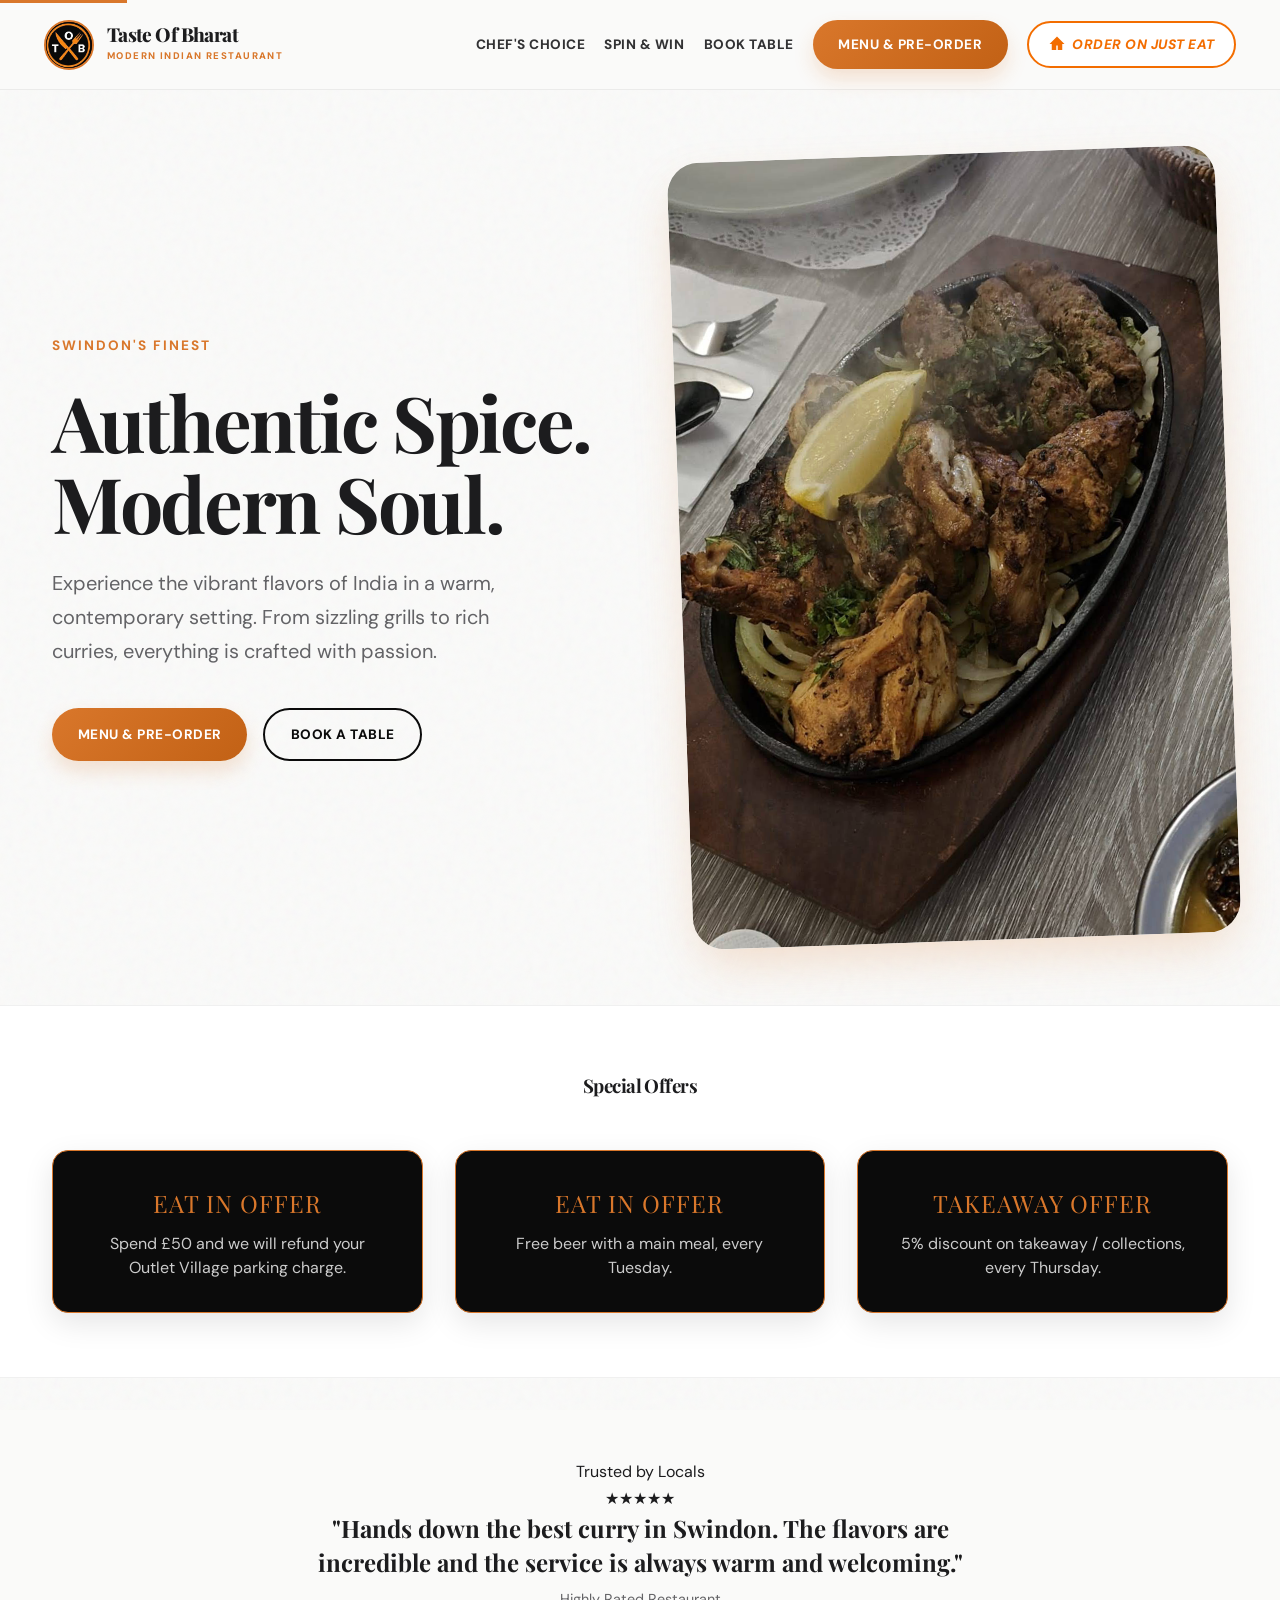
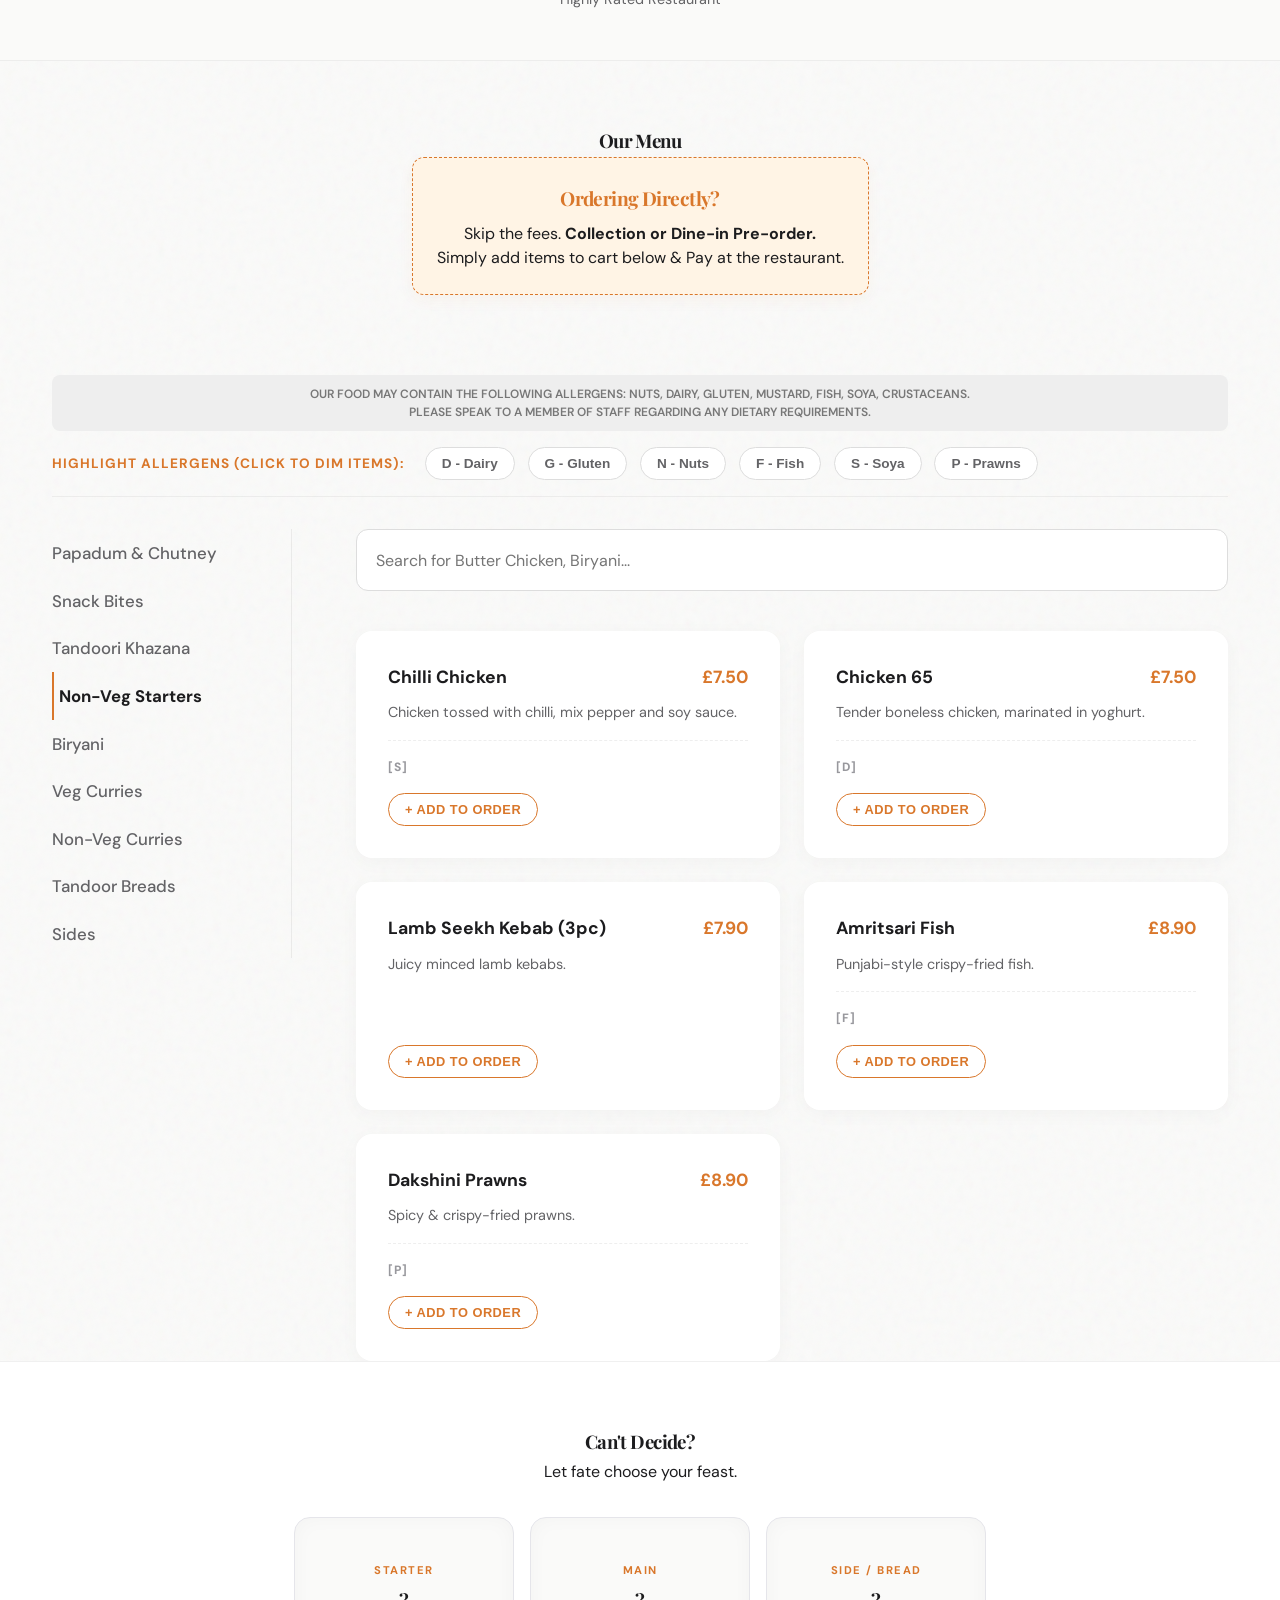
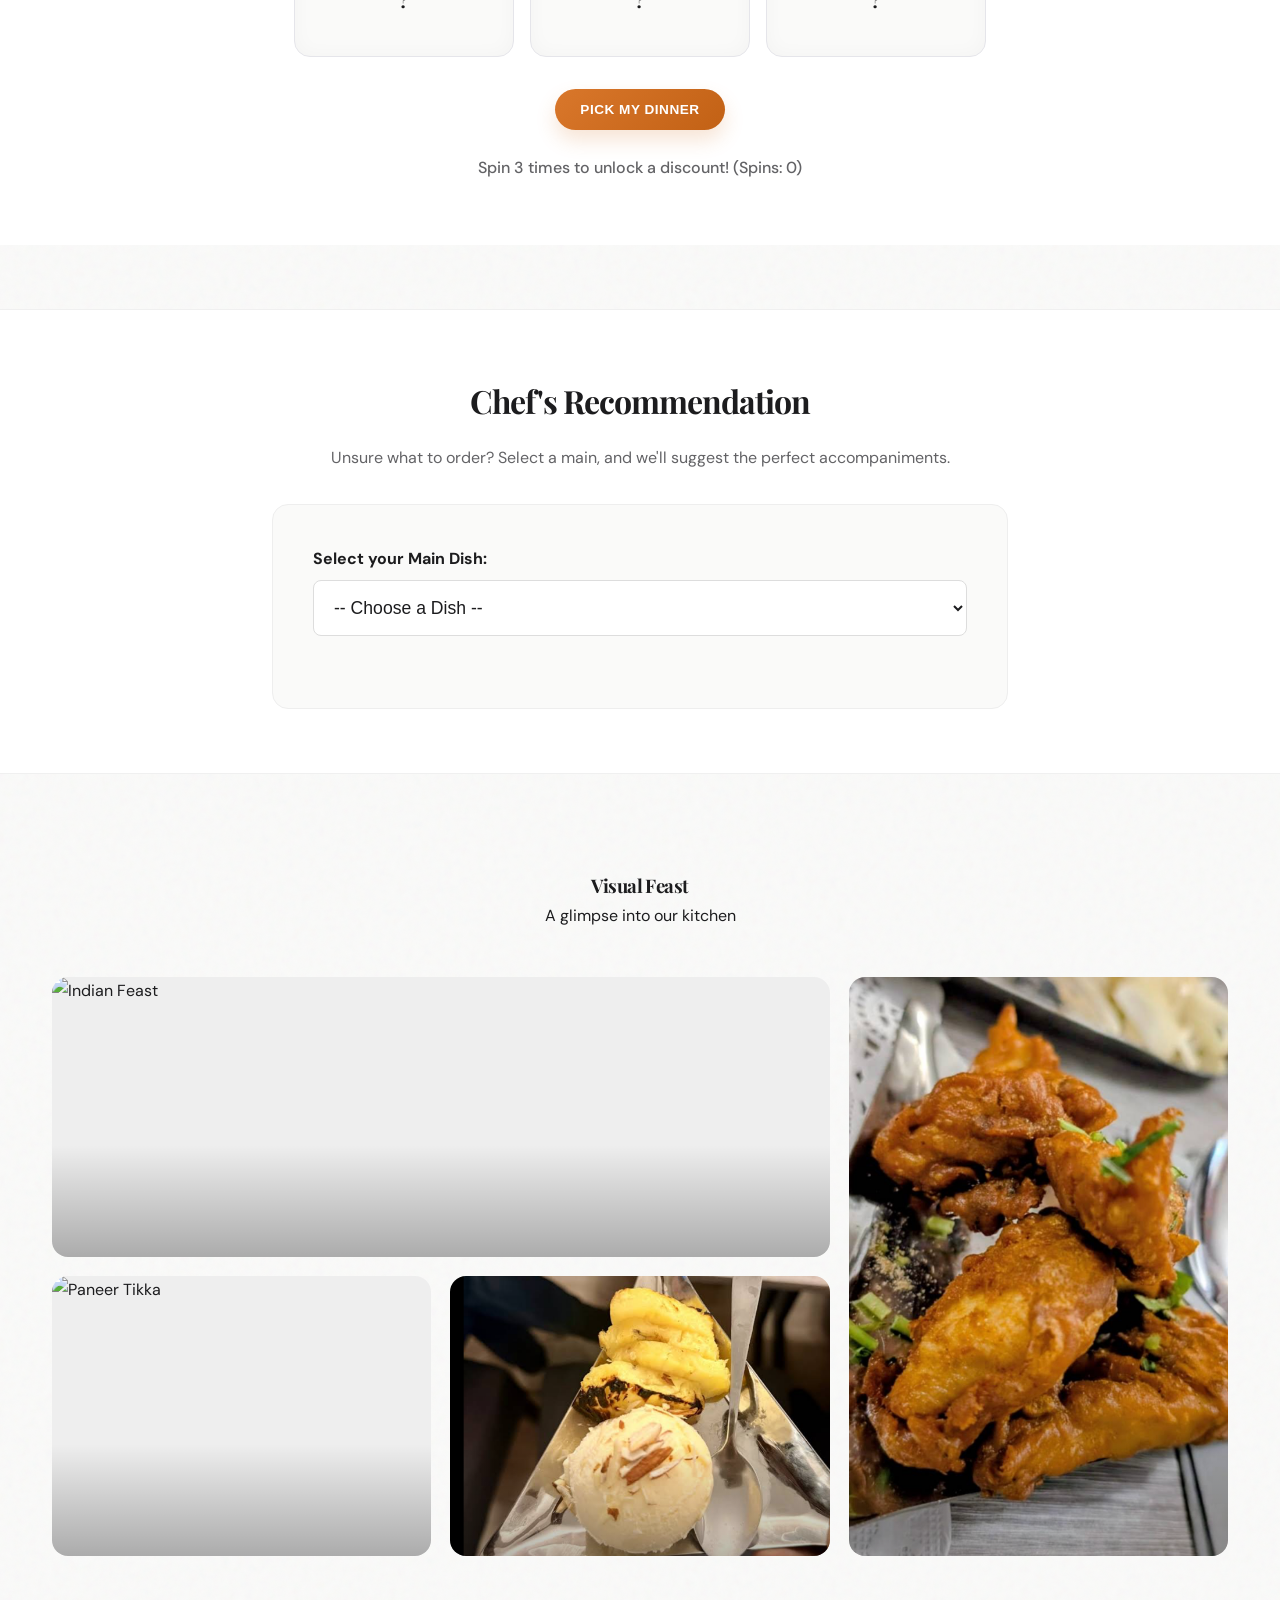
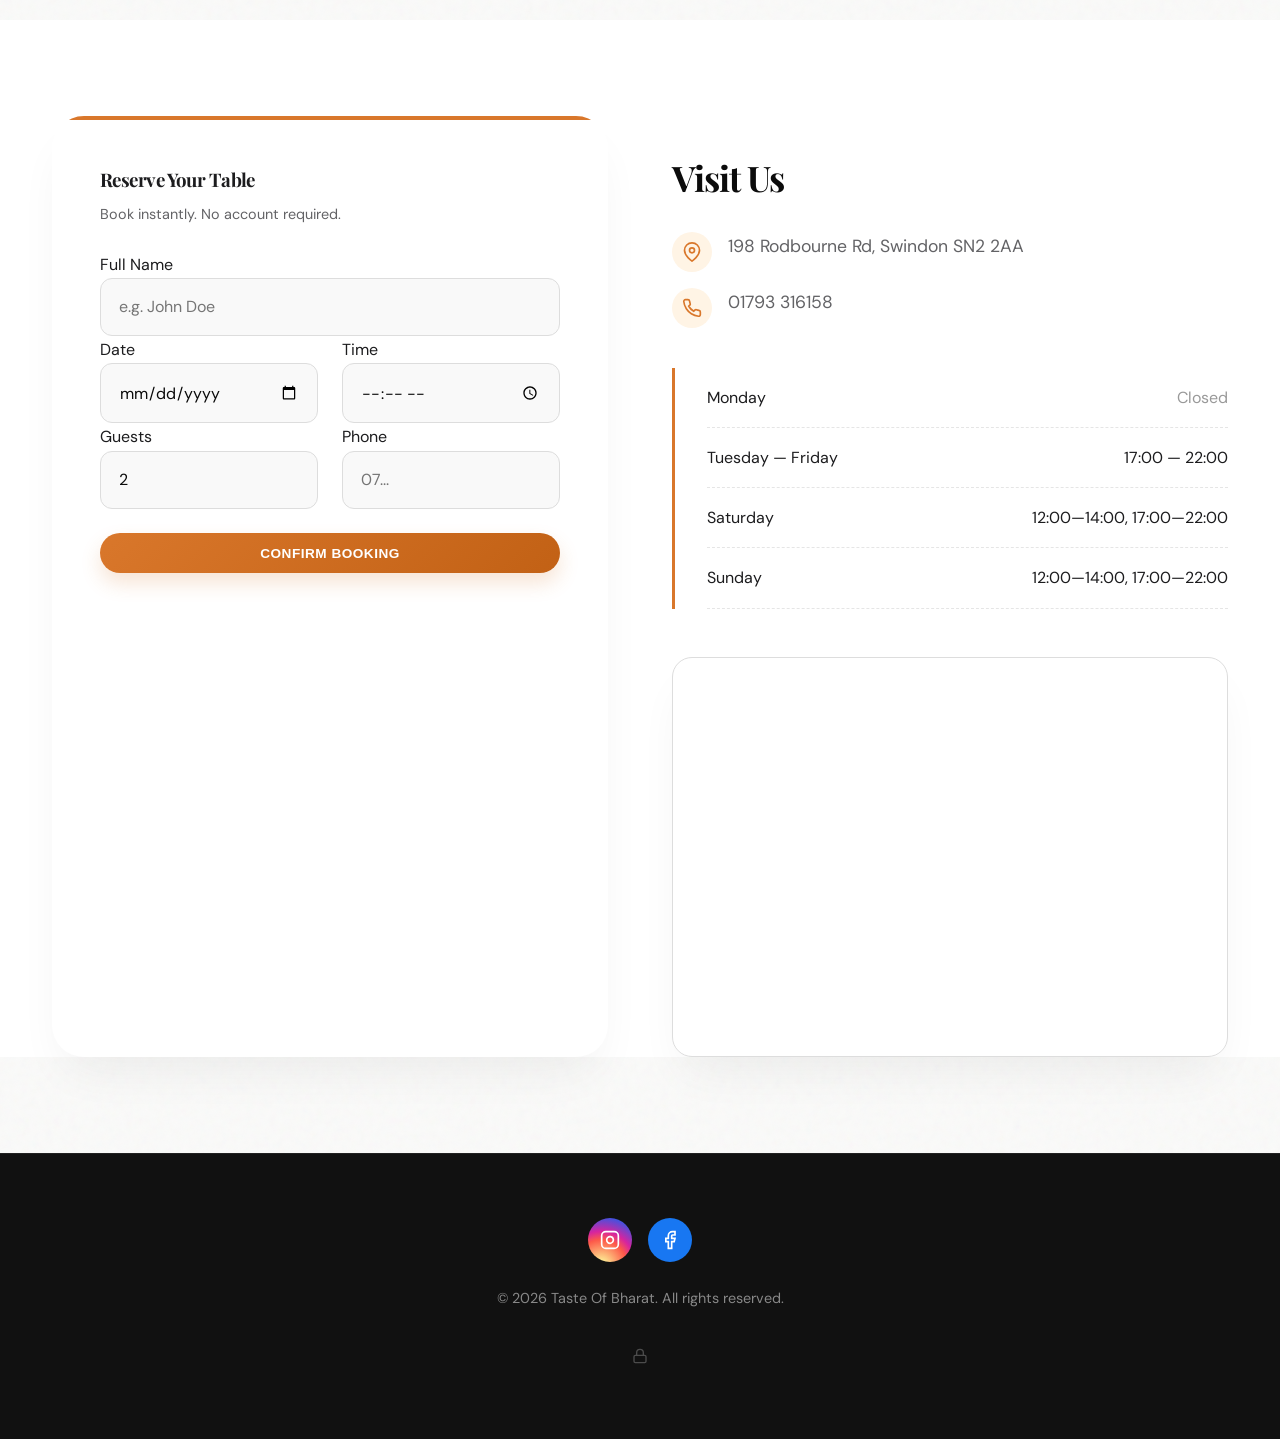
==== index.html @ be6777e5 "Update restaurant menu and operating hours" ====
<!doctype html>
<html lang="en">
<head>
  <meta charset="utf-8" />
  <meta name="viewport" content="width=device-width, initial-scale=1" />
  
  <title>Taste of Bharat | Modern Indian Restaurant in Swindon</title>
  <meta name="title" content="Taste of Bharat | Modern Indian Restaurant in Swindon">
  <meta name="description" content="Experience authentic and modern Indian cuisine at Taste of Bharat, Swindon. Dine-in, takeaway, and delivery available." />
  <meta name="theme-color" content="#FAFAF9" />
  <link rel="canonical" href="https://tasteofbharatswindon.co.uk">

  <meta property="og:type" content="website">
  <meta property="og:url" content="https://tasteofbharatswindon.co.uk/">
  <meta property="og:title" content="Taste of Bharat | Modern Indian Restaurant">
  <meta property="og:description" content="Dine-in, takeaway, and delivery. Book a table or pre-order online.">
  <meta property="og:image" content="https://tasteofbharatswindon.co.uk/hero.jpg">
  <meta property="og:image:alt" content="Sizzling Indian Mixed Grill Platter at Taste of Bharat">

  <script type="application/ld+json">
  {
    "@context": "https://schema.org",
    "@type": "Restaurant",
    "name": "Taste of Bharat",
    "image": "https://tasteofbharatswindon.co.uk/logo.jpg",
    "url": "https://tasteofbharatswindon.co.uk",
    "telephone": "01793316158",
    "address": {
      "@type": "PostalAddress",
      "streetAddress": "198 Rodbourne Rd",
      "addressLocality": "Swindon",
      "postalCode": "SN2 2AA",
      "addressCountry": "GB"
    },
    "geo": {
      "@type": "GeoCoordinates",
      "latitude": 51.562,
      "longitude": -1.795
    },
    "servesCuisine": "Indian",
    "priceRange": "££",
    "openingHoursSpecification": [
      {"@type":"OpeningHoursSpecification","dayOfWeek":["Tuesday","Wednesday","Thursday","Friday"],"opens":"17:00","closes":"22:00"},
      {"@type":"OpeningHoursSpecification","dayOfWeek":["Saturday","Sunday"],"opens":"12:00","closes":"14:00"},
      {"@type":"OpeningHoursSpecification","dayOfWeek":["Saturday","Sunday"],"opens":"17:00","closes":"22:00"}
    ],
    "sameAs": [
      "https://www.instagram.com/tasteofbharat_swindon",
      "https://www.facebook.com/share/1AG4QmmaMx"
    ]
  }
  </script>

  <script async src="https://www.googletagmanager.com/gtag/js?id=G-49JT0PQTMH"></script>
  <script>
    window.dataLayer = window.dataLayer || [];
    function gtag(){dataLayer.push(arguments);}
    gtag('js', new Date());
    gtag('config', 'G-49JT0PQTMH');
  </script>

  <link rel="preconnect" href="https://fonts.googleapis.com">
  <link rel="preconnect" href="https://fonts.gstatic.com" crossorigin>
  <link href="https://fonts.googleapis.com/css2?family=DM+Sans:opsz,wght@9..40,400;500;700;800&family=Playfair+Display:ital,wght@0,500;0,600;0,700;1,500&display=swap" rel="stylesheet">

  <style>
    :root {
      /* Palette */
      --bg-body: #FAFAF9; 
      --bg-card: #FFFFFF;
      --text-main: #1C1C1E;
      --text-muted: #636366;
      --text-light: #98989D;
      --color-primary: #0B0B0B; 
      --color-accent: #D9772B; 
      --color-accent-hover: #C0601A;
      --border-light: rgba(0,0,0,0.06);
      --shadow-soft: 0 24px 48px -12px rgba(0,0,0,0.06);
      --shadow-glow: 0 20px 50px -10px rgba(217, 119, 43, 0.25);
      --container-width: 1240px;
      --header-height: 90px;
      --radius-md: 16px;
      --radius-lg: 32px;
      --je-orange: #F36D00; 
    }

    * { box-sizing: border-box; margin: 0; padding: 0; }
    html { scroll-behavior: smooth; font-size: 16px; -webkit-font-smoothing: antialiased; }
    body {
      font-family: 'DM Sans', sans-serif;
      background-color: var(--bg-body);
      color: var(--text-main);
      line-height: 1.7;
      overflow-x: hidden;
      background-image: url("data:image/svg+xml,%3Csvg viewBox='0 0 200 200' xmlns='http://www.w3.org/2000/svg'%3E%3Cfilter id='noiseFilter'%3E%3CfeTurbulence type='fractalNoise' baseFrequency='0.8' numOctaves='3' stitchTiles='stitch'/%3E%3C/filter%3E%3Crect width='100%25' height='100%25' filter='url(%23noiseFilter)' opacity='0.04'/%3E%3C/svg%3E");
    }

    /* Accessibility Skip Link */
    .skip-link { position: absolute; top: -40px; left: 0; background: var(--color-accent); color: white; padding: 8px; z-index: 2000; transition: top 0.3s; }
    .skip-link:focus { top: 0; }
    :focus-visible { outline: 3px solid var(--color-accent); outline-offset: 3px; }

    h1, h2, h3, h4 { font-family: 'Playfair Display', serif; font-weight: 700; color: var(--text-main); letter-spacing: -0.03em; }
    a { text-decoration: none; color: inherit; transition: all 0.3s cubic-bezier(0.25, 0.46, 0.45, 0.94); }
    img { max-width: 100%; display: block; height: auto; }
    ul { list-style: none; }

    .container { max-width: var(--container-width); margin: 0 auto; padding: 0 2rem; }
    
    /* Buttons */
    .btn {
      display: inline-flex; align-items: center; justify-content: center;
      padding: 0.8rem 1.6rem; font-weight: 700; letter-spacing: 0.5px;
      border-radius: 100px; transition: all 0.3s cubic-bezier(0.175, 0.885, 0.32, 1.275);
      cursor: pointer; font-size: 0.85rem; position: relative; overflow: hidden; text-transform: uppercase; border: none;
    }
    .btn:active { transform: scale(0.96); }
    .btn-primary { background: linear-gradient(135deg, var(--color-accent), #c26115); color: white; box-shadow: 0 10px 20px rgba(217, 119, 43, 0.2); }
    .btn-primary:hover { transform: translateY(-3px); box-shadow: 0 15px 30px rgba(217, 119, 43, 0.35); }
    .btn-outline { border: 2px solid var(--color-primary); background: transparent; color: var(--color-primary); font-weight: 800; }
    .btn-outline:hover { border-color: var(--color-accent); color: var(--color-accent); background: #FFFBF7; transform: translateY(-2px); }

    .btn-justeat {
      background-color: white; color: var(--je-orange); border: 2px solid var(--je-orange);
      font-weight: 800; font-style: italic; padding: 0.6rem 1.2rem; gap: 6px;
    }
    .btn-justeat:hover { background-color: var(--je-orange); color: white; transform: translateY(-2px); }
    .btn-justeat svg { width: 18px; height: 18px; fill: currentColor; }
    .btn-justeat:hover svg { fill: white; }

    /* Animations */
    .reveal { opacity: 0; transform: translateY(40px); transition: all 1s cubic-bezier(0.16, 1, 0.3, 1); }
    .reveal.active { opacity: 1; transform: translateY(0); }
    
    @keyframes float { 0% { transform: translateY(0px) rotate(-1deg); } 50% { transform: translateY(-12px) rotate(1deg); } 100% { transform: translateY(0px) rotate(-1deg); } }
    .hero-float { animation: float 8s ease-in-out infinite; }
    
    @keyframes slideInUp { from { opacity: 0; transform: translateY(20px); } to { opacity: 1; transform: translateY(0); } }
    .menu-item-anim { opacity: 0; animation: slideInUp 0.6s cubic-bezier(0.16, 1, 0.3, 1) forwards; }

    /* Navigation */
    header { position: fixed; top: 0; left: 0; right: 0; height: var(--header-height); z-index: 1000; background: rgba(250, 250, 249, 0.95); backdrop-filter: blur(20px); border-bottom: 1px solid var(--border-light); display: flex; align-items: center; }
    .nav-container { width: 100%; max-width: var(--container-width); margin: 0 auto; padding: 0 1.5rem; display: flex; justify-content: space-between; align-items: center; }
    .brand { display: flex; align-items: center; gap: 0.8rem; }
    .logo-wrapper { width: 50px; height: 50px; min-width: 50px; aspect-ratio: 1/1; border-radius: 50%; border: 2px solid var(--color-accent); overflow: hidden; display: grid; place-items: center; background: #000; padding: 0; margin: 0; }
    .logo-wrapper img { width: 100%; height: 100%; object-fit: cover; display: block; transform: translateY(-5px); }
    .brand-text h1 { font-size: 1.2rem; line-height: 1; margin: 0 0 0.2rem 0; color: var(--text-main); font-weight: 800; white-space: nowrap; }
    .brand-text span { font-size: 0.6rem; text-transform: uppercase; letter-spacing: 0.15em; color: var(--color-accent); font-weight: 800; display: block; }
    
    .nav-links { display: flex; gap: 1.2rem; align-items: center; }
    .nav-links a.nav-link { font-weight: 800; font-size: 0.85rem; color: var(--text-main); position: relative; opacity: 0.9; text-transform: uppercase; letter-spacing: 0.5px; white-space: nowrap; }
    .nav-links a.nav-link:hover { opacity: 1; color: var(--color-accent); }

    .hamburger { display: none; background: none; border: none; cursor: pointer; flex-direction: column; gap: 6px; z-index: 1002; padding: 10px; }
    .hamburger span { width: 24px; height: 2px; background: var(--text-main); transition: all 0.3s; }
    
    .mobile-menu { position: fixed; top: 0; left: 0; width: 100%; height: 100vh; background: var(--bg-body); z-index: 1001; display: flex; flex-direction: column; align-items: center; justify-content: center; gap: 2rem; transform: translateY(-100%); transition: transform 0.6s cubic-bezier(0.83, 0, 0.17, 1); }
    .mobile-menu.active { transform: translateY(0); }
    .mobile-menu a { font-size: 1.4rem; font-family: 'Playfair Display', serif; font-weight: 700; color: var(--text-main); }
    .close-menu-icon { position: absolute; top: 2rem; right: 2rem; background: none; border: none; cursor: pointer; color: var(--text-main); padding: 10px; transition: transform 0.3s; }
    .close-menu-icon:hover { transform: rotate(90deg); color: var(--color-accent); }
    .close-menu-icon svg { width: 32px; height: 32px; }

    /* Sections */
    .hero { padding-top: calc(var(--header-height) + 4rem); padding-bottom: 4rem; position: relative; overflow: hidden; }
    .hero-grid { display: grid; grid-template-columns: 1fr 1fr; gap: 5rem; align-items: center; }
    .hero-content h2 { font-size: clamp(3rem, 6vw, 4.8rem); line-height: 1.05; margin-bottom: 1.5rem; color: var(--text-main); }
    .hero-content p { font-size: 1.25rem; color: var(--text-muted); margin-bottom: 2.5rem; max-width: 480px; font-weight: 400; }
    
    /* Hero Image */
    .hero-image-frame { display: flex; justify-content: center; }
    .hero-image { border-radius: var(--radius-lg); box-shadow: var(--shadow-glow); overflow: hidden; transform: rotate(-2deg); transition: all 0.5s ease; }

    .offers-section { padding: 4rem 0; background: white; margin-bottom: 2rem; border-top: 1px solid var(--border-light); border-bottom: 1px solid var(--border-light); }
    .offers-grid { display: grid; grid-template-columns: repeat(auto-fit, minmax(300px, 1fr)); gap: 2rem; }
    .offer-card { background: #0B0B0B; color: #E5E5EA; padding: 2rem; border-radius: var(--radius-md); border: 1px solid var(--color-accent); text-align: center; display: flex; flex-direction: column; justify-content: center; transition: transform 0.3s ease; box-shadow: 0 10px 30px rgba(0,0,0,0.1); }
    .offer-card:hover { transform: translateY(-5px); }
    .offer-title { color: var(--color-accent); font-family: 'Playfair Display', serif; font-size: 1.5rem; margin-bottom: 0.5rem; letter-spacing: 1px; }
    .offer-desc { font-size: 1rem; line-height: 1.5; color: #ccc; }
    .social-proof { padding: 3rem 0; text-align: center; background: #FAFAF9; border-bottom: 1px solid rgba(0,0,0,0.05); }
    .sp-quote { font-family: 'Playfair Display', serif; font-size: 1.5rem; font-weight: 700; color: var(--text-main); max-width: 700px; margin: 0 auto 0.5rem; line-height: 1.4; }

    /* Menu & Filters */
    .section-title { text-align: center; margin: 4rem 0 3rem; }
    .direct-order-box { background: #FFF4E5; border: 1px dashed var(--color-accent); border-radius: 12px; padding: 1.5rem; display: inline-block; margin-bottom: 2rem; box-shadow: 0 5px 15px rgba(217, 119, 43, 0.05); }
    .direct-order-box h4 { margin-bottom: 0.5rem; color: var(--color-accent); font-size: 1.2rem; }
    .direct-order-box p { margin: 0; font-size: 1rem; color: var(--text-main); line-height: 1.5; }

    .allergen-notice { font-size: 0.75rem; text-transform: uppercase; color: #777; margin-bottom: 1rem; line-height: 1.5; font-weight: 600; text-align: center; background: #eee; padding: 10px; border-radius: 8px; }
    .dietary-filters { display: flex; gap: 0.8rem; flex-wrap: wrap; margin-bottom: 2rem; align-items: center; padding-bottom: 1rem; border-bottom: 1px solid rgba(0,0,0,0.05); }
    .filter-label { font-size: 0.85rem; font-weight: 700; text-transform: uppercase; letter-spacing: 1px; color: var(--color-accent); margin-right: 0.5rem; }
    .diet-btn { padding: 0.5rem 1rem; border-radius: 50px; border: 1px solid #ddd; background: white; font-size: 0.85rem; cursor: pointer; transition: all 0.2s; color: var(--text-muted); font-weight: 700; }
    .diet-btn:hover { border-color: var(--text-main); color: var(--text-main); }
    .diet-btn.active { background: var(--text-main); color: white; border-color: var(--text-main); }
    
    .menu-container { display: grid; grid-template-columns: 240px 1fr; gap: 4rem; align-items: start; }
    .menu-sidebar { position: sticky; top: calc(var(--header-height) + 2rem); max-height: 80vh; overflow-y: auto; border-right: 1px solid var(--border-light); }
    .category-btn { display: block; width: 100%; text-align: left; padding: 0.8rem 0; margin-bottom: 0; border: none; background: transparent; font-family: 'DM Sans', sans-serif; font-size: 1.05rem; font-weight: 500; color: var(--text-muted); cursor: pointer; transition: all 0.3s; position: relative; }
    .category-btn:hover { color: var(--color-accent); padding-left: 5px; }
    .category-btn.active { color: var(--text-main); font-weight: 700; padding-left: 5px; border-left: 2px solid var(--color-accent); }
    .menu-grid { display: grid; grid-template-columns: repeat(auto-fill, minmax(300px, 1fr)); gap: 1.5rem; }
    
    .dish-card { background: var(--bg-card); padding: 2rem; border-radius: var(--radius-md); box-shadow: 0 4px 20px rgba(0,0,0,0.03); transition: all 0.4s; display: flex; flex-direction: column; justify-content: space-between; }
    .dish-card:hover { transform: translateY(-6px); box-shadow: var(--shadow-soft); }
    .dish-card.dimmed { opacity: 0.4; filter: grayscale(100%); }
    .dish-header { display: flex; justify-content: space-between; align-items: flex-start; margin-bottom: 0.6rem; gap: 10px; }
    .dish-title { font-weight: 700; color: var(--text-main); font-size: 1.1rem; }
    .dish-price { font-weight: 700; color: var(--color-accent); font-size: 1.1rem; white-space: nowrap; }
    .dish-desc { font-size: 0.9rem; color: var(--text-muted); line-height: 1.5; margin-bottom: 1rem; }
    .dish-tags { margin-top: auto; padding-top: 1rem; border-top: 1px dashed #eee; font-size: 0.75rem; font-weight: 800; color: var(--text-light); text-transform: uppercase; letter-spacing: 1px; }
    .add-to-order-btn { margin-top: 1rem; align-self: flex-start; padding: 0.5rem 1rem; font-size: 0.8rem; border-radius: 50px; border: 1px solid var(--color-accent); color: var(--color-accent); background: transparent; cursor: pointer; transition: all 0.2s; font-weight: 700; text-transform: uppercase; letter-spacing: 0.5px; }
    .add-to-order-btn:hover { background: var(--color-accent); color: white; }

    /* Spin & Pairing */
    .diner-spin-section { text-align: center; padding: 4rem 0; background: #fff; border-top: 1px solid var(--border-light); margin-bottom: 2rem; }
    .spin-container { display: flex; gap: 1rem; justify-content: center; margin: 2rem 0; flex-wrap: wrap; }
    .spin-slot { width: 220px; height: 140px; background: var(--bg-body); border: 1px solid #E5E5EA; border-radius: var(--radius-md); display: flex; flex-direction: column; align-items: center; justify-content: center; padding: 1rem; box-shadow: inset 0 0 20px rgba(0,0,0,0.03); }
    .spin-label { font-size: 0.7rem; text-transform: uppercase; color: var(--color-accent); font-weight: 700; letter-spacing: 1.5px; margin-bottom: 0.5rem; }
    .spin-item { font-family: 'Playfair Display', serif; font-size: 1.2rem; font-weight: 700; color: var(--text-main); line-height: 1.3; }
    .spin-msg { margin-top: 1.5rem; font-size: 1rem; color: var(--text-muted); font-weight: 500; transition: color 0.3s; }
    .spin-msg.unlocked { color: #25D366; font-weight: 700; animation: pulse 1s infinite; }
    @keyframes pulse { 0% { transform: scale(1); } 50% { transform: scale(1.05); } 100% { transform: scale(1); } }

    .pairing-section { background: white; padding: 4rem 0; margin-top: 4rem; border-top: 1px solid var(--border-light); border-bottom: 1px solid var(--border-light); }
    .pairing-container { max-width: 800px; margin: 0 auto; text-align: center; }
    .pairing-box { background: #FAFAF9; border: 1px solid #eee; border-radius: var(--radius-md); padding: 2.5rem; margin-top: 2rem; text-align: left; }
    .pairing-select { width: 100%; padding: 1rem; border-radius: 8px; border: 1px solid #ddd; font-size: 1.1rem; margin-bottom: 2rem; background: white; color: var(--text-main); }
    .pairing-result { display: none; animation: fadeIn 0.5s ease; }
    .pairing-result.active { display: block; }
    .suggestion-grid { display: grid; grid-template-columns: 1fr 1fr; gap: 2rem; margin-top: 1.5rem; }
    .suggestion-card { background: white; padding: 1.5rem; border-radius: 12px; box-shadow: 0 5px 15px rgba(0,0,0,0.05); border-left: 3px solid var(--color-accent); }
    .suggestion-label { font-size: 0.8rem; text-transform: uppercase; color: #999; font-weight: 700; letter-spacing: 1px; display: block; margin-bottom: 0.5rem; }
    .suggestion-name { font-size: 1.1rem; font-weight: 700; color: var(--text-main); font-family: 'Playfair Display', serif; }

    /* Gallery */
    .gallery-grid { display: grid; grid-template-columns: repeat(12, 1fr); grid-auto-rows: 280px; gap: 1.2rem; padding-bottom: 4rem; }
    .gallery-item { position: relative; border-radius: var(--radius-md); overflow: hidden; background: #eee; }
    .gallery-item img { width: 100%; height: 100%; object-fit: cover; transition: transform 0.8s cubic-bezier(0.25, 0.46, 0.45, 0.94); }
    .gallery-item:hover img { transform: scale(1.05); }
    .gallery-item::after { content: ''; position: absolute; inset: 0; background: linear-gradient(to bottom, transparent 60%, rgba(0,0,0,0.4)); opacity: 0.7; pointer-events: none; }
    .g-large { grid-column: span 8; }
    .g-tall { grid-column: span 4; grid-row: span 2; }
    .g-std { grid-column: span 4; }

    /* Contact */
    .info-grid { display: grid; grid-template-columns: 1fr 1fr; gap: 4rem; margin-top: 2rem; }
    .form-wrapper { background: var(--bg-card); padding: 3rem; border-radius: var(--radius-lg); box-shadow: var(--shadow-soft); position: relative; overflow: hidden; }
    .form-wrapper::before { content: ''; position: absolute; top: 0; left: 0; width: 100%; height: 4px; background: var(--color-accent); }
    .form-control { width: 100%; padding: 1.1rem; border-radius: 12px; border: 1px solid #ddd; background: #F9F9F9; color: var(--color-primary); font-family: inherit; font-size: 1rem; transition: all 0.3s; box-sizing: border-box; max-width: 100%; }
    .form-control:focus { outline: none; border-color: var(--color-accent); background: white; }
    .form-sub { display:block; margin: 0.4rem 0 1.5rem; color: var(--text-muted); font-size: 0.9rem; }
    .form-row-2 { display: grid; grid-template-columns: 1fr 1fr; gap: 1.5rem; }
    .success-message { text-align: center; padding: 2rem 0; color: var(--color-primary); display: none; animation: fadeIn 0.5s ease; }
    .success-icon { width: 60px; height: 60px; background: #25D366; color: white; border-radius: 50%; display: flex; align-items: center; justify-content: center; margin: 0 auto 1.5rem; font-size: 2rem; }
    .hours-wrapper h3 { color: var(--color-primary); margin-bottom: 1.5rem; font-size: 2.2rem; font-weight: 700; }
    .hours-list { background: transparent; padding: 0; border-left: 3px solid var(--color-accent); padding-left: 2rem; margin-top: 2rem; }
    .hour-row { display: flex; justify-content: space-between; padding: 1rem 0; border-bottom: 1px dashed rgba(0,0,0,0.1); }
    .map-container { margin-top: 3rem; border-radius: 20px; overflow: hidden; height: 400px; border: 1px solid #ddd; box-shadow: var(--shadow-soft); }
    .map-container iframe { width: 100% !important; height: 100% !important; }
    .contact-details { margin-bottom: 2.5rem; display: flex; flex-direction: column; gap: 1rem; }
    .contact-item { display: flex; align-items: flex-start; gap: 1rem; font-size: 1.1rem; color: var(--text-muted); }
    .contact-icon { min-width: 40px; height: 40px; background: #FFF4E5; border-radius: 50%; display: flex; align-items: center; justify-content: center; color: var(--color-accent); }
    .contact-icon svg { width: 20px; height: 20px; }

    /* Cart */
    .cart-float { position: fixed; bottom: 30px; right: 30px; background: var(--color-accent); color: white; padding: 1rem 1.5rem; border-radius: 50px; box-shadow: 0 10px 30px rgba(217, 119, 43, 0.4); z-index: 999; cursor: pointer; display: none; align-items: center; gap: 10px; font-weight: 700; transition: transform 0.3s; }
    .cart-float:hover { transform: scale(1.05); }
    .cart-modal { position: fixed; inset: 0; z-index: 2000; background: rgba(0,0,0,0.6); backdrop-filter: blur(5px); display: none; align-items: center; justify-content: center; opacity: 0; transition: opacity 0.3s ease; }
    .cart-modal.open { display: flex; opacity: 1; }
    .cart-content { background: white; width: 90%; max-width: 500px; max-height: 90vh; overflow-y: auto; border-radius: var(--radius-md); padding: 2rem; box-shadow: 0 20px 50px rgba(0,0,0,0.2); transform: translateY(20px); transition: transform 0.3s ease; }
    .cart-modal.open .cart-content { transform: translateY(0); }
    .cart-item { display: flex; justify-content: space-between; align-items: center; padding: 0.8rem 0; border-bottom: 1px dashed #eee; }
    .cart-item-remove { color: red; font-size: 0.8rem; cursor: pointer; background: none; border: none; padding: 5px; }
    #cartSuccess { display: none; text-align: center; padding: 2rem 0; }
    #cartSuccess h3 { color: var(--color-accent); margin-bottom: 1rem; }
    .cart-total { font-size: 1.2rem; font-weight: 700; text-align: right; margin: 1rem 0; border-top: 2px solid #eee; padding-top: 1rem; color: var(--color-primary); }

    /* Footer */
    footer { background: #111; color: #888; padding: 4rem 0; text-align: center; font-size: 0.9rem; border-top: 1px solid #222; margin-top: 6rem; }
    .social-links { display: flex; justify-content: center; gap: 1rem; margin-bottom: 1.5rem; }
    .social-links a { width: 44px; height: 44px; border-radius: 50%; display: flex; justify-content: center; align-items: center; color: white; transition: all 0.3s; }
    .social-links .fb-btn { background-color: #1877F2; }
    .social-links .fb-btn:hover { background-color: #166fe5; transform: scale(1.1); }
    .social-links .insta-btn { background: radial-gradient(circle at 30% 107%, #fdf497 0%, #fdf497 5%, #fd5949 45%,#d6249f 60%,#285AEB 90%); }
    .social-links .insta-btn:hover { filter: brightness(1.1); transform: scale(1.1); }
    .admin-link { margin-top: 2rem; cursor: pointer; font-size: 1.2rem; opacity: 0.5; transition: opacity 0.3s; }
    .admin-link:hover { opacity: 1; color: var(--color-accent); }

    @media (max-width: 900px) {
      .nav-links { display: none; }
      .hamburger { display: flex; }
      .logo-wrapper { width: 45px; height: 45px; min-width: 45px; }
      .hero { padding-top: calc(var(--header-height) + 1.5rem); text-align: center; }
      .hero-grid { grid-template-columns: 1fr; gap: 2.5rem; }
      .menu-container { grid-template-columns: 1fr; gap: 1.5rem; }
      .menu-sidebar { position: relative; top: 0; display: flex; gap: 0.5rem; padding: 1rem 0; overflow-x: auto; white-space: nowrap; border: none; }
      .category-btn { width: auto; padding: 0.6rem 1.2rem; background: white; border: 1px solid #eee; border-radius: 50px; font-size: 0.95rem; }
      .category-btn.active { border-color: var(--color-primary); padding-left: 1.2rem; }
      .gallery-grid { display: flex; flex-direction: column; gap: 1rem; }
      .info-grid { grid-template-columns: 1fr; gap: 3rem; }
      .form-wrapper { padding: 1.5rem; }
      .form-row-2 { grid-template-columns: 1fr; gap: 1rem; }
      .map-container { height: 300px; }
      .offers-grid { grid-template-columns: 1fr; }
      .suggestion-grid { grid-template-columns: 1fr; gap: 1rem; }
      .spin-container { gap: 0.5rem; }
      .spin-slot { width: 100%; height: 100px; }
    }
  </style>
</head>
<body>

  <a href="#main-content" class="skip-link">Skip to content</a>

  <header>
    <div class="nav-container">
      <div class="brand">
        <div class="logo-wrapper"><img src="logo.jpg" alt="Taste of Bharat Logo"></div>
        <div class="brand-text">
          <h1>Taste Of Bharat</h1>
          <span>Modern Indian Restaurant</span>
        </div>
      </div>
      <nav class="nav-links">
        <a href="#chef-pairing" class="nav-link">Chef's Choice</a>
        <a href="#diner-spin" class="nav-link">Spin & Win</a>
        <a href="#contact" class="nav-link">Book Table</a>
        
        <a href="#menu" class="btn btn-primary" style="font-size: 0.85rem;">Menu & Pre-Order</a>
        
        <a href="https://www.just-eat.co.uk/restaurants-taste-of-bharat-kimbrey-park/menu" class="btn btn-justeat" target="_blank" rel="noopener noreferrer">
           <svg viewBox="0 0 24 24"><path d="M12 2L2 12h3v8h6v-6h2v6h6v-8h3L12 2z"/></svg> Order on Just Eat
        </a>
      </nav>
      <button class="hamburger" onclick="toggleMobileMenu()" aria-label="Open Menu" aria-expanded="false" aria-controls="mobileMenu">
        <span></span><span></span><span></span>
      </button>
    </div>
  </header>

  <div id="mobileMenu" class="mobile-menu">
    <button class="close-menu-icon" onclick="toggleMobileMenu()" aria-label="Close Menu">
      <svg viewBox="0 0 24 24" fill="none" stroke="currentColor" stroke-width="2" stroke-linecap="round" stroke-linejoin="round"><line x1="18" y1="6" x2="6" y2="18"></line><line x1="6" y1="6" x2="18" y2="18"></line></svg>
    </button>
    <a href="#chef-pairing" onclick="toggleMobileMenu()">Chef's Choice</a>
    <a href="#diner-spin" onclick="toggleMobileMenu()">Spin & Win</a>
    <a href="#contact" onclick="toggleMobileMenu()">Book a Table</a>
    <a href="#menu" class="btn btn-primary" onclick="toggleMobileMenu()">Menu & Pre-Order</a>
    <a href="https://www.just-eat.co.uk/restaurants-taste-of-bharat-kimbrey-park/menu" class="btn btn-justeat" target="_blank" rel="noopener noreferrer" onclick="toggleMobileMenu()">
       <svg viewBox="0 0 24 24"><path d="M12 2L2 12h3v8h6v-6h2v6h6v-8h3L12 2z"/></svg> Order on Just Eat
    </a>
  </div>

  <main id="main-content">
    <section class="hero">
      <div class="container hero-grid">
        <div class="hero-content reveal">
          <div style="text-transform:uppercase; letter-spacing:2px; font-weight:700; color:var(--color-accent); margin-bottom:1.5rem; font-size: 0.85rem;">Swindon's Finest</div>
          <h2>Authentic Spice.<br>Modern Soul.</h2>
          <p>Experience the vibrant flavors of India in a warm, contemporary setting. From sizzling grills to rich curries, everything is crafted with passion.</p>
          <div style="display: flex; gap: 1rem; flex-wrap: wrap;">
            <a href="#menu" class="btn btn-primary">Menu & Pre-Order</a>
            <a href="#contact" class="btn btn-outline">Book a Table</a>
          </div>
        </div>
        <div class="hero-image-frame reveal">
          <div class="hero-image hero-float">
            <img src="hero.jpg" alt="Sizzling Mixed Grill Platter" fetchpriority="high">
          </div>
        </div>
      </div>
    </section>

    <section class="offers-section reveal">
      <div class="container">
        <div class="section-title" style="margin-top:0;"><h3>Special Offers</h3></div>
        <div class="offers-grid">
          <div class="offer-card"><div class="offer-title">EAT IN OFFER</div><div class="offer-desc">Spend £50 and we will refund your Outlet Village parking charge.</div></div>
          <div class="offer-card"><div class="offer-title">EAT IN OFFER</div><div class="offer-desc">Free beer with a main meal, every Tuesday.</div></div>
          <div class="offer-card"><div class="offer-title">TAKEAWAY OFFER</div><div class="offer-desc">5% discount on takeaway / collections, every Thursday.</div></div>
        </div>
      </div>
    </section>

    <section class="social-proof reveal">
      <div class="container">
        <div class="sp-text">Trusted by Locals</div>
        <div class="sp-stars">★★★★★</div>
        <div class="sp-quote">"Hands down the best curry in Swindon. The flavors are incredible and the service is always warm and welcoming."</div>
        <div style="margin-top:0.5rem; font-size:0.9rem; color:var(--text-muted);">Highly Rated Restaurant</div>
      </div>
    </section>

    <div class="container reveal" id="menu">
      <div class="section-title">
        <h3>Our Menu</h3>
        <div class="direct-order-box">
          <h4>Ordering Directly?</h4>
          <p>Skip the fees. <strong>Collection or Dine-in Pre-order.</strong><br>Simply add items to cart below & Pay at the restaurant.</p>
        </div>
      </div>
      
      <div class="allergen-notice">
        <p>OUR FOOD MAY CONTAIN THE FOLLOWING ALLERGENS: NUTS, DAIRY, GLUTEN, MUSTARD, FISH, SOYA, CRUSTACEANS.<br>
        PLEASE SPEAK TO A MEMBER OF STAFF REGARDING ANY DIETARY REQUIREMENTS.</p>
      </div>
      
      <div class="dietary-filters">
        <span class="filter-label">Highlight Allergens (Click to Dim Items):</span>
        <button class="diet-btn" data-filter="D" onclick="toggleFilter('D')">D - Dairy</button>
        <button class="diet-btn" data-filter="G" onclick="toggleFilter('G')">G - Gluten</button>
        <button class="diet-btn" data-filter="N" onclick="toggleFilter('N')">N - Nuts</button>
        <button class="diet-btn" data-filter="F" onclick="toggleFilter('F')">F - Fish</button>
        <button class="diet-btn" data-filter="S" onclick="toggleFilter('S')">S - Soya</button>
        <button class="diet-btn" data-filter="P" onclick="toggleFilter('P')">P - Prawns</button>
      </div>

      <div class="menu-container">
        <aside class="menu-sidebar" id="categoryList"></aside>
        <div class="menu-content">
          <div style="margin-bottom: 2.5rem;">
            <input type="text" id="menuSearch" placeholder="Search for Butter Chicken, Biryani..." 
                   style="width: 100%; padding: 1.2rem; border-radius: 12px; border: 1px solid #ddd; font-family: inherit; font-size:1rem;">
          </div>
          <div class="menu-grid" id="menuGrid"></div>
        </div>
      </div>
    </div>

    <section id="diner-spin" class="diner-spin-section reveal">
      <div class="container">
        <h3>Can't Decide?</h3>
        <p>Let fate choose your feast.</p>
        <div class="spin-container">
           <div class="spin-slot"><div class="spin-label">Starter</div><div class="spin-item" id="slotStarter">?</div></div>
           <div class="spin-slot"><div class="spin-label">Main</div><div class="spin-item" id="slotMain">?</div></div>
           <div class="spin-slot"><div class="spin-label">Side / Bread</div><div class="spin-item" id="slotSide">?</div></div>
        </div>
        <button class="btn btn-primary" onclick="spinDinner()">Pick My Dinner</button>
        <div id="spinMessage" class="spin-msg">Spin 3 times to unlock a discount! (Spins: <span id="spinCount">0</span>)</div>
      </div>
    </section>

    <section id="chef-pairing" class="pairing-section reveal">
      <div class="container pairing-container">
        <h3 style="font-size:2rem; margin-bottom:1rem;">Chef's Recommendation</h3>
        <p style="color:var(--text-muted);">Unsure what to order? Select a main, and we'll suggest the perfect accompaniments.</p>
        <div class="pairing-box">
          <label style="display:block; margin-bottom:0.5rem; font-weight:700;">Select your Main Dish:</label>
          <select id="pairingSelect" class="pairing-select" onchange="generatePairing()">
            <option value="">-- Choose a Dish --</option>
            <option value="Butter Chicken">Butter Chicken</option>
            <option value="Lamb Rogan Josh">Lamb Rogan Josh</option>
            <option value="Railway Lamb Curry">Railway Lamb Curry</option>
            <option value="Fish Moilee">Fish Moilee</option>
            <option value="Paneer Butter Masala">Paneer Butter Masala</option>
            <option value="Saag Paneer">Saag Paneer</option>
            <option value="Dal Makhani">Dal Makhani</option>
            <option value="Channa Masala">Channa Masala</option>
            <option value="Chicken Dum Biryani">Chicken Dum Biryani</option>
            <option value="Grandmas Chicken Curry">Grandmas Chicken Curry</option>
            <option value="Kadai Paneer">Kadai Paneer</option>
            <option value="Patiyala Lamb Chop">Patiyala Lamb Chop</option>
          </select>
          <div id="pairingResult" class="pairing-result">
            <div style="text-align:center; margin-bottom:1rem; color:var(--color-accent); font-weight:700;">PERFECT MATCH</div>
            <div class="suggestion-grid">
              <div class="suggestion-card"><span class="suggestion-label">Best Bread/Rice</span><div class="suggestion-name" id="sugSide">Garlic Naan</div></div>
              <div class="suggestion-card"><span class="suggestion-label">Best Starter</span><div class="suggestion-name" id="sugStart">Onion Bhaji</div></div>
            </div>
          </div>
        </div>
      </div>
    </section>

    <div class="container reveal" id="gallery" style="margin-top: 6rem;">
      <div class="section-title"><h3>Visual Feast</h3><p>A glimpse into our kitchen</p></div>
      <div class="gallery-grid">
        <div class="gallery-item g-large"><img src="feast.jpg" alt="Indian Feast" loading="lazy" width="800" height="600"></div>
        <div class="gallery-item g-tall"><img src="Starters.jpg" alt="Crispy Starters" loading="lazy" width="400" height="600"></div>
        <div class="gallery-item g-std"><img src="paneer.jpg" alt="Paneer Tikka" loading="lazy" width="400" height="300"></div>
        <div class="gallery-item g-std"><img src="dessert.jpg" alt="Pineapple Dessert" loading="lazy" width="400" height="300"></div>
      </div>
    </div>

    <div id="contact" class="reveal" style="background: #FFFFFF; padding-top:4rem;">
      <div class="container">
        <div class="info-grid">
          <div class="form-wrapper">
            <div id="formContainer">
              <h3>Reserve Your Table</h3>
              <span class="form-sub">Book instantly. No account required.</span>
              
              <form id="bookingForm" action="https://api.staticforms.xyz/submit" method="POST">
                <input type="hidden" name="accessKey" value="sf_6bie7f6c0e3efc6hh4977kll">
                <input type="hidden" name="subject" value="New Table Reservation">
                <input type="hidden" name="redirectTo" value="https://tasteofbharatswindon.co.uk/#contact">
                
                <div class="form-group"><label>Full Name</label><input type="text" name="name" class="form-control" required placeholder="e.g. John Doe"></div>
                <div class="form-row-2">
                  <div class="form-group"><label>Date</label><input type="date" name="date" class="form-control" required></div>
                  <div class="form-group"><label>Time</label><input type="time" name="time" class="form-control" required></div>
                </div>
                <div class="form-row-2">
                  <div class="form-group"><label>Guests</label><input type="number" name="guests" class="form-control" value="2" min="1" required></div>
                  <div class="form-group"><label>Phone</label><input type="tel" name="phone" class="form-control" required placeholder="07..."></div>
                </div>
                <button type="submit" class="btn btn-primary" style="width: 100%; border:none; margin-top:1.5rem;">Confirm Booking</button>
              </form>
            </div>
            <div id="successMessage" class="success-message">
              <div class="success-icon">✓</div><h3>Booking Submitted!</h3><p style="color:var(--text-muted);">We will call you shortly to confirm.</p>
              <button onclick="location.reload()" class="btn btn-outline" style="margin-top: 1.5rem;">Book Another</button>
            </div>
          </div>
          
          <div class="hours-wrapper" style="padding-top: 2rem;">
            <h3>Visit Us</h3>
            <div class="contact-details">
              <div class="contact-item">
                <div class="contact-icon"><svg viewBox="0 0 24 24" fill="none" stroke="currentColor" stroke-width="2"><path d="M21 10c0 7-9 13-9 13s-9-6-9-13a9 9 0 0 1 18 0z"></path><circle cx="12" cy="10" r="3"></circle></svg></div>
                <span>198 Rodbourne Rd, Swindon SN2 2AA</span>
              </div>
              <div class="contact-item">
                <div class="contact-icon"><svg viewBox="0 0 24 24" fill="none" stroke="currentColor" stroke-width="2"><path d="M22 16.92v3a2 2 0 0 1-2.18 2 19.79 19.79 0 0 1-8.63-3.07 19.5 19.5 0 0 1-6-6 19.79 19.79 0 0 1-3.07-8.67A2 2 0 0 1 4.11 2h3a2 2 0 0 1 2 1.72 12.84 12.84 0 0 0 .7 2.81 2 2 0 0 1-.45 2.11L8.09 9.91a16 16 0 0 0 6 6l1.27-1.27a2 2 0 0 1 2.11-.45 12.84 12.84 0 0 0 2.81.7A2 2 0 0 1 22 16.92z"></path></svg></div>
                <span>01793 316158</span>
              </div>
            </div>
            <div class="hours-list">
              <div class="hour-row"><span class="day">Monday</span><span class="time" style="color: #999;">Closed</span></div>
              <div class="hour-row"><span class="day">Tuesday — Friday</span><span class="time">17:00 — 22:00</span></div>
              <div class="hour-row"><span class="day">Saturday</span><span class="time">12:00—14:00, 17:00—22:00</span></div>
              <div class="hour-row"><span class="day">Sunday</span><span class="time">12:00—14:00, 17:00—22:00</span></div>
            </div>
            <div class="map-container"><iframe src="https://www.google.com/maps/embed?pb=!1m14!1m8!1m3!1d2480.2715469619097!2d-1.7998058!3d51.563255299999994!3m2!1i1024!2i768!4f13.1!3m3!1m2!1s0x487145d94b747959%3A0x92939de9a8bb7ccb!2sTaste%20of%20Bharat!5e0!3m2!1sen!2suk!4v1765910961123!5m2!1sen!2suk" width="600" height="450" style="border:0;" allowfullscreen="" loading="lazy" referrerpolicy="no-referrer-when-downgrade" title="Google Map"></iframe></div>
          </div>
        </div> </div>   </div>     </main>

  <div id="cartFloat" class="cart-float" onclick="openCart()">
    <svg width="24" height="24" viewBox="0 0 24 24" fill="none" stroke="currentColor" stroke-width="2"><path d="M9 20a1 1 0 1 0 0 2 1 1 0 0 0 0-2zm7 0a1 1 0 1 0 0 2 1 1 0 0 0 0-2zm-7-4h7a2 2 0 0 0 2-2V9a2 2 0 0 0-2-2h-7a2 2 0 0 0-2 2v5a2 2 0 0 0 2 2z"></path><path d="M1 1h4l2.68 13.39a2 2 0 0 0 2 1.61h9.72a2 2 0 0 0 2-1.61L23 6H6"></path></svg>
    <span id="cartCount">0</span> Items
  </div>

  <div id="cartModal" class="cart-modal">
    <div class="cart-content">
      <div style="display:flex; justify-content:space-between; align-items:center; margin-bottom:1.5rem;">
        <h3>Your Order</h3>
        <button onclick="closeCart()" style="background:none; border:none; font-size:1.5rem; cursor:pointer;">×</button>
      </div>
      <div id="cartItemsList" style="margin-bottom:2rem;"></div>
      <div id="cartTotalDisplay" class="cart-total">Total: £0.00</div>
      
      <form id="cartForm" action="https://api.staticforms.xyz/submit" method="POST">
        <input type="hidden" name="accessKey" value="sf_6bie7f6c0e3efc6hh4977kll">
        <input type="hidden" name="subject" value="New Offline Order">
        <input type="hidden" name="redirectTo" value="https://tasteofbharatswindon.co.uk/#menu">
        <input type="hidden" name="order_details" id="orderDetailsHidden">
        
        <div class="form-group"><label>Order Type</label><select class="form-control" name="service_type" required style="color:#000;"><option value="Collection">Collection</option><option value="Dine-in Pre-order">Dine-in Pre-order</option></select></div>
        <div class="form-group"><label>Name</label><input class="form-control" name="name" required placeholder="Your Name"></div>
        <div class="form-group"><label>Phone</label><input class="form-control" name="phone" required placeholder="07..."></div>
        <div class="form-group"><label>Pickup/Dine Time</label><input type="time" class="form-control" name="time" required></div>
        <p style="font-size:0.85rem; color:var(--text-muted); margin-top:1rem;">Payment will be collected at the restaurant.</p>
        <button type="submit" class="btn btn-primary" style="width:100%; border:none;">Submit Order</button>
      </form>
      <div id="cartSuccess">
        <div class="success-icon">✓</div><h3>Order Received!</h3><p>Thank you. We have received your order details.</p><p style="font-size:0.9rem; color:#666;">We will call you shortly to confirm.</p>
        <button onclick="resetCartUI()" class="btn btn-outline" style="margin-top:1rem;">Close</button>
      </div>
    </div>
  </div>

  <footer>
    <div class="container">
      <div class="social-links">
        <a href="https://www.instagram.com/tasteofbharat_swindon" target="_blank" class="insta-btn" rel="noopener noreferrer"><svg width="20" height="20" viewBox="0 0 24 24" fill="none" stroke="currentColor" stroke-width="2"><rect x="2" y="2" width="20" height="20" rx="5"></rect><path d="M16 11.37A4 4 0 1 1 12.63 8 4 4 0 0 1 16 11.37z"></path><line x1="17.5" y1="6.5" x2="17.51" y2="6.5"></line></svg></a>
        <a href="https://www.facebook.com/share/1AG4QmmaMx" target="_blank" class="fb-btn" rel="noopener noreferrer"><svg width="20" height="20" viewBox="0 0 24 24" fill="none" stroke="currentColor" stroke-width="2"><path d="M18 2h-3a5 5 0 0 0-5 5v3H7v4h3v8h4v-8h3l1-4h-4V7a1 1 0 0 1 1-1h3z"></path></svg></a>
      </div>
      <p>© <span id="year"></span> Taste Of Bharat. All rights reserved.</p>
      <div class="admin-link" onclick="promptAdmin()" aria-label="Staff Access"><svg width="16" height="16" viewBox="0 0 24 24" fill="none" stroke="currentColor" stroke-width="2"><rect x="3" y="11" width="18" height="11" rx="2" ry="2"></rect><path d="M7 11V7a5 5 0 0 1 10 0v4"></path></svg></div>
    </div>
  </footer>

  <script>
    function toggleMobileMenu() { 
      const menu = document.getElementById('mobileMenu');
      const btn = document.querySelector('.hamburger');
      const closeBtn = menu.querySelector('.close-menu-icon');
      
      menu.classList.toggle('active');
      const expanded = menu.classList.contains('active');
      btn.setAttribute('aria-expanded', String(expanded));
      
      if (expanded) closeBtn.focus();
      else btn.focus();
    }
    
    document.addEventListener('keydown', (e) => {
      if (e.key === 'Escape') {
        const menu = document.getElementById('mobileMenu');
        if (menu.classList.contains('active')) toggleMobileMenu();
      }
    });

    const observer = new IntersectionObserver(e => e.forEach(i => {
      if (i.isIntersecting) { 
        i.target.classList.add('active'); 
        observer.unobserve(i.target); 
      }
    }), {threshold:0.1});

    // MENU DATA (From User PDF)
    const menuItems = [
      {"category": "Papadum & Chutney", "name": "Papadum with Homemade Chutney", "desc": "Masala papad with onion, tomato, coriander and magic powder.", "price": "£0.90", "codes": []},
      {"category": "Snack Bites", "name": "Punjabi Samosa (2pc)", "desc": "Classic Punjabi vegetable samosa with tamarind chutney.", "price": "£3.50", "codes": ["G"]},
      {"category": "Snack Bites", "name": "Bhel Puri", "desc": "Puffed rice tossed with potatoes, onion finished with chutneys.", "price": "£3.50", "codes": ["G"]},
      {"category": "Snack Bites", "name": "Onion Bhaji (4pc)", "desc": "Crispy fried onion coated with gram flour and mixed spices, mint sauce.", "price": "£3.90", "codes": []},
      {"category": "Snack Bites", "name": "Gol-Gappa (6pc)", "desc": "Wheat puffs, spiced chickpeas, potatoes, tamarind, mint and coriander water.", "price": "£4.50", "codes": ["G"]},
      {"category": "Snack Bites", "name": "Chef Special — Kale Pakora Chaat", "desc": "Crispy kale leaves fried with mint and tamarind chutney.", "price": "£5.90", "codes": []},
      {"category": "Snack Bites", "name": "Samosa Chaat", "desc": "Classic corriander, chickpeas, sweet yoghurt, mint and tamarind chutney.", "price": "£5.90", "codes": ["G", "D"]},
      {"category": "Snack Bites", "name": "Pav Bhaji", "desc": "Special Street food of Mumbai — mash spicy vegetable, onion, tomato & spices with butter toasted bun.", "price": "£5.90", "codes": ["G", "D"]},
      {"category": "Snack Bites", "name": "Gobi 65", "desc": "Crispy cauliflower florets with curry leaves and chili.", "price": "£5.90", "codes": ["G"]},
      {"category": "Snack Bites", "name": "Aloo Tikki Chaat (2pc)", "desc": "Crispy potato patties with chickpeas curry, assorted chutneys.", "price": "£5.90", "codes": ["D"]},
      {"category": "Snack Bites", "name": "Chef Special — Paneer Pocket Kebab", "desc": "Layered paratha encased like a pocket, stuffed with paneer, peppers and onion.", "price": "£7.90", "codes": ["G", "D"]},
      {"category": "Snack Bites", "name": "Chilli Paneer", "desc": "Indian cottage tossed with chilli, mix pepper and soy sauce.", "price": "£7.90", "codes": ["D", "S"]},
      {"category": "Tandoori Khazana", "name": "Mixed Grill", "desc": "Assortment of grilled meats.", "price": "£18.90", "codes": ["D"]},
      {"category": "Tandoori Khazana", "name": "Achari Paneer Tikka (4pc)", "desc": "Cottage cheese marinated with pickling spices in a yoghurt, cooked in tandoor.", "price": "£7.50", "codes": ["D"]},
      {"category": "Tandoori Khazana", "name": "Malai Chicken Tikka (4pc)", "desc": "Grilled chicken marinated in yoghurt, cream, cheese, cardamom.", "price": "£6.90", "codes": ["D", "N"]},
      {"category": "Tandoori Khazana", "name": "Punjabi Chicken Tikka (4pc)", "desc": "Spicy grilled chicken.", "price": "£6.90", "codes": ["D"]},
      {"category": "Non-Veg Starters", "name": "Chilli Chicken", "desc": "Chicken tossed with chilli, mix pepper and soy sauce.", "price": "£7.50", "codes": ["S"]},
      {"category": "Non-Veg Starters", "name": "Chicken 65", "desc": "Tender boneless chicken, marinated in yoghurt.", "price": "£7.50", "codes": ["D"]},
      {"category": "Non-Veg Starters", "name": "Lamb Seekh Kebab (3pc)", "desc": "Juicy minced lamb kebabs.", "price": "£7.90", "codes": []},
      {"category": "Non-Veg Starters", "name": "Amritsari Fish", "desc": "Punjabi-style crispy-fried fish.", "price": "£8.90", "codes": ["F"]},
      {"category": "Non-Veg Starters", "name": "Dakshini Prawns", "desc": "Spicy & crispy-fried prawns.", "price": "£8.90", "codes": ["P"]},
      {"category": "Biryani", "name": "Chicken Dum Biryani", "desc": "Basmati rice slow-cooked with tender chicken.", "price": "£10.50", "codes": ["D"]},
      {"category": "Biryani", "name": "Lamb Biryani", "desc": "Spice infused basmati with fragrant lamb.", "price": "£11.00", "codes": ["D"]},
      {"category": "Veg Curries", "name": "Saag Paneer", "desc": "Paneer in spinach gravy.", "price": "£8.90", "codes": ["D"]},
      {"category": "Veg Curries", "name": "Paneer Butter Masala", "desc": "Rich creamy tomato gravy.", "price": "£8.90", "codes": ["D", "N"]},
      {"category": "Veg Curries", "name": "Dal Makhani", "desc": "Slow cooked black lentils.", "price": "£7.50", "codes": ["D"]},
      {"category": "Veg Curries", "name": "Channa Masala", "desc": "Authentic chickpea curry.", "price": "£7.50", "codes": []},
      {"category": "Non-Veg Curries", "name": "Butter Chicken", "desc": "Classic butter chicken.", "price": "£9.50", "codes": ["D", "N"]},
      {"category": "Non-Veg Curries", "name": "Grandma's Chicken Curry", "desc": "Home-style gravy.", "price": "£9.50", "codes": []},
      {"category": "Non-Veg Curries", "name": "Lamb Rogan Josh", "desc": "Aromatic Kashmiri lamb curry.", "price": "£10.50", "codes": []},
      {"category": "Non-Veg Curries", "name": "Railway Lamb Curry", "desc": "Classic railway of colonial, a mildly spiced, tangy lamb and potato curry.", "price": "£10.50", "codes": []},
      {"category": "Non-Veg Curries", "name": "Fish Moilee", "desc": "Fish simmered in onion, ginger, coconut and curry leaf sauce.", "price": "£10.50", "codes": ["F"]},
      {"category": "Non-Veg Curries", "name": "Prawn Moilee", "desc": "Coconut based prawn curry.", "price": "£10.50", "codes": ["P"]},
      {"category": "Tandoor Breads", "name": "Plain Naan", "desc": "Leavened flatbread.", "price": "£3.00", "codes": ["G", "D"]},
      {"category": "Tandoor Breads", "name": "Butter Naan", "desc": "Naan with butter.", "price": "£3.00", "codes": ["G", "D"]},
      {"category": "Tandoor Breads", "name": "Garlic Naan", "desc": "Naan with garlic.", "price": "£3.50", "codes": ["G", "D"]},
      {"category": "Tandoor Breads", "name": "Peshwari Naan", "desc": "Sweet naan with coconut and nuts.", "price": "£3.90", "codes": ["G", "D", "N"]},
      {"category": "Tandoor Breads", "name": "Tandoori Roti", "desc": "Whole wheat bread.", "price": "£2.50", "codes": ["G"]},
      {"category": "Sides", "name": "Pilau Rice", "desc": "Aromatic rice.", "price": "£3.90", "codes": []},
      {"category": "Sides", "name": "Steam Rice", "desc": "Plain rice.", "price": "£3.90", "codes": []}
    ];
    window.globalMenuItems = menuItems;

    let activeFilters = [];
    function toggleFilter(filter) {
      const btn = document.querySelector(`.diet-btn[data-filter="${filter}"]`);
      if(activeFilters.includes(filter)) {
        activeFilters = activeFilters.filter(f => f !== filter);
        btn.classList.remove('active');
      } else {
        activeFilters.push(filter);
        btn.classList.add('active');
      }
      applyFilters();
    }
    function applyFilters() { window.renderMyMenu(); }

    const codeKeys = ['MASALA', 'ROGAN', 'KORMA', 'BALTI', 'MADRAS', 'VINDALOO', 'TANDOORI'];
    let spinCount = 0;
    function spinDinner() {
      const slots = [document.getElementById('slotStarter'), document.getElementById('slotMain'), document.getElementById('slotSide')];
      const pools = [
        menuItems.filter(i => ['Snack Bites', 'Tandoori Khazana'].includes(i.category)),
        menuItems.filter(i => ['Veg Curries', 'Non-Veg Curries', 'Biryani'].includes(i.category)),
        menuItems.filter(i => ['Tandoor Breads', 'Sides'].includes(i.category))
      ];
      let counter = 0;
      const interval = setInterval(() => {
        slots.forEach((slot, i) => {
          if(pools[i].length) {
            const randomItem = pools[i][Math.floor(Math.random() * pools[i].length)];
            slot.textContent = randomItem.name;
          }
        });
        counter++;
        if(counter > 15) {
          clearInterval(interval);
          spinCount++;
          document.getElementById('spinCount').textContent = spinCount;
          
          if(spinCount >= 3) {
            const today = new Date();
            const dayIndex = today.getDay() === 0 ? 6 : today.getDay() - 1;
            const dayKey = codeKeys[dayIndex];
            const dailyCode = dayKey + today.getDate();
            const msg = document.getElementById('spinMessage');
            
            msg.textContent = '';
            const strong = document.createElement('strong');
            strong.textContent = dailyCode;
            
            const span = document.createElement('span');
            span.style.fontSize = '0.85rem';
            span.style.display = 'block';
            span.style.marginTop = '5px';
            span.style.color = '#666';
            span.textContent = 'Call the restaurant to order & quote this code!';
            
            msg.append('🎉 DISCOUNT UNLOCKED! Use Code: ', strong, document.createElement('br'), span);
            msg.classList.add('unlocked');
          }
        }
      }, 100);
    }

    function generatePairing() {
      const main = document.getElementById('pairingSelect').value;
      const resultBox = document.getElementById('pairingResult');
      if(!main) { resultBox.classList.remove('active'); return; }
      
      let side = "Garlic Naan";
      let starter = "Onion Bhaji";
      
      if(main.includes("Butter") || main.includes("Masala")) { side = "Garlic Naan & Pilau Rice"; starter = "Chicken Tikka"; } 
      else if(main.includes("Lamb") || main.includes("Rogan")) { side = "Peshwari Naan"; starter = "Lamb Seekh Kebab"; } 
      else if(main.includes("Railway")) { side = "Paratha"; starter = "Punjabi Samosa"; }
      else if(main.includes("Prawn") || main.includes("Moilee")) { side = "Steam Rice"; starter = "Chilli Squid"; } 
      else if(main.includes("Fish")) { side = "Steam Rice"; starter = "Amritsari Fish"; }
      else if(main.includes("Saag")) { side = "Tandoori Roti"; starter = "Aloo Tikki"; }
      else if(main.includes("Dal") || main.includes("Channa")) { side = "Tandoori Roti"; starter = "Samosa Chaat"; }
      else if(main.includes("Biryani")) { side = "Raita"; starter = "Chicken 65"; }
      else if(main.includes("Kadai")) { side = "Butter Naan"; starter = "Paneer Pocket Kebab"; }
      else if(main.includes("Patiyala")) { side = "Lacchedar Paratha"; starter = "Chilli Chicken"; }
      else if(main.includes("Grandma")) { side = "Tandoori Roti"; starter = "Punjabi Samosa"; }

      document.getElementById('sugSide').textContent = side;
      document.getElementById('sugStart').textContent = starter;
      resultBox.classList.add('active');
    }

    let cart = JSON.parse(localStorage.getItem('tob_cart')) || [];
    function addToCart(index) {
      const item = window.globalMenuItems[index];
      cart.push(item);
      saveCart();
      updateCartUI();
      document.getElementById('cartFloat').style.display = 'flex';
    }
    function removeFromCart(index) {
      cart.splice(index, 1);
      saveCart();
      updateCartUI();
      if(cart.length === 0) {
        document.getElementById('cartFloat').style.display = 'none';
        closeCart();
      }
    }
    function saveCart() { localStorage.setItem('tob_cart', JSON.stringify(cart)); }

    function updateCartUI() {
      document.getElementById('cartCount').textContent = cart.length;
      const list = document.getElementById('cartItemsList');
      list.innerHTML = '';
      let total = 0;
      
      cart.forEach((item, i) => {
        const priceNum = parseFloat(item.price.replace('£','')) || 0;
        total += priceNum;
        
        const div = document.createElement('div');
        div.className = 'cart-item';
        
        const info = document.createElement('div');
        const title = document.createElement('strong');
        title.textContent = item.name;
        title.style.display = 'block';
        
        const price = document.createElement('span');
        price.style.fontSize = '0.9rem';
        price.style.color = '#666';
        price.textContent = item.price;
        
        info.appendChild(title);
        info.appendChild(price);
        
        const removeBtn = document.createElement('button');
        removeBtn.className = 'cart-item-remove';
        removeBtn.textContent = 'Remove';
        removeBtn.onclick = () => removeFromCart(i);
        
        div.appendChild(info);
        div.appendChild(removeBtn);
        list.appendChild(div);
      });
      
      document.getElementById('cartTotalDisplay').textContent = `Total: £${total.toFixed(2)}`;
      if(cart.length > 0) document.getElementById('cartFloat').style.display = 'flex';
    }
    
    function prepareOrderData() {
      let total = 0;
      cart.forEach(i => { total += (parseFloat(i.price.replace('£','')) || 0); });
      const orderSummary = cart.map(i => `${i.name} (${i.price})`).join('\n');
      const finalString = `TOTAL: £${total.toFixed(2)}\n\nITEMS:\n${orderSummary}`;
      document.getElementById('orderDetailsHidden').value = finalString;
    }

    function openCart() { document.getElementById('cartModal').classList.add('open'); }
    function closeCart() { document.getElementById('cartModal').classList.remove('open'); }
    
    function resetCartUI() {
      closeCart();
      document.getElementById('cartForm').style.display = 'block';
      document.getElementById('cartItemsList').style.display = 'block';
      document.getElementById('cartTotalDisplay').style.display = 'block';
      document.getElementById('cartSuccess').style.display = 'none';
      const btn = document.querySelector('#cartForm button[type="submit"]');
      btn.textContent = 'Submit Order';
      btn.disabled = false;
    }

    function promptAdmin() {
      const pin = prompt("Staff Access PIN:");
      if(pin === "198") {
        const today = new Date();
        const dayIndex = today.getDay() === 0 ? 6 : today.getDay() - 1;
        const dayKey = codeKeys[dayIndex];
        const dailyCode = dayKey + today.getDate();
        alert("Today's Code: " + dailyCode);
      }
    }

    document.addEventListener("DOMContentLoaded", function() {
      document.querySelectorAll('.reveal').forEach(el => observer.observe(el));

      const grouped = new Map();
      menuItems.forEach(item => {
        const cat = item.category || "General";
        if(!grouped.has(cat)) grouped.set(cat, []);
        grouped.get(cat).push(item);
      });

      const categories = Array.from(grouped.keys());
      const categoryList = document.getElementById('categoryList');
      const menuGrid = document.getElementById('menuGrid');
      const searchInput = document.getElementById('menuSearch');
      let activeCategory = categories.includes("Non-Veg Starters") ? "Non-Veg Starters" : categories[0];

      window.renderMyMenu = function() {
        const q = searchInput.value.trim().toLowerCase();
        let list = [];
        if (q) {
          list = menuItems.filter(it => (it.name + " " + (it.desc || "")).toLowerCase().includes(q));
        } else {
          list = grouped.get(activeCategory) || [];
        }
        menuGrid.innerHTML = '';
        if (!list.length) {
          menuGrid.innerHTML = '<div style="color: var(--text-muted);">No items found.</div>';
          return;
        }
        list.forEach((item) => {
          let isDimmed = false;
          if (activeFilters.length > 0) {
            if(item.codes && activeFilters.some(f => item.codes.includes(f))) isDimmed = true;
          }
          const globalIndex = menuItems.indexOf(item);
          const card = document.createElement('div');
          card.className = `dish-card menu-item-anim ${isDimmed ? 'dimmed' : ''}`;
          let tagsHtml = '';
          if(item.codes && item.codes.length > 0) {
            tagsHtml = '<div class="dish-tags">' + item.codes.map(c => `[${c}]`).join(' ') + '</div>';
          }
          card.innerHTML = `
            <div>
              <div class="dish-header"><div class="dish-title">${item.name}</div><div class="dish-price">${item.price}</div></div>
              <div class="dish-desc">${item.desc}</div>${tagsHtml}
            </div>
            <button class="add-to-order-btn" onclick="addToCart(${globalIndex})">+ Add to Order</button>
          `;
          menuGrid.appendChild(card);
        });
      };

      function renderCats() {
        categoryList.innerHTML = '';
        categories.forEach(cat => {
          const btn = document.createElement('button');
          btn.className = `category-btn ${cat === activeCategory ? 'active' : ''}`;
          btn.textContent = cat;
          btn.onclick = () => {
            activeCategory = cat;
            searchInput.value = '';
            renderCats();
            window.renderMyMenu();
          };
          categoryList.appendChild(btn);
        });
      }

      if(searchInput) searchInput.addEventListener('input', () => window.renderMyMenu());

      renderCats();
      window.renderMyMenu();
      if(cart.length > 0) updateCartUI();

      // AJAX Form Handling with StaticForms
      const cartForm = document.getElementById('cartForm');
      if(cartForm) {
        cartForm.addEventListener('submit', function(e) {
          e.preventDefault(); 
          prepareOrderData(); 
          const formData = new FormData(cartForm);
          const submitBtn = cartForm.querySelector('button[type="submit"]');
          const originalText = submitBtn.textContent;
          
          submitBtn.textContent = "Sending...";
          submitBtn.disabled = true;

          // Note: StaticForms API endpoint
          // IMPORTANT: Removed redirectTo for JSON API compatibility
          const data = Object.fromEntries(formData);
          delete data.redirectTo;

          fetch("https://api.staticforms.xyz/submit", {
            method: "POST",
            body: JSON.stringify(data),
            headers: { 'Content-Type': 'application/json' }
          })
          .then(response => response.json())
          .then(data => {
            if(data.success) {
              cartForm.style.display = 'none';
              document.getElementById('cartItemsList').style.display = 'none';
              document.getElementById('cartTotalDisplay').style.display = 'none';
              document.getElementById('cartSuccess').style.display = 'block';
              cart = [];
              saveCart();
              document.getElementById('cartFloat').style.display = 'none';
            } else {
              throw new Error(data.message || 'Form submission failed');
            }
          })
          .catch(error => {
            console.error('Error:', error);
            alert("Error: " + error.message);
            submitBtn.textContent = originalText;
            submitBtn.disabled = false;
          });
        });
      }
      
      const bookingForm = document.getElementById('bookingForm');
      if(bookingForm) {
        bookingForm.addEventListener('submit', function(e) {
          e.preventDefault();
          const submitBtn = bookingForm.querySelector('button[type="submit"]');
          const originalText = submitBtn.textContent;
          submitBtn.textContent = "Sending...";
          submitBtn.disabled = true;
          
          const formData = new FormData(bookingForm);
          const data = Object.fromEntries(formData);
          delete data.redirectTo;

          fetch("https://api.staticforms.xyz/submit", { 
             method: "POST", 
             body: JSON.stringify(data),
             headers: { 'Content-Type': 'application/json' }
          })
          .then(response => response.json())
          .then(data => {
            if(data.success) {
              document.getElementById('formContainer').style.display = 'none';
              document.getElementById('successMessage').style.display = 'block';
            } else {
              throw new Error(data.message || 'Booking failed');
            }
          })
          .catch(error => {
             alert("Error: " + error.message);
             submitBtn.textContent = originalText;
             submitBtn.disabled = false;
          });
        });
      }

      document.getElementById('year').textContent = new Date().getFullYear();
    });
  </script>
</body>
</html>
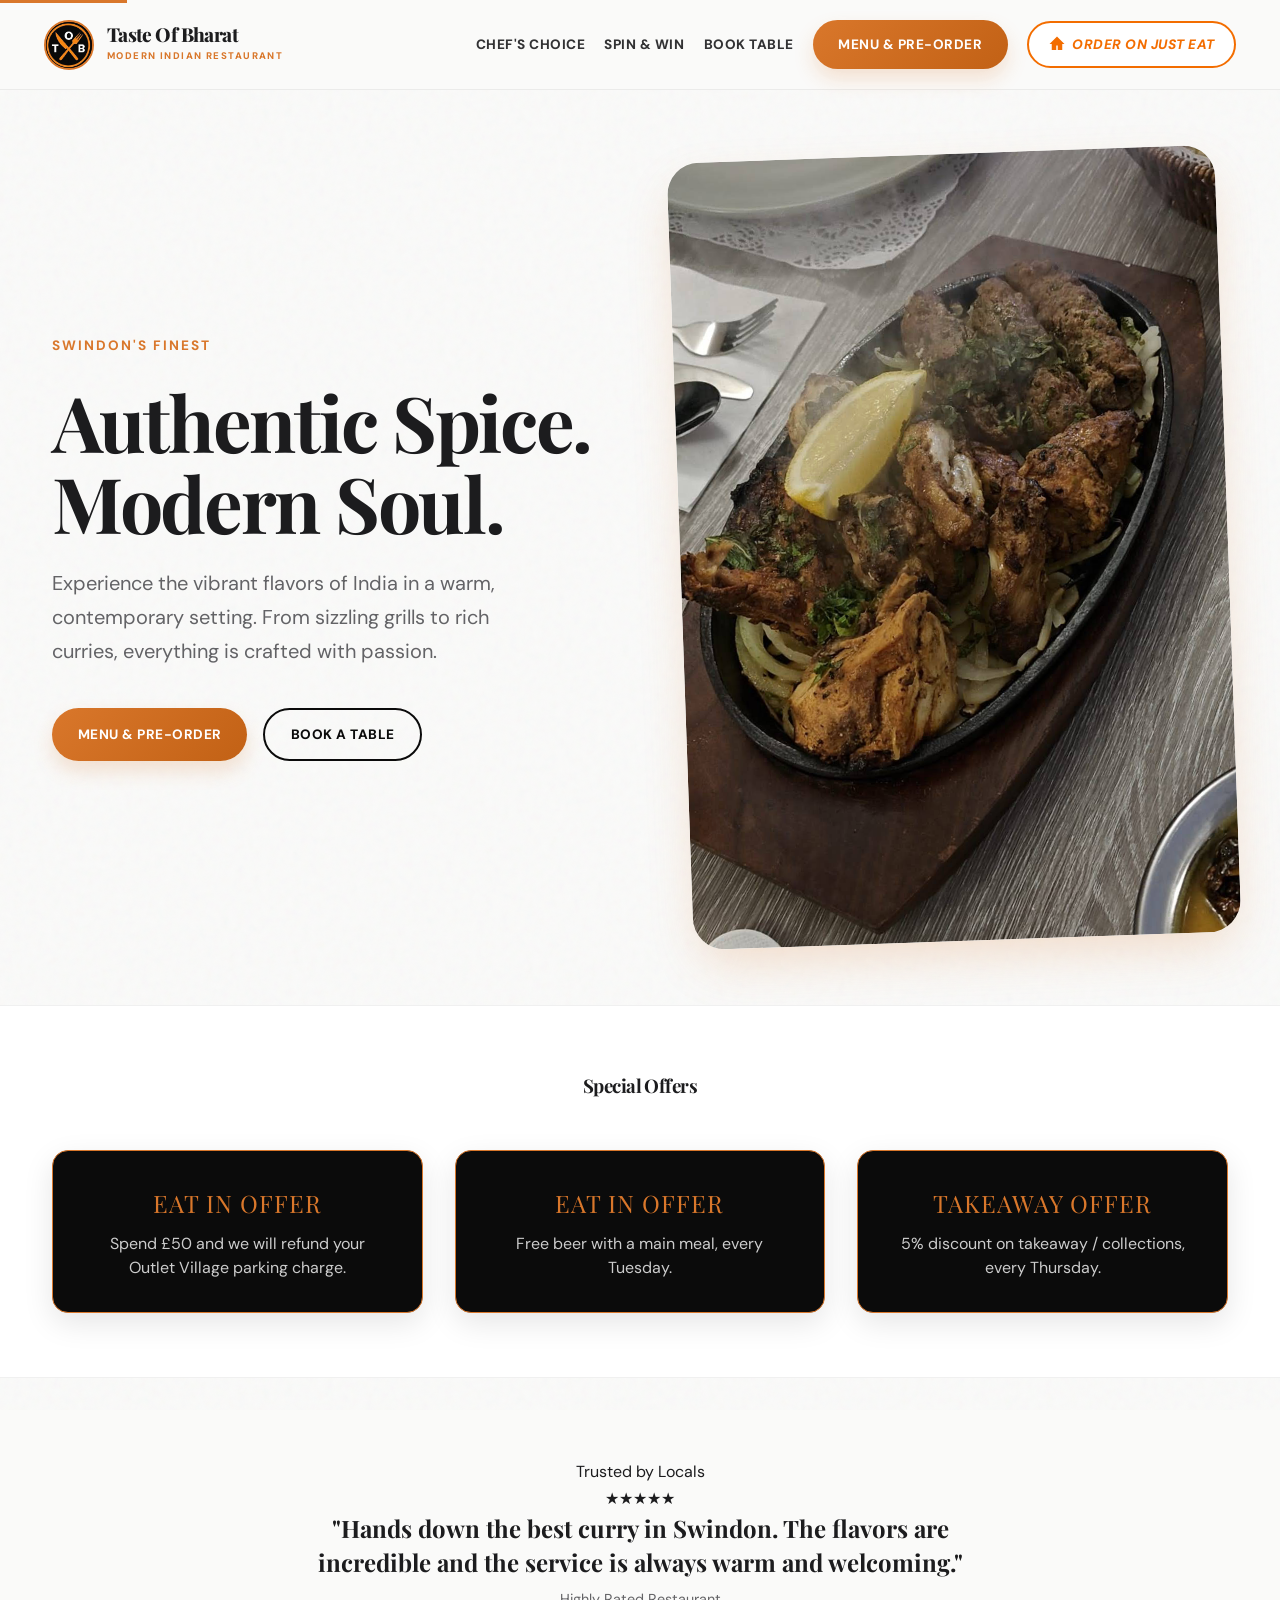
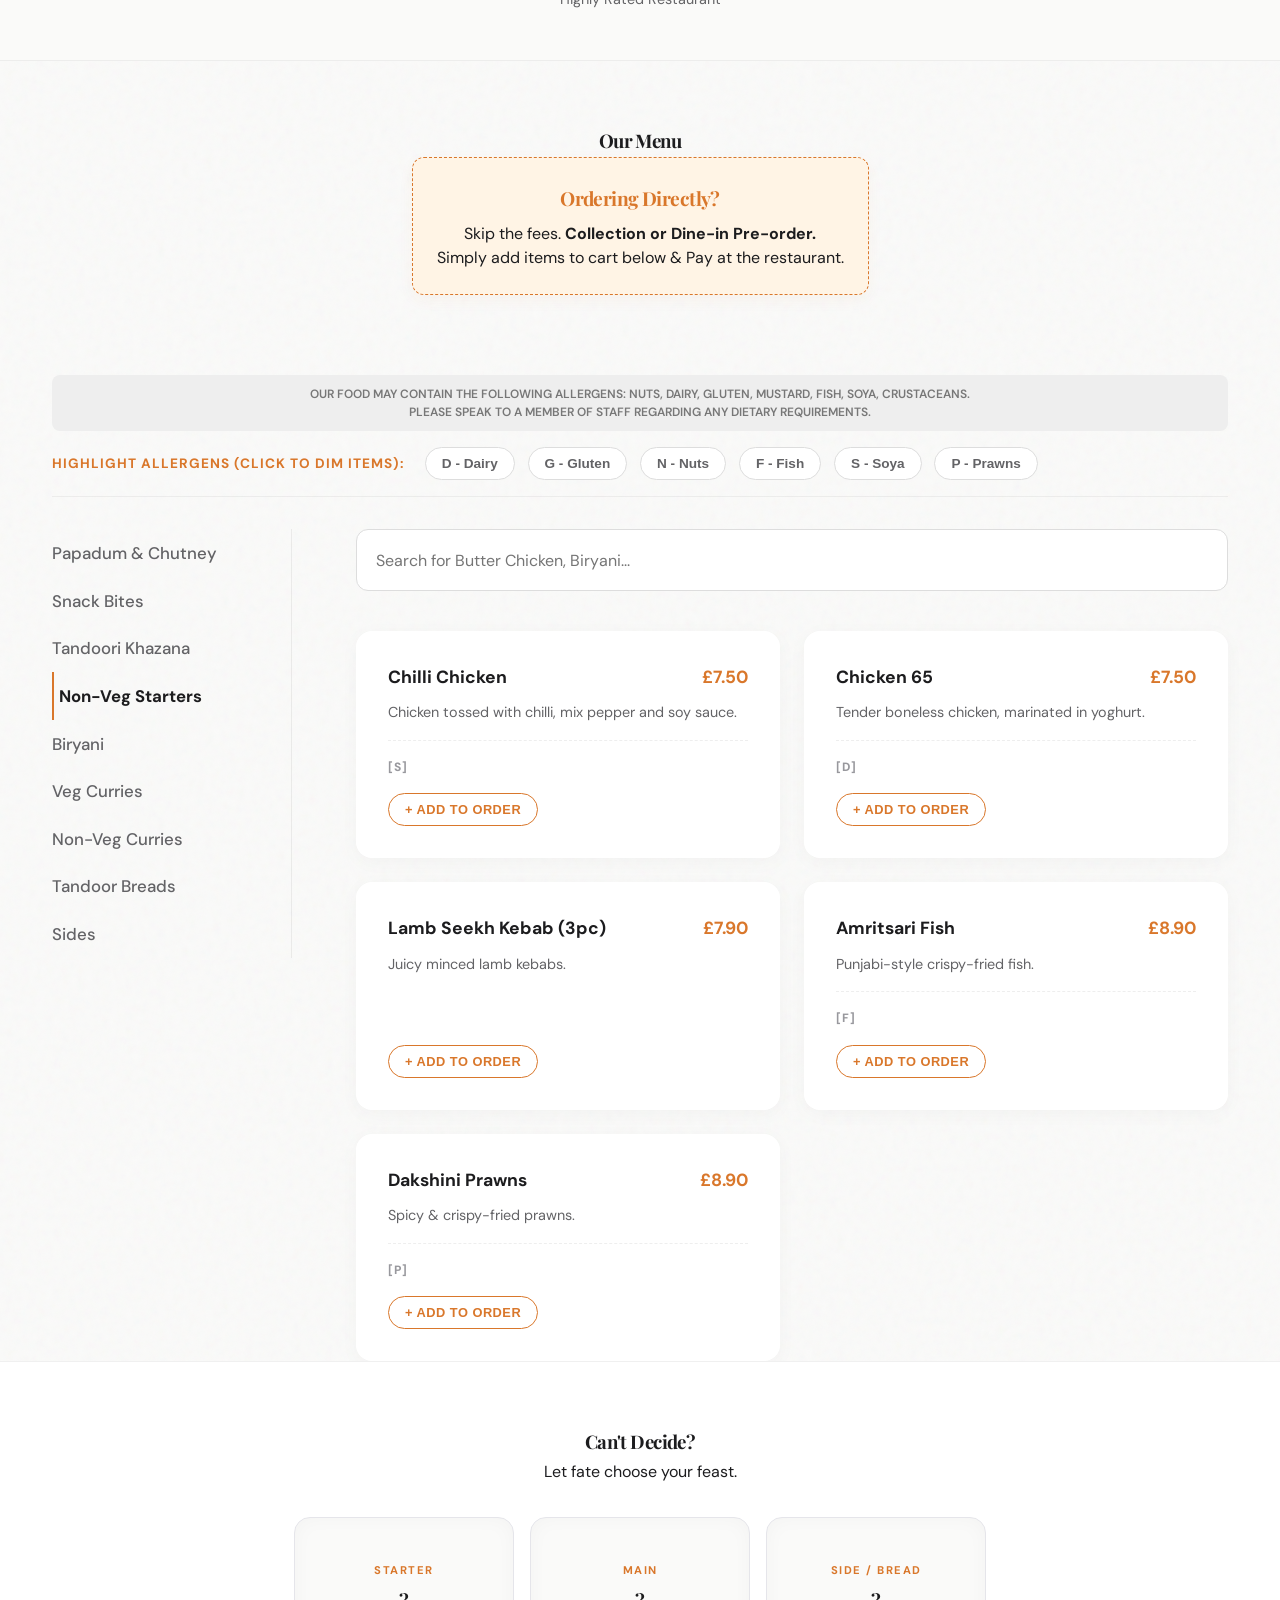
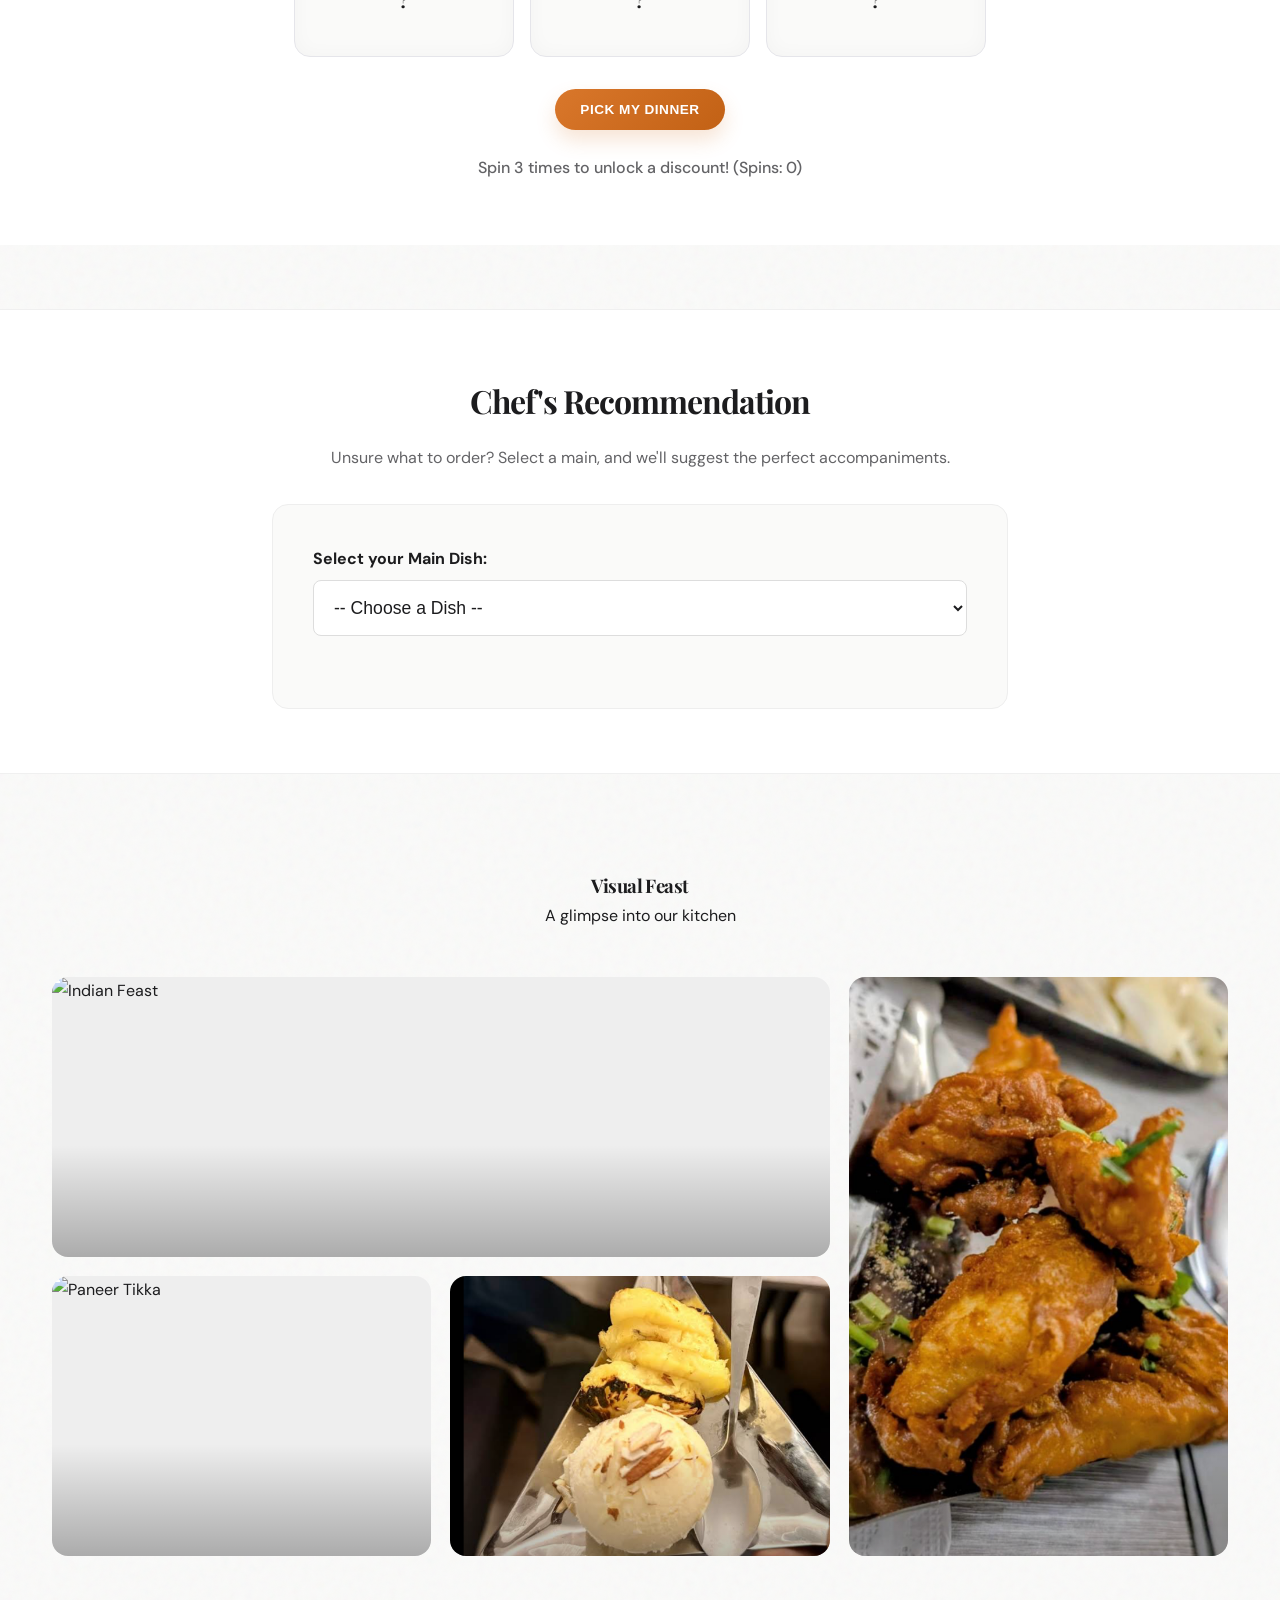
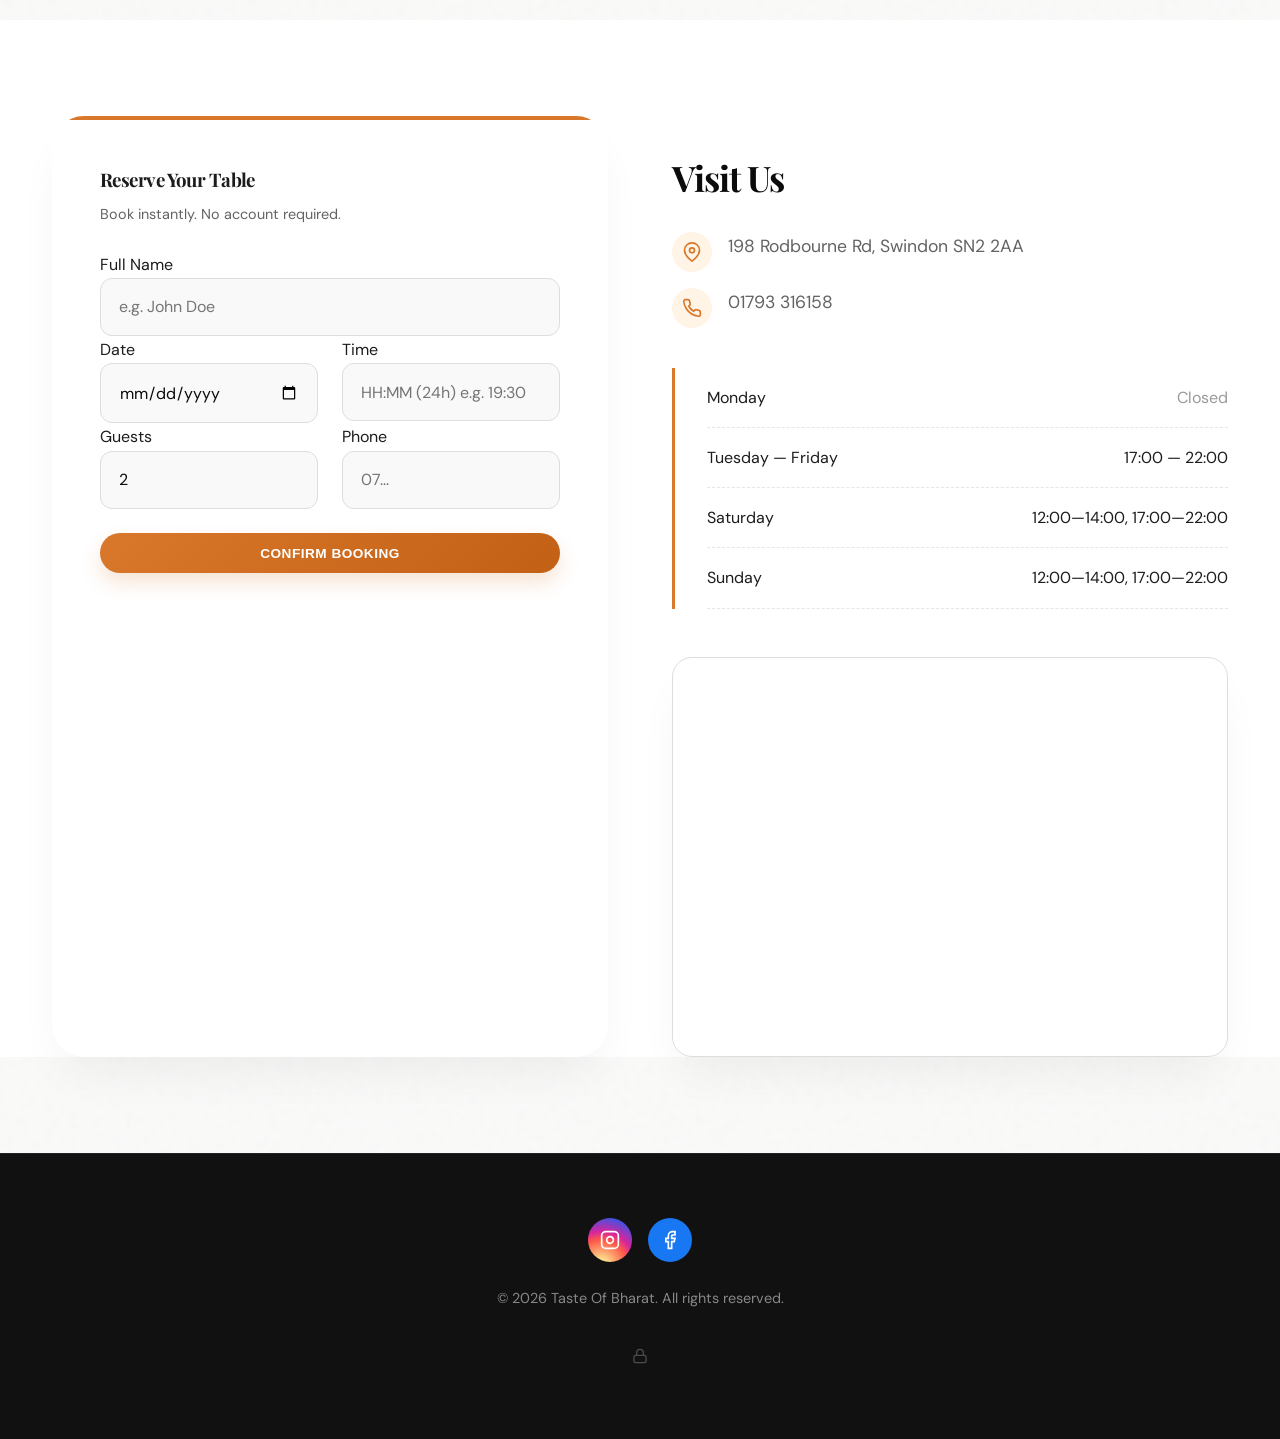
==== commit 06f54eae: "Enhance time input and form submission handling Updated time input fields to enforce 24-hour format " ====
--- a/index.html
+++ b/index.html
@@ -1,5 +1,5 @@
 <!doctype html>
-<html lang="en">
+<html lang="en-GB">
 <head>
   <meta charset="utf-8" />
   <meta name="viewport" content="width=device-width, initial-scale=1" />
@@ -51,6 +51,7 @@
   }
   </script>
 
+  <!-- Google Analytics -->
   <script async src="https://www.googletagmanager.com/gtag/js?id=G-49JT0PQTMH"></script>
   <script>
     window.dataLayer = window.dataLayer || [];
@@ -499,7 +500,13 @@
                 <div class="form-group"><label>Full Name</label><input type="text" name="name" class="form-control" required placeholder="e.g. John Doe"></div>
                 <div class="form-row-2">
                   <div class="form-group"><label>Date</label><input type="date" name="date" class="form-control" required></div>
-                  <div class="form-group"><label>Time</label><input type="time" name="time" class="form-control" required></div>
+                  <div class="form-group">
+                    <label>Time</label>
+                    <!-- 24H format enforced -->
+                    <input type="text" name="time" class="form-control" required
+                           inputmode="numeric" placeholder="HH:MM (24h) e.g. 19:30"
+                           pattern="^([01]\d|2[0-3]):[0-5]\d$" title="Use 24-hour time like 19:30">
+                  </div>
                 </div>
                 <div class="form-row-2">
                   <div class="form-group"><label>Guests</label><input type="number" name="guests" class="form-control" value="2" min="1" required></div>
@@ -534,7 +541,10 @@
             </div>
             <div class="map-container"><iframe src="https://www.google.com/maps/embed?pb=!1m14!1m8!1m3!1d2480.2715469619097!2d-1.7998058!3d51.563255299999994!3m2!1i1024!2i768!4f13.1!3m3!1m2!1s0x487145d94b747959%3A0x92939de9a8bb7ccb!2sTaste%20of%20Bharat!5e0!3m2!1sen!2suk!4v1765910961123!5m2!1sen!2suk" width="600" height="450" style="border:0;" allowfullscreen="" loading="lazy" referrerpolicy="no-referrer-when-downgrade" title="Google Map"></iframe></div>
           </div>
-        </div> </div>   </div>     </main>
+        </div>
+      </div>
+    </div>
+  </main>
 
   <div id="cartFloat" class="cart-float" onclick="openCart()">
     <svg width="24" height="24" viewBox="0 0 24 24" fill="none" stroke="currentColor" stroke-width="2"><path d="M9 20a1 1 0 1 0 0 2 1 1 0 0 0 0-2zm7 0a1 1 0 1 0 0 2 1 1 0 0 0 0-2zm-7-4h7a2 2 0 0 0 2-2V9a2 2 0 0 0-2-2h-7a2 2 0 0 0-2 2v5a2 2 0 0 0 2 2z"></path><path d="M1 1h4l2.68 13.39a2 2 0 0 0 2 1.61h9.72a2 2 0 0 0 2-1.61L23 6H6"></path></svg>
@@ -559,12 +569,21 @@
         <div class="form-group"><label>Order Type</label><select class="form-control" name="service_type" required style="color:#000;"><option value="Collection">Collection</option><option value="Dine-in Pre-order">Dine-in Pre-order</option></select></div>
         <div class="form-group"><label>Name</label><input class="form-control" name="name" required placeholder="Your Name"></div>
         <div class="form-group"><label>Phone</label><input class="form-control" name="phone" required placeholder="07..."></div>
-        <div class="form-group"><label>Pickup/Dine Time</label><input type="time" class="form-control" name="time" required></div>
+        <div class="form-group">
+          <label>Pickup/Dine Time</label>
+          <!-- 24H format enforced -->
+          <input type="text" class="form-control" name="time" required
+                 inputmode="numeric" placeholder="HH:MM (24h) e.g. 18:15"
+                 pattern="^([01]\d|2[0-3]):[0-5]\d$" title="Use 24-hour time like 18:15">
+        </div>
         <p style="font-size:0.85rem; color:var(--text-muted); margin-top:1rem;">Payment will be collected at the restaurant.</p>
         <button type="submit" class="btn btn-primary" style="width:100%; border:none;">Submit Order</button>
       </form>
+
       <div id="cartSuccess">
-        <div class="success-icon">✓</div><h3>Order Received!</h3><p>Thank you. We have received your order details.</p><p style="font-size:0.9rem; color:#666;">We will call you shortly to confirm.</p>
+        <div class="success-icon">✓</div><h3>Order Received!</h3>
+        <p>Thank you. We have received your order details.</p>
+        <p style="font-size:0.9rem; color:#666;">We will call you shortly to confirm.</p>
         <button onclick="resetCartUI()" class="btn btn-outline" style="margin-top:1rem;">Close</button>
       </div>
     </div>
@@ -608,6 +627,45 @@
         observer.unobserve(i.target); 
       }
     }), {threshold:0.1});
+
+    // Robust StaticForms submit (handles JSON or text responses)
+    async function submitToStaticForms(formEl) {
+      const formData = new FormData(formEl);
+      const data = Object.fromEntries(formData);
+
+      // redirectTo isn't supported in JSON mode (keep it in HTML form as fallback)
+      delete data.redirectTo;
+
+      const res = await fetch("https://api.staticforms.xyz/submit", {
+        method: "POST",
+        headers: { "Content-Type": "application/json", "Accept": "application/json" },
+        body: JSON.stringify(data)
+      });
+
+      const contentType = (res.headers.get("content-type") || "").toLowerCase();
+
+      if (contentType.includes("application/json")) {
+        const json = await res.json();
+        const ok = (json.success === true || json.success === "true");
+        if (!ok) throw new Error(json.message || "Booking failed - unable to book");
+        return json;
+      } else {
+        const text = await res.text();
+        if (!res.ok) throw new Error("Booking failed - unable to book");
+        return { success: true, raw: text };
+      }
+    }
+
+    // Optional UX: auto-pad 7:30 => 07:30 on blur
+    function autoPadTimeInput(el) {
+      el.addEventListener('blur', () => {
+        const v = (el.value || '').trim();
+        const m = v.match(/^(\d{1,2}):(\d{2})$/);
+        if (!m) return;
+        const hh = String(m[1]).padStart(2, '0');
+        el.value = `${hh}:${m[2]}`;
+      });
+    }
 
     // MENU DATA (From User PDF)
     const menuItems = [
@@ -836,6 +894,9 @@
     document.addEventListener("DOMContentLoaded", function() {
       document.querySelectorAll('.reveal').forEach(el => observer.observe(el));
 
+      // Attach blur auto-pad to ALL time inputs named "time"
+      document.querySelectorAll('input[name="time"]').forEach(autoPadTimeInput);
+
       const grouped = new Map();
       menuItems.forEach(item => {
         const cat = item.category || "General";
@@ -907,84 +968,59 @@
       window.renderMyMenu();
       if(cart.length > 0) updateCartUI();
 
-      // AJAX Form Handling with StaticForms
+      // AJAX Form Handling with StaticForms (robust)
       const cartForm = document.getElementById('cartForm');
       if(cartForm) {
-        cartForm.addEventListener('submit', function(e) {
+        cartForm.addEventListener('submit', async function(e) {
           e.preventDefault(); 
           prepareOrderData(); 
-          const formData = new FormData(cartForm);
+
           const submitBtn = cartForm.querySelector('button[type="submit"]');
           const originalText = submitBtn.textContent;
-          
           submitBtn.textContent = "Sending...";
           submitBtn.disabled = true;
 
-          // Note: StaticForms API endpoint
-          // IMPORTANT: Removed redirectTo for JSON API compatibility
-          const data = Object.fromEntries(formData);
-          delete data.redirectTo;
-
-          fetch("https://api.staticforms.xyz/submit", {
-            method: "POST",
-            body: JSON.stringify(data),
-            headers: { 'Content-Type': 'application/json' }
-          })
-          .then(response => response.json())
-          .then(data => {
-            if(data.success) {
-              cartForm.style.display = 'none';
-              document.getElementById('cartItemsList').style.display = 'none';
-              document.getElementById('cartTotalDisplay').style.display = 'none';
-              document.getElementById('cartSuccess').style.display = 'block';
-              cart = [];
-              saveCart();
-              document.getElementById('cartFloat').style.display = 'none';
-            } else {
-              throw new Error(data.message || 'Form submission failed');
-            }
-          })
-          .catch(error => {
+          try {
+            await submitToStaticForms(cartForm);
+
+            cartForm.style.display = 'none';
+            document.getElementById('cartItemsList').style.display = 'none';
+            document.getElementById('cartTotalDisplay').style.display = 'none';
+            document.getElementById('cartSuccess').style.display = 'block';
+
+            cart = [];
+            saveCart();
+            document.getElementById('cartFloat').style.display = 'none';
+          } catch (error) {
             console.error('Error:', error);
-            alert("Error: " + error.message);
+            alert("Error: " + (error.message || "Order submission failed"));
             submitBtn.textContent = originalText;
             submitBtn.disabled = false;
-          });
+          }
         });
       }
       
       const bookingForm = document.getElementById('bookingForm');
       if(bookingForm) {
-        bookingForm.addEventListener('submit', function(e) {
+        bookingForm.addEventListener('submit', async function(e) {
           e.preventDefault();
+
           const submitBtn = bookingForm.querySelector('button[type="submit"]');
           const originalText = submitBtn.textContent;
           submitBtn.textContent = "Sending...";
           submitBtn.disabled = true;
-          
-          const formData = new FormData(bookingForm);
-          const data = Object.fromEntries(formData);
-          delete data.redirectTo;
-
-          fetch("https://api.staticforms.xyz/submit", { 
-             method: "POST", 
-             body: JSON.stringify(data),
-             headers: { 'Content-Type': 'application/json' }
-          })
-          .then(response => response.json())
-          .then(data => {
-            if(data.success) {
-              document.getElementById('formContainer').style.display = 'none';
-              document.getElementById('successMessage').style.display = 'block';
-            } else {
-              throw new Error(data.message || 'Booking failed');
-            }
-          })
-          .catch(error => {
-             alert("Error: " + error.message);
-             submitBtn.textContent = originalText;
-             submitBtn.disabled = false;
-          });
+
+          try {
+            await submitToStaticForms(bookingForm);
+
+            document.getElementById('formContainer').style.display = 'none';
+            document.getElementById('successMessage').style.display = 'block';
+          } catch (error) {
+            console.error('Error:', error);
+            alert("Error: " + (error.message || "Booking failed - unable to book"));
+            submitBtn.textContent = originalText;
+            submitBtn.disabled = false;
+          }
         });
       }
 
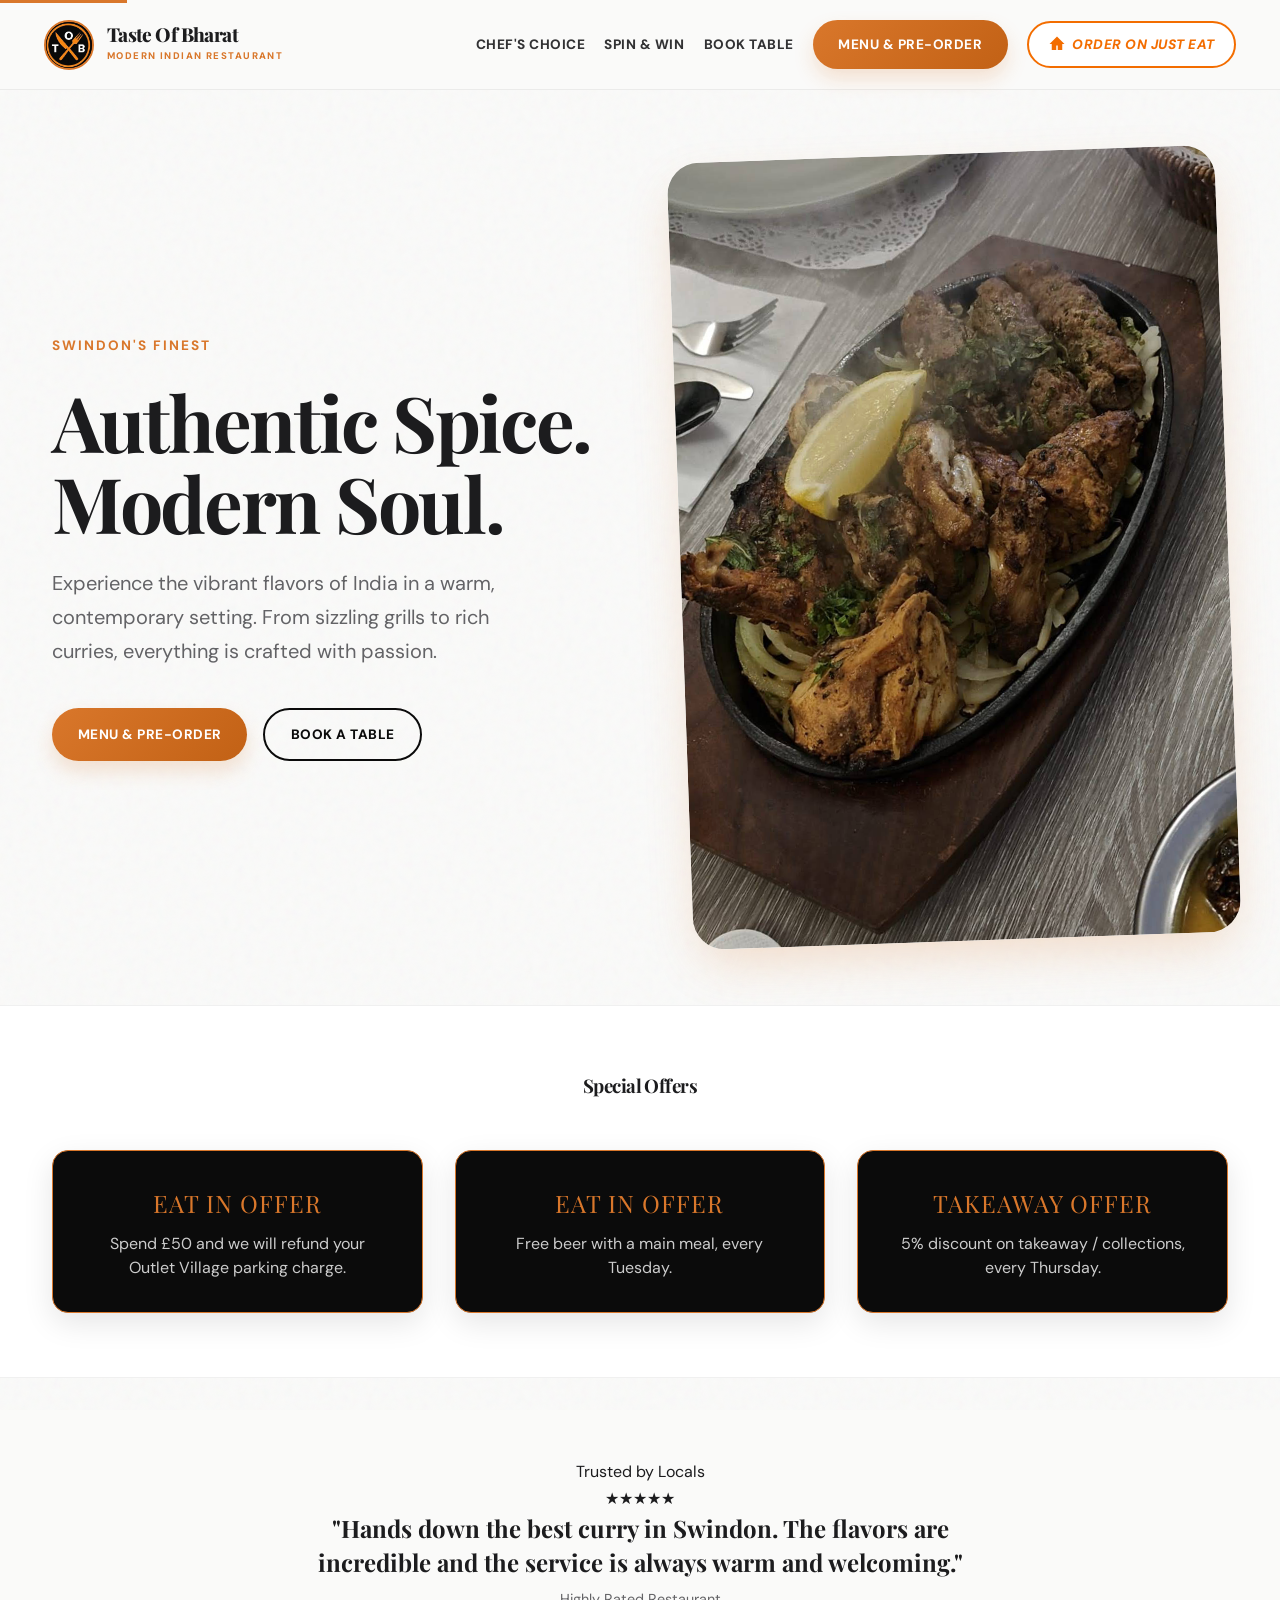
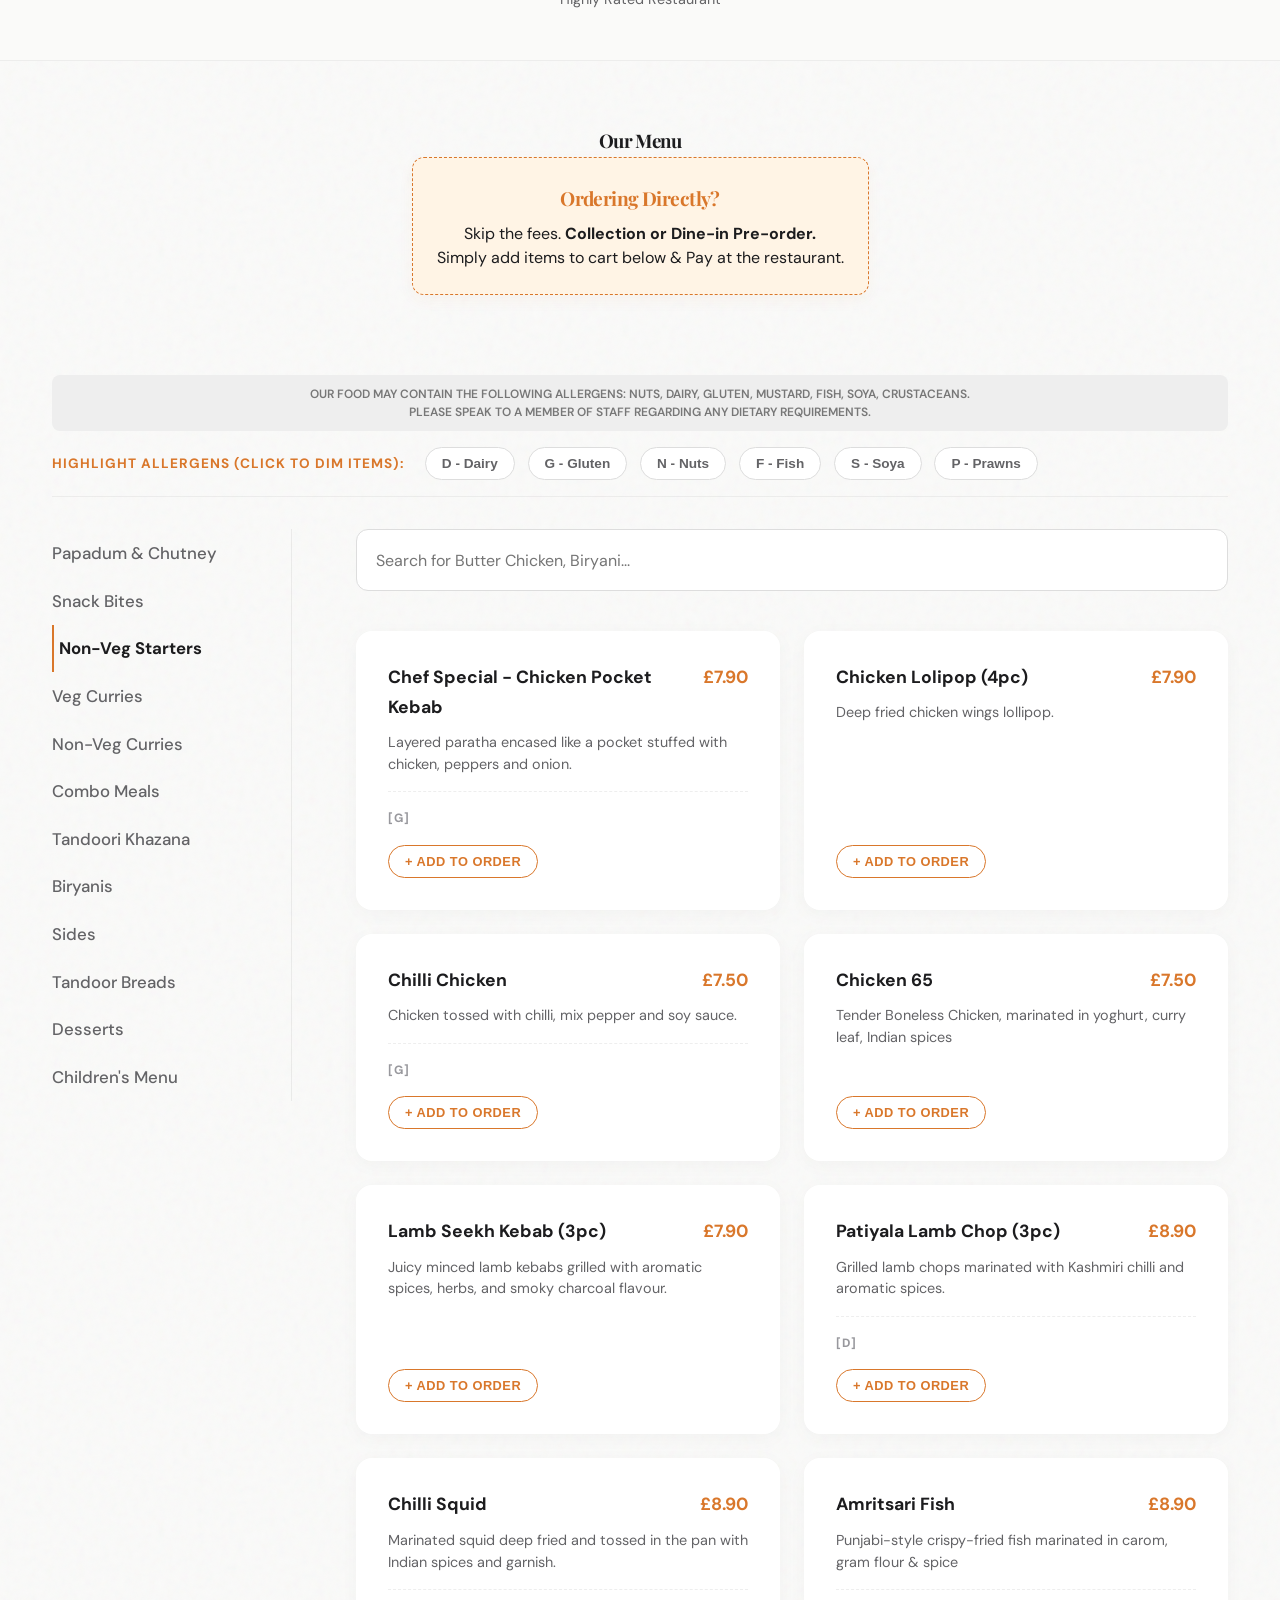
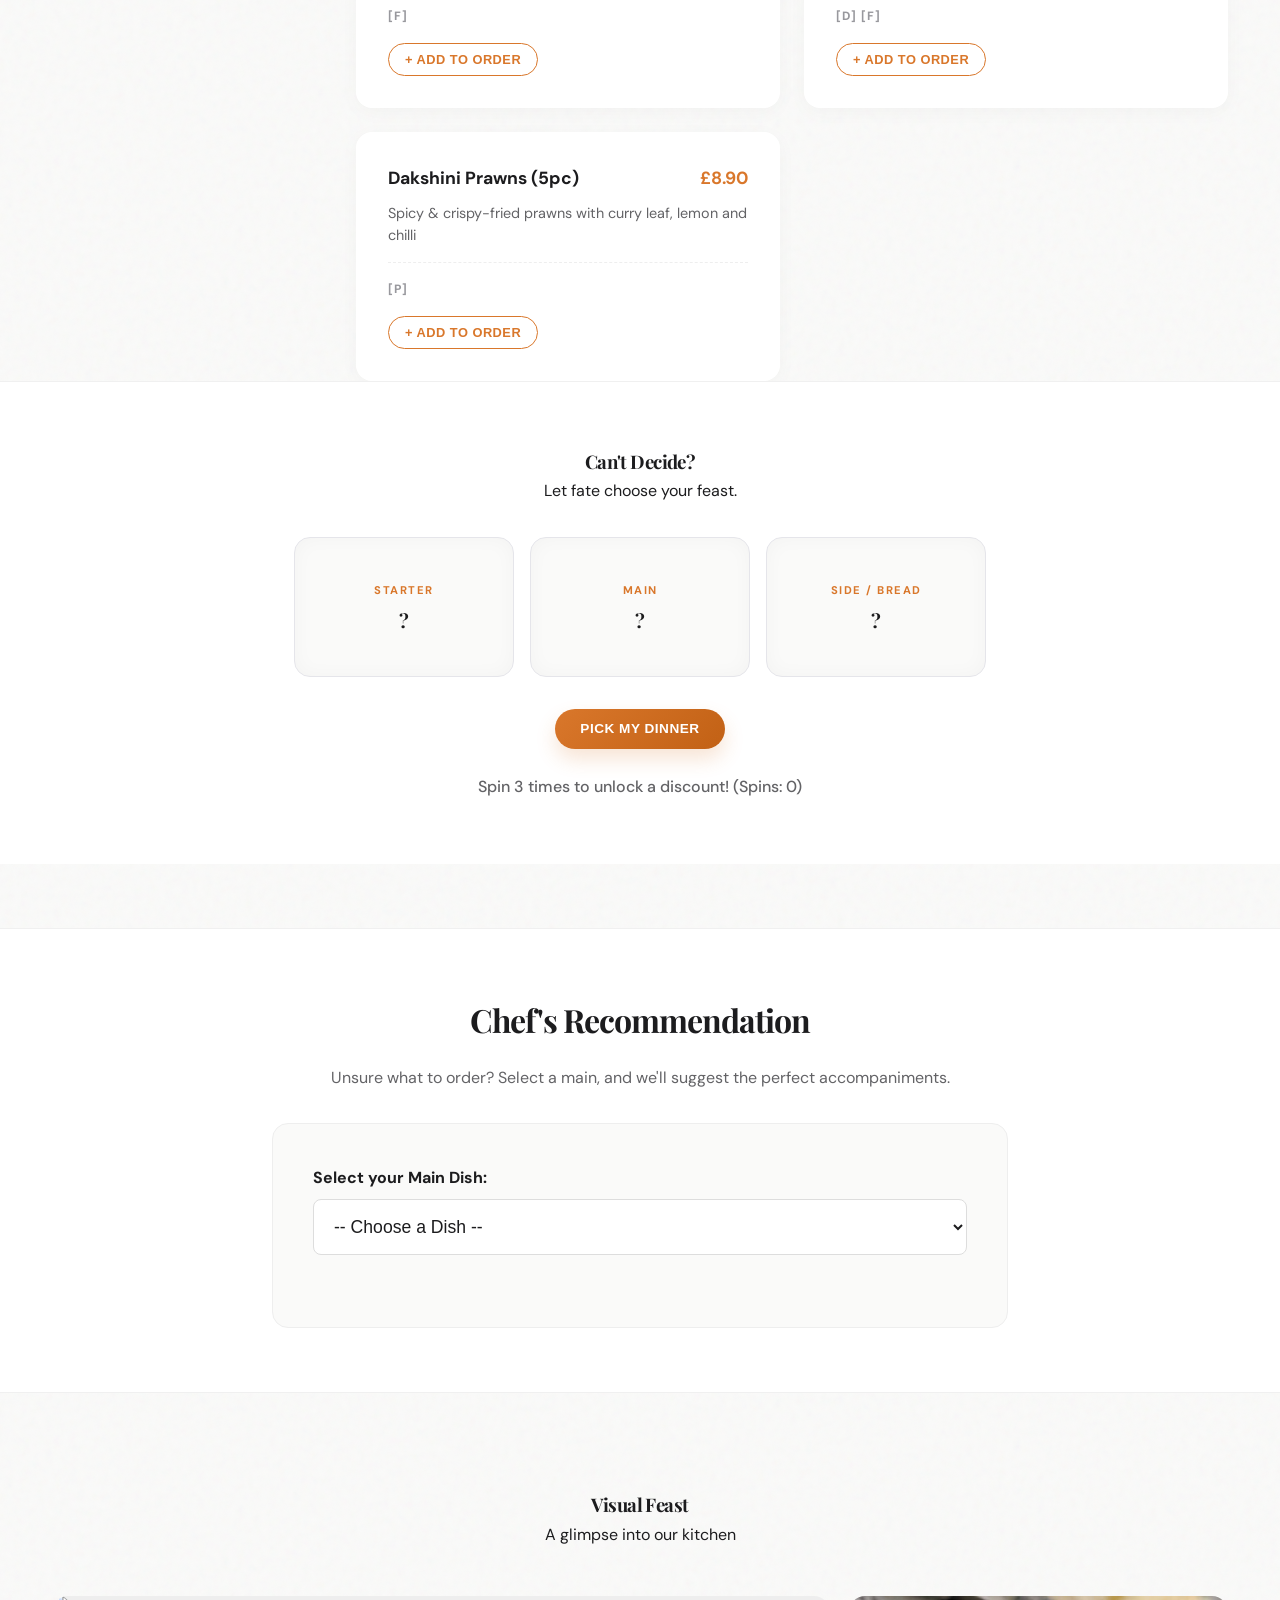
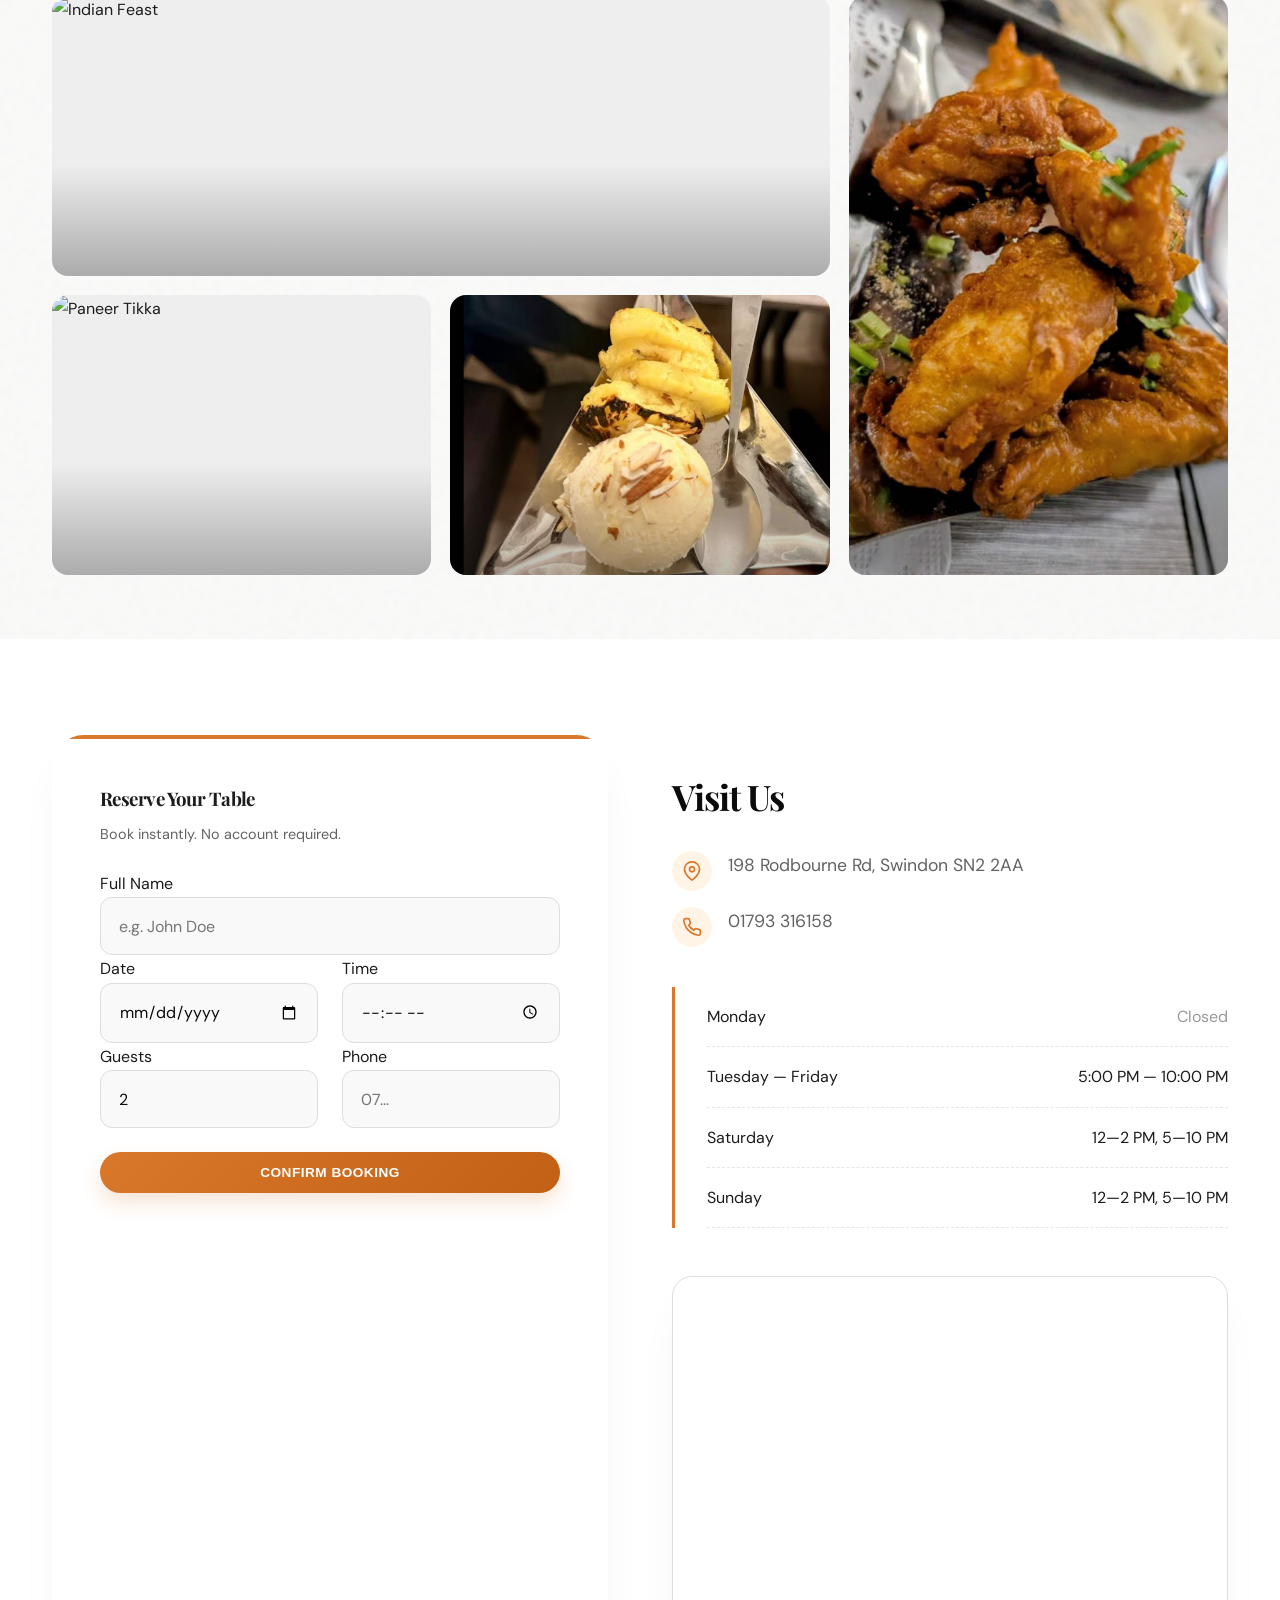
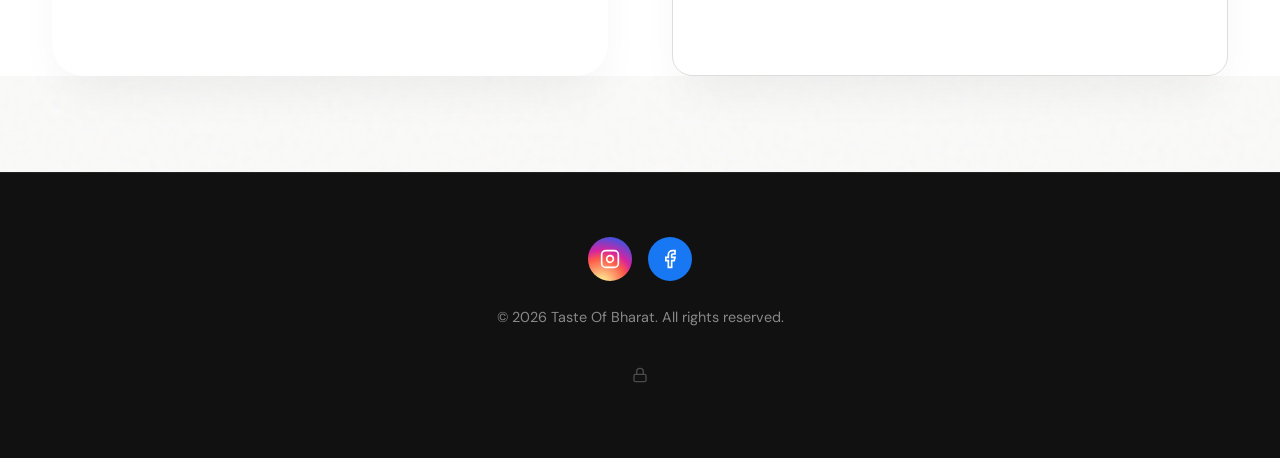
==== commit 722b6ef6: "Update index.html" ====
--- a/index.html
+++ b/index.html
@@ -1,9 +1,9 @@
 <!doctype html>
-<html lang="en-GB">
+<html lang="en">
 <head>
   <meta charset="utf-8" />
   <meta name="viewport" content="width=device-width, initial-scale=1" />
-  
+   
   <title>Taste of Bharat | Modern Indian Restaurant in Swindon</title>
   <meta name="title" content="Taste of Bharat | Modern Indian Restaurant in Swindon">
   <meta name="description" content="Experience authentic and modern Indian cuisine at Taste of Bharat, Swindon. Dine-in, takeaway, and delivery available." />
@@ -51,7 +51,6 @@
   }
   </script>
 
-  <!-- Google Analytics -->
   <script async src="https://www.googletagmanager.com/gtag/js?id=G-49JT0PQTMH"></script>
   <script>
     window.dataLayer = window.dataLayer || [];
@@ -107,7 +106,7 @@
     ul { list-style: none; }
 
     .container { max-width: var(--container-width); margin: 0 auto; padding: 0 2rem; }
-    
+     
     /* Buttons */
     .btn {
       display: inline-flex; align-items: center; justify-content: center;
@@ -132,10 +131,10 @@
     /* Animations */
     .reveal { opacity: 0; transform: translateY(40px); transition: all 1s cubic-bezier(0.16, 1, 0.3, 1); }
     .reveal.active { opacity: 1; transform: translateY(0); }
-    
+     
     @keyframes float { 0% { transform: translateY(0px) rotate(-1deg); } 50% { transform: translateY(-12px) rotate(1deg); } 100% { transform: translateY(0px) rotate(-1deg); } }
     .hero-float { animation: float 8s ease-in-out infinite; }
-    
+     
     @keyframes slideInUp { from { opacity: 0; transform: translateY(20px); } to { opacity: 1; transform: translateY(0); } }
     .menu-item-anim { opacity: 0; animation: slideInUp 0.6s cubic-bezier(0.16, 1, 0.3, 1) forwards; }
 
@@ -147,14 +146,14 @@
     .logo-wrapper img { width: 100%; height: 100%; object-fit: cover; display: block; transform: translateY(-5px); }
     .brand-text h1 { font-size: 1.2rem; line-height: 1; margin: 0 0 0.2rem 0; color: var(--text-main); font-weight: 800; white-space: nowrap; }
     .brand-text span { font-size: 0.6rem; text-transform: uppercase; letter-spacing: 0.15em; color: var(--color-accent); font-weight: 800; display: block; }
-    
+     
     .nav-links { display: flex; gap: 1.2rem; align-items: center; }
     .nav-links a.nav-link { font-weight: 800; font-size: 0.85rem; color: var(--text-main); position: relative; opacity: 0.9; text-transform: uppercase; letter-spacing: 0.5px; white-space: nowrap; }
     .nav-links a.nav-link:hover { opacity: 1; color: var(--color-accent); }
 
     .hamburger { display: none; background: none; border: none; cursor: pointer; flex-direction: column; gap: 6px; z-index: 1002; padding: 10px; }
     .hamburger span { width: 24px; height: 2px; background: var(--text-main); transition: all 0.3s; }
-    
+     
     .mobile-menu { position: fixed; top: 0; left: 0; width: 100%; height: 100vh; background: var(--bg-body); z-index: 1001; display: flex; flex-direction: column; align-items: center; justify-content: center; gap: 2rem; transform: translateY(-100%); transition: transform 0.6s cubic-bezier(0.83, 0, 0.17, 1); }
     .mobile-menu.active { transform: translateY(0); }
     .mobile-menu a { font-size: 1.4rem; font-family: 'Playfair Display', serif; font-weight: 700; color: var(--text-main); }
@@ -167,7 +166,7 @@
     .hero-grid { display: grid; grid-template-columns: 1fr 1fr; gap: 5rem; align-items: center; }
     .hero-content h2 { font-size: clamp(3rem, 6vw, 4.8rem); line-height: 1.05; margin-bottom: 1.5rem; color: var(--text-main); }
     .hero-content p { font-size: 1.25rem; color: var(--text-muted); margin-bottom: 2.5rem; max-width: 480px; font-weight: 400; }
-    
+     
     /* Hero Image */
     .hero-image-frame { display: flex; justify-content: center; }
     .hero-image { border-radius: var(--radius-lg); box-shadow: var(--shadow-glow); overflow: hidden; transform: rotate(-2deg); transition: all 0.5s ease; }
@@ -193,14 +192,14 @@
     .diet-btn { padding: 0.5rem 1rem; border-radius: 50px; border: 1px solid #ddd; background: white; font-size: 0.85rem; cursor: pointer; transition: all 0.2s; color: var(--text-muted); font-weight: 700; }
     .diet-btn:hover { border-color: var(--text-main); color: var(--text-main); }
     .diet-btn.active { background: var(--text-main); color: white; border-color: var(--text-main); }
-    
+     
     .menu-container { display: grid; grid-template-columns: 240px 1fr; gap: 4rem; align-items: start; }
     .menu-sidebar { position: sticky; top: calc(var(--header-height) + 2rem); max-height: 80vh; overflow-y: auto; border-right: 1px solid var(--border-light); }
     .category-btn { display: block; width: 100%; text-align: left; padding: 0.8rem 0; margin-bottom: 0; border: none; background: transparent; font-family: 'DM Sans', sans-serif; font-size: 1.05rem; font-weight: 500; color: var(--text-muted); cursor: pointer; transition: all 0.3s; position: relative; }
     .category-btn:hover { color: var(--color-accent); padding-left: 5px; }
     .category-btn.active { color: var(--text-main); font-weight: 700; padding-left: 5px; border-left: 2px solid var(--color-accent); }
     .menu-grid { display: grid; grid-template-columns: repeat(auto-fill, minmax(300px, 1fr)); gap: 1.5rem; }
-    
+     
     .dish-card { background: var(--bg-card); padding: 2rem; border-radius: var(--radius-md); box-shadow: 0 4px 20px rgba(0,0,0,0.03); transition: all 0.4s; display: flex; flex-direction: column; justify-content: space-between; }
     .dish-card:hover { transform: translateY(-6px); box-shadow: var(--shadow-soft); }
     .dish-card.dimmed { opacity: 0.4; filter: grayscale(100%); }
@@ -326,11 +325,11 @@
         <a href="#chef-pairing" class="nav-link">Chef's Choice</a>
         <a href="#diner-spin" class="nav-link">Spin & Win</a>
         <a href="#contact" class="nav-link">Book Table</a>
-        
+         
         <a href="#menu" class="btn btn-primary" style="font-size: 0.85rem;">Menu & Pre-Order</a>
-        
+         
         <a href="https://www.just-eat.co.uk/restaurants-taste-of-bharat-kimbrey-park/menu" class="btn btn-justeat" target="_blank" rel="noopener noreferrer">
-           <svg viewBox="0 0 24 24"><path d="M12 2L2 12h3v8h6v-6h2v6h6v-8h3L12 2z"/></svg> Order on Just Eat
+            <svg viewBox="0 0 24 24"><path d="M12 2L2 12h3v8h6v-6h2v6h6v-8h3L12 2z"/></svg> Order on Just Eat
         </a>
       </nav>
       <button class="hamburger" onclick="toggleMobileMenu()" aria-label="Open Menu" aria-expanded="false" aria-controls="mobileMenu">
@@ -400,12 +399,12 @@
           <p>Skip the fees. <strong>Collection or Dine-in Pre-order.</strong><br>Simply add items to cart below & Pay at the restaurant.</p>
         </div>
       </div>
-      
+       
       <div class="allergen-notice">
         <p>OUR FOOD MAY CONTAIN THE FOLLOWING ALLERGENS: NUTS, DAIRY, GLUTEN, MUSTARD, FISH, SOYA, CRUSTACEANS.<br>
         PLEASE SPEAK TO A MEMBER OF STAFF REGARDING ANY DIETARY REQUIREMENTS.</p>
       </div>
-      
+       
       <div class="dietary-filters">
         <span class="filter-label">Highlight Allergens (Click to Dim Items):</span>
         <button class="diet-btn" data-filter="D" onclick="toggleFilter('D')">D - Dairy</button>
@@ -491,22 +490,16 @@
             <div id="formContainer">
               <h3>Reserve Your Table</h3>
               <span class="form-sub">Book instantly. No account required.</span>
-              
-              <form id="bookingForm" action="https://api.staticforms.xyz/submit" method="POST">
-                <input type="hidden" name="accessKey" value="sf_6bie7f6c0e3efc6hh4977kll">
-                <input type="hidden" name="subject" value="New Table Reservation">
-                <input type="hidden" name="redirectTo" value="https://tasteofbharatswindon.co.uk/#contact">
-                
+              <form id="bookingForm" action="https://formsubmit.co/tob.swindon@gmail.com" method="POST">
+                <input type="hidden" name="_captcha" value="false">
+                <input type="hidden" name="_template" value="table">
+                <input type="hidden" name="_subject" value="New Table Reservation">
+                <input type="hidden" name="_next" value="https://tasteofbharatswindon.co.uk/#contact">
+                 
                 <div class="form-group"><label>Full Name</label><input type="text" name="name" class="form-control" required placeholder="e.g. John Doe"></div>
                 <div class="form-row-2">
                   <div class="form-group"><label>Date</label><input type="date" name="date" class="form-control" required></div>
-                  <div class="form-group">
-                    <label>Time</label>
-                    <!-- 24H format enforced -->
-                    <input type="text" name="time" class="form-control" required
-                           inputmode="numeric" placeholder="HH:MM (24h) e.g. 19:30"
-                           pattern="^([01]\d|2[0-3]):[0-5]\d$" title="Use 24-hour time like 19:30">
-                  </div>
+                  <div class="form-group"><label>Time</label><input type="time" name="time" class="form-control" required></div>
                 </div>
                 <div class="form-row-2">
                   <div class="form-group"><label>Guests</label><input type="number" name="guests" class="form-control" value="2" min="1" required></div>
@@ -520,7 +513,7 @@
               <button onclick="location.reload()" class="btn btn-outline" style="margin-top: 1.5rem;">Book Another</button>
             </div>
           </div>
-          
+           
           <div class="hours-wrapper" style="padding-top: 2rem;">
             <h3>Visit Us</h3>
             <div class="contact-details">
@@ -535,16 +528,13 @@
             </div>
             <div class="hours-list">
               <div class="hour-row"><span class="day">Monday</span><span class="time" style="color: #999;">Closed</span></div>
-              <div class="hour-row"><span class="day">Tuesday — Friday</span><span class="time">17:00 — 22:00</span></div>
-              <div class="hour-row"><span class="day">Saturday</span><span class="time">12:00—14:00, 17:00—22:00</span></div>
-              <div class="hour-row"><span class="day">Sunday</span><span class="time">12:00—14:00, 17:00—22:00</span></div>
+              <div class="hour-row"><span class="day">Tuesday — Friday</span><span class="time">5:00 PM — 10:00 PM</span></div>
+              <div class="hour-row"><span class="day">Saturday</span><span class="time">12—2 PM, 5—10 PM</span></div>
+              <div class="hour-row"><span class="day">Sunday</span><span class="time">12—2 PM, 5—10 PM</span></div>
             </div>
             <div class="map-container"><iframe src="https://www.google.com/maps/embed?pb=!1m14!1m8!1m3!1d2480.2715469619097!2d-1.7998058!3d51.563255299999994!3m2!1i1024!2i768!4f13.1!3m3!1m2!1s0x487145d94b747959%3A0x92939de9a8bb7ccb!2sTaste%20of%20Bharat!5e0!3m2!1sen!2suk!4v1765910961123!5m2!1sen!2suk" width="600" height="450" style="border:0;" allowfullscreen="" loading="lazy" referrerpolicy="no-referrer-when-downgrade" title="Google Map"></iframe></div>
           </div>
-        </div>
-      </div>
-    </div>
-  </main>
+        </div> </div>   </div>     </main>
 
   <div id="cartFloat" class="cart-float" onclick="openCart()">
     <svg width="24" height="24" viewBox="0 0 24 24" fill="none" stroke="currentColor" stroke-width="2"><path d="M9 20a1 1 0 1 0 0 2 1 1 0 0 0 0-2zm7 0a1 1 0 1 0 0 2 1 1 0 0 0 0-2zm-7-4h7a2 2 0 0 0 2-2V9a2 2 0 0 0-2-2h-7a2 2 0 0 0-2 2v5a2 2 0 0 0 2 2z"></path><path d="M1 1h4l2.68 13.39a2 2 0 0 0 2 1.61h9.72a2 2 0 0 0 2-1.61L23 6H6"></path></svg>
@@ -559,31 +549,22 @@
       </div>
       <div id="cartItemsList" style="margin-bottom:2rem;"></div>
       <div id="cartTotalDisplay" class="cart-total">Total: £0.00</div>
-      
-      <form id="cartForm" action="https://api.staticforms.xyz/submit" method="POST">
-        <input type="hidden" name="accessKey" value="sf_6bie7f6c0e3efc6hh4977kll">
-        <input type="hidden" name="subject" value="New Offline Order">
-        <input type="hidden" name="redirectTo" value="https://tasteofbharatswindon.co.uk/#menu">
+       
+      <form id="cartForm" action="https://formsubmit.co/tob.swindon@gmail.com" method="POST">
+        <input type="hidden" name="_subject" value="New Offline Order">
+        <input type="hidden" name="_captcha" value="false">
+        <input type="hidden" name="_template" value="table">
+        <input type="hidden" name="_next" value="https://tasteofbharatswindon.co.uk/#menu">
         <input type="hidden" name="order_details" id="orderDetailsHidden">
-        
         <div class="form-group"><label>Order Type</label><select class="form-control" name="service_type" required style="color:#000;"><option value="Collection">Collection</option><option value="Dine-in Pre-order">Dine-in Pre-order</option></select></div>
         <div class="form-group"><label>Name</label><input class="form-control" name="name" required placeholder="Your Name"></div>
         <div class="form-group"><label>Phone</label><input class="form-control" name="phone" required placeholder="07..."></div>
-        <div class="form-group">
-          <label>Pickup/Dine Time</label>
-          <!-- 24H format enforced -->
-          <input type="text" class="form-control" name="time" required
-                 inputmode="numeric" placeholder="HH:MM (24h) e.g. 18:15"
-                 pattern="^([01]\d|2[0-3]):[0-5]\d$" title="Use 24-hour time like 18:15">
-        </div>
+        <div class="form-group"><label>Pickup/Dine Time</label><input type="time" class="form-control" name="time" required></div>
         <p style="font-size:0.85rem; color:var(--text-muted); margin-top:1rem;">Payment will be collected at the restaurant.</p>
         <button type="submit" class="btn btn-primary" style="width:100%; border:none;">Submit Order</button>
       </form>
-
       <div id="cartSuccess">
-        <div class="success-icon">✓</div><h3>Order Received!</h3>
-        <p>Thank you. We have received your order details.</p>
-        <p style="font-size:0.9rem; color:#666;">We will call you shortly to confirm.</p>
+        <div class="success-icon">✓</div><h3>Order Received!</h3><p>Thank you. We have received your order details.</p><p style="font-size:0.9rem; color:#666;">We will call you shortly to confirm.</p>
         <button onclick="resetCartUI()" class="btn btn-outline" style="margin-top:1rem;">Close</button>
       </div>
     </div>
@@ -605,15 +586,15 @@
       const menu = document.getElementById('mobileMenu');
       const btn = document.querySelector('.hamburger');
       const closeBtn = menu.querySelector('.close-menu-icon');
-      
+       
       menu.classList.toggle('active');
       const expanded = menu.classList.contains('active');
       btn.setAttribute('aria-expanded', String(expanded));
-      
+       
       if (expanded) closeBtn.focus();
       else btn.focus();
     }
-    
+     
     document.addEventListener('keydown', (e) => {
       if (e.key === 'Escape') {
         const menu = document.getElementById('mobileMenu');
@@ -628,87 +609,104 @@
       }
     }), {threshold:0.1});
 
-    // Robust StaticForms submit (handles JSON or text responses)
-    async function submitToStaticForms(formEl) {
-      const formData = new FormData(formEl);
-      const data = Object.fromEntries(formData);
-
-      // redirectTo isn't supported in JSON mode (keep it in HTML form as fallback)
-      delete data.redirectTo;
-
-      const res = await fetch("https://api.staticforms.xyz/submit", {
-        method: "POST",
-        headers: { "Content-Type": "application/json", "Accept": "application/json" },
-        body: JSON.stringify(data)
-      });
-
-      const contentType = (res.headers.get("content-type") || "").toLowerCase();
-
-      if (contentType.includes("application/json")) {
-        const json = await res.json();
-        const ok = (json.success === true || json.success === "true");
-        if (!ok) throw new Error(json.message || "Booking failed - unable to book");
-        return json;
-      } else {
-        const text = await res.text();
-        if (!res.ok) throw new Error("Booking failed - unable to book");
-        return { success: true, raw: text };
-      }
-    }
-
-    // Optional UX: auto-pad 7:30 => 07:30 on blur
-    function autoPadTimeInput(el) {
-      el.addEventListener('blur', () => {
-        const v = (el.value || '').trim();
-        const m = v.match(/^(\d{1,2}):(\d{2})$/);
-        if (!m) return;
-        const hh = String(m[1]).padStart(2, '0');
-        el.value = `${hh}:${m[2]}`;
-      });
-    }
-
     // MENU DATA (From User PDF)
     const menuItems = [
-      {"category": "Papadum & Chutney", "name": "Papadum with Homemade Chutney", "desc": "Masala papad with onion, tomato, coriander and magic powder.", "price": "£0.90", "codes": []},
-      {"category": "Snack Bites", "name": "Punjabi Samosa (2pc)", "desc": "Classic Punjabi vegetable samosa with tamarind chutney.", "price": "£3.50", "codes": ["G"]},
-      {"category": "Snack Bites", "name": "Bhel Puri", "desc": "Puffed rice tossed with potatoes, onion finished with chutneys.", "price": "£3.50", "codes": ["G"]},
-      {"category": "Snack Bites", "name": "Onion Bhaji (4pc)", "desc": "Crispy fried onion coated with gram flour and mixed spices, mint sauce.", "price": "£3.90", "codes": []},
-      {"category": "Snack Bites", "name": "Gol-Gappa (6pc)", "desc": "Wheat puffs, spiced chickpeas, potatoes, tamarind, mint and coriander water.", "price": "£4.50", "codes": ["G"]},
-      {"category": "Snack Bites", "name": "Chef Special — Kale Pakora Chaat", "desc": "Crispy kale leaves fried with mint and tamarind chutney.", "price": "£5.90", "codes": []},
-      {"category": "Snack Bites", "name": "Samosa Chaat", "desc": "Classic corriander, chickpeas, sweet yoghurt, mint and tamarind chutney.", "price": "£5.90", "codes": ["G", "D"]},
-      {"category": "Snack Bites", "name": "Pav Bhaji", "desc": "Special Street food of Mumbai — mash spicy vegetable, onion, tomato & spices with butter toasted bun.", "price": "£5.90", "codes": ["G", "D"]},
-      {"category": "Snack Bites", "name": "Gobi 65", "desc": "Crispy cauliflower florets with curry leaves and chili.", "price": "£5.90", "codes": ["G"]},
+      // PAGE 1
+      {"category": "Papadum & Chutney", "name": "Papadum with Homemade Chutney", "desc": "Masala papad with onion, tomatoes, coriander and magic powder", "price": "£0.90", "codes": []},
+      {"category": "Snack Bites", "name": "Punjabi Samosa (2pc)", "desc": "Classic Punjabi vegetable samosa with tamarind chutney", "price": "£3.50", "codes": ["G"]},
+      {"category": "Snack Bites", "name": "Bhel Puri", "desc": "Puffed rice tossed with potatoes, onion finished with chutneys.", "price": "£3.50", "codes": ["G", "D", "N"]},
+      {"category": "Snack Bites", "name": "Onion Bhaji (4pc)", "desc": "Crispy fried onion coated with gram flour and mixed spices, mint sauce", "price": "£3.90", "codes": ["D"]},
+      {"category": "Snack Bites", "name": "Gol-Gappa (6pc)", "desc": "Wheat puffs, spiced chickpeas potatoes, tamarind, mint and coriander water.", "price": "£4.50", "codes": ["G", "D"]},
+      {"category": "Snack Bites", "name": "Chef Special - Kale Pakora Chaat", "desc": "Crispy kale leaves fried with mint and tamarind chutney", "price": "£5.90", "codes": []},
+      {"category": "Snack Bites", "name": "Samosa Chaat", "desc": "Classic deconstructed samosa, chickpeas, sweet yoghurt, mint and tamarind chutney.", "price": "£5.90", "codes": ["D", "G"]},
+      {"category": "Snack Bites", "name": "Pav Bhaji", "desc": "Special Street food of Mumbai Mash spicy vegetable, onion, tomato & spices with butter toasted bun.", "price": "£5.90", "codes": ["D", "G"]},
+      {"category": "Snack Bites", "name": "Gobi 65", "desc": "Crispy cauliflower florets with curry leaves and chilli", "price": "£5.90", "codes": []},
       {"category": "Snack Bites", "name": "Aloo Tikki Chaat (2pc)", "desc": "Crispy potato patties with chickpeas curry, assorted chutneys.", "price": "£5.90", "codes": ["D"]},
-      {"category": "Snack Bites", "name": "Chef Special — Paneer Pocket Kebab", "desc": "Layered paratha encased like a pocket, stuffed with paneer, peppers and onion.", "price": "£7.90", "codes": ["G", "D"]},
-      {"category": "Snack Bites", "name": "Chilli Paneer", "desc": "Indian cottage tossed with chilli, mix pepper and soy sauce.", "price": "£7.90", "codes": ["D", "S"]},
-      {"category": "Tandoori Khazana", "name": "Mixed Grill", "desc": "Assortment of grilled meats.", "price": "£18.90", "codes": ["D"]},
-      {"category": "Tandoori Khazana", "name": "Achari Paneer Tikka (4pc)", "desc": "Cottage cheese marinated with pickling spices in a yoghurt, cooked in tandoor.", "price": "£7.50", "codes": ["D"]},
-      {"category": "Tandoori Khazana", "name": "Malai Chicken Tikka (4pc)", "desc": "Grilled chicken marinated in yoghurt, cream, cheese, cardamom.", "price": "£6.90", "codes": ["D", "N"]},
-      {"category": "Tandoori Khazana", "name": "Punjabi Chicken Tikka (4pc)", "desc": "Spicy grilled chicken.", "price": "£6.90", "codes": ["D"]},
-      {"category": "Non-Veg Starters", "name": "Chilli Chicken", "desc": "Chicken tossed with chilli, mix pepper and soy sauce.", "price": "£7.50", "codes": ["S"]},
-      {"category": "Non-Veg Starters", "name": "Chicken 65", "desc": "Tender boneless chicken, marinated in yoghurt.", "price": "£7.50", "codes": ["D"]},
-      {"category": "Non-Veg Starters", "name": "Lamb Seekh Kebab (3pc)", "desc": "Juicy minced lamb kebabs.", "price": "£7.90", "codes": []},
-      {"category": "Non-Veg Starters", "name": "Amritsari Fish", "desc": "Punjabi-style crispy-fried fish.", "price": "£8.90", "codes": ["F"]},
-      {"category": "Non-Veg Starters", "name": "Dakshini Prawns", "desc": "Spicy & crispy-fried prawns.", "price": "£8.90", "codes": ["P"]},
-      {"category": "Biryani", "name": "Chicken Dum Biryani", "desc": "Basmati rice slow-cooked with tender chicken.", "price": "£10.50", "codes": ["D"]},
-      {"category": "Biryani", "name": "Lamb Biryani", "desc": "Spice infused basmati with fragrant lamb.", "price": "£11.00", "codes": ["D"]},
-      {"category": "Veg Curries", "name": "Saag Paneer", "desc": "Paneer in spinach gravy.", "price": "£8.90", "codes": ["D"]},
-      {"category": "Veg Curries", "name": "Paneer Butter Masala", "desc": "Rich creamy tomato gravy.", "price": "£8.90", "codes": ["D", "N"]},
-      {"category": "Veg Curries", "name": "Dal Makhani", "desc": "Slow cooked black lentils.", "price": "£7.50", "codes": ["D"]},
-      {"category": "Veg Curries", "name": "Channa Masala", "desc": "Authentic chickpea curry.", "price": "£7.50", "codes": []},
-      {"category": "Non-Veg Curries", "name": "Butter Chicken", "desc": "Classic butter chicken.", "price": "£9.50", "codes": ["D", "N"]},
-      {"category": "Non-Veg Curries", "name": "Grandma's Chicken Curry", "desc": "Home-style gravy.", "price": "£9.50", "codes": []},
-      {"category": "Non-Veg Curries", "name": "Lamb Rogan Josh", "desc": "Aromatic Kashmiri lamb curry.", "price": "£10.50", "codes": []},
-      {"category": "Non-Veg Curries", "name": "Railway Lamb Curry", "desc": "Classic railway of colonial, a mildly spiced, tangy lamb and potato curry.", "price": "£10.50", "codes": []},
-      {"category": "Non-Veg Curries", "name": "Fish Moilee", "desc": "Fish simmered in onion, ginger, coconut and curry leaf sauce.", "price": "£10.50", "codes": ["F"]},
-      {"category": "Non-Veg Curries", "name": "Prawn Moilee", "desc": "Coconut based prawn curry.", "price": "£10.50", "codes": ["P"]},
-      {"category": "Tandoor Breads", "name": "Plain Naan", "desc": "Leavened flatbread.", "price": "£3.00", "codes": ["G", "D"]},
-      {"category": "Tandoor Breads", "name": "Butter Naan", "desc": "Naan with butter.", "price": "£3.00", "codes": ["G", "D"]},
-      {"category": "Tandoor Breads", "name": "Garlic Naan", "desc": "Naan with garlic.", "price": "£3.50", "codes": ["G", "D"]},
-      {"category": "Tandoor Breads", "name": "Peshwari Naan", "desc": "Sweet naan with coconut and nuts.", "price": "£3.90", "codes": ["G", "D", "N"]},
-      {"category": "Tandoor Breads", "name": "Tandoori Roti", "desc": "Whole wheat bread.", "price": "£2.50", "codes": ["G"]},
-      {"category": "Sides", "name": "Pilau Rice", "desc": "Aromatic rice.", "price": "£3.90", "codes": []},
-      {"category": "Sides", "name": "Steam Rice", "desc": "Plain rice.", "price": "£3.90", "codes": []}
+      {"category": "Snack Bites", "name": "Chef Special - Paneer Pocket Kebab", "desc": "Layered paratha encased like a pocket, stuffed with paneer, peppers and onion.", "price": "£7.90", "codes": ["G", "D"]},
+      {"category": "Snack Bites", "name": "Chilli Paneer", "desc": "Indian cottage tossed with chilli, mix pepper and soy sauce", "price": "£7.90", "codes": ["D", "G"]},
+       
+      // NON VEG STARTER
+      {"category": "Non-Veg Starters", "name": "Chef Special - Chicken Pocket Kebab", "desc": "Layered paratha encased like a pocket stuffed with chicken, peppers and onion.", "price": "£7.90", "codes": ["G"]},
+      {"category": "Non-Veg Starters", "name": "Chicken Lolipop (4pc)", "desc": "Deep fried chicken wings lollipop.", "price": "£7.90", "codes": []},
+      {"category": "Non-Veg Starters", "name": "Chilli Chicken", "desc": "Chicken tossed with chilli, mix pepper and soy sauce.", "price": "£7.50", "codes": ["G"]},
+      {"category": "Non-Veg Starters", "name": "Chicken 65", "desc": "Tender Boneless Chicken, marinated in yoghurt, curry leaf, Indian spices", "price": "£7.50", "codes": []},
+      {"category": "Non-Veg Starters", "name": "Lamb Seekh Kebab (3pc)", "desc": "Juicy minced lamb kebabs grilled with aromatic spices, herbs, and smoky charcoal flavour.", "price": "£7.90", "codes": []},
+      {"category": "Non-Veg Starters", "name": "Patiyala Lamb Chop (3pc)", "desc": "Grilled lamb chops marinated with Kashmiri chilli and aromatic spices.", "price": "£8.90", "codes": ["D"]},
+      {"category": "Non-Veg Starters", "name": "Chilli Squid", "desc": "Marinated squid deep fried and tossed in the pan with Indian spices and garnish.", "price": "£8.90", "codes": ["F"]},
+      {"category": "Non-Veg Starters", "name": "Amritsari Fish", "desc": "Punjabi-style crispy-fried fish marinated in carom, gram flour & spice", "price": "£8.90", "codes": ["D", "F"]},
+      {"category": "Non-Veg Starters", "name": "Dakshini Prawns (5pc)", "desc": "Spicy & crispy-fried prawns with curry leaf, lemon and chilli", "price": "£8.90", "codes": ["P"]},
+
+      // VEG CURRIES
+      {"category": "Veg Curries", "name": "Saag Paneer/Aloo", "desc": "Indian cottage cheese cooked in garlicky spinach finish with cream.", "price": "£8.90", "codes": ["D"]},
+      {"category": "Veg Curries", "name": "Paneer Butter Masala", "desc": "Cottage cheese with dried fenugreek finished with cream.", "price": "£8.90", "codes": ["D"]},
+      {"category": "Veg Curries", "name": "Kadai Paneer", "desc": "Cottage cheese with mix peppers and tomato onion sauce.", "price": "£8.90", "codes": ["D"]},
+      {"category": "Veg Curries", "name": "Bhindi Masala", "desc": "Okra tossed with onion and tomato gravy.", "price": "£8.90", "codes": ["D"]},
+      {"category": "Veg Curries", "name": "Dal Makhani", "desc": "Slow cooked black lentils in a rich creamy spicy sauce.", "price": "£7.50", "codes": ["D"]},
+      {"category": "Veg Curries", "name": "Channa Masala", "desc": "Authentic chickpea curry with bold spices.", "price": "£7.50", "codes": ["D"]},
+      {"category": "Veg Curries", "name": "Tadka Dal", "desc": "Yellow lentis infused with aromatic spices and a sizzling ghee tadka", "price": "£7.00", "codes": ["D"]},
+
+      // NON VEG CURRIES
+      {"category": "Non-Veg Curries", "name": "Butter Chicken", "desc": "Classic butter chicken with tomato, dried fenugreek finished with cream.", "price": "£9.50", "codes": ["D"]},
+      {"category": "Non-Veg Curries", "name": "Grandmas Chicken Curry", "desc": "Chicken morsels braised in aromatic home style gravy.", "price": "£9.50", "codes": []},
+      {"category": "Non-Veg Curries", "name": "Madras Chicken Curry", "desc": "Spicy authentic Indian curry with tender chicken cooked with bold madras spices.", "price": "£9.50", "codes": ["D"]},
+      {"category": "Non-Veg Curries", "name": "Madras Lamb Curry", "desc": "Spicy authentic Indian curry with tender lamb cooked with bold madras spices.", "price": "£10.50", "codes": ["D"]},
+      {"category": "Non-Veg Curries", "name": "Railway Lamb Curry", "desc": "Classic railway of colonial, a mildly spiced, tangy lamb and potato curry", "price": "£10.50", "codes": []},
+      {"category": "Non-Veg Curries", "name": "Fish Moilee", "desc": "Fish simmered in onion, ginger, coconut and curry leaf sauce.", "price": "£10.50", "codes": ["D", "F"]},
+      {"category": "Non-Veg Curries", "name": "Prawn Moilee", "desc": "Fish simmered in onion, ginger, coconut and curry leaf sauce", "price": "£10.50", "codes": ["D", "P"]},
+
+      // COMBO MEALS
+      {"category": "Combo Meals", "name": "Chicken Combo", "desc": "Chicken Dum Biryani, Chicken Lollipop (2pcs), Chilli Chicken, Raita, Chips, Soft Drink", "price": "£16.90", "codes": ["D", "S"]},
+      {"category": "Combo Meals", "name": "Veg Combo", "desc": "Veg Biryani, Paneer Tikka (2pcs), Chilli Paneer, Raita, Chips, Soft Drink", "price": "£15.90", "codes": ["D", "S"]},
+      {"category": "Combo Meals", "name": "Seafood Combo", "desc": "Prawns Biryani, Amritsari Fish (4pcs), Dakeshni Prawn (3pcs), Raita, Chips, Soft Drink", "price": "£18.90", "codes": ["D", "F", "P"]},
+
+      // TANDOORI KHAZANA (PAGE 2)
+      {"category": "Tandoori Khazana", "name": "Mixed Grill", "desc": "1 tandoori chicken pc, 2 Punjabi chicken tikka, 2 Malai chicken tikka, 3 chicken wings, 2 lamb seekh kebab-complimentary butter naan.", "price": "£18.90", "codes": ["D"]},
+      {"category": "Tandoori Khazana", "name": "Achari Paneer Tikka (4pc)", "desc": "Cottage cheese marinated with pickling spices in a yoghurt cooked in tandoor", "price": "£7.50", "codes": ["D"]},
+      {"category": "Tandoori Khazana", "name": "Malai Chicken Tikka (4pc)", "desc": "Grilled chicken marinated in yoghurt, cream, cheese cardamom and Indian spices", "price": "£6.90", "codes": ["D"]},
+      {"category": "Tandoori Khazana", "name": "Punjabi Chicken Tikka (4pc)", "desc": "Grilled chicken marinated in Kashmiri chilli, yoghurt and spices.", "price": "£6.90", "codes": ["D"]},
+      {"category": "Tandoori Khazana", "name": "Tandoori Chicken Wings (6pc)", "desc": "Chilli coated chicken wings grilled in tandoor.", "price": "£7.90", "codes": ["D"]},
+      {"category": "Tandoori Khazana", "name": "Tandoori Chicken (Half)", "desc": "Tandoor-marinated spring chicken.", "price": "£8.50", "codes": ["D"]},
+      {"category": "Tandoori Khazana", "name": "Tandoori Chicken (Full)", "desc": "Tandoor-marinated spring chicken.", "price": "£14.50", "codes": ["D"]},
+
+      // BIRYANIS
+      {"category": "Biryanis", "name": "Kathal and Paneer Biryani", "desc": "Spice infused basmati with fragrant jackfruit, paneer and raita.", "price": "£9.00", "codes": ["D"]},
+      {"category": "Biryanis", "name": "Chicken Dum Biryani", "desc": "Basmati rice slow-cooked with tender chicken and spices, served with raita", "price": "£10.50", "codes": ["D"]},
+      {"category": "Biryanis", "name": "Chicken Tikka Biryani", "desc": "Spice infused basmati with fragrant chicken and raita.", "price": "£10.00", "codes": ["D"]},
+      {"category": "Biryanis", "name": "Lamb Biryani", "desc": "Spice infused basmati with fragrant lamb and raita.", "price": "£11.00", "codes": ["D"]},
+      {"category": "Biryanis", "name": "Prawn Biryani", "desc": "Spice infused basmati with fragrant prawn and raita", "price": "£12.50", "codes": ["D"]},
+
+      // SIDES
+      {"category": "Sides", "name": "Noodles (Chicken)", "desc": "Wok tossed noodles with tender chicken.", "price": "£7.90", "codes": ["G", "S"]},
+      {"category": "Sides", "name": "Noodles (Veg)", "desc": "Wok tossed noodles with assorted vegetables.", "price": "£7.90", "codes": ["G", "S"]},
+      {"category": "Sides", "name": "Aloo Jeera", "desc": "Boiled baby potatoes tossed in aromatic spices.", "price": "£6.50", "codes": ["D"]},
+      {"category": "Sides", "name": "Steam Rice", "desc": "Steam plain long grain basmati rice.", "price": "£3.90", "codes": []},
+      {"category": "Sides", "name": "Pilau Rice", "desc": "Basmati rice tempered with cumin seed.", "price": "£3.90", "codes": []},
+      {"category": "Sides", "name": "Special TOB Salad", "desc": "Onion, tomato, cucumber, coriander & roasted cumin", "price": "£3.50", "codes": []},
+      {"category": "Sides", "name": "Raita", "desc": "Natural yoghurt with cucumber and roasted cumin.", "price": "£2.90", "codes": ["D"]},
+
+      // TANDOOR BREADS
+      {"category": "Tandoor Breads", "name": "Tandoori Roti", "desc": "Whole wheat unleavened bread", "price": "£2.50", "codes": ["G"]},
+      {"category": "Tandoor Breads", "name": "Plain Naan", "desc": "Leavened, white flour flatbread baked in clay oven.", "price": "£3.00", "codes": ["G"]},
+      {"category": "Tandoor Breads", "name": "Butter Naan", "desc": "Unleavened bread with butter", "price": "£3.00", "codes": ["D", "G"]},
+      {"category": "Tandoor Breads", "name": "Cheese Naan", "desc": "Unleavened bread with cheese.", "price": "£3.50", "codes": ["D", "G"]},
+      {"category": "Tandoor Breads", "name": "Chilli Naan", "desc": "Leavened bread with chilli.", "price": "£3.50", "codes": ["D", "G"]},
+      {"category": "Tandoor Breads", "name": "Garlic Naan", "desc": "Leavened bread with garlic.", "price": "£3.50", "codes": ["D", "G"]},
+      {"category": "Tandoor Breads", "name": "Chilli Cheese Naan", "desc": "Leavened bread with cheese and chilli", "price": "£3.90", "codes": ["D", "G"]},
+      {"category": "Tandoor Breads", "name": "Lacchedar Paratha", "desc": "A traditional whole wheat flaky layered bread", "price": "£3.50", "codes": ["D", "G"]},
+      {"category": "Tandoor Breads", "name": "Keema Naan", "desc": "Indian spiced minced lamb stuffed in naan.", "price": "£3.90", "codes": ["D", "G"]},
+      {"category": "Tandoor Breads", "name": "Aloo Paratha", "desc": "All-time favourite stuffed with potato filling.", "price": "£3.90", "codes": ["D", "G"]},
+      {"category": "Tandoor Breads", "name": "Peshwari Naan", "desc": "Leavened bread, stuffed with mix of nuts, raisins, desiccated coconut", "price": "£3.90", "codes": ["D", "N", "G"]},
+
+      // DESSERTS
+      {"category": "Desserts", "name": "Tandoori Pineapple", "desc": "With vanilla ice cream", "price": "£5.00", "codes": []},
+      {"category": "Desserts", "name": "Gulab Jamun", "desc": "", "price": "£4.00", "codes": []},
+      {"category": "Desserts", "name": "Gajar Halwa", "desc": "", "price": "£4.00", "codes": []},
+      {"category": "Desserts", "name": "Rasmalai", "desc": "", "price": "£4.00", "codes": []},
+
+      // CHILDREN'S MENU
+      {"category": "Children's Menu", "name": "Chips", "desc": "", "price": "£2.90", "codes": []},
+      {"category": "Children's Menu", "name": "Chicken Nuggets", "desc": "", "price": "£3.90", "codes": []},
+      {"category": "Children's Menu", "name": "Fish Finger", "desc": "", "price": "£3.90", "codes": []}
     ];
     window.globalMenuItems = menuItems;
 
@@ -731,8 +729,8 @@
     function spinDinner() {
       const slots = [document.getElementById('slotStarter'), document.getElementById('slotMain'), document.getElementById('slotSide')];
       const pools = [
-        menuItems.filter(i => ['Snack Bites', 'Tandoori Khazana'].includes(i.category)),
-        menuItems.filter(i => ['Veg Curries', 'Non-Veg Curries', 'Biryani'].includes(i.category)),
+        menuItems.filter(i => ['Snack Bites', 'Tandoori Khazana', 'Non-Veg Starters'].includes(i.category)),
+        menuItems.filter(i => ['Veg Curries', 'Non-Veg Curries', 'Biryanis', 'Combo Meals'].includes(i.category)),
         menuItems.filter(i => ['Tandoor Breads', 'Sides'].includes(i.category))
       ];
       let counter = 0;
@@ -748,25 +746,25 @@
           clearInterval(interval);
           spinCount++;
           document.getElementById('spinCount').textContent = spinCount;
-          
+           
           if(spinCount >= 3) {
             const today = new Date();
             const dayIndex = today.getDay() === 0 ? 6 : today.getDay() - 1;
             const dayKey = codeKeys[dayIndex];
             const dailyCode = dayKey + today.getDate();
             const msg = document.getElementById('spinMessage');
-            
+             
             msg.textContent = '';
             const strong = document.createElement('strong');
             strong.textContent = dailyCode;
-            
+             
             const span = document.createElement('span');
             span.style.fontSize = '0.85rem';
             span.style.display = 'block';
             span.style.marginTop = '5px';
             span.style.color = '#666';
             span.textContent = 'Call the restaurant to order & quote this code!';
-            
+             
             msg.append('🎉 DISCOUNT UNLOCKED! Use Code: ', strong, document.createElement('br'), span);
             msg.classList.add('unlocked');
           }
@@ -778,10 +776,10 @@
       const main = document.getElementById('pairingSelect').value;
       const resultBox = document.getElementById('pairingResult');
       if(!main) { resultBox.classList.remove('active'); return; }
-      
+       
       let side = "Garlic Naan";
       let starter = "Onion Bhaji";
-      
+       
       if(main.includes("Butter") || main.includes("Masala")) { side = "Garlic Naan & Pilau Rice"; starter = "Chicken Tikka"; } 
       else if(main.includes("Lamb") || main.includes("Rogan")) { side = "Peshwari Naan"; starter = "Lamb Seekh Kebab"; } 
       else if(main.includes("Railway")) { side = "Paratha"; starter = "Punjabi Samosa"; }
@@ -823,41 +821,41 @@
       const list = document.getElementById('cartItemsList');
       list.innerHTML = '';
       let total = 0;
-      
+       
       cart.forEach((item, i) => {
         const priceNum = parseFloat(item.price.replace('£','')) || 0;
         total += priceNum;
-        
+         
         const div = document.createElement('div');
         div.className = 'cart-item';
-        
+         
         const info = document.createElement('div');
         const title = document.createElement('strong');
         title.textContent = item.name;
         title.style.display = 'block';
-        
+         
         const price = document.createElement('span');
         price.style.fontSize = '0.9rem';
         price.style.color = '#666';
         price.textContent = item.price;
-        
+         
         info.appendChild(title);
         info.appendChild(price);
-        
+         
         const removeBtn = document.createElement('button');
         removeBtn.className = 'cart-item-remove';
         removeBtn.textContent = 'Remove';
         removeBtn.onclick = () => removeFromCart(i);
-        
+         
         div.appendChild(info);
         div.appendChild(removeBtn);
         list.appendChild(div);
       });
-      
+       
       document.getElementById('cartTotalDisplay').textContent = `Total: £${total.toFixed(2)}`;
       if(cart.length > 0) document.getElementById('cartFloat').style.display = 'flex';
     }
-    
+     
     function prepareOrderData() {
       let total = 0;
       cart.forEach(i => { total += (parseFloat(i.price.replace('£','')) || 0); });
@@ -868,7 +866,7 @@
 
     function openCart() { document.getElementById('cartModal').classList.add('open'); }
     function closeCart() { document.getElementById('cartModal').classList.remove('open'); }
-    
+     
     function resetCartUI() {
       closeCart();
       document.getElementById('cartForm').style.display = 'block';
@@ -893,9 +891,6 @@
 
     document.addEventListener("DOMContentLoaded", function() {
       document.querySelectorAll('.reveal').forEach(el => observer.observe(el));
-
-      // Attach blur auto-pad to ALL time inputs named "time"
-      document.querySelectorAll('input[name="time"]').forEach(autoPadTimeInput);
 
       const grouped = new Map();
       menuItems.forEach(item => {
@@ -931,17 +926,40 @@
           const globalIndex = menuItems.indexOf(item);
           const card = document.createElement('div');
           card.className = `dish-card menu-item-anim ${isDimmed ? 'dimmed' : ''}`;
-          let tagsHtml = '';
+           
+          const contentDiv = document.createElement('div');
+          const header = document.createElement('div');
+          header.className = 'dish-header';
+          const title = document.createElement('div');
+          title.className = 'dish-title';
+          title.textContent = item.name;
+          const price = document.createElement('div');
+          price.className = 'dish-price';
+          price.textContent = item.price;
+          header.appendChild(title);
+          header.appendChild(price);
+           
+          const desc = document.createElement('div');
+          desc.className = 'dish-desc';
+          desc.textContent = item.desc;
+           
+          contentDiv.appendChild(header);
+          contentDiv.appendChild(desc);
+           
           if(item.codes && item.codes.length > 0) {
-            tagsHtml = '<div class="dish-tags">' + item.codes.map(c => `[${c}]`).join(' ') + '</div>';
+             const tags = document.createElement('div');
+             tags.className = 'dish-tags';
+             tags.textContent = item.codes.map(c => `[${c}]`).join(' ');
+             contentDiv.appendChild(tags);
           }
-          card.innerHTML = `
-            <div>
-              <div class="dish-header"><div class="dish-title">${item.name}</div><div class="dish-price">${item.price}</div></div>
-              <div class="dish-desc">${item.desc}</div>${tagsHtml}
-            </div>
-            <button class="add-to-order-btn" onclick="addToCart(${globalIndex})">+ Add to Order</button>
-          `;
+           
+          const btn = document.createElement('button');
+          btn.className = 'add-to-order-btn';
+          btn.textContent = '+ Add to Order';
+          btn.onclick = () => addToCart(globalIndex);
+           
+          card.appendChild(contentDiv);
+          card.appendChild(btn);
           menuGrid.appendChild(card);
         });
       };
@@ -968,59 +986,71 @@
       window.renderMyMenu();
       if(cart.length > 0) updateCartUI();
 
-      // AJAX Form Handling with StaticForms (robust)
+      // FIXED: Switched back to AJAX URL logic to handle JS submission gracefully
+      // IMPORTANT: YOU MUST CLICK 'ACTIVATE' IN THE EMAIL SENT TO tob.swindon@gmail.com
       const cartForm = document.getElementById('cartForm');
       if(cartForm) {
-        cartForm.addEventListener('submit', async function(e) {
+        cartForm.addEventListener('submit', function(e) {
           e.preventDefault(); 
           prepareOrderData(); 
-
+          const formData = new FormData(cartForm);
           const submitBtn = cartForm.querySelector('button[type="submit"]');
           const originalText = submitBtn.textContent;
+           
           submitBtn.textContent = "Sending...";
           submitBtn.disabled = true;
 
-          try {
-            await submitToStaticForms(cartForm);
-
+          // REPLACED EMAIL HERE
+          fetch("https://formsubmit.co/ajax/tob.swindon@gmail.com", {
+            method: "POST",
+            body: formData,
+            headers: { 'Accept': 'application/json' }
+          })
+          .then(response => response.json())
+          .then(data => {
             cartForm.style.display = 'none';
             document.getElementById('cartItemsList').style.display = 'none';
             document.getElementById('cartTotalDisplay').style.display = 'none';
             document.getElementById('cartSuccess').style.display = 'block';
-
             cart = [];
             saveCart();
             document.getElementById('cartFloat').style.display = 'none';
-          } catch (error) {
+          })
+          .catch(error => {
             console.error('Error:', error);
-            alert("Error: " + (error.message || "Order submission failed"));
+            alert("Something went wrong. Please ensure email is activated or call the restaurant.");
             submitBtn.textContent = originalText;
             submitBtn.disabled = false;
-          }
+          });
         });
       }
-      
+       
       const bookingForm = document.getElementById('bookingForm');
       if(bookingForm) {
-        bookingForm.addEventListener('submit', async function(e) {
+        bookingForm.addEventListener('submit', function(e) {
           e.preventDefault();
-
           const submitBtn = bookingForm.querySelector('button[type="submit"]');
           const originalText = submitBtn.textContent;
           submitBtn.textContent = "Sending...";
           submitBtn.disabled = true;
-
-          try {
-            await submitToStaticForms(bookingForm);
-
+           
+          const formData = new FormData(bookingForm);
+          // REPLACED EMAIL HERE
+          fetch("https://formsubmit.co/ajax/tob.swindon@gmail.com", { 
+             method: "POST", 
+             body: formData,
+             headers: { 'Accept': 'application/json' }
+          })
+          .then(response => response.json())
+          .then(() => {
             document.getElementById('formContainer').style.display = 'none';
             document.getElementById('successMessage').style.display = 'block';
-          } catch (error) {
-            console.error('Error:', error);
-            alert("Error: " + (error.message || "Booking failed - unable to book"));
-            submitBtn.textContent = originalText;
-            submitBtn.disabled = false;
-          }
+          })
+          .catch(() => {
+             alert("Error sending booking. Please ensure email is activated or call us.");
+             submitBtn.textContent = originalText;
+             submitBtn.disabled = false;
+          });
         });
       }
 
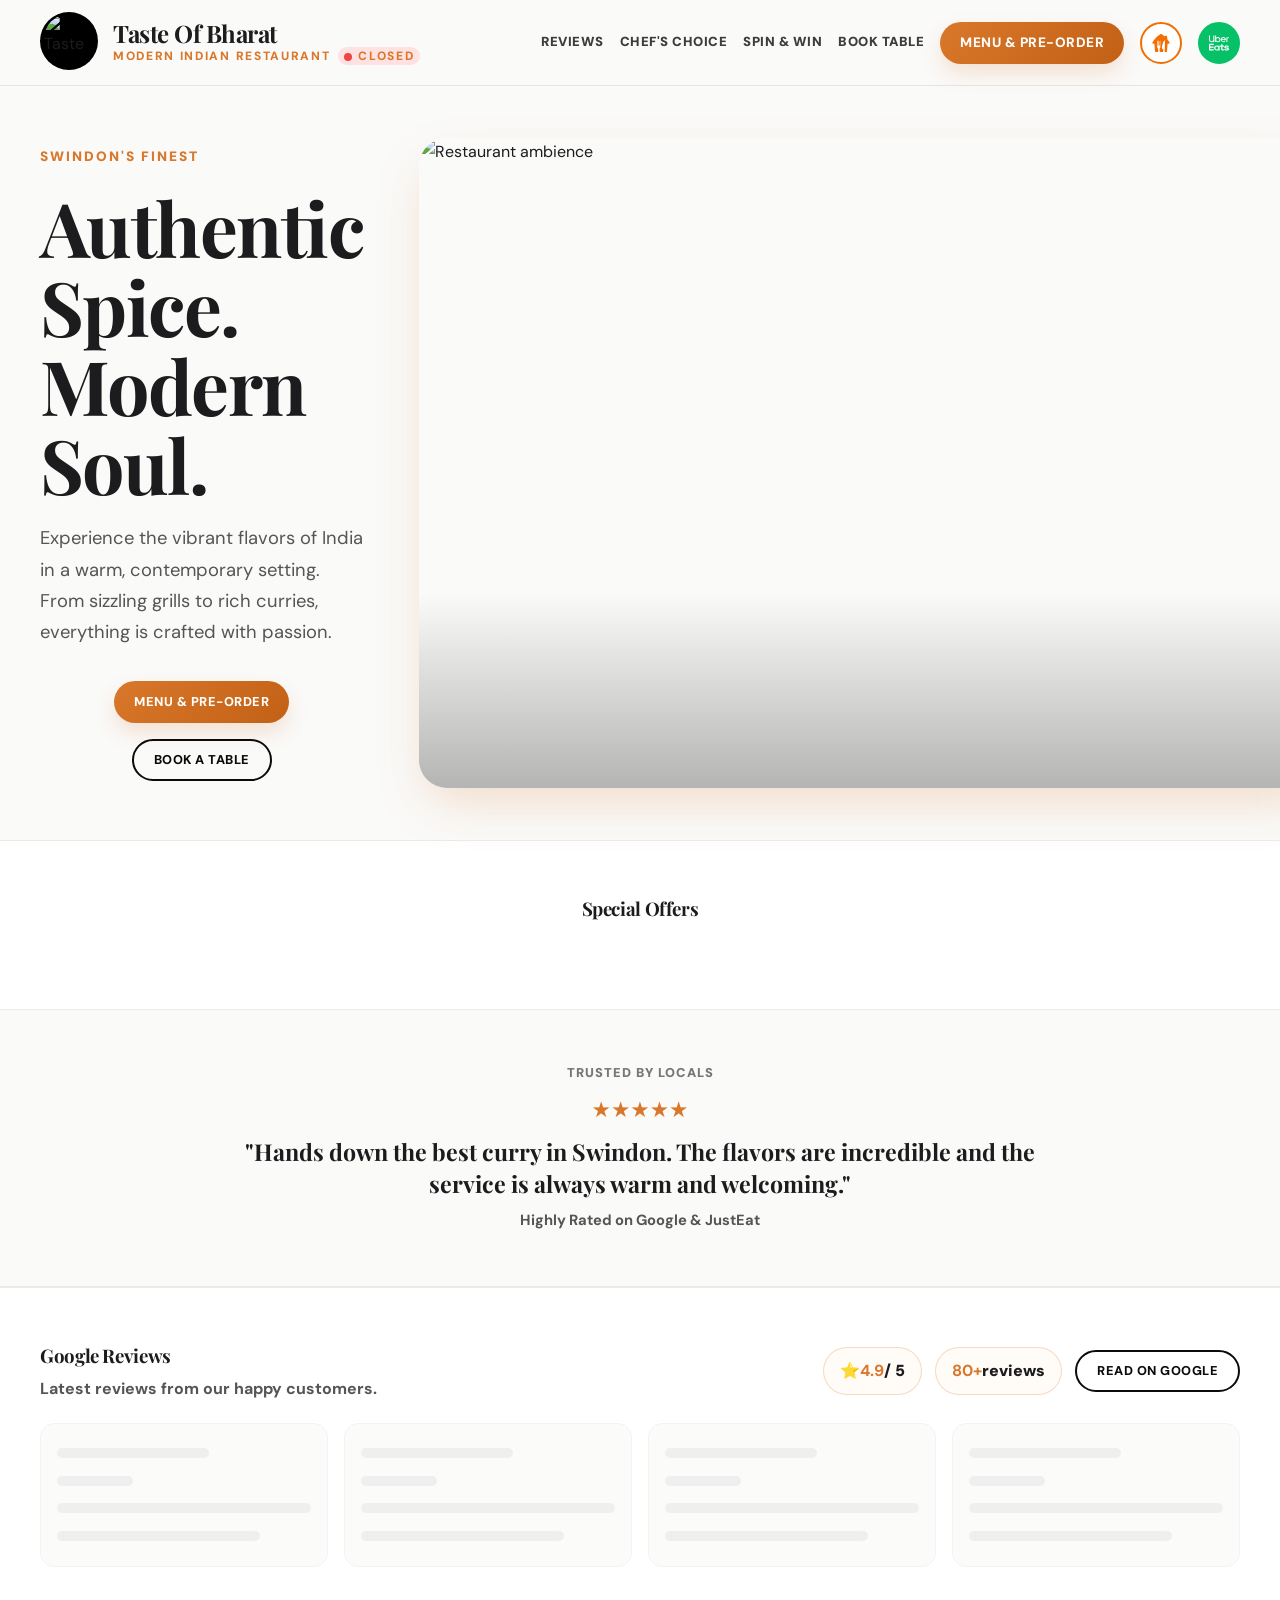
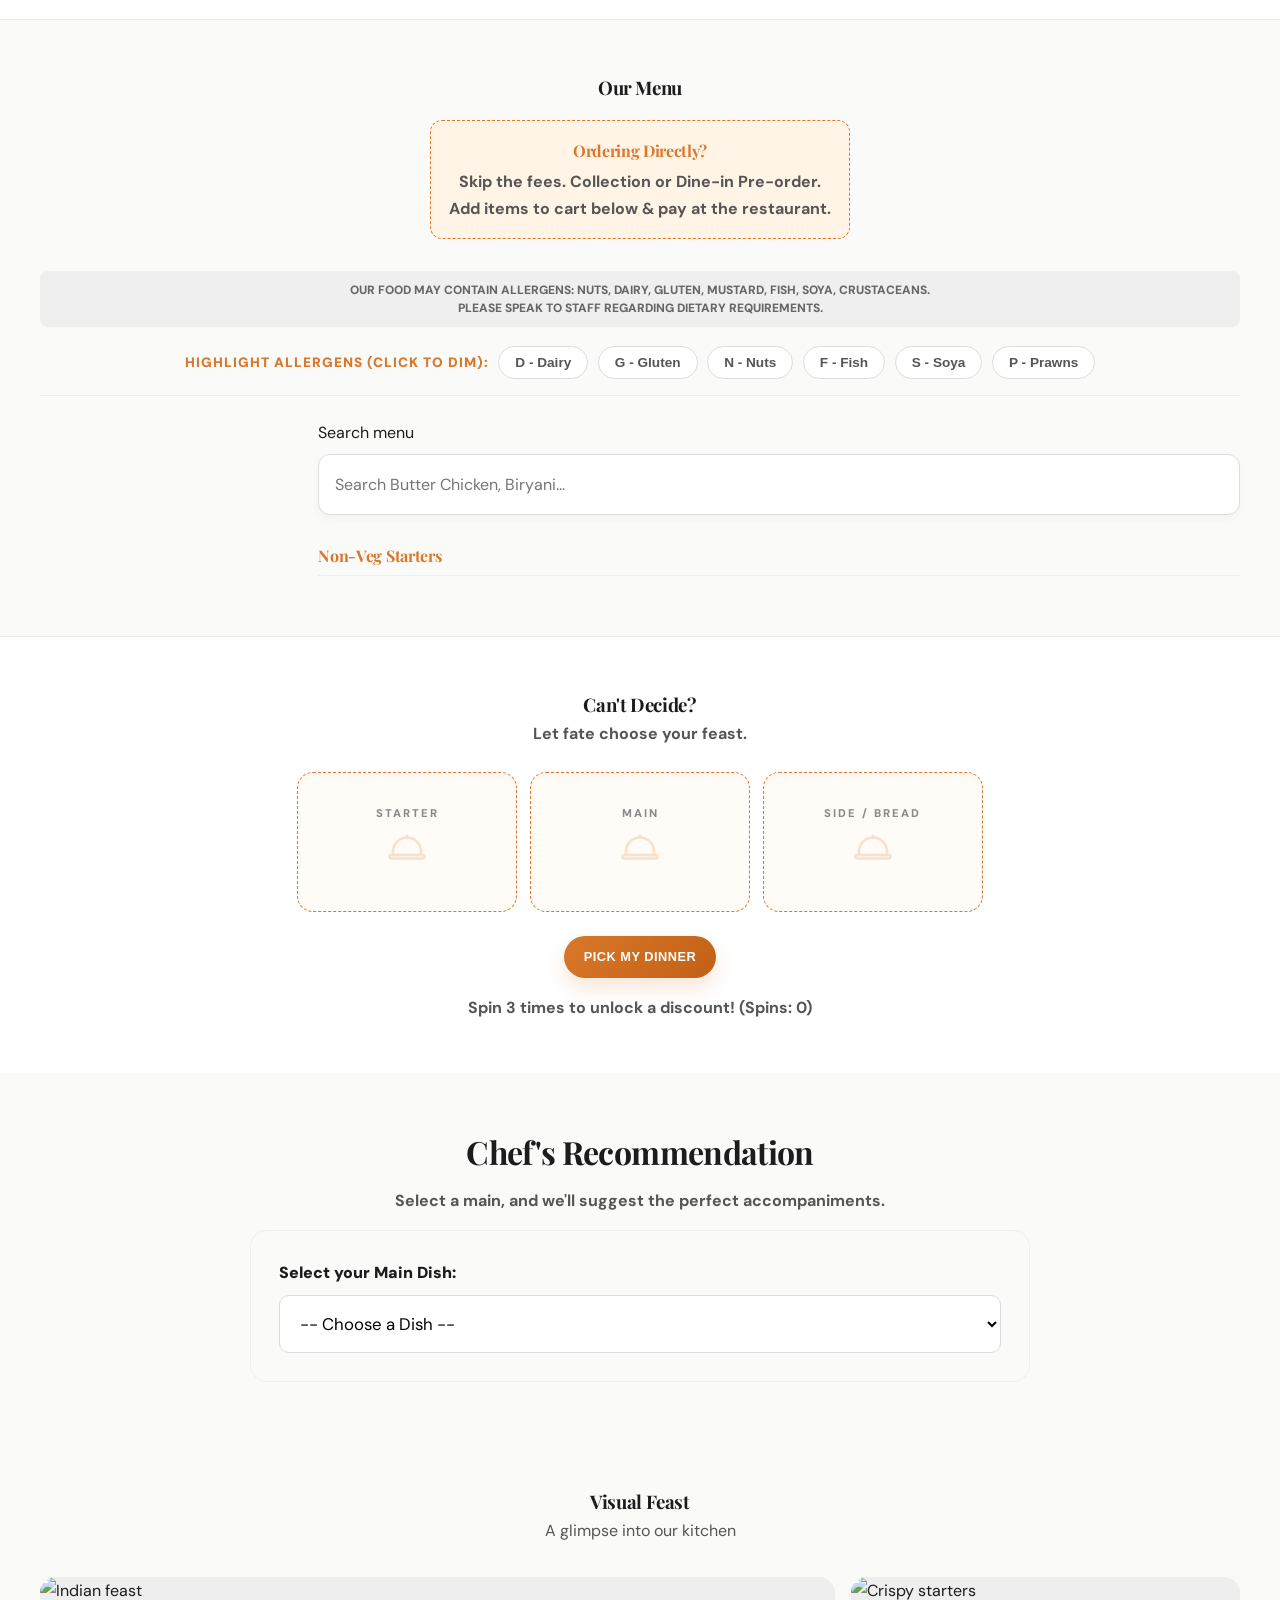
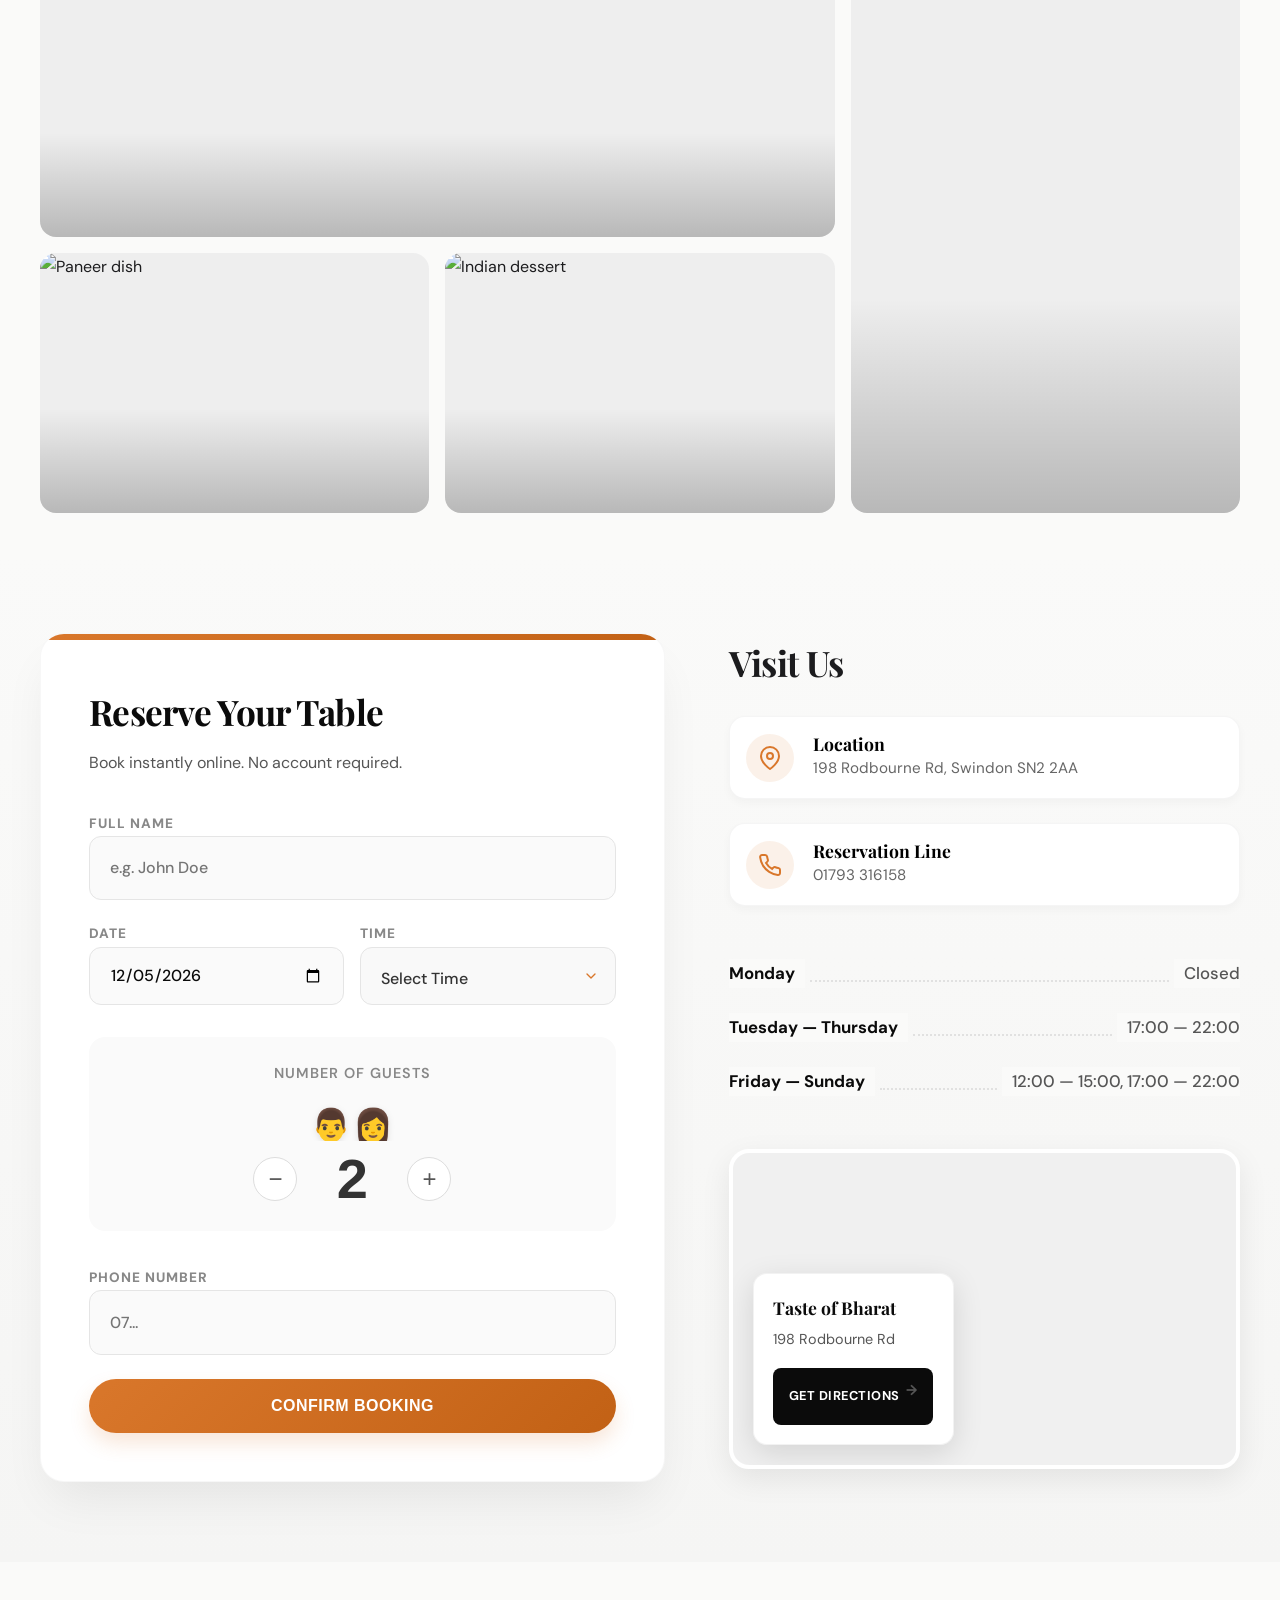
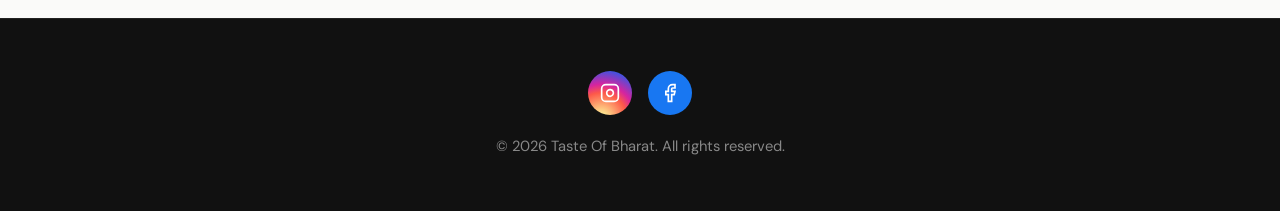
==== commit 8c7b07f3: "Update Header Icons & API Keys" ====
--- a/index.html
+++ b/index.html
@@ -1,28 +1,41 @@
 <!doctype html>
 <html lang="en">
+
 <head>
   <meta charset="utf-8" />
   <meta name="viewport" content="width=device-width, initial-scale=1" />
-   
+
   <title>Taste of Bharat | Modern Indian Restaurant in Swindon</title>
-  <meta name="title" content="Taste of Bharat | Modern Indian Restaurant in Swindon">
-  <meta name="description" content="Experience authentic and modern Indian cuisine at Taste of Bharat, Swindon. Dine-in, takeaway, and delivery available." />
+  <meta name="description"
+    content="Experience authentic and modern Indian cuisine at Taste of Bharat, Swindon. Dine-in, takeaway, and delivery available." />
   <meta name="theme-color" content="#FAFAF9" />
-  <link rel="canonical" href="https://tasteofbharatswindon.co.uk">
-
-  <meta property="og:type" content="website">
-  <meta property="og:url" content="https://tasteofbharatswindon.co.uk/">
-  <meta property="og:title" content="Taste of Bharat | Modern Indian Restaurant">
-  <meta property="og:description" content="Dine-in, takeaway, and delivery. Book a table or pre-order online.">
-  <meta property="og:image" content="https://tasteofbharatswindon.co.uk/hero.jpg">
-  <meta property="og:image:alt" content="Sizzling Indian Mixed Grill Platter at Taste of Bharat">
+  <link rel="canonical" href="https://tasteofbharatswindon.co.uk" />
+
+  <meta property="og:type" content="website" />
+  <meta property="og:title" content="Taste of Bharat | Modern Indian Restaurant" />
+  <meta property="og:image" content="images/hero.webp" />
+
+  <link rel="icon" href="images/logo.jpg" type="image/jpeg">
+  <link rel="apple-touch-icon" href="images/logo.jpg">
+
+  <link rel="preload" as="image" href="images/hero.webp" fetchpriority="high">
+  <link rel="preload" href="https://fonts.gstatic.com/s/dmsans/v14/rP2Fp2ywxg089UriC5MHqO0.woff2" as="font"
+    type="font/woff2" crossorigin>
+
+  <link rel="preconnect" href="https://fonts.googleapis.com">
+  <link rel="preconnect" href="https://fonts.gstatic.com" crossorigin>
+  <link
+    href="https://fonts.googleapis.com/css2?family=DM+Sans:wght@400;500;700;800&family=Playfair+Display:wght@500;600;700&display=swap"
+    rel="stylesheet">
+
+  <link rel="stylesheet" href="style.css">
 
   <script type="application/ld+json">
   {
     "@context": "https://schema.org",
     "@type": "Restaurant",
     "name": "Taste of Bharat",
-    "image": "https://tasteofbharatswindon.co.uk/logo.jpg",
+    "image": "https://tasteofbharatswindon.co.uk/images/hero.webp",
     "url": "https://tasteofbharatswindon.co.uk",
     "telephone": "01793316158",
     "address": {
@@ -34,1028 +47,542 @@
     },
     "geo": {
       "@type": "GeoCoordinates",
-      "latitude": 51.562,
-      "longitude": -1.795
+      "latitude": 51.5627,
+      "longitude": -1.7956
     },
     "servesCuisine": "Indian",
     "priceRange": "££",
-    "openingHoursSpecification": [
-      {"@type":"OpeningHoursSpecification","dayOfWeek":["Tuesday","Wednesday","Thursday","Friday"],"opens":"17:00","closes":"22:00"},
-      {"@type":"OpeningHoursSpecification","dayOfWeek":["Saturday","Sunday"],"opens":"12:00","closes":"14:00"},
-      {"@type":"OpeningHoursSpecification","dayOfWeek":["Saturday","Sunday"],"opens":"17:00","closes":"22:00"}
-    ],
-    "sameAs": [
-      "https://www.instagram.com/tasteofbharat_swindon",
-      "https://www.facebook.com/share/1AG4QmmaMx"
+        "openingHoursSpecification": [
+      {
+        "@type": "OpeningHoursSpecification",
+        "dayOfWeek": ["Tuesday", "Wednesday", "Thursday"],
+        "opens": "17:00",
+        "closes": "22:00"
+      },
+      {
+        "@type": "OpeningHoursSpecification",
+        "dayOfWeek": ["Friday", "Saturday", "Sunday"],
+        "opens": "12:00",
+        "closes": "22:00"
+      }
     ]
+    "menu": "https://tasteofbharatswindon.co.uk/#menu"
   }
   </script>
-
-  <script async src="https://www.googletagmanager.com/gtag/js?id=G-49JT0PQTMH"></script>
-  <script>
-    window.dataLayer = window.dataLayer || [];
-    function gtag(){dataLayer.push(arguments);}
-    gtag('js', new Date());
-    gtag('config', 'G-49JT0PQTMH');
-  </script>
-
-  <link rel="preconnect" href="https://fonts.googleapis.com">
-  <link rel="preconnect" href="https://fonts.gstatic.com" crossorigin>
-  <link href="https://fonts.googleapis.com/css2?family=DM+Sans:opsz,wght@9..40,400;500;700;800&family=Playfair+Display:ital,wght@0,500;0,600;0,700;1,500&display=swap" rel="stylesheet">
-
-  <style>
-    :root {
-      /* Palette */
-      --bg-body: #FAFAF9; 
-      --bg-card: #FFFFFF;
-      --text-main: #1C1C1E;
-      --text-muted: #636366;
-      --text-light: #98989D;
-      --color-primary: #0B0B0B; 
-      --color-accent: #D9772B; 
-      --color-accent-hover: #C0601A;
-      --border-light: rgba(0,0,0,0.06);
-      --shadow-soft: 0 24px 48px -12px rgba(0,0,0,0.06);
-      --shadow-glow: 0 20px 50px -10px rgba(217, 119, 43, 0.25);
-      --container-width: 1240px;
-      --header-height: 90px;
-      --radius-md: 16px;
-      --radius-lg: 32px;
-      --je-orange: #F36D00; 
-    }
-
-    * { box-sizing: border-box; margin: 0; padding: 0; }
-    html { scroll-behavior: smooth; font-size: 16px; -webkit-font-smoothing: antialiased; }
-    body {
-      font-family: 'DM Sans', sans-serif;
-      background-color: var(--bg-body);
-      color: var(--text-main);
-      line-height: 1.7;
-      overflow-x: hidden;
-      background-image: url("data:image/svg+xml,%3Csvg viewBox='0 0 200 200' xmlns='http://www.w3.org/2000/svg'%3E%3Cfilter id='noiseFilter'%3E%3CfeTurbulence type='fractalNoise' baseFrequency='0.8' numOctaves='3' stitchTiles='stitch'/%3E%3C/filter%3E%3Crect width='100%25' height='100%25' filter='url(%23noiseFilter)' opacity='0.04'/%3E%3C/svg%3E");
-    }
-
-    /* Accessibility Skip Link */
-    .skip-link { position: absolute; top: -40px; left: 0; background: var(--color-accent); color: white; padding: 8px; z-index: 2000; transition: top 0.3s; }
-    .skip-link:focus { top: 0; }
-    :focus-visible { outline: 3px solid var(--color-accent); outline-offset: 3px; }
-
-    h1, h2, h3, h4 { font-family: 'Playfair Display', serif; font-weight: 700; color: var(--text-main); letter-spacing: -0.03em; }
-    a { text-decoration: none; color: inherit; transition: all 0.3s cubic-bezier(0.25, 0.46, 0.45, 0.94); }
-    img { max-width: 100%; display: block; height: auto; }
-    ul { list-style: none; }
-
-    .container { max-width: var(--container-width); margin: 0 auto; padding: 0 2rem; }
-     
-    /* Buttons */
-    .btn {
-      display: inline-flex; align-items: center; justify-content: center;
-      padding: 0.8rem 1.6rem; font-weight: 700; letter-spacing: 0.5px;
-      border-radius: 100px; transition: all 0.3s cubic-bezier(0.175, 0.885, 0.32, 1.275);
-      cursor: pointer; font-size: 0.85rem; position: relative; overflow: hidden; text-transform: uppercase; border: none;
-    }
-    .btn:active { transform: scale(0.96); }
-    .btn-primary { background: linear-gradient(135deg, var(--color-accent), #c26115); color: white; box-shadow: 0 10px 20px rgba(217, 119, 43, 0.2); }
-    .btn-primary:hover { transform: translateY(-3px); box-shadow: 0 15px 30px rgba(217, 119, 43, 0.35); }
-    .btn-outline { border: 2px solid var(--color-primary); background: transparent; color: var(--color-primary); font-weight: 800; }
-    .btn-outline:hover { border-color: var(--color-accent); color: var(--color-accent); background: #FFFBF7; transform: translateY(-2px); }
-
-    .btn-justeat {
-      background-color: white; color: var(--je-orange); border: 2px solid var(--je-orange);
-      font-weight: 800; font-style: italic; padding: 0.6rem 1.2rem; gap: 6px;
-    }
-    .btn-justeat:hover { background-color: var(--je-orange); color: white; transform: translateY(-2px); }
-    .btn-justeat svg { width: 18px; height: 18px; fill: currentColor; }
-    .btn-justeat:hover svg { fill: white; }
-
-    /* Animations */
-    .reveal { opacity: 0; transform: translateY(40px); transition: all 1s cubic-bezier(0.16, 1, 0.3, 1); }
-    .reveal.active { opacity: 1; transform: translateY(0); }
-     
-    @keyframes float { 0% { transform: translateY(0px) rotate(-1deg); } 50% { transform: translateY(-12px) rotate(1deg); } 100% { transform: translateY(0px) rotate(-1deg); } }
-    .hero-float { animation: float 8s ease-in-out infinite; }
-     
-    @keyframes slideInUp { from { opacity: 0; transform: translateY(20px); } to { opacity: 1; transform: translateY(0); } }
-    .menu-item-anim { opacity: 0; animation: slideInUp 0.6s cubic-bezier(0.16, 1, 0.3, 1) forwards; }
-
-    /* Navigation */
-    header { position: fixed; top: 0; left: 0; right: 0; height: var(--header-height); z-index: 1000; background: rgba(250, 250, 249, 0.95); backdrop-filter: blur(20px); border-bottom: 1px solid var(--border-light); display: flex; align-items: center; }
-    .nav-container { width: 100%; max-width: var(--container-width); margin: 0 auto; padding: 0 1.5rem; display: flex; justify-content: space-between; align-items: center; }
-    .brand { display: flex; align-items: center; gap: 0.8rem; }
-    .logo-wrapper { width: 50px; height: 50px; min-width: 50px; aspect-ratio: 1/1; border-radius: 50%; border: 2px solid var(--color-accent); overflow: hidden; display: grid; place-items: center; background: #000; padding: 0; margin: 0; }
-    .logo-wrapper img { width: 100%; height: 100%; object-fit: cover; display: block; transform: translateY(-5px); }
-    .brand-text h1 { font-size: 1.2rem; line-height: 1; margin: 0 0 0.2rem 0; color: var(--text-main); font-weight: 800; white-space: nowrap; }
-    .brand-text span { font-size: 0.6rem; text-transform: uppercase; letter-spacing: 0.15em; color: var(--color-accent); font-weight: 800; display: block; }
-     
-    .nav-links { display: flex; gap: 1.2rem; align-items: center; }
-    .nav-links a.nav-link { font-weight: 800; font-size: 0.85rem; color: var(--text-main); position: relative; opacity: 0.9; text-transform: uppercase; letter-spacing: 0.5px; white-space: nowrap; }
-    .nav-links a.nav-link:hover { opacity: 1; color: var(--color-accent); }
-
-    .hamburger { display: none; background: none; border: none; cursor: pointer; flex-direction: column; gap: 6px; z-index: 1002; padding: 10px; }
-    .hamburger span { width: 24px; height: 2px; background: var(--text-main); transition: all 0.3s; }
-     
-    .mobile-menu { position: fixed; top: 0; left: 0; width: 100%; height: 100vh; background: var(--bg-body); z-index: 1001; display: flex; flex-direction: column; align-items: center; justify-content: center; gap: 2rem; transform: translateY(-100%); transition: transform 0.6s cubic-bezier(0.83, 0, 0.17, 1); }
-    .mobile-menu.active { transform: translateY(0); }
-    .mobile-menu a { font-size: 1.4rem; font-family: 'Playfair Display', serif; font-weight: 700; color: var(--text-main); }
-    .close-menu-icon { position: absolute; top: 2rem; right: 2rem; background: none; border: none; cursor: pointer; color: var(--text-main); padding: 10px; transition: transform 0.3s; }
-    .close-menu-icon:hover { transform: rotate(90deg); color: var(--color-accent); }
-    .close-menu-icon svg { width: 32px; height: 32px; }
-
-    /* Sections */
-    .hero { padding-top: calc(var(--header-height) + 4rem); padding-bottom: 4rem; position: relative; overflow: hidden; }
-    .hero-grid { display: grid; grid-template-columns: 1fr 1fr; gap: 5rem; align-items: center; }
-    .hero-content h2 { font-size: clamp(3rem, 6vw, 4.8rem); line-height: 1.05; margin-bottom: 1.5rem; color: var(--text-main); }
-    .hero-content p { font-size: 1.25rem; color: var(--text-muted); margin-bottom: 2.5rem; max-width: 480px; font-weight: 400; }
-     
-    /* Hero Image */
-    .hero-image-frame { display: flex; justify-content: center; }
-    .hero-image { border-radius: var(--radius-lg); box-shadow: var(--shadow-glow); overflow: hidden; transform: rotate(-2deg); transition: all 0.5s ease; }
-
-    .offers-section { padding: 4rem 0; background: white; margin-bottom: 2rem; border-top: 1px solid var(--border-light); border-bottom: 1px solid var(--border-light); }
-    .offers-grid { display: grid; grid-template-columns: repeat(auto-fit, minmax(300px, 1fr)); gap: 2rem; }
-    .offer-card { background: #0B0B0B; color: #E5E5EA; padding: 2rem; border-radius: var(--radius-md); border: 1px solid var(--color-accent); text-align: center; display: flex; flex-direction: column; justify-content: center; transition: transform 0.3s ease; box-shadow: 0 10px 30px rgba(0,0,0,0.1); }
-    .offer-card:hover { transform: translateY(-5px); }
-    .offer-title { color: var(--color-accent); font-family: 'Playfair Display', serif; font-size: 1.5rem; margin-bottom: 0.5rem; letter-spacing: 1px; }
-    .offer-desc { font-size: 1rem; line-height: 1.5; color: #ccc; }
-    .social-proof { padding: 3rem 0; text-align: center; background: #FAFAF9; border-bottom: 1px solid rgba(0,0,0,0.05); }
-    .sp-quote { font-family: 'Playfair Display', serif; font-size: 1.5rem; font-weight: 700; color: var(--text-main); max-width: 700px; margin: 0 auto 0.5rem; line-height: 1.4; }
-
-    /* Menu & Filters */
-    .section-title { text-align: center; margin: 4rem 0 3rem; }
-    .direct-order-box { background: #FFF4E5; border: 1px dashed var(--color-accent); border-radius: 12px; padding: 1.5rem; display: inline-block; margin-bottom: 2rem; box-shadow: 0 5px 15px rgba(217, 119, 43, 0.05); }
-    .direct-order-box h4 { margin-bottom: 0.5rem; color: var(--color-accent); font-size: 1.2rem; }
-    .direct-order-box p { margin: 0; font-size: 1rem; color: var(--text-main); line-height: 1.5; }
-
-    .allergen-notice { font-size: 0.75rem; text-transform: uppercase; color: #777; margin-bottom: 1rem; line-height: 1.5; font-weight: 600; text-align: center; background: #eee; padding: 10px; border-radius: 8px; }
-    .dietary-filters { display: flex; gap: 0.8rem; flex-wrap: wrap; margin-bottom: 2rem; align-items: center; padding-bottom: 1rem; border-bottom: 1px solid rgba(0,0,0,0.05); }
-    .filter-label { font-size: 0.85rem; font-weight: 700; text-transform: uppercase; letter-spacing: 1px; color: var(--color-accent); margin-right: 0.5rem; }
-    .diet-btn { padding: 0.5rem 1rem; border-radius: 50px; border: 1px solid #ddd; background: white; font-size: 0.85rem; cursor: pointer; transition: all 0.2s; color: var(--text-muted); font-weight: 700; }
-    .diet-btn:hover { border-color: var(--text-main); color: var(--text-main); }
-    .diet-btn.active { background: var(--text-main); color: white; border-color: var(--text-main); }
-     
-    .menu-container { display: grid; grid-template-columns: 240px 1fr; gap: 4rem; align-items: start; }
-    .menu-sidebar { position: sticky; top: calc(var(--header-height) + 2rem); max-height: 80vh; overflow-y: auto; border-right: 1px solid var(--border-light); }
-    .category-btn { display: block; width: 100%; text-align: left; padding: 0.8rem 0; margin-bottom: 0; border: none; background: transparent; font-family: 'DM Sans', sans-serif; font-size: 1.05rem; font-weight: 500; color: var(--text-muted); cursor: pointer; transition: all 0.3s; position: relative; }
-    .category-btn:hover { color: var(--color-accent); padding-left: 5px; }
-    .category-btn.active { color: var(--text-main); font-weight: 700; padding-left: 5px; border-left: 2px solid var(--color-accent); }
-    .menu-grid { display: grid; grid-template-columns: repeat(auto-fill, minmax(300px, 1fr)); gap: 1.5rem; }
-     
-    .dish-card { background: var(--bg-card); padding: 2rem; border-radius: var(--radius-md); box-shadow: 0 4px 20px rgba(0,0,0,0.03); transition: all 0.4s; display: flex; flex-direction: column; justify-content: space-between; }
-    .dish-card:hover { transform: translateY(-6px); box-shadow: var(--shadow-soft); }
-    .dish-card.dimmed { opacity: 0.4; filter: grayscale(100%); }
-    .dish-header { display: flex; justify-content: space-between; align-items: flex-start; margin-bottom: 0.6rem; gap: 10px; }
-    .dish-title { font-weight: 700; color: var(--text-main); font-size: 1.1rem; }
-    .dish-price { font-weight: 700; color: var(--color-accent); font-size: 1.1rem; white-space: nowrap; }
-    .dish-desc { font-size: 0.9rem; color: var(--text-muted); line-height: 1.5; margin-bottom: 1rem; }
-    .dish-tags { margin-top: auto; padding-top: 1rem; border-top: 1px dashed #eee; font-size: 0.75rem; font-weight: 800; color: var(--text-light); text-transform: uppercase; letter-spacing: 1px; }
-    .add-to-order-btn { margin-top: 1rem; align-self: flex-start; padding: 0.5rem 1rem; font-size: 0.8rem; border-radius: 50px; border: 1px solid var(--color-accent); color: var(--color-accent); background: transparent; cursor: pointer; transition: all 0.2s; font-weight: 700; text-transform: uppercase; letter-spacing: 0.5px; }
-    .add-to-order-btn:hover { background: var(--color-accent); color: white; }
-
-    /* Spin & Pairing */
-    .diner-spin-section { text-align: center; padding: 4rem 0; background: #fff; border-top: 1px solid var(--border-light); margin-bottom: 2rem; }
-    .spin-container { display: flex; gap: 1rem; justify-content: center; margin: 2rem 0; flex-wrap: wrap; }
-    .spin-slot { width: 220px; height: 140px; background: var(--bg-body); border: 1px solid #E5E5EA; border-radius: var(--radius-md); display: flex; flex-direction: column; align-items: center; justify-content: center; padding: 1rem; box-shadow: inset 0 0 20px rgba(0,0,0,0.03); }
-    .spin-label { font-size: 0.7rem; text-transform: uppercase; color: var(--color-accent); font-weight: 700; letter-spacing: 1.5px; margin-bottom: 0.5rem; }
-    .spin-item { font-family: 'Playfair Display', serif; font-size: 1.2rem; font-weight: 700; color: var(--text-main); line-height: 1.3; }
-    .spin-msg { margin-top: 1.5rem; font-size: 1rem; color: var(--text-muted); font-weight: 500; transition: color 0.3s; }
-    .spin-msg.unlocked { color: #25D366; font-weight: 700; animation: pulse 1s infinite; }
-    @keyframes pulse { 0% { transform: scale(1); } 50% { transform: scale(1.05); } 100% { transform: scale(1); } }
-
-    .pairing-section { background: white; padding: 4rem 0; margin-top: 4rem; border-top: 1px solid var(--border-light); border-bottom: 1px solid var(--border-light); }
-    .pairing-container { max-width: 800px; margin: 0 auto; text-align: center; }
-    .pairing-box { background: #FAFAF9; border: 1px solid #eee; border-radius: var(--radius-md); padding: 2.5rem; margin-top: 2rem; text-align: left; }
-    .pairing-select { width: 100%; padding: 1rem; border-radius: 8px; border: 1px solid #ddd; font-size: 1.1rem; margin-bottom: 2rem; background: white; color: var(--text-main); }
-    .pairing-result { display: none; animation: fadeIn 0.5s ease; }
-    .pairing-result.active { display: block; }
-    .suggestion-grid { display: grid; grid-template-columns: 1fr 1fr; gap: 2rem; margin-top: 1.5rem; }
-    .suggestion-card { background: white; padding: 1.5rem; border-radius: 12px; box-shadow: 0 5px 15px rgba(0,0,0,0.05); border-left: 3px solid var(--color-accent); }
-    .suggestion-label { font-size: 0.8rem; text-transform: uppercase; color: #999; font-weight: 700; letter-spacing: 1px; display: block; margin-bottom: 0.5rem; }
-    .suggestion-name { font-size: 1.1rem; font-weight: 700; color: var(--text-main); font-family: 'Playfair Display', serif; }
-
-    /* Gallery */
-    .gallery-grid { display: grid; grid-template-columns: repeat(12, 1fr); grid-auto-rows: 280px; gap: 1.2rem; padding-bottom: 4rem; }
-    .gallery-item { position: relative; border-radius: var(--radius-md); overflow: hidden; background: #eee; }
-    .gallery-item img { width: 100%; height: 100%; object-fit: cover; transition: transform 0.8s cubic-bezier(0.25, 0.46, 0.45, 0.94); }
-    .gallery-item:hover img { transform: scale(1.05); }
-    .gallery-item::after { content: ''; position: absolute; inset: 0; background: linear-gradient(to bottom, transparent 60%, rgba(0,0,0,0.4)); opacity: 0.7; pointer-events: none; }
-    .g-large { grid-column: span 8; }
-    .g-tall { grid-column: span 4; grid-row: span 2; }
-    .g-std { grid-column: span 4; }
-
-    /* Contact */
-    .info-grid { display: grid; grid-template-columns: 1fr 1fr; gap: 4rem; margin-top: 2rem; }
-    .form-wrapper { background: var(--bg-card); padding: 3rem; border-radius: var(--radius-lg); box-shadow: var(--shadow-soft); position: relative; overflow: hidden; }
-    .form-wrapper::before { content: ''; position: absolute; top: 0; left: 0; width: 100%; height: 4px; background: var(--color-accent); }
-    .form-control { width: 100%; padding: 1.1rem; border-radius: 12px; border: 1px solid #ddd; background: #F9F9F9; color: var(--color-primary); font-family: inherit; font-size: 1rem; transition: all 0.3s; box-sizing: border-box; max-width: 100%; }
-    .form-control:focus { outline: none; border-color: var(--color-accent); background: white; }
-    .form-sub { display:block; margin: 0.4rem 0 1.5rem; color: var(--text-muted); font-size: 0.9rem; }
-    .form-row-2 { display: grid; grid-template-columns: 1fr 1fr; gap: 1.5rem; }
-    .success-message { text-align: center; padding: 2rem 0; color: var(--color-primary); display: none; animation: fadeIn 0.5s ease; }
-    .success-icon { width: 60px; height: 60px; background: #25D366; color: white; border-radius: 50%; display: flex; align-items: center; justify-content: center; margin: 0 auto 1.5rem; font-size: 2rem; }
-    .hours-wrapper h3 { color: var(--color-primary); margin-bottom: 1.5rem; font-size: 2.2rem; font-weight: 700; }
-    .hours-list { background: transparent; padding: 0; border-left: 3px solid var(--color-accent); padding-left: 2rem; margin-top: 2rem; }
-    .hour-row { display: flex; justify-content: space-between; padding: 1rem 0; border-bottom: 1px dashed rgba(0,0,0,0.1); }
-    .map-container { margin-top: 3rem; border-radius: 20px; overflow: hidden; height: 400px; border: 1px solid #ddd; box-shadow: var(--shadow-soft); }
-    .map-container iframe { width: 100% !important; height: 100% !important; }
-    .contact-details { margin-bottom: 2.5rem; display: flex; flex-direction: column; gap: 1rem; }
-    .contact-item { display: flex; align-items: flex-start; gap: 1rem; font-size: 1.1rem; color: var(--text-muted); }
-    .contact-icon { min-width: 40px; height: 40px; background: #FFF4E5; border-radius: 50%; display: flex; align-items: center; justify-content: center; color: var(--color-accent); }
-    .contact-icon svg { width: 20px; height: 20px; }
-
-    /* Cart */
-    .cart-float { position: fixed; bottom: 30px; right: 30px; background: var(--color-accent); color: white; padding: 1rem 1.5rem; border-radius: 50px; box-shadow: 0 10px 30px rgba(217, 119, 43, 0.4); z-index: 999; cursor: pointer; display: none; align-items: center; gap: 10px; font-weight: 700; transition: transform 0.3s; }
-    .cart-float:hover { transform: scale(1.05); }
-    .cart-modal { position: fixed; inset: 0; z-index: 2000; background: rgba(0,0,0,0.6); backdrop-filter: blur(5px); display: none; align-items: center; justify-content: center; opacity: 0; transition: opacity 0.3s ease; }
-    .cart-modal.open { display: flex; opacity: 1; }
-    .cart-content { background: white; width: 90%; max-width: 500px; max-height: 90vh; overflow-y: auto; border-radius: var(--radius-md); padding: 2rem; box-shadow: 0 20px 50px rgba(0,0,0,0.2); transform: translateY(20px); transition: transform 0.3s ease; }
-    .cart-modal.open .cart-content { transform: translateY(0); }
-    .cart-item { display: flex; justify-content: space-between; align-items: center; padding: 0.8rem 0; border-bottom: 1px dashed #eee; }
-    .cart-item-remove { color: red; font-size: 0.8rem; cursor: pointer; background: none; border: none; padding: 5px; }
-    #cartSuccess { display: none; text-align: center; padding: 2rem 0; }
-    #cartSuccess h3 { color: var(--color-accent); margin-bottom: 1rem; }
-    .cart-total { font-size: 1.2rem; font-weight: 700; text-align: right; margin: 1rem 0; border-top: 2px solid #eee; padding-top: 1rem; color: var(--color-primary); }
-
-    /* Footer */
-    footer { background: #111; color: #888; padding: 4rem 0; text-align: center; font-size: 0.9rem; border-top: 1px solid #222; margin-top: 6rem; }
-    .social-links { display: flex; justify-content: center; gap: 1rem; margin-bottom: 1.5rem; }
-    .social-links a { width: 44px; height: 44px; border-radius: 50%; display: flex; justify-content: center; align-items: center; color: white; transition: all 0.3s; }
-    .social-links .fb-btn { background-color: #1877F2; }
-    .social-links .fb-btn:hover { background-color: #166fe5; transform: scale(1.1); }
-    .social-links .insta-btn { background: radial-gradient(circle at 30% 107%, #fdf497 0%, #fdf497 5%, #fd5949 45%,#d6249f 60%,#285AEB 90%); }
-    .social-links .insta-btn:hover { filter: brightness(1.1); transform: scale(1.1); }
-    .admin-link { margin-top: 2rem; cursor: pointer; font-size: 1.2rem; opacity: 0.5; transition: opacity 0.3s; }
-    .admin-link:hover { opacity: 1; color: var(--color-accent); }
-
-    @media (max-width: 900px) {
-      .nav-links { display: none; }
-      .hamburger { display: flex; }
-      .logo-wrapper { width: 45px; height: 45px; min-width: 45px; }
-      .hero { padding-top: calc(var(--header-height) + 1.5rem); text-align: center; }
-      .hero-grid { grid-template-columns: 1fr; gap: 2.5rem; }
-      .menu-container { grid-template-columns: 1fr; gap: 1.5rem; }
-      .menu-sidebar { position: relative; top: 0; display: flex; gap: 0.5rem; padding: 1rem 0; overflow-x: auto; white-space: nowrap; border: none; }
-      .category-btn { width: auto; padding: 0.6rem 1.2rem; background: white; border: 1px solid #eee; border-radius: 50px; font-size: 0.95rem; }
-      .category-btn.active { border-color: var(--color-primary); padding-left: 1.2rem; }
-      .gallery-grid { display: flex; flex-direction: column; gap: 1rem; }
-      .info-grid { grid-template-columns: 1fr; gap: 3rem; }
-      .form-wrapper { padding: 1.5rem; }
-      .form-row-2 { grid-template-columns: 1fr; gap: 1rem; }
-      .map-container { height: 300px; }
-      .offers-grid { grid-template-columns: 1fr; }
-      .suggestion-grid { grid-template-columns: 1fr; gap: 1rem; }
-      .spin-container { gap: 0.5rem; }
-      .spin-slot { width: 100%; height: 100px; }
-    }
-  </style>
 </head>
+
 <body>
-
-  <a href="#main-content" class="skip-link">Skip to content</a>
+  <a href="#main" class="skip-link">Skip to content</a>
+
+  <div id="toast" class="toast" aria-live="polite" aria-atomic="true">
+    <div
+      style="background:#25D366;width:20px;height:20px;border-radius:50%;display:flex;align-items:center;justify-content:center;font-size:12px;font-weight:900;">
+      ✓</div>
+    <span>Item added to order</span>
+  </div>
 
   <header>
-    <div class="nav-container">
+    <div class="nav">
       <div class="brand">
-        <div class="logo-wrapper"><img src="logo.jpg" alt="Taste of Bharat Logo"></div>
+        <div class="logo">
+          <img src="images/logo.jpg" alt="Taste of Bharat Logo" />
+        </div>
         <div class="brand-text">
           <h1>Taste Of Bharat</h1>
-          <span>Modern Indian Restaurant</span>
-        </div>
-      </div>
-      <nav class="nav-links">
-        <a href="#chef-pairing" class="nav-link">Chef's Choice</a>
-        <a href="#diner-spin" class="nav-link">Spin & Win</a>
-        <a href="#contact" class="nav-link">Book Table</a>
-         
-        <a href="#menu" class="btn btn-primary" style="font-size: 0.85rem;">Menu & Pre-Order</a>
-         
-        <a href="https://www.just-eat.co.uk/restaurants-taste-of-bharat-kimbrey-park/menu" class="btn btn-justeat" target="_blank" rel="noopener noreferrer">
-            <svg viewBox="0 0 24 24"><path d="M12 2L2 12h3v8h6v-6h2v6h6v-8h3L12 2z"/></svg> Order on Just Eat
+          <div class="brand-meta">
+            <span>Modern Indian Restaurant</span>
+            <div id="statusBadge" class="status-badge loading">
+              <span class="dot"></span> <span id="statusText">...</span>
+            </div>
+          </div>
+        </div>
+      </div>
+
+      <nav class="links" aria-label="Primary navigation">
+        <a href="#reviews" class="navlink">Reviews</a>
+        <a href="#chef" class="navlink">Chef's Choice</a>
+        <a href="#spin" class="navlink">Spin & Win</a>
+        <a href="#contact" class="navlink">Book Table</a>
+        <a href="#menu" class="btn btn-primary" style="font-size:.85rem;">Menu & Pre-Order</a>
+        <a href="https://www.just-eat.co.uk/restaurants-taste-of-bharat-kimbrey-park/menu" class="btn-icon btn-justeat"
+          target="_blank" rel="noopener noreferrer" aria-label="Order on Just Eat">
+          <svg viewBox="0 0 24 24" aria-hidden="true">
+            <path
+              d="M20.6138 7.1997c-.0019-.0024-.0716-.0708-.0867-.2003a37.1998 37.1998 0 0 0-.5677-4.0793.6637.6637 0 0 0-.575-.516l-1.9612-.2364c0 .0002-.0213-.0027-.0516 0a.4129.4129 0 0 0-.4129.4128v.6792c.0071.0337-.0345.0156-.0412.0186A27.5178 27.5178 0 0 0 12.9723.2931c-.366-.245-.7355-.293-.9692-.293-.5918-.0016-.9527.293-.9693.293C4.277 4.4686.559 11.243.4155 11.6146c-.1799.3807.0325.8309.4407.9341l1.9457.3747a.6668.6668 0 0 1 .4862.5688c.0155.3437.384 8.0161.8454 10.0062.0076.0609.1743.4985.6482.4986h.0145c1.1318-.0299 2.2639-.0485 3.396-.063a.2198.2198 0 0 0 .2178-.2188c0-.1794-.0283-.0597-.2312-3.9565a.4129.4129 0 0 0-.2024-.323 2.0985 2.0985 0 0 1-1.0208-1.695c-.2262-5.8941.0116-8.2329-.0072-8.2329.0112-.528.8097-.5116.7824.0465-.11 1.8084-.0902 3.6209-.0702 5.4315.0106.6197.9396.6032.929-.0165-.0351-1.9045-.0248-3.8347.0733-5.4615.0065-.5085.7941-.529.7824.0465-.1067 1.7985-.0933 3.601-.0702 5.4016.0097.6192.9387.6048.929-.0145.011.011-.0846-2.8339.0733-5.4346.0112-.528.7824-.5194.7824.0464-.1515 2.6902-.0805 5.386 0 8.0771a2.0975 2.0975 0 0 1-.9104 1.731.4046.4046 0 0 0-.1734.3045s-.0475.4036.13 2.3576c.0542.5713.116 1.1418.1766 1.7125a.2064.2064 0 0 0 .2064.1796 468.6068 468.6068 0 0 1 4.0556.0093.2064.2064 0 0 0 .2064-.1817c.256-2.3421.3159-3.6582.3159-3.6582a.2323.2323 0 0 0-.2065-.225l-1.3419-.1848c.0058.0119-.4402-.0659-.4005-.5347.5357-7.8107 3.109-10.4398 3.109-10.4398a.8257.8257 0 0 1 .125-.1032c.2186-.1583.528-.0676.6265.1837a.8132.8132 0 0 1 .033.188c.222 2.4535.1136 6.6298-.0237 9.8875-.1167 2.7653-.258 4.936-.258 4.936 0 .089.072.161.161.161.7425.0117 1.485.0293 2.2275.0465a.671.671 0 0 0 .6482-.4986c.4614-1.99.8258-9.6625.8454-10.0062a.6647.6647 0 0 1 .4862-.5688l1.9457-.3747c.4082-.1032.6206-.5534.4407-.9341-.0355-.0956-.918-1.8515-2.9707-4.418z" />
+          </svg>
+        </a>
+        <a href="https://www.ubereats.com/gb/store/taste-of-bharat-swindon/TSNZ7fTuW7aWoCVLkePIWQ?diningMode=DELIVERY"
+          class="btn-icon btn-ubereats" target="_blank" rel="noopener noreferrer" aria-label="Order on Uber Eats">
+          <svg viewBox="0 0 24 24" aria-hidden="true">
+            <path
+              d="M0 2.8645v4.9972c0 1.8834 1.3315 3.1297 3.0835 3.1297a2.9652 2.9652 0 0 0 2.1502-.876v.7425H6.445V2.8645H5.223v4.9339c0 1.2642-.8696 2.1198-1.9954 2.122-1.1386-.0023-1.997-.834-1.997-2.122V2.8645zm7.3625 0v7.9934h1.163v-.7318a2.9915 2.9915 0 0 0 2.1177.876c1.714.048 3.1295-1.3283 3.1295-3.0429s-1.4155-3.091-3.1295-3.0429a2.9674 2.9674 0 0 0-2.107.876V2.8645zm9.8857 2.0561c-1.6752-.0074-3.0369 1.3492-3.0356 3.0245 0 1.7366 1.3732 3.0373 3.1537 3.0373a3.123 3.123 0 0 0 2.5578-1.2438l-.8495-.6177a2.0498 2.0498 0 0 1-1.7083.8585c-.9763.0126-1.8147-.6915-1.971-1.6553h4.818v-.379c0-1.734-1.254-3.0238-2.9638-3.0245zm6.1632.0667a1.5943 1.5943 0 0 0-1.376.7657v-.7186h-1.163v5.8235h1.1741V7.5465c0-.9023.5581-1.4847 1.3268-1.4847h.4949V4.9886c-.1576.0013-.3186-.0009-.4568-.0013zm-6.2034.944a1.844 1.844 0 0 1 1.8337 1.486H15.424a1.844 1.844 0 0 1 1.784-1.486zm-6.6589.0056c1.1223-.0084 2.0365.8992 2.0364 2.0215-.0026 1.1203-.914 2.0258-2.0343 2.021a2.0151 2.0151 0 0 1-1.4159-.5987A2.0152 2.0152 0 0 1 8.55 7.9592a2.0152 2.0152 0 0 1 .5838-1.422 2.0152 2.0152 0 0 1 1.4153-.6003zM0 12.9864v7.9716h5.7222v-1.3666H1.5458v-1.971h4.0647v-1.314H1.5458v-1.9556h4.1764v-1.3644zm14.5608.4097v1.6861h-1.1519v1.338h1.1545v3.143c0 .7927.5712 1.4209 1.6005 1.4209h1.6425L17.8 19.646h-1.1412c-.3482 0-.5714-.1509-.5714-.464v-2.7683H17.8v-1.3316h-1.7062v-1.686zm-5.2974 1.5275c-1.7348-.0103-3.141 1.4035-3.1214 3.1382.0196 1.7346 1.4575 3.1163 3.1915 3.0668a2.9915 2.9915 0 0 0 1.912-.6655v.532h1.5175v-5.9129h-1.509v.5257a3.0047 3.0047 0 0 0-1.9205-.6835c-.0244-.0007-.0492-.0006-.0701-.0008zm11.771.0077c-1.5855 0-2.7002.6437-2.7002 1.8854 0 .8607.6132 1.4213 1.936 1.695l1.4478.3286c.5694.1095.7224.2585.7224.4906 0 .3701-.438.6022-1.1279.6022-.876 0-1.3774-.1907-1.5723-.8477h-1.533c.219 1.2307 1.1563 2.05 3.0484 2.05h.0022c1.752 0 2.7422-.819 2.7422-1.9534 0-.8059-.5847-1.4084-1.8089-1.6668l-1.2943-.2605c-.7511-.1358-.988-.2738-.988-.5454 0-.357.3616-.5757 1.0295-.5757.7227 0 1.2527.1925 1.406.8473h1.5175c-.0854-1.2286-.9899-2.0497-2.8273-2.0497zM9.467 16.1815c1.0092.0096 1.8188.8369 1.8067 1.8461.0014 1.0046-.8198 1.816-1.8243 1.8025-1.0075-.0048-1.8203-.8256-1.8155-1.833.0048-1.0076.8255-1.8204 1.833-1.8156z" />
+          </svg>
         </a>
       </nav>
-      <button class="hamburger" onclick="toggleMobileMenu()" aria-label="Open Menu" aria-expanded="false" aria-controls="mobileMenu">
+
+      <button class="hamburger" id="hamburger" aria-label="Open menu" aria-expanded="false" aria-controls="mobileMenu">
         <span></span><span></span><span></span>
       </button>
     </div>
   </header>
 
-  <div id="mobileMenu" class="mobile-menu">
-    <button class="close-menu-icon" onclick="toggleMobileMenu()" aria-label="Close Menu">
-      <svg viewBox="0 0 24 24" fill="none" stroke="currentColor" stroke-width="2" stroke-linecap="round" stroke-linejoin="round"><line x1="18" y1="6" x2="6" y2="18"></line><line x1="6" y1="6" x2="18" y2="18"></line></svg>
+  <div id="mobileMenu" class="mobile-menu" aria-hidden="true">
+    <button class="close" id="closeMenu" aria-label="Close menu">
+      <svg viewBox="0 0 24 24" fill="none" stroke="currentColor" stroke-width="2" stroke-linecap="round"
+        stroke-linejoin="round" width="34" height="34" aria-hidden="true">
+        <line x1="18" y1="6" x2="6" y2="18"></line>
+        <line x1="6" y1="6" x2="18" y2="18"></line>
+      </svg>
     </button>
-    <a href="#chef-pairing" onclick="toggleMobileMenu()">Chef's Choice</a>
-    <a href="#diner-spin" onclick="toggleMobileMenu()">Spin & Win</a>
-    <a href="#contact" onclick="toggleMobileMenu()">Book a Table</a>
-    <a href="#menu" class="btn btn-primary" onclick="toggleMobileMenu()">Menu & Pre-Order</a>
-    <a href="https://www.just-eat.co.uk/restaurants-taste-of-bharat-kimbrey-park/menu" class="btn btn-justeat" target="_blank" rel="noopener noreferrer" onclick="toggleMobileMenu()">
-       <svg viewBox="0 0 24 24"><path d="M12 2L2 12h3v8h6v-6h2v6h6v-8h3L12 2z"/></svg> Order on Just Eat
-    </a>
+    <a href="#reviews" class="mLink">Reviews</a>
+    <a href="#chef" class="mLink">Chef's Choice</a>
+    <a href="#spin" class="mLink">Spin & Win</a>
+    <a href="#contact" class="mLink">Book a Table</a>
+    <a href="#menu" class="btn btn-primary mLink">Menu & Pre-Order</a>
+    <a href="https://www.just-eat.co.uk/restaurants-taste-of-bharat-kimbrey-park/menu" class="btn btn-justeat mLink"
+      target="_blank" rel="noopener noreferrer">Order on Just Eat</a>
+    <a href="https://www.ubereats.com/gb/store/taste-of-bharat-swindon/TSNZ7fTuW7aWoCVLkePIWQ?diningMode=DELIVERY"
+      class="btn btn-ubereats mLink" target="_blank" rel="noopener noreferrer">Order on Uber Eats</a>
   </div>
 
-  <main id="main-content">
+  <main id="main">
     <section class="hero">
       <div class="container hero-grid">
-        <div class="hero-content reveal">
-          <div style="text-transform:uppercase; letter-spacing:2px; font-weight:700; color:var(--color-accent); margin-bottom:1.5rem; font-size: 0.85rem;">Swindon's Finest</div>
+        <div>
+          <div class="kicker">Swindon's Finest</div>
           <h2>Authentic Spice.<br>Modern Soul.</h2>
-          <p>Experience the vibrant flavors of India in a warm, contemporary setting. From sizzling grills to rich curries, everything is crafted with passion.</p>
-          <div style="display: flex; gap: 1rem; flex-wrap: wrap;">
+          <p>Experience the vibrant flavors of India in a warm, contemporary setting. From sizzling grills to rich
+            curries, everything is crafted with passion.</p>
+          <div style="display:flex;gap:1rem;flex-wrap:wrap;justify-content:center">
             <a href="#menu" class="btn btn-primary">Menu & Pre-Order</a>
             <a href="#contact" class="btn btn-outline">Book a Table</a>
           </div>
         </div>
-        <div class="hero-image-frame reveal">
-          <div class="hero-image hero-float">
-            <img src="hero.jpg" alt="Sizzling Mixed Grill Platter" fetchpriority="high">
-          </div>
-        </div>
-      </div>
-    </section>
-
-    <section class="offers-section reveal">
+
+        <div class="hero-media">
+          <div class="hero-frame">
+            <img src="images/hero.webp" width="900" height="650" alt="Restaurant ambience" />
+          </div>
+        </div>
+      </div>
+    </section>
+
+    <section class="section offers">
       <div class="container">
-        <div class="section-title" style="margin-top:0;"><h3>Special Offers</h3></div>
-        <div class="offers-grid">
-          <div class="offer-card"><div class="offer-title">EAT IN OFFER</div><div class="offer-desc">Spend £50 and we will refund your Outlet Village parking charge.</div></div>
-          <div class="offer-card"><div class="offer-title">EAT IN OFFER</div><div class="offer-desc">Free beer with a main meal, every Tuesday.</div></div>
-          <div class="offer-card"><div class="offer-title">TAKEAWAY OFFER</div><div class="offer-desc">5% discount on takeaway / collections, every Thursday.</div></div>
-        </div>
-      </div>
-    </section>
-
-    <section class="social-proof reveal">
+        <div class="section-title">
+          <h3>Special Offers</h3>
+        </div>
+        <div class="offers-grid" id="offersGrid"></div>
+      </div>
+    </section>
+
+    <section class="section social-proof">
       <div class="container">
-        <div class="sp-text">Trusted by Locals</div>
-        <div class="sp-stars">★★★★★</div>
-        <div class="sp-quote">"Hands down the best curry in Swindon. The flavors are incredible and the service is always warm and welcoming."</div>
-        <div style="margin-top:0.5rem; font-size:0.9rem; color:var(--text-muted);">Highly Rated Restaurant</div>
-      </div>
-    </section>
-
-    <div class="container reveal" id="menu">
-      <div class="section-title">
-        <h3>Our Menu</h3>
-        <div class="direct-order-box">
-          <h4>Ordering Directly?</h4>
-          <p>Skip the fees. <strong>Collection or Dine-in Pre-order.</strong><br>Simply add items to cart below & Pay at the restaurant.</p>
-        </div>
-      </div>
-       
-      <div class="allergen-notice">
-        <p>OUR FOOD MAY CONTAIN THE FOLLOWING ALLERGENS: NUTS, DAIRY, GLUTEN, MUSTARD, FISH, SOYA, CRUSTACEANS.<br>
-        PLEASE SPEAK TO A MEMBER OF STAFF REGARDING ANY DIETARY REQUIREMENTS.</p>
-      </div>
-       
-      <div class="dietary-filters">
-        <span class="filter-label">Highlight Allergens (Click to Dim Items):</span>
-        <button class="diet-btn" data-filter="D" onclick="toggleFilter('D')">D - Dairy</button>
-        <button class="diet-btn" data-filter="G" onclick="toggleFilter('G')">G - Gluten</button>
-        <button class="diet-btn" data-filter="N" onclick="toggleFilter('N')">N - Nuts</button>
-        <button class="diet-btn" data-filter="F" onclick="toggleFilter('F')">F - Fish</button>
-        <button class="diet-btn" data-filter="S" onclick="toggleFilter('S')">S - Soya</button>
-        <button class="diet-btn" data-filter="P" onclick="toggleFilter('P')">P - Prawns</button>
-      </div>
-
-      <div class="menu-container">
-        <aside class="menu-sidebar" id="categoryList"></aside>
-        <div class="menu-content">
-          <div style="margin-bottom: 2.5rem;">
-            <input type="text" id="menuSearch" placeholder="Search for Butter Chicken, Biryani..." 
-                   style="width: 100%; padding: 1.2rem; border-radius: 12px; border: 1px solid #ddd; font-family: inherit; font-size:1rem;">
-          </div>
-          <div class="menu-grid" id="menuGrid"></div>
-        </div>
-      </div>
-    </div>
-
-    <section id="diner-spin" class="diner-spin-section reveal">
+        <div
+          style="color:var(--text-light);text-transform:uppercase;letter-spacing:1px;font-size:.8rem;font-weight:900">
+          Trusted by Locals</div>
+        <div class="stars">★★★★★</div>
+        <div class="quote">"Hands down the best curry in Swindon. The flavors are incredible and the service is always
+          warm and welcoming."</div>
+        <div style="margin-top:.6rem;font-size:.92rem;color:var(--text-muted);font-weight:700">Highly Rated on Google &
+          JustEat</div>
+      </div>
+    </section>
+
+    <section id="reviews" class="section reviews">
       <div class="container">
+        <div class="reviews-top">
+          <div>
+            <h3 style="margin-bottom:.25rem">Google Reviews</h3>
+            <p style="color:var(--text-muted);font-weight:700">Latest reviews from our happy customers.</p>
+          </div>
+          <div class="reviews-badge" aria-label="Google rating summary">
+            <div class="badge">⭐ <strong id="googleRating">4.9</strong> / 5</div>
+            <div class="badge"><strong id="googleCount">80+</strong> reviews</div>
+            <a class="btn btn-outline" target="_blank" rel="noopener noreferrer"
+              href="https://www.google.com/maps/place/Taste+of+Bharat/@51.5632502,-1.8025371,17z/data=!4m8!3m7!1s0x487145d94b747959:0x92939de9a8bb7ccb!8m2!3d51.5632469!4d-1.7999622!9m1!1b1!16s%2Fg%2F11xgt6t7s5?entry=ttu&g_ep=EgoyMDI2MDEyMS4wIKXMDSoASAFQAw%3D%3D">Read
+              on Google</a>
+          </div>
+        </div>
+
+        <div id="googleReviews" class="review-grid" aria-live="polite">
+          <div class="review skeleton">
+            <div class="skeleton-line" style="width:60%"></div>
+            <div class="skeleton-line" style="width:30%"></div>
+            <div class="skeleton-line"></div>
+            <div class="skeleton-line" style="width:80%"></div>
+          </div>
+          <div class="review skeleton">
+            <div class="skeleton-line" style="width:60%"></div>
+            <div class="skeleton-line" style="width:30%"></div>
+            <div class="skeleton-line"></div>
+            <div class="skeleton-line" style="width:80%"></div>
+          </div>
+          <div class="review skeleton">
+            <div class="skeleton-line" style="width:60%"></div>
+            <div class="skeleton-line" style="width:30%"></div>
+            <div class="skeleton-line"></div>
+            <div class="skeleton-line" style="width:80%"></div>
+          </div>
+          <div class="review skeleton">
+            <div class="skeleton-line" style="width:60%"></div>
+            <div class="skeleton-line" style="width:30%"></div>
+            <div class="skeleton-line"></div>
+            <div class="skeleton-line" style="width:80%"></div>
+          </div>
+        </div>
+      </div>
+    </section>
+
+    <section id="menu" class="section">
+      <div class="container">
+        <div class="section-title">
+          <h3>Our Menu</h3>
+          <div class="direct-order">
+            <h4>Ordering Directly?</h4>
+            <p style="color:var(--text-muted);font-weight:700">Skip the fees. <strong>Collection or Dine-in
+                Pre-order.</strong><br>Add items to cart below & pay at the restaurant.</p>
+          </div>
+        </div>
+        <div class="allergen">OUR FOOD MAY CONTAIN ALLERGENS: NUTS, DAIRY, GLUTEN, MUSTARD, FISH, SOYA,
+          CRUSTACEANS.<br>PLEASE SPEAK TO STAFF REGARDING DIETARY REQUIREMENTS.</div>
+        <div class="filters">
+          <span class="label">Highlight Allergens (Click to Dim):</span>
+          <button class="fbtn" data-filter="D" type="button">D - Dairy</button>
+          <button class="fbtn" data-filter="G" type="button">G - Gluten</button>
+          <button class="fbtn" data-filter="N" type="button">N - Nuts</button>
+          <button class="fbtn" data-filter="F" type="button">F - Fish</button>
+          <button class="fbtn" data-filter="S" type="button">S - Soya</button>
+          <button class="fbtn" data-filter="P" type="button">P - Prawns</button>
+        </div>
+        <div class="menu-wrap">
+          <aside class="cats" id="categoryList" aria-label="Menu categories"></aside>
+          <div>
+            <label for="menuSearch" class="label" style="display:block;text-align:left;margin-bottom:.5rem">Search
+              menu</label>
+            <input id="menuSearch" class="search" type="text" placeholder="Search Butter Chicken, Biryani..."
+              autocomplete="off" />
+            <div id="menuGrid" class="grid" aria-live="polite"></div>
+          </div>
+        </div>
+      </div>
+    </section>
+
+    <section id="spin" class="section white">
+      <div class="container" style="text-align:center">
         <h3>Can't Decide?</h3>
-        <p>Let fate choose your feast.</p>
-        <div class="spin-container">
-           <div class="spin-slot"><div class="spin-label">Starter</div><div class="spin-item" id="slotStarter">?</div></div>
-           <div class="spin-slot"><div class="spin-label">Main</div><div class="spin-item" id="slotMain">?</div></div>
-           <div class="spin-slot"><div class="spin-label">Side / Bread</div><div class="spin-item" id="slotSide">?</div></div>
-        </div>
-        <button class="btn btn-primary" onclick="spinDinner()">Pick My Dinner</button>
-        <div id="spinMessage" class="spin-msg">Spin 3 times to unlock a discount! (Spins: <span id="spinCount">0</span>)</div>
-      </div>
-    </section>
-
-    <section id="chef-pairing" class="pairing-section reveal">
-      <div class="container pairing-container">
-        <h3 style="font-size:2rem; margin-bottom:1rem;">Chef's Recommendation</h3>
-        <p style="color:var(--text-muted);">Unsure what to order? Select a main, and we'll suggest the perfect accompaniments.</p>
-        <div class="pairing-box">
-          <label style="display:block; margin-bottom:0.5rem; font-weight:700;">Select your Main Dish:</label>
-          <select id="pairingSelect" class="pairing-select" onchange="generatePairing()">
+        <p style="color:var(--text-muted);font-weight:700">Let fate choose your feast.</p>
+
+        <div class="spin" aria-label="Spin slots">
+          <div class="slot"><label>Starter</label>
+            <div id="slotStarter" class="spin-item spin-placeholder"><svg width="40" height="40" viewBox="0 0 24 24"
+                fill="none" stroke="currentColor" stroke-width="1.5" stroke-linecap="round" stroke-linejoin="round">
+                <path d="M12 2C7.58 2 4 5.58 4 10v2h16v-2c0-4.42-3.58-8-8-8z" />
+                <path d="M12 2v-1" />
+                <rect x="2" y="12" width="20" height="2" rx="1" />
+              </svg></div>
+          </div>
+          <div class="slot"><label>Main</label>
+            <div id="slotMain" class="spin-item spin-placeholder"><svg width="40" height="40" viewBox="0 0 24 24"
+                fill="none" stroke="currentColor" stroke-width="1.5" stroke-linecap="round" stroke-linejoin="round">
+                <path d="M12 2C7.58 2 4 5.58 4 10v2h16v-2c0-4.42-3.58-8-8-8z" />
+                <path d="M12 2v-1" />
+                <rect x="2" y="12" width="20" height="2" rx="1" />
+              </svg></div>
+          </div>
+          <div class="slot"><label>Side / Bread</label>
+            <div id="slotSide" class="spin-item spin-placeholder"><svg width="40" height="40" viewBox="0 0 24 24"
+                fill="none" stroke="currentColor" stroke-width="1.5" stroke-linecap="round" stroke-linejoin="round">
+                <path d="M12 2C7.58 2 4 5.58 4 10v2h16v-2c0-4.42-3.58-8-8-8z" />
+                <path d="M12 2v-1" />
+                <rect x="2" y="12" width="20" height="2" rx="1" />
+              </svg></div>
+          </div>
+        </div>
+
+        <button class="btn btn-primary" id="spinBtn" type="button">Pick My Dinner</button>
+        <div id="spinMessage" class="spin-msg">Spin 3 times to unlock a discount! (Spins: <span id="spinCount">0</span>)
+        </div>
+      </div>
+    </section>
+
+    <section id="chef" class="section">
+      <div class="container pairbox">
+        <h3 style="font-size:2rem;margin-bottom:.5rem">Chef's Recommendation</h3>
+        <p style="color:var(--text-muted);font-weight:700">Select a main, and we'll suggest the perfect accompaniments.
+        </p>
+        <div class="pairpanel">
+          <label for="pairingSelect" style="display:block;margin-bottom:.5rem;font-weight:900">Select your Main
+            Dish:</label>
+          <select id="pairingSelect" class="select">
             <option value="">-- Choose a Dish --</option>
-            <option value="Butter Chicken">Butter Chicken</option>
-            <option value="Lamb Rogan Josh">Lamb Rogan Josh</option>
-            <option value="Railway Lamb Curry">Railway Lamb Curry</option>
-            <option value="Fish Moilee">Fish Moilee</option>
-            <option value="Paneer Butter Masala">Paneer Butter Masala</option>
-            <option value="Saag Paneer">Saag Paneer</option>
-            <option value="Dal Makhani">Dal Makhani</option>
-            <option value="Channa Masala">Channa Masala</option>
-            <option value="Chicken Dum Biryani">Chicken Dum Biryani</option>
-            <option value="Grandmas Chicken Curry">Grandmas Chicken Curry</option>
-            <option value="Kadai Paneer">Kadai Paneer</option>
-            <option value="Patiyala Lamb Chop">Patiyala Lamb Chop</option>
+            <option>Butter Chicken</option>
+            <option>Lamb Rogan Josh</option>
+            <option>Railway Lamb Curry</option>
+            <option>Fish Moilee</option>
+            <option>Paneer Butter Masala</option>
+            <option>Saag Paneer</option>
+            <option>Dal Makhani</option>
+            <option>Channa Masala</option>
+            <option>Chicken Dum Biryani</option>
+            <option>Grandmas Chicken Curry</option>
+            <option>Kadai Paneer</option>
+            <option>Patiyala Lamb Chop</option>
           </select>
-          <div id="pairingResult" class="pairing-result">
-            <div style="text-align:center; margin-bottom:1rem; color:var(--color-accent); font-weight:700;">PERFECT MATCH</div>
-            <div class="suggestion-grid">
-              <div class="suggestion-card"><span class="suggestion-label">Best Bread/Rice</span><div class="suggestion-name" id="sugSide">Garlic Naan</div></div>
-              <div class="suggestion-card"><span class="suggestion-label">Best Starter</span><div class="suggestion-name" id="sugStart">Onion Bhaji</div></div>
-            </div>
-          </div>
-        </div>
-      </div>
-    </section>
-
-    <div class="container reveal" id="gallery" style="margin-top: 6rem;">
-      <div class="section-title"><h3>Visual Feast</h3><p>A glimpse into our kitchen</p></div>
-      <div class="gallery-grid">
-        <div class="gallery-item g-large"><img src="feast.jpg" alt="Indian Feast" loading="lazy" width="800" height="600"></div>
-        <div class="gallery-item g-tall"><img src="Starters.jpg" alt="Crispy Starters" loading="lazy" width="400" height="600"></div>
-        <div class="gallery-item g-std"><img src="paneer.jpg" alt="Paneer Tikka" loading="lazy" width="400" height="300"></div>
-        <div class="gallery-item g-std"><img src="dessert.jpg" alt="Pineapple Dessert" loading="lazy" width="400" height="300"></div>
-      </div>
-    </div>
-
-    <div id="contact" class="reveal" style="background: #FFFFFF; padding-top:4rem;">
+          <div id="pairingResult" class="pairres">
+            <div style="text-align:center;margin:.7rem 0;color:var(--color-accent);font-weight:900">PERFECT MATCH</div>
+            <div class="sg">
+              <div class="sc"><span>Best Bread/Rice</span>
+                <div id="sugSide">Garlic Naan</div>
+              </div>
+              <div class="sc"><span>Best Starter</span>
+                <div id="sugStart">Onion Bhaji</div>
+              </div>
+            </div>
+          </div>
+        </div>
+      </div>
+    </section>
+
+    <section id="gallery" class="section gallery">
       <div class="container">
-        <div class="info-grid">
-          <div class="form-wrapper">
+        <div class="section-title">
+          <h3>Visual Feast</h3>
+          <p>A glimpse into our kitchen</p>
+        </div>
+        <div class="ggrid">
+          <div class="gitem glarge"><img src="images/feast.webp" alt="Indian feast" loading="lazy" /></div>
+          <div class="gitem gtall"><img src="images/Starters.webp" alt="Crispy starters" loading="lazy" /></div>
+          <div class="gitem gstd"><img src="images/paneer.webp" alt="Paneer dish" loading="lazy" /></div>
+          <div class="gitem gstd"><img src="images/dessert.webp" alt="Indian dessert" loading="lazy" /></div>
+        </div>
+      </div>
+    </section>
+
+    <section id="contact" class="contact">
+      <div class="container">
+        <div class="info">
+
+          <div class="formwrap">
             <div id="formContainer">
               <h3>Reserve Your Table</h3>
-              <span class="form-sub">Book instantly. No account required.</span>
-              <form id="bookingForm" action="https://formsubmit.co/tob.swindon@gmail.com" method="POST">
-                <input type="hidden" name="_captcha" value="false">
-                <input type="hidden" name="_template" value="table">
-                <input type="hidden" name="_subject" value="New Table Reservation">
-                <input type="hidden" name="_next" value="https://tasteofbharatswindon.co.uk/#contact">
-                 
-                <div class="form-group"><label>Full Name</label><input type="text" name="name" class="form-control" required placeholder="e.g. John Doe"></div>
-                <div class="form-row-2">
-                  <div class="form-group"><label>Date</label><input type="date" name="date" class="form-control" required></div>
-                  <div class="form-group"><label>Time</label><input type="time" name="time" class="form-control" required></div>
+              <span class="sub">Book instantly online. No account required.</span>
+
+              <form id="bookingForm">
+                <div class="form-group">
+                  <label>Full Name</label>
+                  <input type="text" name="name" class="control" required placeholder="e.g. John Doe">
                 </div>
-                <div class="form-row-2">
-                  <div class="form-group"><label>Guests</label><input type="number" name="guests" class="form-control" value="2" min="1" required></div>
-                  <div class="form-group"><label>Phone</label><input type="tel" name="phone" class="form-control" required placeholder="07..."></div>
+
+                <div class="row2" style="margin-top:1.2rem">
+                  <div class="form-group">
+                    <label>Date</label>
+                    <input type="date" name="date" id="bookingDate" class="control" required>
+                  </div>
+
+                  <div class="form-group">
+                    <label>Time</label>
+                    <select name="time" id="bookingTime" class="control" required style="cursor:pointer;">
+                      <option value="" disabled selected>Select Time</option>
+                    </select>
+                  </div>
                 </div>
-                <button type="submit" class="btn btn-primary" style="width: 100%; border:none; margin-top:1.5rem;">Confirm Booking</button>
+
+                <div class="guest-widget-container"
+                  style="margin: 2rem 0; padding: 1.5rem; background:#FAFAFA; border-radius:16px; text-align:center;">
+                  <label style="margin-bottom:1rem; display:block; color:#888;">Number of Guests</label>
+                  <div id="guest-visuals" class="guest-visuals" style="height:40px; margin-bottom:10px;"></div>
+                  <div class="guest-controls">
+                    <button type="button" id="guestMinus" class="guest-btn" aria-label="Decrease guests">−</button>
+                    <span id="guestCountDisplay">2</span>
+                    <button type="button" id="guestPlus" class="guest-btn" aria-label="Increase guests">+</button>
+                  </div>
+                  <input type="hidden" name="guests" id="guestsInput" value="2">
+                </div>
+
+                <div class="form-group">
+                  <label>Phone Number</label>
+                  <input type="tel" name="phone" class="control" required placeholder="07...">
+                </div>
+
+                <button type="submit" class="btn btn-primary"
+                  style="width:100%; margin-top:1.5rem; height:54px; font-size:1rem;">Confirm Booking</button>
               </form>
             </div>
-            <div id="successMessage" class="success-message">
-              <div class="success-icon">✓</div><h3>Booking Submitted!</h3><p style="color:var(--text-muted);">We will call you shortly to confirm.</p>
-              <button onclick="location.reload()" class="btn btn-outline" style="margin-top: 1.5rem;">Book Another</button>
-            </div>
-          </div>
-           
-          <div class="hours-wrapper" style="padding-top: 2rem;">
+
+            <div id="successMessage" class="success">
+              <div class="tick">✓</div>
+              <h3>Booking Submitted!</h3>
+              <p style="color:var(--text-muted);font-weight:700">We will call you shortly to confirm.</p>
+              <button id="bookAnother" class="btn btn-outline" type="button" style="margin-top:1rem">Book
+                Another</button>
+            </div>
+          </div>
+
+          <div class="hours">
             <h3>Visit Us</h3>
-            <div class="contact-details">
-              <div class="contact-item">
-                <div class="contact-icon"><svg viewBox="0 0 24 24" fill="none" stroke="currentColor" stroke-width="2"><path d="M21 10c0 7-9 13-9 13s-9-6-9-13a9 9 0 0 1 18 0z"></path><circle cx="12" cy="10" r="3"></circle></svg></div>
+
+            <div class="contact-detail">
+              <div class="icon-circle">
+                <svg viewBox="0 0 24 24" width="24" height="24" fill="none" stroke="currentColor" stroke-width="2">
+                  <path d="M21 10c0 7-9 13-9 13s-9-6-9-13a9 9 0 0 1 18 0z"></path>
+                  <circle cx="12" cy="10" r="3"></circle>
+                </svg>
+              </div>
+              <div class="contact-text">
+                <strong>Location</strong>
                 <span>198 Rodbourne Rd, Swindon SN2 2AA</span>
               </div>
-              <div class="contact-item">
-                <div class="contact-icon"><svg viewBox="0 0 24 24" fill="none" stroke="currentColor" stroke-width="2"><path d="M22 16.92v3a2 2 0 0 1-2.18 2 19.79 19.79 0 0 1-8.63-3.07 19.5 19.5 0 0 1-6-6 19.79 19.79 0 0 1-3.07-8.67A2 2 0 0 1 4.11 2h3a2 2 0 0 1 2 1.72 12.84 12.84 0 0 0 .7 2.81 2 2 0 0 1-.45 2.11L8.09 9.91a16 16 0 0 0 6 6l1.27-1.27a2 2 0 0 1 2.11-.45 12.84 12.84 0 0 0 2.81.7A2 2 0 0 1 22 16.92z"></path></svg></div>
-                <span>01793 316158</span>
-              </div>
-            </div>
-            <div class="hours-list">
-              <div class="hour-row"><span class="day">Monday</span><span class="time" style="color: #999;">Closed</span></div>
-              <div class="hour-row"><span class="day">Tuesday — Friday</span><span class="time">5:00 PM — 10:00 PM</span></div>
-              <div class="hour-row"><span class="day">Saturday</span><span class="time">12—2 PM, 5—10 PM</span></div>
-              <div class="hour-row"><span class="day">Sunday</span><span class="time">12—2 PM, 5—10 PM</span></div>
-            </div>
-            <div class="map-container"><iframe src="https://www.google.com/maps/embed?pb=!1m14!1m8!1m3!1d2480.2715469619097!2d-1.7998058!3d51.563255299999994!3m2!1i1024!2i768!4f13.1!3m3!1m2!1s0x487145d94b747959%3A0x92939de9a8bb7ccb!2sTaste%20of%20Bharat!5e0!3m2!1sen!2suk!4v1765910961123!5m2!1sen!2suk" width="600" height="450" style="border:0;" allowfullscreen="" loading="lazy" referrerpolicy="no-referrer-when-downgrade" title="Google Map"></iframe></div>
-          </div>
-        </div> </div>   </div>     </main>
-
-  <div id="cartFloat" class="cart-float" onclick="openCart()">
-    <svg width="24" height="24" viewBox="0 0 24 24" fill="none" stroke="currentColor" stroke-width="2"><path d="M9 20a1 1 0 1 0 0 2 1 1 0 0 0 0-2zm7 0a1 1 0 1 0 0 2 1 1 0 0 0 0-2zm-7-4h7a2 2 0 0 0 2-2V9a2 2 0 0 0-2-2h-7a2 2 0 0 0-2 2v5a2 2 0 0 0 2 2z"></path><path d="M1 1h4l2.68 13.39a2 2 0 0 0 2 1.61h9.72a2 2 0 0 0 2-1.61L23 6H6"></path></svg>
-    <span id="cartCount">0</span> Items
+            </div>
+
+            <div class="contact-detail">
+              <div class="icon-circle">
+                <svg viewBox="0 0 24 24" width="24" height="24" fill="none" stroke="currentColor" stroke-width="2">
+                  <path
+                    d="M22 16.92v3a2 2 0 0 1-2.18 2 19.79 19.79 0 0 1-8.63-3.07 19.5 19.5 0 0 1-6-6 19.79 19.79 0 0 1-3.07-8.67A2 2 0 0 1 4.11 2h3a2 2 0 0 1 2 1.72 12.84 12.84 0 0 0 .7 2.81 2 2 0 0 1-.45 2.11L8.09 9.91a16 16 0 0 0 6 6l1.27-1.27a2 2 0 0 1 2.11-.45 12.84 12.84 0 0 0 2.81.7A2 2 0 0 1 22 16.92z">
+                  </path>
+                </svg>
+              </div>
+              <div class="contact-text">
+                <strong>Reservation Line</strong>
+                <a href="tel:01793316158">01793 316158</a>
+              </div>
+            </div>
+
+            <div class="hourslist">
+              <div class="hr">
+                <span class="hr-day">Monday</span>
+                <span class="hr-dots"></span>
+                <span class="hr-time">Closed</span>
+              </div>
+              <div class="hr">
+                <span class="hr-day">Tuesday — Thursday</span>
+                <span class="hr-dots"></span>
+                <span class="hr-time">17:00 — 22:00</span>
+              </div>
+              <div class="hr">
+                <span class="hr-day">Friday — Sunday</span>
+                <span class="hr-dots"></span>
+                <span class="hr-time">12:00 — 15:00, 17:00 — 22:00</span>
+              </div>
+            </div>
+
+            <div class="map-wrapper">
+              <iframe title="Taste of Bharat Location" class="map-frame"
+                src="https://maps.google.com/maps?q=198%20Rodbourne%20Rd,%20Swindon%20SN2%202AA&t=&z=15&ie=UTF8&iwloc=&output=embed"
+                loading="lazy" referrerpolicy="no-referrer-when-downgrade" allowfullscreen>
+              </iframe>
+              <div class="map-overlay">
+                <div class="mo-content">
+                  <strong>Taste of Bharat</strong>
+                  <span>198 Rodbourne Rd</span>
+                  <a href="https://www.google.com/maps/dir//198+Rodbourne+Rd,+Swindon+SN2+2AA" target="_blank"
+                    class="btn-directions">
+                    Get Directions <span>→</span>
+                  </a>
+                </div>
+              </div>
+            </div>
+
+          </div>
+        </div>
+      </div>
+    </section>
+  </main>
+
+  <div id="cartFloat" class="cart-float" role="button" tabindex="0" aria-label="Open cart">
+    <svg width="22" height="22" viewBox="0 0 24 24" fill="none" stroke="currentColor" stroke-width="2">
+      <path
+        d="M9 20a1 1 0 1 0 0 2 1 1 0 0 0 0-2zm7 0a1 1 0 1 0 0 2 1 1 0 0 0 0-2zm-7-4h7a2 2 0 0 0 2-2V9a2 2 0 0 0-2-2h-7a2 2 0 0 0-2 2v5a2 2 0 0 0 2 2z">
+      </path>
+      <path d="M1 1h4l2.68 13.39a2 2 0 0 0 2 1.61h9.72a2 2 0 0 0 2-1.61L23 6H6"></path>
+    </svg>
+    <span><span id="cartCount">0</span> Items</span>
   </div>
 
-  <div id="cartModal" class="cart-modal">
-    <div class="cart-content">
-      <div style="display:flex; justify-content:space-between; align-items:center; margin-bottom:1.5rem;">
-        <h3>Your Order</h3>
-        <button onclick="closeCart()" style="background:none; border:none; font-size:1.5rem; cursor:pointer;">×</button>
-      </div>
-      <div id="cartItemsList" style="margin-bottom:2rem;"></div>
-      <div id="cartTotalDisplay" class="cart-total">Total: £0.00</div>
-       
-      <form id="cartForm" action="https://formsubmit.co/tob.swindon@gmail.com" method="POST">
-        <input type="hidden" name="_subject" value="New Offline Order">
-        <input type="hidden" name="_captcha" value="false">
-        <input type="hidden" name="_template" value="table">
-        <input type="hidden" name="_next" value="https://tasteofbharatswindon.co.uk/#menu">
-        <input type="hidden" name="order_details" id="orderDetailsHidden">
-        <div class="form-group"><label>Order Type</label><select class="form-control" name="service_type" required style="color:#000;"><option value="Collection">Collection</option><option value="Dine-in Pre-order">Dine-in Pre-order</option></select></div>
-        <div class="form-group"><label>Name</label><input class="form-control" name="name" required placeholder="Your Name"></div>
-        <div class="form-group"><label>Phone</label><input class="form-control" name="phone" required placeholder="07..."></div>
-        <div class="form-group"><label>Pickup/Dine Time</label><input type="time" class="form-control" name="time" required></div>
-        <p style="font-size:0.85rem; color:var(--text-muted); margin-top:1rem;">Payment will be collected at the restaurant.</p>
-        <button type="submit" class="btn btn-primary" style="width:100%; border:none;">Submit Order</button>
+  <div class="mbb">
+    <a href="tel:01793316158" class="call">Call Now</a>
+    <a href="#menu" class="menu">View Menu</a>
+  </div>
+
+  <div id="cartModal" class="cart-modal" aria-hidden="true">
+    <div class="cart" role="dialog" aria-modal="true" aria-label="Your order">
+      <div style="display:flex;justify-content:space-between;align-items:center;margin-bottom:1rem">
+        <h3>Your Order</h3><button id="closeCart" style="background:none;border:none;font-size:1.6rem;cursor:pointer"
+          aria-label="Close cart">×</button>
+      </div>
+      <div id="cartItemsList" style="margin-bottom:1.4rem"></div>
+      <div id="cartTotalDisplay" class="total">Total: £0.00</div>
+
+      <form id="cartForm">
+        <div class="form-group"><label style="font-weight:900;display:block;margin-bottom:.35rem">Order
+            Type</label><select class="control" name="service_type" required style="background:#fff">
+            <option value="Collection">Collection</option>
+            <option value="Dine-in Pre-order">Dine-in Pre-order</option>
+          </select></div>
+        <div class="form-group" style="margin-top:1rem"><label
+            style="font-weight:900;display:block;margin-bottom:.35rem">Name</label><input class="control" name="name"
+            required placeholder="Your Name"></div>
+        <div class="form-group" style="margin-top:1rem"><label
+            style="font-weight:900;display:block;margin-bottom:.35rem">Phone</label><input class="control" name="phone"
+            required placeholder="07..."></div>
+
+        <div class="form-group" style="margin-top:1rem">
+          <label style="font-weight:900;display:block;margin-bottom:.35rem">Pickup/Dine Time</label>
+          <select name="time" id="orderTime" class="control" required style="background-color:#fff; cursor:pointer;">
+            <option value="" disabled selected>Select Time</option>
+          </select>
+        </div>
+
+        <p style="font-size:.9rem;color:var(--text-muted);font-weight:700;margin-top:1rem">Payment will be collected at
+          the restaurant.</p>
+        <button type="submit" class="btn btn-primary" style="width:100%;margin-top:.8rem">Submit Order</button>
       </form>
-      <div id="cartSuccess">
-        <div class="success-icon">✓</div><h3>Order Received!</h3><p>Thank you. We have received your order details.</p><p style="font-size:0.9rem; color:#666;">We will call you shortly to confirm.</p>
-        <button onclick="resetCartUI()" class="btn btn-outline" style="margin-top:1rem;">Close</button>
+
+      <div id="cartSuccess" style="display:none;text-align:center;padding:1.5rem 0">
+        <div class="tick">✓</div>
+        <h3>Order Received!</h3>
+        <p style="color:var(--text-muted);font-weight:700">Thank you. We have received your order details.</p>
+        <p style="font-size:.9rem;color:#666;font-weight:700">We will call you shortly to confirm.</p><button
+          id="closeSuccess" class="btn btn-outline" type="button" style="margin-top:1rem">Close</button>
       </div>
     </div>
   </div>
 
+  <button id="backToTop" aria-label="Back to top">↑</button>
+
   <footer>
     <div class="container">
-      <div class="social-links">
-        <a href="https://www.instagram.com/tasteofbharat_swindon" target="_blank" class="insta-btn" rel="noopener noreferrer"><svg width="20" height="20" viewBox="0 0 24 24" fill="none" stroke="currentColor" stroke-width="2"><rect x="2" y="2" width="20" height="20" rx="5"></rect><path d="M16 11.37A4 4 0 1 1 12.63 8 4 4 0 0 1 16 11.37z"></path><line x1="17.5" y1="6.5" x2="17.51" y2="6.5"></line></svg></a>
-        <a href="https://www.facebook.com/share/1AG4QmmaMx" target="_blank" class="fb-btn" rel="noopener noreferrer"><svg width="20" height="20" viewBox="0 0 24 24" fill="none" stroke="currentColor" stroke-width="2"><path d="M18 2h-3a5 5 0 0 0-5 5v3H7v4h3v8h4v-8h3l1-4h-4V7a1 1 0 0 1 1-1h3z"></path></svg></a>
-      </div>
+      <div class="social"><a href="https://www.instagram.com/tasteofbharat_swindon" target="_blank" class="ig"
+          rel="noopener noreferrer"><svg width="20" height="20" viewBox="0 0 24 24" fill="none" stroke="currentColor"
+            stroke-width="2">
+            <rect x="2" y="2" width="20" height="20" rx="5"></rect>
+            <path d="M16 11.37A4 4 0 1 1 12.63 8 4 4 0 0 1 16 11.37z"></path>
+            <line x1="17.5" y1="6.5" x2="17.51" y2="6.5"></line>
+          </svg></a><a href="https://www.facebook.com/share/1AG4QmmaMx" target="_blank" class="fb"
+          rel="noopener noreferrer"><svg width="20" height="20" viewBox="0 0 24 24" fill="none" stroke="currentColor"
+            stroke-width="2">
+            <path d="M18 2h-3a5 5 0 0 0-5 5v3H7v4h3v8h4v-8h3l1-4h-4V7a1 1 0 0 1 1-1h3z"></path>
+          </svg></a></div>
       <p>© <span id="year"></span> Taste Of Bharat. All rights reserved.</p>
-      <div class="admin-link" onclick="promptAdmin()" aria-label="Staff Access"><svg width="16" height="16" viewBox="0 0 24 24" fill="none" stroke="currentColor" stroke-width="2"><rect x="3" y="11" width="18" height="11" rx="2" ry="2"></rect><path d="M7 11V7a5 5 0 0 1 10 0v4"></path></svg></div>
     </div>
   </footer>
 
-  <script>
-    function toggleMobileMenu() { 
-      const menu = document.getElementById('mobileMenu');
-      const btn = document.querySelector('.hamburger');
-      const closeBtn = menu.querySelector('.close-menu-icon');
-       
-      menu.classList.toggle('active');
-      const expanded = menu.classList.contains('active');
-      btn.setAttribute('aria-expanded', String(expanded));
-       
-      if (expanded) closeBtn.focus();
-      else btn.focus();
-    }
-     
-    document.addEventListener('keydown', (e) => {
-      if (e.key === 'Escape') {
-        const menu = document.getElementById('mobileMenu');
-        if (menu.classList.contains('active')) toggleMobileMenu();
-      }
-    });
-
-    const observer = new IntersectionObserver(e => e.forEach(i => {
-      if (i.isIntersecting) { 
-        i.target.classList.add('active'); 
-        observer.unobserve(i.target); 
-      }
-    }), {threshold:0.1});
-
-    // MENU DATA (From User PDF)
-    const menuItems = [
-      // PAGE 1
-      {"category": "Papadum & Chutney", "name": "Papadum with Homemade Chutney", "desc": "Masala papad with onion, tomatoes, coriander and magic powder", "price": "£0.90", "codes": []},
-      {"category": "Snack Bites", "name": "Punjabi Samosa (2pc)", "desc": "Classic Punjabi vegetable samosa with tamarind chutney", "price": "£3.50", "codes": ["G"]},
-      {"category": "Snack Bites", "name": "Bhel Puri", "desc": "Puffed rice tossed with potatoes, onion finished with chutneys.", "price": "£3.50", "codes": ["G", "D", "N"]},
-      {"category": "Snack Bites", "name": "Onion Bhaji (4pc)", "desc": "Crispy fried onion coated with gram flour and mixed spices, mint sauce", "price": "£3.90", "codes": ["D"]},
-      {"category": "Snack Bites", "name": "Gol-Gappa (6pc)", "desc": "Wheat puffs, spiced chickpeas potatoes, tamarind, mint and coriander water.", "price": "£4.50", "codes": ["G", "D"]},
-      {"category": "Snack Bites", "name": "Chef Special - Kale Pakora Chaat", "desc": "Crispy kale leaves fried with mint and tamarind chutney", "price": "£5.90", "codes": []},
-      {"category": "Snack Bites", "name": "Samosa Chaat", "desc": "Classic deconstructed samosa, chickpeas, sweet yoghurt, mint and tamarind chutney.", "price": "£5.90", "codes": ["D", "G"]},
-      {"category": "Snack Bites", "name": "Pav Bhaji", "desc": "Special Street food of Mumbai Mash spicy vegetable, onion, tomato & spices with butter toasted bun.", "price": "£5.90", "codes": ["D", "G"]},
-      {"category": "Snack Bites", "name": "Gobi 65", "desc": "Crispy cauliflower florets with curry leaves and chilli", "price": "£5.90", "codes": []},
-      {"category": "Snack Bites", "name": "Aloo Tikki Chaat (2pc)", "desc": "Crispy potato patties with chickpeas curry, assorted chutneys.", "price": "£5.90", "codes": ["D"]},
-      {"category": "Snack Bites", "name": "Chef Special - Paneer Pocket Kebab", "desc": "Layered paratha encased like a pocket, stuffed with paneer, peppers and onion.", "price": "£7.90", "codes": ["G", "D"]},
-      {"category": "Snack Bites", "name": "Chilli Paneer", "desc": "Indian cottage tossed with chilli, mix pepper and soy sauce", "price": "£7.90", "codes": ["D", "G"]},
-       
-      // NON VEG STARTER
-      {"category": "Non-Veg Starters", "name": "Chef Special - Chicken Pocket Kebab", "desc": "Layered paratha encased like a pocket stuffed with chicken, peppers and onion.", "price": "£7.90", "codes": ["G"]},
-      {"category": "Non-Veg Starters", "name": "Chicken Lolipop (4pc)", "desc": "Deep fried chicken wings lollipop.", "price": "£7.90", "codes": []},
-      {"category": "Non-Veg Starters", "name": "Chilli Chicken", "desc": "Chicken tossed with chilli, mix pepper and soy sauce.", "price": "£7.50", "codes": ["G"]},
-      {"category": "Non-Veg Starters", "name": "Chicken 65", "desc": "Tender Boneless Chicken, marinated in yoghurt, curry leaf, Indian spices", "price": "£7.50", "codes": []},
-      {"category": "Non-Veg Starters", "name": "Lamb Seekh Kebab (3pc)", "desc": "Juicy minced lamb kebabs grilled with aromatic spices, herbs, and smoky charcoal flavour.", "price": "£7.90", "codes": []},
-      {"category": "Non-Veg Starters", "name": "Patiyala Lamb Chop (3pc)", "desc": "Grilled lamb chops marinated with Kashmiri chilli and aromatic spices.", "price": "£8.90", "codes": ["D"]},
-      {"category": "Non-Veg Starters", "name": "Chilli Squid", "desc": "Marinated squid deep fried and tossed in the pan with Indian spices and garnish.", "price": "£8.90", "codes": ["F"]},
-      {"category": "Non-Veg Starters", "name": "Amritsari Fish", "desc": "Punjabi-style crispy-fried fish marinated in carom, gram flour & spice", "price": "£8.90", "codes": ["D", "F"]},
-      {"category": "Non-Veg Starters", "name": "Dakshini Prawns (5pc)", "desc": "Spicy & crispy-fried prawns with curry leaf, lemon and chilli", "price": "£8.90", "codes": ["P"]},
-
-      // VEG CURRIES
-      {"category": "Veg Curries", "name": "Saag Paneer/Aloo", "desc": "Indian cottage cheese cooked in garlicky spinach finish with cream.", "price": "£8.90", "codes": ["D"]},
-      {"category": "Veg Curries", "name": "Paneer Butter Masala", "desc": "Cottage cheese with dried fenugreek finished with cream.", "price": "£8.90", "codes": ["D"]},
-      {"category": "Veg Curries", "name": "Kadai Paneer", "desc": "Cottage cheese with mix peppers and tomato onion sauce.", "price": "£8.90", "codes": ["D"]},
-      {"category": "Veg Curries", "name": "Bhindi Masala", "desc": "Okra tossed with onion and tomato gravy.", "price": "£8.90", "codes": ["D"]},
-      {"category": "Veg Curries", "name": "Dal Makhani", "desc": "Slow cooked black lentils in a rich creamy spicy sauce.", "price": "£7.50", "codes": ["D"]},
-      {"category": "Veg Curries", "name": "Channa Masala", "desc": "Authentic chickpea curry with bold spices.", "price": "£7.50", "codes": ["D"]},
-      {"category": "Veg Curries", "name": "Tadka Dal", "desc": "Yellow lentis infused with aromatic spices and a sizzling ghee tadka", "price": "£7.00", "codes": ["D"]},
-
-      // NON VEG CURRIES
-      {"category": "Non-Veg Curries", "name": "Butter Chicken", "desc": "Classic butter chicken with tomato, dried fenugreek finished with cream.", "price": "£9.50", "codes": ["D"]},
-      {"category": "Non-Veg Curries", "name": "Grandmas Chicken Curry", "desc": "Chicken morsels braised in aromatic home style gravy.", "price": "£9.50", "codes": []},
-      {"category": "Non-Veg Curries", "name": "Madras Chicken Curry", "desc": "Spicy authentic Indian curry with tender chicken cooked with bold madras spices.", "price": "£9.50", "codes": ["D"]},
-      {"category": "Non-Veg Curries", "name": "Madras Lamb Curry", "desc": "Spicy authentic Indian curry with tender lamb cooked with bold madras spices.", "price": "£10.50", "codes": ["D"]},
-      {"category": "Non-Veg Curries", "name": "Railway Lamb Curry", "desc": "Classic railway of colonial, a mildly spiced, tangy lamb and potato curry", "price": "£10.50", "codes": []},
-      {"category": "Non-Veg Curries", "name": "Fish Moilee", "desc": "Fish simmered in onion, ginger, coconut and curry leaf sauce.", "price": "£10.50", "codes": ["D", "F"]},
-      {"category": "Non-Veg Curries", "name": "Prawn Moilee", "desc": "Fish simmered in onion, ginger, coconut and curry leaf sauce", "price": "£10.50", "codes": ["D", "P"]},
-
-      // COMBO MEALS
-      {"category": "Combo Meals", "name": "Chicken Combo", "desc": "Chicken Dum Biryani, Chicken Lollipop (2pcs), Chilli Chicken, Raita, Chips, Soft Drink", "price": "£16.90", "codes": ["D", "S"]},
-      {"category": "Combo Meals", "name": "Veg Combo", "desc": "Veg Biryani, Paneer Tikka (2pcs), Chilli Paneer, Raita, Chips, Soft Drink", "price": "£15.90", "codes": ["D", "S"]},
-      {"category": "Combo Meals", "name": "Seafood Combo", "desc": "Prawns Biryani, Amritsari Fish (4pcs), Dakeshni Prawn (3pcs), Raita, Chips, Soft Drink", "price": "£18.90", "codes": ["D", "F", "P"]},
-
-      // TANDOORI KHAZANA (PAGE 2)
-      {"category": "Tandoori Khazana", "name": "Mixed Grill", "desc": "1 tandoori chicken pc, 2 Punjabi chicken tikka, 2 Malai chicken tikka, 3 chicken wings, 2 lamb seekh kebab-complimentary butter naan.", "price": "£18.90", "codes": ["D"]},
-      {"category": "Tandoori Khazana", "name": "Achari Paneer Tikka (4pc)", "desc": "Cottage cheese marinated with pickling spices in a yoghurt cooked in tandoor", "price": "£7.50", "codes": ["D"]},
-      {"category": "Tandoori Khazana", "name": "Malai Chicken Tikka (4pc)", "desc": "Grilled chicken marinated in yoghurt, cream, cheese cardamom and Indian spices", "price": "£6.90", "codes": ["D"]},
-      {"category": "Tandoori Khazana", "name": "Punjabi Chicken Tikka (4pc)", "desc": "Grilled chicken marinated in Kashmiri chilli, yoghurt and spices.", "price": "£6.90", "codes": ["D"]},
-      {"category": "Tandoori Khazana", "name": "Tandoori Chicken Wings (6pc)", "desc": "Chilli coated chicken wings grilled in tandoor.", "price": "£7.90", "codes": ["D"]},
-      {"category": "Tandoori Khazana", "name": "Tandoori Chicken (Half)", "desc": "Tandoor-marinated spring chicken.", "price": "£8.50", "codes": ["D"]},
-      {"category": "Tandoori Khazana", "name": "Tandoori Chicken (Full)", "desc": "Tandoor-marinated spring chicken.", "price": "£14.50", "codes": ["D"]},
-
-      // BIRYANIS
-      {"category": "Biryanis", "name": "Kathal and Paneer Biryani", "desc": "Spice infused basmati with fragrant jackfruit, paneer and raita.", "price": "£9.00", "codes": ["D"]},
-      {"category": "Biryanis", "name": "Chicken Dum Biryani", "desc": "Basmati rice slow-cooked with tender chicken and spices, served with raita", "price": "£10.50", "codes": ["D"]},
-      {"category": "Biryanis", "name": "Chicken Tikka Biryani", "desc": "Spice infused basmati with fragrant chicken and raita.", "price": "£10.00", "codes": ["D"]},
-      {"category": "Biryanis", "name": "Lamb Biryani", "desc": "Spice infused basmati with fragrant lamb and raita.", "price": "£11.00", "codes": ["D"]},
-      {"category": "Biryanis", "name": "Prawn Biryani", "desc": "Spice infused basmati with fragrant prawn and raita", "price": "£12.50", "codes": ["D"]},
-
-      // SIDES
-      {"category": "Sides", "name": "Noodles (Chicken)", "desc": "Wok tossed noodles with tender chicken.", "price": "£7.90", "codes": ["G", "S"]},
-      {"category": "Sides", "name": "Noodles (Veg)", "desc": "Wok tossed noodles with assorted vegetables.", "price": "£7.90", "codes": ["G", "S"]},
-      {"category": "Sides", "name": "Aloo Jeera", "desc": "Boiled baby potatoes tossed in aromatic spices.", "price": "£6.50", "codes": ["D"]},
-      {"category": "Sides", "name": "Steam Rice", "desc": "Steam plain long grain basmati rice.", "price": "£3.90", "codes": []},
-      {"category": "Sides", "name": "Pilau Rice", "desc": "Basmati rice tempered with cumin seed.", "price": "£3.90", "codes": []},
-      {"category": "Sides", "name": "Special TOB Salad", "desc": "Onion, tomato, cucumber, coriander & roasted cumin", "price": "£3.50", "codes": []},
-      {"category": "Sides", "name": "Raita", "desc": "Natural yoghurt with cucumber and roasted cumin.", "price": "£2.90", "codes": ["D"]},
-
-      // TANDOOR BREADS
-      {"category": "Tandoor Breads", "name": "Tandoori Roti", "desc": "Whole wheat unleavened bread", "price": "£2.50", "codes": ["G"]},
-      {"category": "Tandoor Breads", "name": "Plain Naan", "desc": "Leavened, white flour flatbread baked in clay oven.", "price": "£3.00", "codes": ["G"]},
-      {"category": "Tandoor Breads", "name": "Butter Naan", "desc": "Unleavened bread with butter", "price": "£3.00", "codes": ["D", "G"]},
-      {"category": "Tandoor Breads", "name": "Cheese Naan", "desc": "Unleavened bread with cheese.", "price": "£3.50", "codes": ["D", "G"]},
-      {"category": "Tandoor Breads", "name": "Chilli Naan", "desc": "Leavened bread with chilli.", "price": "£3.50", "codes": ["D", "G"]},
-      {"category": "Tandoor Breads", "name": "Garlic Naan", "desc": "Leavened bread with garlic.", "price": "£3.50", "codes": ["D", "G"]},
-      {"category": "Tandoor Breads", "name": "Chilli Cheese Naan", "desc": "Leavened bread with cheese and chilli", "price": "£3.90", "codes": ["D", "G"]},
-      {"category": "Tandoor Breads", "name": "Lacchedar Paratha", "desc": "A traditional whole wheat flaky layered bread", "price": "£3.50", "codes": ["D", "G"]},
-      {"category": "Tandoor Breads", "name": "Keema Naan", "desc": "Indian spiced minced lamb stuffed in naan.", "price": "£3.90", "codes": ["D", "G"]},
-      {"category": "Tandoor Breads", "name": "Aloo Paratha", "desc": "All-time favourite stuffed with potato filling.", "price": "£3.90", "codes": ["D", "G"]},
-      {"category": "Tandoor Breads", "name": "Peshwari Naan", "desc": "Leavened bread, stuffed with mix of nuts, raisins, desiccated coconut", "price": "£3.90", "codes": ["D", "N", "G"]},
-
-      // DESSERTS
-      {"category": "Desserts", "name": "Tandoori Pineapple", "desc": "With vanilla ice cream", "price": "£5.00", "codes": []},
-      {"category": "Desserts", "name": "Gulab Jamun", "desc": "", "price": "£4.00", "codes": []},
-      {"category": "Desserts", "name": "Gajar Halwa", "desc": "", "price": "£4.00", "codes": []},
-      {"category": "Desserts", "name": "Rasmalai", "desc": "", "price": "£4.00", "codes": []},
-
-      // CHILDREN'S MENU
-      {"category": "Children's Menu", "name": "Chips", "desc": "", "price": "£2.90", "codes": []},
-      {"category": "Children's Menu", "name": "Chicken Nuggets", "desc": "", "price": "£3.90", "codes": []},
-      {"category": "Children's Menu", "name": "Fish Finger", "desc": "", "price": "£3.90", "codes": []}
-    ];
-    window.globalMenuItems = menuItems;
-
-    let activeFilters = [];
-    function toggleFilter(filter) {
-      const btn = document.querySelector(`.diet-btn[data-filter="${filter}"]`);
-      if(activeFilters.includes(filter)) {
-        activeFilters = activeFilters.filter(f => f !== filter);
-        btn.classList.remove('active');
-      } else {
-        activeFilters.push(filter);
-        btn.classList.add('active');
-      }
-      applyFilters();
-    }
-    function applyFilters() { window.renderMyMenu(); }
-
-    const codeKeys = ['MASALA', 'ROGAN', 'KORMA', 'BALTI', 'MADRAS', 'VINDALOO', 'TANDOORI'];
-    let spinCount = 0;
-    function spinDinner() {
-      const slots = [document.getElementById('slotStarter'), document.getElementById('slotMain'), document.getElementById('slotSide')];
-      const pools = [
-        menuItems.filter(i => ['Snack Bites', 'Tandoori Khazana', 'Non-Veg Starters'].includes(i.category)),
-        menuItems.filter(i => ['Veg Curries', 'Non-Veg Curries', 'Biryanis', 'Combo Meals'].includes(i.category)),
-        menuItems.filter(i => ['Tandoor Breads', 'Sides'].includes(i.category))
-      ];
-      let counter = 0;
-      const interval = setInterval(() => {
-        slots.forEach((slot, i) => {
-          if(pools[i].length) {
-            const randomItem = pools[i][Math.floor(Math.random() * pools[i].length)];
-            slot.textContent = randomItem.name;
-          }
-        });
-        counter++;
-        if(counter > 15) {
-          clearInterval(interval);
-          spinCount++;
-          document.getElementById('spinCount').textContent = spinCount;
-           
-          if(spinCount >= 3) {
-            const today = new Date();
-            const dayIndex = today.getDay() === 0 ? 6 : today.getDay() - 1;
-            const dayKey = codeKeys[dayIndex];
-            const dailyCode = dayKey + today.getDate();
-            const msg = document.getElementById('spinMessage');
-             
-            msg.textContent = '';
-            const strong = document.createElement('strong');
-            strong.textContent = dailyCode;
-             
-            const span = document.createElement('span');
-            span.style.fontSize = '0.85rem';
-            span.style.display = 'block';
-            span.style.marginTop = '5px';
-            span.style.color = '#666';
-            span.textContent = 'Call the restaurant to order & quote this code!';
-             
-            msg.append('🎉 DISCOUNT UNLOCKED! Use Code: ', strong, document.createElement('br'), span);
-            msg.classList.add('unlocked');
-          }
-        }
-      }, 100);
-    }
-
-    function generatePairing() {
-      const main = document.getElementById('pairingSelect').value;
-      const resultBox = document.getElementById('pairingResult');
-      if(!main) { resultBox.classList.remove('active'); return; }
-       
-      let side = "Garlic Naan";
-      let starter = "Onion Bhaji";
-       
-      if(main.includes("Butter") || main.includes("Masala")) { side = "Garlic Naan & Pilau Rice"; starter = "Chicken Tikka"; } 
-      else if(main.includes("Lamb") || main.includes("Rogan")) { side = "Peshwari Naan"; starter = "Lamb Seekh Kebab"; } 
-      else if(main.includes("Railway")) { side = "Paratha"; starter = "Punjabi Samosa"; }
-      else if(main.includes("Prawn") || main.includes("Moilee")) { side = "Steam Rice"; starter = "Chilli Squid"; } 
-      else if(main.includes("Fish")) { side = "Steam Rice"; starter = "Amritsari Fish"; }
-      else if(main.includes("Saag")) { side = "Tandoori Roti"; starter = "Aloo Tikki"; }
-      else if(main.includes("Dal") || main.includes("Channa")) { side = "Tandoori Roti"; starter = "Samosa Chaat"; }
-      else if(main.includes("Biryani")) { side = "Raita"; starter = "Chicken 65"; }
-      else if(main.includes("Kadai")) { side = "Butter Naan"; starter = "Paneer Pocket Kebab"; }
-      else if(main.includes("Patiyala")) { side = "Lacchedar Paratha"; starter = "Chilli Chicken"; }
-      else if(main.includes("Grandma")) { side = "Tandoori Roti"; starter = "Punjabi Samosa"; }
-
-      document.getElementById('sugSide').textContent = side;
-      document.getElementById('sugStart').textContent = starter;
-      resultBox.classList.add('active');
-    }
-
-    let cart = JSON.parse(localStorage.getItem('tob_cart')) || [];
-    function addToCart(index) {
-      const item = window.globalMenuItems[index];
-      cart.push(item);
-      saveCart();
-      updateCartUI();
-      document.getElementById('cartFloat').style.display = 'flex';
-    }
-    function removeFromCart(index) {
-      cart.splice(index, 1);
-      saveCart();
-      updateCartUI();
-      if(cart.length === 0) {
-        document.getElementById('cartFloat').style.display = 'none';
-        closeCart();
-      }
-    }
-    function saveCart() { localStorage.setItem('tob_cart', JSON.stringify(cart)); }
-
-    function updateCartUI() {
-      document.getElementById('cartCount').textContent = cart.length;
-      const list = document.getElementById('cartItemsList');
-      list.innerHTML = '';
-      let total = 0;
-       
-      cart.forEach((item, i) => {
-        const priceNum = parseFloat(item.price.replace('£','')) || 0;
-        total += priceNum;
-         
-        const div = document.createElement('div');
-        div.className = 'cart-item';
-         
-        const info = document.createElement('div');
-        const title = document.createElement('strong');
-        title.textContent = item.name;
-        title.style.display = 'block';
-         
-        const price = document.createElement('span');
-        price.style.fontSize = '0.9rem';
-        price.style.color = '#666';
-        price.textContent = item.price;
-         
-        info.appendChild(title);
-        info.appendChild(price);
-         
-        const removeBtn = document.createElement('button');
-        removeBtn.className = 'cart-item-remove';
-        removeBtn.textContent = 'Remove';
-        removeBtn.onclick = () => removeFromCart(i);
-         
-        div.appendChild(info);
-        div.appendChild(removeBtn);
-        list.appendChild(div);
-      });
-       
-      document.getElementById('cartTotalDisplay').textContent = `Total: £${total.toFixed(2)}`;
-      if(cart.length > 0) document.getElementById('cartFloat').style.display = 'flex';
-    }
-     
-    function prepareOrderData() {
-      let total = 0;
-      cart.forEach(i => { total += (parseFloat(i.price.replace('£','')) || 0); });
-      const orderSummary = cart.map(i => `${i.name} (${i.price})`).join('\n');
-      const finalString = `TOTAL: £${total.toFixed(2)}\n\nITEMS:\n${orderSummary}`;
-      document.getElementById('orderDetailsHidden').value = finalString;
-    }
-
-    function openCart() { document.getElementById('cartModal').classList.add('open'); }
-    function closeCart() { document.getElementById('cartModal').classList.remove('open'); }
-     
-    function resetCartUI() {
-      closeCart();
-      document.getElementById('cartForm').style.display = 'block';
-      document.getElementById('cartItemsList').style.display = 'block';
-      document.getElementById('cartTotalDisplay').style.display = 'block';
-      document.getElementById('cartSuccess').style.display = 'none';
-      const btn = document.querySelector('#cartForm button[type="submit"]');
-      btn.textContent = 'Submit Order';
-      btn.disabled = false;
-    }
-
-    function promptAdmin() {
-      const pin = prompt("Staff Access PIN:");
-      if(pin === "198") {
-        const today = new Date();
-        const dayIndex = today.getDay() === 0 ? 6 : today.getDay() - 1;
-        const dayKey = codeKeys[dayIndex];
-        const dailyCode = dayKey + today.getDate();
-        alert("Today's Code: " + dailyCode);
-      }
-    }
-
-    document.addEventListener("DOMContentLoaded", function() {
-      document.querySelectorAll('.reveal').forEach(el => observer.observe(el));
-
-      const grouped = new Map();
-      menuItems.forEach(item => {
-        const cat = item.category || "General";
-        if(!grouped.has(cat)) grouped.set(cat, []);
-        grouped.get(cat).push(item);
-      });
-
-      const categories = Array.from(grouped.keys());
-      const categoryList = document.getElementById('categoryList');
-      const menuGrid = document.getElementById('menuGrid');
-      const searchInput = document.getElementById('menuSearch');
-      let activeCategory = categories.includes("Non-Veg Starters") ? "Non-Veg Starters" : categories[0];
-
-      window.renderMyMenu = function() {
-        const q = searchInput.value.trim().toLowerCase();
-        let list = [];
-        if (q) {
-          list = menuItems.filter(it => (it.name + " " + (it.desc || "")).toLowerCase().includes(q));
-        } else {
-          list = grouped.get(activeCategory) || [];
-        }
-        menuGrid.innerHTML = '';
-        if (!list.length) {
-          menuGrid.innerHTML = '<div style="color: var(--text-muted);">No items found.</div>';
-          return;
-        }
-        list.forEach((item) => {
-          let isDimmed = false;
-          if (activeFilters.length > 0) {
-            if(item.codes && activeFilters.some(f => item.codes.includes(f))) isDimmed = true;
-          }
-          const globalIndex = menuItems.indexOf(item);
-          const card = document.createElement('div');
-          card.className = `dish-card menu-item-anim ${isDimmed ? 'dimmed' : ''}`;
-           
-          const contentDiv = document.createElement('div');
-          const header = document.createElement('div');
-          header.className = 'dish-header';
-          const title = document.createElement('div');
-          title.className = 'dish-title';
-          title.textContent = item.name;
-          const price = document.createElement('div');
-          price.className = 'dish-price';
-          price.textContent = item.price;
-          header.appendChild(title);
-          header.appendChild(price);
-           
-          const desc = document.createElement('div');
-          desc.className = 'dish-desc';
-          desc.textContent = item.desc;
-           
-          contentDiv.appendChild(header);
-          contentDiv.appendChild(desc);
-           
-          if(item.codes && item.codes.length > 0) {
-             const tags = document.createElement('div');
-             tags.className = 'dish-tags';
-             tags.textContent = item.codes.map(c => `[${c}]`).join(' ');
-             contentDiv.appendChild(tags);
-          }
-           
-          const btn = document.createElement('button');
-          btn.className = 'add-to-order-btn';
-          btn.textContent = '+ Add to Order';
-          btn.onclick = () => addToCart(globalIndex);
-           
-          card.appendChild(contentDiv);
-          card.appendChild(btn);
-          menuGrid.appendChild(card);
-        });
-      };
-
-      function renderCats() {
-        categoryList.innerHTML = '';
-        categories.forEach(cat => {
-          const btn = document.createElement('button');
-          btn.className = `category-btn ${cat === activeCategory ? 'active' : ''}`;
-          btn.textContent = cat;
-          btn.onclick = () => {
-            activeCategory = cat;
-            searchInput.value = '';
-            renderCats();
-            window.renderMyMenu();
-          };
-          categoryList.appendChild(btn);
-        });
-      }
-
-      if(searchInput) searchInput.addEventListener('input', () => window.renderMyMenu());
-
-      renderCats();
-      window.renderMyMenu();
-      if(cart.length > 0) updateCartUI();
-
-      // FIXED: Switched back to AJAX URL logic to handle JS submission gracefully
-      // IMPORTANT: YOU MUST CLICK 'ACTIVATE' IN THE EMAIL SENT TO tob.swindon@gmail.com
-      const cartForm = document.getElementById('cartForm');
-      if(cartForm) {
-        cartForm.addEventListener('submit', function(e) {
-          e.preventDefault(); 
-          prepareOrderData(); 
-          const formData = new FormData(cartForm);
-          const submitBtn = cartForm.querySelector('button[type="submit"]');
-          const originalText = submitBtn.textContent;
-           
-          submitBtn.textContent = "Sending...";
-          submitBtn.disabled = true;
-
-          // REPLACED EMAIL HERE
-          fetch("https://formsubmit.co/ajax/tob.swindon@gmail.com", {
-            method: "POST",
-            body: formData,
-            headers: { 'Accept': 'application/json' }
-          })
-          .then(response => response.json())
-          .then(data => {
-            cartForm.style.display = 'none';
-            document.getElementById('cartItemsList').style.display = 'none';
-            document.getElementById('cartTotalDisplay').style.display = 'none';
-            document.getElementById('cartSuccess').style.display = 'block';
-            cart = [];
-            saveCart();
-            document.getElementById('cartFloat').style.display = 'none';
-          })
-          .catch(error => {
-            console.error('Error:', error);
-            alert("Something went wrong. Please ensure email is activated or call the restaurant.");
-            submitBtn.textContent = originalText;
-            submitBtn.disabled = false;
-          });
-        });
-      }
-       
-      const bookingForm = document.getElementById('bookingForm');
-      if(bookingForm) {
-        bookingForm.addEventListener('submit', function(e) {
-          e.preventDefault();
-          const submitBtn = bookingForm.querySelector('button[type="submit"]');
-          const originalText = submitBtn.textContent;
-          submitBtn.textContent = "Sending...";
-          submitBtn.disabled = true;
-           
-          const formData = new FormData(bookingForm);
-          // REPLACED EMAIL HERE
-          fetch("https://formsubmit.co/ajax/tob.swindon@gmail.com", { 
-             method: "POST", 
-             body: formData,
-             headers: { 'Accept': 'application/json' }
-          })
-          .then(response => response.json())
-          .then(() => {
-            document.getElementById('formContainer').style.display = 'none';
-            document.getElementById('successMessage').style.display = 'block';
-          })
-          .catch(() => {
-             alert("Error sending booking. Please ensure email is activated or call us.");
-             submitBtn.textContent = originalText;
-             submitBtn.disabled = false;
-          });
-        });
-      }
-
-      document.getElementById('year').textContent = new Date().getFullYear();
-    });
-  </script>
+  <div id="fomo-toast" class="fomo-toast hidden"></div>
+
+  <div id="upsell-overlay" class="upsell-overlay hidden">
+    <div class="upsell-card">
+      <div class="upsell-header">
+        <span>🔥 Complete your meal?</span>
+        <button id="closeUpsell">×</button>
+      </div>
+      <div id="upsell-content">
+      </div>
+    </div>
+  </div>
+
+  <script src="data.js"></script>
+  <script src="app.js"></script>
 </body>
-</html>
+
+</html>
--- a/style.css
+++ b/style.css
@@ -0,0 +1,2292 @@
+:root {
+  --bg-body: #FAFAF9;
+  --bg-card: #fff;
+  --text-main: #1C1C1E;
+  --text-muted: #555;
+  --text-light: #777;
+  --color-primary: #0B0B0B;
+  --color-accent: #D9772B;
+  --color-accent-hover: #C0601A;
+  --border-light: rgba(0, 0, 0, .08);
+  --shadow-soft: 0 24px 48px -12px rgba(0, 0, 0, .06);
+  --shadow-glow: 0 20px 50px -10px rgba(217, 119, 43, .25);
+  --container: 1240px;
+  --header: 86px;
+  --r-md: 16px;
+  --r-lg: 28px;
+  --je: #F36D00;
+}
+
+* {
+  box-sizing: border-box;
+  margin: 0;
+  padding: 0
+}
+
+html {
+  scroll-behavior: smooth;
+  font-size: 16px;
+  -webkit-font-smoothing: antialiased
+}
+
+body {
+  font-family: "DM Sans", system-ui, -apple-system, Segoe UI, Roboto, Arial, sans-serif;
+  background: var(--bg-body);
+  color: var(--text-main);
+  line-height: 1.7;
+  overflow-x: hidden;
+}
+
+h1,
+h2,
+h3,
+h4 {
+  font-family: "Playfair Display", serif;
+  font-weight: 700;
+  letter-spacing: -.02em
+}
+
+a {
+  text-decoration: none;
+  color: inherit
+}
+
+img {
+  max-width: 100%;
+  display: block;
+  height: auto
+}
+
+.container {
+  max-width: var(--container);
+  margin: 0 auto;
+  padding: 0 1.25rem
+}
+
+.skip-link {
+  position: absolute;
+  left: 0;
+  top: -50px;
+  background: var(--color-accent);
+  color: #fff;
+  padding: .6rem .8rem;
+  z-index: 2000;
+  font-weight: 800
+}
+
+.skip-link:focus {
+  top: 0
+}
+
+/* --- BUTTONS (Fixed Alignment & Wrapping) --- */
+.btn {
+  display: inline-flex;
+  align-items: center;
+  justify-content: center;
+  gap: 0.5rem;
+  height: 42px;
+  /* Fixed height for perfect alignment */
+  padding: 0 1.25rem;
+  font-weight: 800;
+  letter-spacing: 0.5px;
+  border-radius: 999px;
+  cursor: pointer;
+  border: none;
+  transition: transform .2s ease, box-shadow .2s ease;
+  text-transform: uppercase;
+  font-size: 0.8rem;
+  white-space: nowrap;
+  /* Prevents text from breaking into two lines */
+}
+
+.btn:active {
+  transform: scale(.98)
+}
+
+.btn-primary {
+  background: linear-gradient(135deg, var(--color-accent), #c26115);
+  color: #fff;
+  box-shadow: 0 10px 20px rgba(217, 119, 43, .18)
+}
+
+.btn-primary:hover {
+  transform: translateY(-2px);
+  box-shadow: 0 14px 28px rgba(217, 119, 43, .28)
+}
+
+.btn-outline {
+  border: 2px solid var(--color-primary);
+  background: transparent;
+  color: var(--color-primary)
+}
+
+.btn-outline:hover {
+  border-color: var(--color-accent);
+  color: var(--color-accent);
+  background: #FFFBF7;
+  transform: translateY(-2px)
+}
+
+/* New Icon Button Style */
+.btn-icon {
+  width: 42px;
+  height: 42px;
+  padding: 0;
+  border-radius: 50%;
+  display: flex;
+  align-items: center;
+  justify-content: center;
+  min-width: 42px;
+}
+
+.btn-icon svg {
+  width: 20px;
+  height: 20px;
+  fill: currentColor;
+}
+
+.btn-justeat {
+  display: inline-flex;
+  align-items: center;
+  justify-content: center;
+  gap: 0.5rem;
+  height: 42px;
+  /* Matches .btn height exactly */
+  padding: 0 1.25rem;
+  border-radius: 999px;
+  font-size: 0.8rem;
+  text-transform: uppercase;
+  white-space: nowrap;
+  /* Prevents wrapping */
+  font-weight: 900;
+  font-style: italic;
+
+  background: #fff;
+  color: var(--je);
+  border: 2px solid var(--je);
+}
+
+.btn-justeat:hover {
+  background: var(--je);
+  color: #fff;
+  transform: translateY(-2px)
+}
+
+.btn-justeat svg {
+  width: 18px;
+  height: 18px;
+  fill: currentColor
+}
+
+.btn-justeat.btn-icon {
+  padding: 0;
+}
+
+/* Uber Eats Button */
+.btn-ubereats {
+  display: inline-flex;
+  align-items: center;
+  justify-content: center;
+  gap: 0.5rem;
+  height: 42px;
+  padding: 0 1.25rem;
+  border-radius: 999px;
+  font-size: 0.8rem;
+  text-transform: uppercase;
+  white-space: nowrap;
+  font-weight: 900;
+
+  background: #06C167;
+  color: #fff;
+  border: 2px solid #06C167;
+}
+
+.btn-ubereats:hover {
+  background: #049f54;
+  border-color: #049f54;
+  transform: translateY(-2px);
+}
+
+.btn-ubereats.btn-icon {
+  background: #06C167;
+  color: white;
+  padding: 0;
+}
+
+.btn-ubereats.btn-icon:hover {
+  background: #049f54;
+}
+
+/* --- END BUTTONS --- */
+
+/* Header */
+header {
+  position: fixed;
+  top: 0;
+  left: 0;
+  right: 0;
+  height: var(--header);
+  z-index: 1000;
+  background: rgba(250, 250, 249, .95);
+  backdrop-filter: blur(14px);
+  border-bottom: 1px solid var(--border-light);
+  display: flex;
+  align-items: center;
+}
+
+.nav {
+  max-width: var(--container);
+  margin: 0 auto;
+  padding: 0 1.25rem;
+  width: 100%;
+  display: flex;
+  justify-content: space-between;
+  align-items: center;
+  gap: 1rem;
+}
+
+/* --- BRANDING (Fixed Logo & Spacing) --- */
+.brand {
+  display: flex;
+  align-items: center;
+  gap: 15px;
+  flex-shrink: 0;
+}
+
+.logo {
+  width: 58px;
+  height: 58px;
+  border-radius: 50%;
+  background: #000;
+  flex-shrink: 0;
+  display: flex;
+  align-items: center;
+  justify-content: center;
+  overflow: hidden;
+  padding: 4px;
+  box-sizing: border-box;
+
+  /* ADD THIS LINE to lift the logo up */
+  margin-top: -4px;
+}
+
+.logo img {
+  width: 100%;
+  height: 100%;
+  object-fit: contain;
+  display: block;
+  border-radius: 50%;
+  transform: translateY(-2px);
+}
+
+.brand-text {
+  display: flex;
+  flex-direction: column;
+  justify-content: center;
+  line-height: 1.15;
+}
+
+.brand-text h1 {
+  font-family: "Playfair Display", serif;
+  font-size: 1.5rem;
+  font-weight: 700;
+  color: #1C1C1E;
+  margin: 0;
+  white-space: nowrap;
+  letter-spacing: -0.02em;
+}
+
+.brand-meta {
+  display: flex;
+  align-items: center;
+  gap: 8px;
+  flex-wrap: wrap;
+}
+
+.brand-meta span {
+  font-family: "DM Sans", sans-serif;
+  font-size: 0.75rem;
+  text-transform: uppercase;
+  letter-spacing: 0.14em;
+  color: #D9772B;
+  font-weight: 800;
+  display: block;
+  margin-top: 2px;
+  white-space: nowrap;
+}
+
+#statusBadge {
+  padding: 1px 6px;
+  font-size: 0.6rem;
+  white-space: nowrap;
+}
+
+/* --- END BRANDING --- */
+
+.links {
+  display: flex;
+  align-items: center;
+  gap: 1rem
+}
+
+.links a.navlink {
+  font-weight: 900;
+  font-size: .82rem;
+  opacity: .85;
+  text-transform: uppercase;
+  letter-spacing: .5px;
+  white-space: nowrap
+}
+
+.links a.navlink:hover {
+  opacity: 1;
+  color: var(--color-accent)
+}
+
+.hamburger {
+  display: none;
+  background: none;
+  border: none;
+  cursor: pointer;
+  flex-direction: column;
+  gap: 6px;
+  padding: 10px
+}
+
+.hamburger span {
+  width: 24px;
+  height: 2px;
+  background: var(--text-main);
+  transition: all .25s
+}
+
+.mobile-menu {
+  position: fixed;
+  inset: 0;
+  z-index: 1001;
+  background: var(--bg-body);
+  display: flex;
+  flex-direction: column;
+  align-items: center;
+  justify-content: center;
+  gap: 1.6rem;
+  transform: translateY(-100%);
+  transition: transform .45s cubic-bezier(.83, 0, .17, 1)
+}
+
+.mobile-menu.active {
+  transform: translateY(0)
+}
+
+.mobile-menu a {
+  font-size: 1.4rem;
+  font-family: "Playfair Display", serif;
+  font-weight: 700
+}
+
+.close {
+  position: absolute;
+  top: 1.25rem;
+  right: 1.25rem;
+  background: none;
+  border: none;
+  cursor: pointer;
+  padding: 10px
+}
+
+/* Hero */
+.hero {
+  padding-top: calc(var(--header) + 3.25rem);
+  padding-bottom: 3.25rem
+}
+
+.hero-grid {
+  display: grid;
+  grid-template-columns: 1.05fr .95fr;
+  gap: 3.5rem;
+  align-items: center
+}
+
+.kicker {
+  text-transform: uppercase;
+  letter-spacing: 2px;
+  font-weight: 900;
+  color: var(--color-accent);
+  margin-bottom: 1.2rem;
+  font-size: .85rem
+}
+
+.hero h2 {
+  font-size: clamp(2.7rem, 6vw, 4.7rem);
+  line-height: 1.05;
+  margin-bottom: 1.25rem
+}
+
+.hero p {
+  font-size: 1.15rem;
+  color: var(--text-muted);
+  margin-bottom: 2rem;
+  max-width: 520px
+}
+
+.hero-media {
+  display: flex;
+  justify-content: center
+}
+
+.hero-frame {
+  border-radius: var(--r-lg);
+  box-shadow: var(--shadow-glow);
+  overflow: hidden;
+  position: relative;
+
+  /* CHANGED: Removed "transform: rotate(-1.5deg);" */
+  transform: none;
+}
+
+.hero-frame::after {
+  content: "";
+  position: absolute;
+  inset: 0;
+  background: linear-gradient(to bottom, transparent 70%, rgba(0, 0, 0, .28));
+  pointer-events: none
+}
+
+/* Sections */
+.section {
+  padding: 3.25rem 0
+}
+
+.section-title {
+  text-align: center;
+  margin: 0 0 2rem
+}
+
+.section-title p {
+  color: var(--text-muted)
+}
+
+/* Offers with Flexbox */
+.offers {
+  background: #fff;
+  border-top: 1px solid var(--border-light);
+  border-bottom: 1px solid var(--border-light)
+}
+
+.offers-grid {
+  display: flex;
+  flex-wrap: wrap;
+  justify-content: center;
+  gap: 1.5rem
+}
+
+.offer {
+  background: #0B0B0B;
+  color: #E5E5EA;
+  padding: 2rem 1.5rem;
+  border-radius: var(--r-md);
+  border: 1px solid var(--color-accent);
+  text-align: center;
+  box-shadow: 0 10px 28px rgba(0, 0, 0, .08);
+  flex: 0 1 300px;
+  min-width: 280px;
+  display: flex;
+  flex-direction: column;
+  justify-content: center;
+  align-items: center
+}
+
+.offer b {
+  display: block;
+  color: var(--color-accent);
+  font-family: "Playfair Display", serif;
+  font-size: 1.35rem;
+  margin-bottom: 0.5rem;
+  letter-spacing: 1px
+}
+
+.offer span {
+  color: #cfcfcf;
+  font-size: 0.95rem;
+  line-height: 1.5
+}
+
+.social-proof {
+  background: var(--bg-body);
+  border-bottom: 1px solid rgba(0, 0, 0, .06);
+  text-align: center
+}
+
+.stars {
+  color: var(--color-accent);
+  font-size: 1.35rem;
+  margin: .5rem 0
+}
+
+.quote {
+  font-family: "Playfair Display", serif;
+  font-size: 1.45rem;
+  font-weight: 700;
+  max-width: 820px;
+  margin: 0 auto;
+  color: var(--text-main);
+  line-height: 1.35
+}
+
+/* Menu */
+.direct-order {
+  display: inline-block;
+  background: #FFF4E5;
+  border: 1px dashed var(--color-accent);
+  border-radius: 12px;
+  padding: 1rem 1.15rem;
+  margin-top: 1rem
+}
+
+.direct-order h4 {
+  color: var(--color-accent);
+  margin-bottom: .25rem
+}
+
+.allergen {
+  font-size: .75rem;
+  text-transform: uppercase;
+  color: #666;
+  line-height: 1.5;
+  font-weight: 800;
+  text-align: center;
+  background: #EFEFEF;
+  padding: 10px;
+  border-radius: 8px;
+  margin: 1.2rem 0
+}
+
+.filters {
+  display: flex;
+  flex-wrap: wrap;
+  gap: .6rem;
+  justify-content: center;
+  align-items: center;
+  padding-bottom: 1rem;
+  border-bottom: 1px solid rgba(0, 0, 0, .05);
+  margin-bottom: 1.4rem
+}
+
+.filters .label {
+  font-size: .85rem;
+  font-weight: 900;
+  text-transform: uppercase;
+  letter-spacing: 1px;
+  color: var(--color-accent)
+}
+
+.fbtn {
+  padding: .5rem 1rem;
+  border-radius: 999px;
+  border: 1px solid #ddd;
+  background: #fff;
+  font-size: .85rem;
+  cursor: pointer;
+  color: var(--text-muted);
+  font-weight: 900
+}
+
+.fbtn.active {
+  background: var(--text-main);
+  color: #fff;
+  border-color: var(--text-main)
+}
+
+.menu-wrap {
+  display: grid;
+  grid-template-columns: 240px 1fr;
+  gap: 2.4rem;
+  align-items: start
+}
+
+.cats {
+  position: sticky;
+  top: calc(var(--header) + 1.4rem);
+  max-height: 72vh;
+  overflow: auto;
+  border-right: 1px solid var(--border-light);
+  padding-right: .8rem
+}
+
+.cat {
+  display: block;
+  width: 100%;
+  text-align: left;
+  padding: .75rem 0;
+  border: none;
+  background: transparent;
+  font-size: 1.02rem;
+  color: var(--text-muted);
+  cursor: pointer;
+  transition: all 0.3s ease;
+  white-space: nowrap;
+}
+
+.cat.active {
+  background: var(--color-accent);
+  color: white;
+  border-color: var(--color-accent);
+  transform: scale(1.05);
+  box-shadow: 0 4px 10px rgba(217, 119, 43, 0.3);
+  padding-left: .75rem;
+  border-radius: 0 12px 12px 0;
+}
+
+.cat:hover {
+  color: var(--color-accent)
+}
+
+.search {
+  width: 100%;
+  padding: 1rem;
+  border-radius: 12px;
+  border: 1px solid #ddd;
+  font: inherit;
+  font-size: 1rem;
+  box-shadow: 0 4px 10px rgba(0, 0, 0, .03)
+}
+
+.grid {
+  display: grid;
+  grid-template-columns: repeat(auto-fill, minmax(280px, 1fr));
+  gap: 1.1rem;
+  margin-top: 1.2rem
+}
+
+.card {
+  background: var(--bg-card);
+  padding: 1.45rem;
+  border-radius: var(--r-md);
+  border: 1px solid transparent;
+  box-shadow: 0 4px 20px rgba(0, 0, 0, .03);
+  display: flex;
+  flex-direction: column;
+  justify-content: space-between;
+  transition: transform .18s ease, box-shadow .18s ease, border-color .18s ease
+}
+
+.card:hover {
+  transform: translateY(-4px);
+  box-shadow: var(--shadow-soft);
+  border-color: var(--border-light)
+}
+
+.card.dim {
+  opacity: .3;
+  filter: grayscale(100%);
+  pointer-events: none
+}
+
+.card-head {
+  display: flex;
+  justify-content: space-between;
+  align-items: flex-start;
+  gap: 10px;
+  margin-bottom: .5rem
+}
+
+.name {
+  font-weight: 900;
+  font-size: 1.05rem
+}
+
+.price {
+  font-weight: 900;
+  color: var(--color-accent);
+  white-space: nowrap
+}
+
+.desc {
+  font-size: .92rem;
+  color: var(--text-muted);
+  line-height: 1.5;
+  margin-bottom: .9rem
+}
+
+.tags {
+  margin-top: auto;
+  padding-top: .8rem;
+  border-top: 1px dashed #eee;
+  font-size: .75rem;
+  font-weight: 900;
+  color: var(--text-light);
+  text-transform: uppercase;
+  letter-spacing: 1px
+}
+
+.add {
+  margin-top: .9rem;
+  align-self: flex-start;
+  padding: .5rem .9rem;
+  font-size: .8rem;
+  border-radius: 999px;
+  border: 1px solid var(--color-accent);
+  color: var(--color-accent);
+  background: transparent;
+  cursor: pointer;
+  font-weight: 900;
+  text-transform: uppercase;
+  letter-spacing: .5px
+}
+
+.add:hover {
+  background: var(--color-accent);
+  color: #fff
+}
+
+/* Reviews */
+.reviews {
+  background: #fff;
+  border-top: 1px solid var(--border-light);
+  border-bottom: 1px solid var(--border-light)
+}
+
+.reviews-top {
+  display: flex;
+  align-items: center;
+  justify-content: space-between;
+  gap: 1rem;
+  flex-wrap: wrap;
+  margin-bottom: 1.25rem
+}
+
+.reviews-badge {
+  display: flex;
+  align-items: center;
+  gap: .8rem;
+  flex-wrap: wrap;
+}
+
+.badge {
+  background: #FFFBF7;
+  border: 1px solid rgba(217, 119, 43, .25);
+  border-radius: 999px;
+  padding: .6rem 1rem;
+  font-weight: 900;
+  white-space: nowrap;
+  display: inline-flex;
+  align-items: center;
+  justify-content: center;
+  flex-shrink: 0;
+}
+
+.badge strong {
+  color: var(--color-accent)
+}
+
+.review-grid {
+  display: grid;
+  grid-template-columns: repeat(auto-fit, minmax(260px, 1fr));
+  gap: 1rem
+}
+
+.review {
+  background: #FAFAF9;
+  border: 1px solid #eee;
+  border-radius: 14px;
+  padding: 1rem;
+  height: 100%;
+  display: flex;
+  flex-direction: column;
+}
+
+.review p {
+  color: var(--text-muted);
+  font-size: .95rem;
+  line-height: 1.5;
+  margin: .55rem 0
+}
+
+.review small {
+  color: var(--text-light);
+  font-weight: 700;
+  margin-top: auto;
+}
+
+.skeleton {
+  opacity: .7;
+  animation: pulse 1.5s infinite;
+}
+
+.skeleton-line {
+  height: 10px;
+  border-radius: 6px;
+  background: #e9e9e9;
+  margin: .55rem 0
+}
+
+@keyframes pulse {
+  0% {
+    opacity: 0.6
+  }
+
+  50% {
+    opacity: 0.8
+  }
+
+  100% {
+    opacity: 0.6
+  }
+}
+
+/* Spin + pairing */
+.white {
+  background: #fff;
+  border-top: 1px solid var(--border-light)
+}
+
+.spin {
+  display: flex;
+  gap: .8rem;
+  justify-content: center;
+  flex-wrap: wrap;
+  margin: 1.5rem 0
+}
+
+.slot {
+  width: 220px;
+  height: 140px;
+  background: #FFFBF7;
+  border: 1px dashed var(--color-accent);
+  border-radius: 16px;
+  display: flex;
+  flex-direction: column;
+  align-items: center;
+  justify-content: center;
+  padding: 1rem;
+  box-shadow: inset 0 2px 6px rgba(0, 0, 0, .03);
+  position: relative;
+  overflow: hidden;
+}
+
+.slot label {
+  font-size: .7rem;
+  text-transform: uppercase;
+  color: #888;
+  font-weight: 800;
+  letter-spacing: 2px;
+  margin-bottom: .5rem;
+  z-index: 2
+}
+
+.spin-item {
+  font-family: "Playfair Display", serif;
+  font-size: 1.15rem;
+  font-weight: 700;
+  text-align: center;
+  line-height: 1.3;
+  color: var(--text-main);
+  z-index: 2;
+  min-height: 3rem;
+  display: flex;
+  align-items: center;
+  justify-content: center;
+  width: 100%
+}
+
+.spin-placeholder {
+  color: var(--color-accent);
+  opacity: 0.2;
+  animation: pulse-icon 2s infinite ease-in-out
+}
+
+.spin-placeholder svg {
+  width: 42px;
+  height: 42px
+}
+
+@keyframes pulse-icon {
+  0% {
+    transform: scale(1);
+    opacity: 0.2
+  }
+
+  50% {
+    transform: scale(1.1);
+    opacity: 0.35
+  }
+
+  100% {
+    transform: scale(1);
+    opacity: 0.2
+  }
+}
+
+.spin-msg {
+  margin-top: 1rem;
+  color: var(--text-muted);
+  font-weight: 700
+}
+
+.spin-msg.unlocked {
+  color: #25D366;
+  font-weight: 900
+}
+
+.pairbox {
+  max-width: 820px;
+  margin: 0 auto;
+  text-align: center
+}
+
+.pairpanel {
+  background: #FAFAF9;
+  border: 1px solid #eee;
+  border-radius: var(--r-md);
+  padding: 1.75rem;
+  margin-top: 1rem;
+  text-align: left
+}
+
+.select {
+  width: 100%;
+  padding: 1rem;
+  border-radius: 10px;
+  border: 1px solid #ddd;
+  background: #fff;
+  font: inherit;
+  font-size: 1.05rem;
+  cursor: pointer
+}
+
+.pairres {
+  display: none;
+  margin-top: 1.2rem
+}
+
+.pairres.active {
+  display: block
+}
+
+.sg {
+  display: grid;
+  grid-template-columns: 1fr 1fr;
+  gap: 1rem;
+  margin-top: 1rem
+}
+
+.sc {
+  background: #fff;
+  border-radius: 12px;
+  padding: 1rem;
+  border-left: 3px solid var(--color-accent);
+  box-shadow: 0 5px 15px rgba(0, 0, 0, .05)
+}
+
+.sc span {
+  font-size: .78rem;
+  text-transform: uppercase;
+  color: #999;
+  font-weight: 900;
+  letter-spacing: 1px;
+  display: block;
+  margin-bottom: .35rem
+}
+
+.sc div {
+  font-family: "Playfair Display", serif;
+  font-weight: 800;
+  font-size: 1.08rem
+}
+
+/* Gallery */
+.gallery {
+  padding-bottom: 2.5rem
+}
+
+.ggrid {
+  display: grid;
+  grid-template-columns: repeat(12, 1fr);
+  grid-auto-rows: 260px;
+  gap: 1rem
+}
+
+.gitem {
+  position: relative;
+  border-radius: var(--r-md);
+  overflow: hidden;
+  background: #eee
+}
+
+.gitem img {
+  width: 100%;
+  height: 100%;
+  object-fit: cover;
+  transition: transform .35s ease
+}
+
+.gitem:hover img {
+  transform: scale(1.03)
+}
+
+.gitem::after {
+  content: "";
+  position: absolute;
+  inset: 0;
+  background: linear-gradient(to bottom, transparent 60%, rgba(0, 0, 0, .35));
+  opacity: .65;
+  pointer-events: none
+}
+
+.glarge {
+  grid-column: span 8
+}
+
+.gtall {
+  grid-column: span 4;
+  grid-row: span 2
+}
+
+.gstd {
+  grid-column: span 4
+}
+
+/* Contact */
+.contact {
+  background: #fff;
+  padding-top: 3rem
+}
+
+.info {
+  display: grid;
+  grid-template-columns: 1fr 1fr;
+  gap: 2.5rem;
+  align-items: start
+}
+
+.formwrap {
+  background: var(--bg-card);
+  padding: 2.25rem;
+  border-radius: var(--r-lg);
+  box-shadow: var(--shadow-soft);
+  position: relative
+}
+
+.formwrap::before {
+  content: "";
+  position: absolute;
+  left: 0;
+  top: 0;
+  width: 100%;
+  height: 4px;
+  background: var(--color-accent)
+}
+
+.control {
+  width: 100%;
+  padding: 1.05rem;
+  border-radius: 12px;
+  border: 1px solid #ddd;
+  background: #F9F9F9;
+  color: var(--color-primary);
+  font: inherit;
+  font-size: 1rem;
+  transition: border-color .2s ease, background .2s ease
+}
+
+.control:focus {
+  outline: none;
+  border-color: var(--color-accent);
+  background: #fff
+}
+
+.sub {
+  display: hooks;
+  margin: .4rem 0 1.25rem;
+  color: var(--text-muted);
+  font-size: .92rem
+}
+
+.row2 {
+  display: grid;
+  grid-template-columns: 1fr 1fr;
+  gap: 1rem
+}
+
+.success {
+  display: none;
+  text-align: center;
+  padding: 1.8rem 0
+}
+
+.tick {
+  width: 58px;
+  height: 58px;
+  border-radius: 50%;
+  background: #25D366;
+  color: #fff;
+  display: flex;
+  align-items: center;
+  justify-content: center;
+  margin: 0 auto 1rem;
+  font-size: 1.8rem;
+  font-weight: 900
+}
+
+.hours h3 {
+  margin-bottom: 1rem;
+  font-size: 2rem
+}
+
+.hourslist {
+  border-left: 3px solid var(--color-accent);
+  padding-left: 1.25rem;
+  margin-top: 1.1rem
+}
+
+.hr {
+  display: flex;
+  justify-content: space-between;
+  padding: .85rem 0;
+  border-bottom: 1px dashed rgba(0, 0, 0, .1)
+}
+
+/* Improved Map Styling */
+.map-wrapper {
+  margin-top: 1.6rem;
+  border-radius: 18px;
+  overflow: hidden;
+  height: 380px;
+  position: relative;
+  border: 1px solid #ddd;
+  box-shadow: var(--shadow-soft);
+  background: #f0f0f0;
+}
+
+.map-frame {
+  width: 100%;
+  height: 100%;
+  border: 0;
+  filter: grayscale(85%) contrast(1.1) opacity(0.9);
+  transition: filter 0.3s ease;
+}
+
+.map-wrapper:hover .map-frame {
+  filter: grayscale(0%) contrast(1) opacity(1);
+}
+
+.map-overlay {
+  position: absolute;
+  bottom: 20px;
+  left: 20px;
+  background: rgba(255, 255, 255, 0.95);
+  backdrop-filter: blur(8px);
+  padding: 1.2rem;
+  border-radius: 14px;
+  box-shadow: 0 8px 30px rgba(0, 0, 0, 0.12);
+  border: 1px solid rgba(0, 0, 0, 0.05);
+  min-width: 200px;
+  z-index: 10;
+}
+
+.mo-content {
+  display: flex;
+  flex-direction: column;
+  gap: 4px;
+}
+
+.mo-content strong {
+  font-family: "Playfair Display", serif;
+  font-size: 1.1rem;
+  color: var(--color-primary);
+}
+
+.mo-content span {
+  font-size: 0.9rem;
+  color: var(--text-muted);
+  margin-bottom: 0.8rem;
+}
+
+.btn-directions {
+  background: var(--color-primary);
+  color: white;
+  text-decoration: none;
+  font-size: 0.8rem;
+  font-weight: 700;
+  padding: 0.6rem 1rem;
+  border-radius: 8px;
+  display: inline-flex;
+  align-items: center;
+  justify-content: center;
+  gap: 6px;
+  transition: all 0.2s ease;
+  text-transform: uppercase;
+  letter-spacing: 0.5px;
+}
+
+.btn-directions:hover {
+  background: var(--color-accent);
+  transform: translateY(-2px);
+}
+
+/* Cart */
+.toast {
+  position: fixed;
+  bottom: 24px;
+  left: 50%;
+  transform: translateX(-50%) translateY(120px);
+  background: #333;
+  color: #fff;
+  padding: 10px 18px;
+  border-radius: 999px;
+  box-shadow: 0 10px 30px rgba(0, 0, 0, .18);
+  z-index: 3000;
+  opacity: 0;
+  transition: all .25s ease;
+  display: flex;
+  align-items: center;
+  gap: 10px;
+  font-weight: 800
+}
+
+.toast.show {
+  transform: translateX(-50%) translateY(0);
+  opacity: 1
+}
+
+.cart-float {
+  position: fixed;
+  bottom: 28px;
+  right: 28px;
+  background: var(--color-accent);
+  color: #fff;
+  padding: .95rem 1.2rem;
+  border-radius: 999px;
+  box-shadow: 0 10px 30px rgba(217, 119, 43, .35);
+  z-index: 999;
+  cursor: pointer;
+  display: none;
+  align-items: center;
+  gap: 10px;
+  font-weight: 900
+}
+
+.cart-modal {
+  position: fixed;
+  inset: 0;
+  z-index: 2000;
+  background: rgba(0, 0, 0, .6);
+  backdrop-filter: blur(4px);
+  display: none;
+  align-items: center;
+  justify-content: center
+}
+
+.cart-modal.open {
+  display: flex
+}
+
+.cart {
+  background: #fff;
+  width: 92%;
+  max-width: 520px;
+  max-height: 90vh;
+  overflow: auto;
+  border-radius: var(--r-md);
+  padding: 1.6rem;
+  box-shadow: 0 20px 50px rgba(0, 0, 0, .2)
+}
+
+.cart-item {
+  display: flex;
+  justify-content: space-between;
+  align-items: center;
+  padding: .75rem 0;
+  border-bottom: 1px dashed #eee;
+  gap: 1rem
+}
+
+.remove {
+  color: #d11;
+  font-size: .82rem;
+  cursor: pointer;
+  background: none;
+  border: none;
+  padding: 6px;
+  font-weight: 900
+}
+
+.total {
+  font-size: 1.1rem;
+  font-weight: 900;
+  text-align: right;
+  margin: 1rem 0;
+  border-top: 2px solid #eee;
+  padding-top: 1rem;
+  color: var(--color-primary)
+}
+
+/* Mobile bottom bar */
+.mbb {
+  display: none;
+  position: fixed;
+  bottom: 0;
+  left: 0;
+  right: 0;
+  background: #fff;
+  padding: 10px 12px;
+  box-shadow: 0 -5px 20px rgba(0, 0, 0, .1);
+  z-index: 1000;
+  gap: 10px;
+  justify-content: space-between
+}
+
+.mbb a {
+  flex: 1;
+  padding: 12px;
+  border-radius: 10px;
+  text-align: center;
+  font-weight: 900;
+  font-size: .9rem;
+  text-transform: uppercase
+}
+
+.mbb .call {
+  background: #333;
+  color: #fff
+}
+
+.mbb .menu {
+  background: var(--color-accent);
+  color: #fff
+}
+
+/* Live Status Badge */
+.status-badge {
+  display: inline-flex;
+  align-items: center;
+  gap: 6px;
+  background: #f3f4f6;
+  padding: 2px 8px;
+  border-radius: 12px;
+  font-size: 0.7rem;
+  font-weight: 700;
+  text-transform: uppercase;
+  letter-spacing: 0.5px;
+  transition: all 0.3s ease;
+}
+
+.status-badge .dot {
+  width: 8px;
+  height: 8px;
+  border-radius: 50%;
+  display: inline-block;
+}
+
+.status-badge.open {
+  color: #047857;
+  background: #d1fae5;
+}
+
+.status-badge.open .dot {
+  background: #10b981;
+  box-shadow: 0 0 0 0 rgba(16, 185, 129, 0.7);
+  animation: pulse-green 2s infinite;
+}
+
+.status-badge.closed {
+  color: #b91c1c;
+  background: #fee2e2;
+}
+
+.status-badge.closed .dot {
+  background: #ef4444;
+}
+
+@keyframes pulse-green {
+  0% {
+    transform: scale(0.95);
+    box-shadow: 0 0 0 0 rgba(16, 185, 129, 0.7);
+  }
+
+  70% {
+    transform: scale(1);
+    box-shadow: 0 0 0 6px rgba(16, 185, 129, 0);
+  }
+
+  100% {
+    transform: scale(0.95);
+    box-shadow: 0 0 0 0 rgba(16, 185, 129, 0);
+  }
+}
+
+/* Back To Top */
+#backToTop {
+  position: fixed;
+  bottom: 90px;
+  right: 28px;
+  width: 45px;
+  height: 45px;
+  background: #fff;
+  color: var(--color-accent);
+  border: 2px solid var(--color-accent);
+  border-radius: 50%;
+  font-size: 1.5rem;
+  cursor: pointer;
+  opacity: 0;
+  pointer-events: none;
+  transition: all 0.3s ease;
+  z-index: 998;
+  box-shadow: 0 4px 10px rgba(0, 0, 0, 0.1);
+  display: flex;
+  align-items: center;
+  justify-content: center;
+  padding-bottom: 4px;
+}
+
+#backToTop.visible {
+  opacity: 1;
+  pointer-events: all;
+}
+
+#backToTop:hover {
+  background: var(--color-accent);
+  color: white;
+  transform: translateY(-3px);
+}
+
+/* Footer */
+footer {
+  background: #111;
+  color: #888;
+  padding: 3.25rem 0;
+  text-align: center;
+  font-size: .92rem;
+  border-top: 1px solid #222;
+  margin-top: 3.5rem
+}
+
+.social {
+  display: flex;
+  justify-content: center;
+  gap: 1rem;
+  margin-bottom: 1.2rem
+}
+
+.social a {
+  width: 44px;
+  height: 44px;
+  border-radius: 50%;
+  display: flex;
+  align-items: center;
+  justify-content: center;
+  color: #fff
+}
+
+.fb {
+  background: #1877F2
+}
+
+.ig {
+  background: radial-gradient(circle at 30% 107%, #fdf497 0%, #fdf497 5%, #fd5949 45%, #d6249f 60%, #285AEB 90%)
+}
+
+@media (max-width: 900px) {
+  .links {
+    display: none
+  }
+
+  .hamburger {
+    display: flex
+  }
+
+  .hero-grid {
+    grid-template-columns: 1fr;
+    gap: 2.25rem;
+    text-align: center
+  }
+
+  .hero p {
+    margin-left: auto;
+    margin-right: auto
+  }
+
+  .menu-wrap {
+    grid-template-columns: 1fr;
+    gap: 1rem
+  }
+
+  .cats {
+    position: sticky;
+    top: calc(var(--header) - 1px);
+    z-index: 900;
+    background: var(--bg-body);
+    margin-bottom: 1rem;
+    padding-bottom: 1rem;
+    border-bottom: 1px solid #eee;
+    display: flex;
+    gap: .5rem;
+    padding: .8rem 0;
+    overflow: auto;
+    white-space: nowrap;
+    border: none
+  }
+
+  .cat {
+    width: auto;
+    padding: .55rem 1.05rem;
+    background: #fff;
+    border: 1px solid #eee;
+    border-radius: 999px;
+    box-shadow: 0 2px 5px rgba(0, 0, 0, .05)
+  }
+
+  .cat.active {
+    background: var(--color-accent);
+    color: #fff;
+    border-color: transparent;
+    transform: none;
+    box-shadow: none;
+    padding-left: 1.05rem;
+    border-radius: 999px;
+  }
+
+  .ggrid {
+    display: flex;
+    flex-direction: column
+  }
+
+  .info {
+    grid-template-columns: 1fr
+  }
+
+  .row2 {
+    grid-template-columns: 1fr
+  }
+
+  .map-wrapper {
+    height: 320px
+  }
+
+  .map-overlay {
+    left: 10px;
+    right: 10px;
+    bottom: 10px;
+    display: flex;
+    justify-content: space-between;
+    align-items: center;
+    padding: 1rem;
+  }
+
+  .mo-content {
+    flex-direction: row;
+    align-items: center;
+    justify-content: space-between;
+    width: 100%;
+  }
+
+  .mo-content span {
+    margin-bottom: 0;
+    display: none;
+  }
+
+  .sg {
+    grid-template-columns: 1fr
+  }
+
+  .slot {
+    width: 100%;
+    height: 100px
+  }
+
+  .mbb {
+    display: flex
+  }
+
+  .cart-float {
+    bottom: 78px
+  }
+
+  #backToTop {
+    bottom: 80px;
+    right: 20px;
+    width: 40px;
+    height: 40px;
+    font-size: 1.2rem;
+  }
+}
+
+/* Specific Mobile Fix for Header Branding */
+@media (max-width: 480px) {
+  .brand {
+    gap: 10px;
+  }
+
+  .logo {
+    width: 42px;
+    height: 42px;
+  }
+
+  .brand-text h1 {
+    font-size: 1.05rem;
+  }
+
+  .brand-meta span {
+    font-size: 0.55rem;
+    letter-spacing: 0.05em;
+  }
+
+  @media (max-width: 360px) {
+    .brand-meta span {
+      display: none;
+    }
+  }
+}
+
+@media (prefers-reduced-motion: reduce) {
+  html {
+    scroll-behavior: auto
+  }
+
+  * {
+    transition: none !important;
+    animation: none !important
+  }
+}
+
+/* --- Menu Truncation / Show More Button --- */
+.view-more-container {
+  grid-column: 1 / -1;
+  /* Spans full width of grid */
+  text-align: center;
+  margin-top: 1.5rem;
+  padding-top: 1rem;
+  border-top: 1px dashed var(--border-light);
+}
+
+.btn-view-more {
+  background: white;
+  color: var(--color-primary);
+  border: 1px solid #ddd;
+  padding: 0.8rem 2rem;
+  border-radius: 50px;
+  font-weight: 700;
+  cursor: pointer;
+  transition: all 0.3s ease;
+  font-size: 0.9rem;
+  box-shadow: 0 4px 6px rgba(0, 0, 0, 0.05);
+  display: inline-flex;
+  align-items: center;
+  gap: 8px;
+}
+
+.btn-view-more:hover {
+  background: var(--color-accent);
+  color: white;
+  border-color: var(--color-accent);
+  transform: translateY(-2px);
+}
+
+.btn-view-more span {
+  font-size: 1.2em;
+  line-height: 0.5;
+}
+
+/* =========================================
+   FOMO Social Proof Notifications
+   ========================================= */
+.fomo-toast {
+  position: fixed;
+  bottom: 20px;
+  left: 20px;
+  background: white;
+  color: #333;
+  padding: 12px 20px;
+  /* Uses your brand orange color - change if needed */
+  border-left: 5px solid #ff6b35;
+  box-shadow: 0 4px 15px rgba(0, 0, 0, 0.2);
+  border-radius: 4px;
+  font-size: 0.9rem;
+  z-index: 1000;
+  font-family: 'Poppins', sans-serif;
+
+  /* Animation Initial State */
+  transform: translateY(100px);
+  /* Start hidden below screen */
+  opacity: 0;
+  transition: all 0.5s cubic-bezier(0.175, 0.885, 0.32, 1.275);
+  /* Bouncy effect */
+
+  /* Layout */
+  display: flex;
+  align-items: center;
+  gap: 15px;
+  max-width: 320px;
+}
+
+/* State: Visible */
+.fomo-toast.visible {
+  transform: translateY(0);
+  opacity: 1;
+}
+
+/* Image styling inside the toast */
+.fomo-toast img {
+  width: 50px;
+  height: 50px;
+  border-radius: 50%;
+  /* Circle shape */
+  object-fit: cover;
+  border: 2px solid #eee;
+}
+
+/* Text styling inside the toast */
+.fomo-toast div strong {
+  display: block;
+  color: #222;
+  font-weight: 600;
+  margin-bottom: 2px;
+}
+
+.fomo-toast div span {
+  color: #666;
+  font-size: 0.85rem;
+}
+
+/* Hide completely when not in use */
+.hidden {
+  display: none;
+}
+
+/* =========================================
+   FOMO Icon & Mobile Fixes
+   ========================================= */
+
+/* 1. The CSS-only Logo (Replaces the <img> tag) */
+/* =========================================
+   FOMO Icon & Mobile Fixes
+   ========================================= */
+
+/* The CSS-only Logo (Premium Look) */
+.fomo-icon {
+  width: 50px;
+  /* Slightly larger */
+  height: 50px;
+  min-width: 50px;
+  /* 1. Premium Gradient Background */
+  background: linear-gradient(135deg, #ff8a5c 0%, #ff6b35 100%);
+  color: white;
+  border-radius: 50%;
+  display: flex;
+  align-items: center;
+  justify-content: center;
+
+  /* 2. Refined Typography */
+  font-family: 'Poppins', sans-serif;
+  /* Ensure it matches your site font */
+  font-weight: 700;
+  /* Bold and authoritative */
+  font-size: 1.3rem;
+  /* Larger text */
+  letter-spacing: 1px;
+  /* Adds elegance */
+  text-shadow: 1px 1px 2px rgba(0, 0, 0, 0.2);
+  /* Subtle depth to text */
+
+  /* 3. Premium Border & Glowing Shadow */
+  border: 2px solid rgba(255, 255, 255, 0.9);
+  /* crisp, semi-transparent white border */
+  box-shadow: 0 4px 15px rgba(255, 107, 53, 0.6);
+  /* A nice, soft orange glow */
+}
+
+
+
+/* 2. Mobile Alignment Fix */
+@media (max-width: 600px) {
+  .fomo-toast {
+    left: 50%;
+    /* Move to center of screen */
+    bottom: 20px;
+    width: 90%;
+    /* Take up 90% of screen width */
+    max-width: 350px;
+    /* Don't get too big */
+
+    /* Centering Trick: Combine the center alignment with the slide animation */
+    /* Start State (Hidden) */
+    transform: translate(-50%, 100px);
+  }
+
+  .fomo-toast.visible {
+    /* End State (Visible) - Keep -50% X to stay centered, 0 Y to slide up */
+    transform: translate(-50%, 0);
+  }
+}
+
+/* =========================================
+   Airbnb-Style Guest Selector
+   ========================================= */
+.guest-widget-container {
+  text-align: center;
+  margin-bottom: 2rem;
+  padding: 10px 0;
+}
+
+.guest-widget-container label {
+  display: block;
+  margin-bottom: 10px;
+  font-weight: 600;
+  color: #555;
+  font-size: 0.9rem;
+  text-transform: uppercase;
+  letter-spacing: 1px;
+}
+
+/* The Row of "People" */
+.guest-visuals {
+  display: flex;
+  justify-content: center;
+  align-items: flex-end;
+  /* Align feet */
+  gap: 2px;
+  /* Tight grouping like the screenshot */
+  height: 50px;
+  /* Fixed height to prevent jumping */
+  margin-bottom: 5px;
+  overflow: hidden;
+  /* Hide if too many for one line */
+  flex-wrap: wrap;
+}
+
+/* Individual Character Animation */
+.guest-char {
+  font-size: 2rem;
+  /* Big Emojis */
+  line-height: 1;
+  animation: popIn 0.4s cubic-bezier(0.175, 0.885, 0.32, 1.275);
+  filter: drop-shadow(0 2px 3px rgba(0, 0, 0, 0.1));
+}
+
+@keyframes popIn {
+  0% {
+    transform: scale(0) translateY(20px);
+    opacity: 0;
+  }
+
+  100% {
+    transform: scale(1) translateY(0);
+    opacity: 1;
+  }
+}
+
+/* Controls Section */
+.guest-controls {
+  display: flex;
+  align-items: center;
+  justify-content: center;
+  gap: 25px;
+}
+
+/* The Big Number */
+#guestCountDisplay {
+  font-size: 3.5rem;
+  font-weight: 700;
+  line-height: 1;
+  color: #333;
+  font-family: sans-serif;
+  /* Clean font like Airbnb */
+  min-width: 60px;
+}
+
+/* Circular Buttons */
+.guest-btn {
+  width: 44px;
+  height: 44px;
+  border-radius: 50%;
+  border: 1px solid #ddd;
+  background: white;
+  font-size: 1.5rem;
+  color: #555;
+  cursor: pointer;
+  display: flex;
+  align-items: center;
+  justify-content: center;
+  transition: all 0.2s ease;
+  user-select: none;
+}
+
+.guest-btn:hover {
+  border-color: #333;
+  color: #000;
+}
+
+.guest-btn:active {
+  transform: scale(0.9);
+  background-color: #f7f7f7;
+}
+
+.guest-btn:disabled {
+  opacity: 0.3;
+  cursor: not-allowed;
+  border-color: #eee;
+}
+
+/* --- Fix for Dropdowns to match Text Inputs --- */
+select.control {
+  appearance: none;
+  -webkit-appearance: none;
+  -moz-appearance: none;
+  background-color: #F9F9F9;
+  background-image: url("data:image/svg+xml;charset=UTF-8,%3csvg xmlns='http://www.w3.org/2000/svg' viewBox='0 0 24 24' fill='none' stroke='%23D9772B' stroke-width='2' stroke-linecap='round' stroke-linejoin='round'%3e%3cpolyline points='6 9 12 15 18 9'%3e%3c/polyline%3e%3c/svg%3e");
+  background-repeat: no-repeat;
+  background-position: right 1rem center;
+  background-size: 1em;
+  padding-right: 2.5rem !important;
+  /* Make room for the arrow */
+  height: 58px;
+  /* Force height to match text inputs */
+  cursor: pointer;
+}
+
+/* Ensure the date input matches height too if needed */
+input[type="date"].control,
+input[type="time"].control {
+  height: 58px;
+  display: block;
+}
+
+/* =========================================
+   PREMIUM CONTACT SECTION UPGRADE
+   ========================================= */
+
+.contact {
+  background: linear-gradient(to bottom, #FAFAF9 0%, #F5F5F4 100%);
+  padding: 5rem 0;
+  position: relative;
+}
+
+/* Container Grid */
+.info {
+  display: grid;
+  grid-template-columns: 1.1fr 0.9fr;
+  /* Form gets slightly more space */
+  gap: 4rem;
+  align-items: start;
+}
+
+/* --- LEFT: The Reservation Form (Premium Card) --- */
+.formwrap {
+  background: #ffffff;
+  padding: 3rem;
+  border-radius: 24px;
+  box-shadow: 0 25px 50px -12px rgba(0, 0, 0, 0.08);
+  /* Soft, deep shadow */
+  border: 1px solid rgba(0, 0, 0, 0.03);
+  position: relative;
+  overflow: hidden;
+}
+
+/* Gold Accent Line at Top */
+.formwrap::before {
+  content: "";
+  position: absolute;
+  top: 0;
+  left: 0;
+  right: 0;
+  height: 6px;
+  background: linear-gradient(90deg, var(--color-accent), #c26115);
+}
+
+.formwrap h3 {
+  font-size: 2.2rem;
+  margin-bottom: 0.5rem;
+  color: var(--color-primary);
+}
+
+.formwrap .sub {
+  display: block;
+  font-family: "DM Sans", sans-serif;
+  color: var(--text-muted);
+  margin-bottom: 2rem;
+  font-size: 1rem;
+}
+
+/* Premium Inputs */
+.control {
+  width: 100%;
+  padding: 1.1rem 1.25rem;
+  border-radius: 12px;
+  border: 1px solid #E5E5E5;
+  background: #FAFAFA;
+  font-size: 1rem;
+  color: #333;
+  transition: all 0.3s ease;
+  font-weight: 500;
+}
+
+.control:focus {
+  background: #fff;
+  border-color: var(--color-accent);
+  box-shadow: 0 4px 12px rgba(217, 119, 43, 0.15);
+  outline: none;
+}
+
+.form-group label {
+  font-size: 0.85rem;
+  text-transform: uppercase;
+  letter-spacing: 1px;
+  color: #888;
+  margin-bottom: 0.6rem;
+  font-weight: 800;
+}
+
+/* --- RIGHT: Visit Us (Clean & Editorial) --- */
+.hours h3 {
+  font-size: 2.2rem;
+  margin-bottom: 1.5rem;
+}
+
+/* Address & Phone Blocks */
+.contact-detail {
+  display: flex;
+  align-items: center;
+  gap: 1.2rem;
+  margin-bottom: 1.5rem;
+  padding: 1rem;
+  background: #fff;
+  border-radius: 16px;
+  border: 1px solid rgba(0, 0, 0, 0.04);
+  box-shadow: 0 4px 10px rgba(0, 0, 0, 0.03);
+  transition: transform 0.2s ease;
+}
+
+.contact-detail:hover {
+  transform: translateY(-3px);
+  border-color: var(--color-accent);
+}
+
+.icon-circle {
+  width: 48px;
+  height: 48px;
+  border-radius: 50%;
+  background: rgba(217, 119, 43, 0.1);
+  /* Light Orange */
+  color: var(--color-accent);
+  display: flex;
+  align-items: center;
+  justify-content: center;
+  flex-shrink: 0;
+}
+
+.contact-text strong {
+  display: block;
+  font-family: "Playfair Display", serif;
+  font-size: 1.1rem;
+  color: #000;
+}
+
+.contact-text span,
+.contact-text a {
+  font-size: 0.95rem;
+  color: #666;
+}
+
+/* Premium Hours List (The "Menu" Look) */
+.hourslist {
+  margin-top: 2.5rem;
+  border: none;
+  padding: 0;
+}
+
+.hr {
+  display: flex;
+  justify-content: space-between;
+  align-items: flex-end;
+  /* Aligns text to dotted line */
+  padding: 0.8rem 0;
+  font-size: 1.05rem;
+  color: var(--text-main);
+}
+
+/* The Dotted Leader Effect */
+.hr-day {
+  font-weight: 700;
+  color: var(--color-primary);
+  position: relative;
+  z-index: 1;
+  padding-right: 10px;
+  background: var(--bg-body);
+  /* Masks the dots behind text */
+}
+
+.hr-dots {
+  flex-grow: 1;
+  border-bottom: 2px dotted #ccc;
+  position: relative;
+  bottom: 6px;
+  /* Adjusts vertical alignment of dots */
+  margin: 0 5px;
+  opacity: 0.5;
+}
+
+.hr-time {
+  font-weight: 500;
+  color: var(--text-muted);
+  padding-left: 10px;
+  background: var(--bg-body);
+  white-space: nowrap;
+}
+
+/* Refined Map */
+.map-wrapper {
+  margin-top: 2.5rem;
+  border-radius: 20px;
+  border: 4px solid #fff;
+  box-shadow: 0 10px 30px rgba(0, 0, 0, 0.08);
+  height: 320px;
+}
+
+/* Responsive Fixes */
+@media (max-width: 900px) {
+  .info {
+    grid-template-columns: 1fr;
+    gap: 3rem;
+  }
+
+  .formwrap {
+    padding: 1.5rem;
+  }
+
+  .hr {
+    font-size: 0.95rem;
+  }
+}
+
+/* =========================================
+   FIX: Visit Us Section Alignment
+   ========================================= */
+
+/* 1. Make the Icon and Text sit side-by-side */
+.contact-detail {
+  display: flex;
+  /* Flexbox aligns items in a row */
+  align-items: center;
+  /* Vertically centers them */
+  gap: 1.2rem;
+  /* Space between icon and text */
+  margin-bottom: 1.5rem;
+  padding: 1rem;
+  background: #fff;
+  border-radius: 16px;
+  border: 1px solid rgba(0, 0, 0, 0.04);
+  box-shadow: 0 4px 10px rgba(0, 0, 0, 0.03);
+  transition: transform 0.2s ease;
+}
+
+.contact-detail:hover {
+  transform: translateY(-3px);
+  border-color: var(--color-accent);
+}
+
+/* 2. Style the Circle around the Icon */
+.icon-circle {
+  width: 48px;
+  height: 48px;
+  border-radius: 50%;
+  background: rgba(217, 119, 43, 0.1);
+  /* Light Orange background */
+  color: var(--color-accent);
+  /* Orange Icon color */
+  display: flex;
+  align-items: center;
+  justify-content: center;
+  flex-shrink: 0;
+  /* Prevents circle from getting squashed */
+}
+
+/* 3. Style the Text next to it */
+.contact-text {
+  display: flex;
+  flex-direction: column;
+}
+
+.contact-text strong {
+  font-family: "Playfair Display", serif;
+  font-size: 1.1rem;
+  color: #000;
+  line-height: 1.2;
+}
+
+.contact-text span,
+.contact-text a {
+  font-size: 0.95rem;
+  color: #666;
+  margin-top: 2px;
+}
+
+/* 4. Fix Hours List Alignment */
+.hourslist {
+  margin-top: 2.5rem;
+  border: none;
+  padding: 0;
+}
+
+.hr {
+  display: flex;
+  justify-content: space-between;
+  align-items: flex-end;
+  padding: 0.8rem 0;
+  border-bottom: none;
+  /* Removes old dashed lines if present */
+  font-size: 1.05rem;
+  color: var(--text-main);
+}
+
+.hr-day {
+  font-weight: 700;
+  color: var(--color-primary);
+  position: relative;
+  z-index: 1;
+  padding-right: 10px;
+  background: var(--bg-body);
+  /* White background masks the dots */
+}
+
+.hr-dots {
+  flex-grow: 1;
+  border-bottom: 2px dotted #ccc;
+  position: relative;
+  bottom: 6px;
+  margin: 0 5px;
+  opacity: 0.5;
+}
+
+.hr-time {
+  font-weight: 500;
+  color: var(--text-muted);
+  padding-left: 10px;
+  background: var(--bg-body);
+  white-space: nowrap;
+}
+
+/* =========================================
+   FIX: iOS Date Input Styling
+   ========================================= */
+input[type="date"].control,
+input[type="time"].control {
+  /* Force text to align left like other inputs */
+  text-align: left;
+
+  /* Remove native iOS rounded styling */
+  -webkit-appearance: none;
+  appearance: none;
+
+  /* Ensure consistent height with text inputs */
+  min-height: 54px;
+  display: block;
+
+  /* Fix text color opacity on iOS */
+  opacity: 1;
+  color: var(--color-primary);
+}
+
+/* Ensure the placeholder/calendar icon behaves */
+input[type="date"]::-webkit-date-and-time-value {
+  text-align: left;
+}
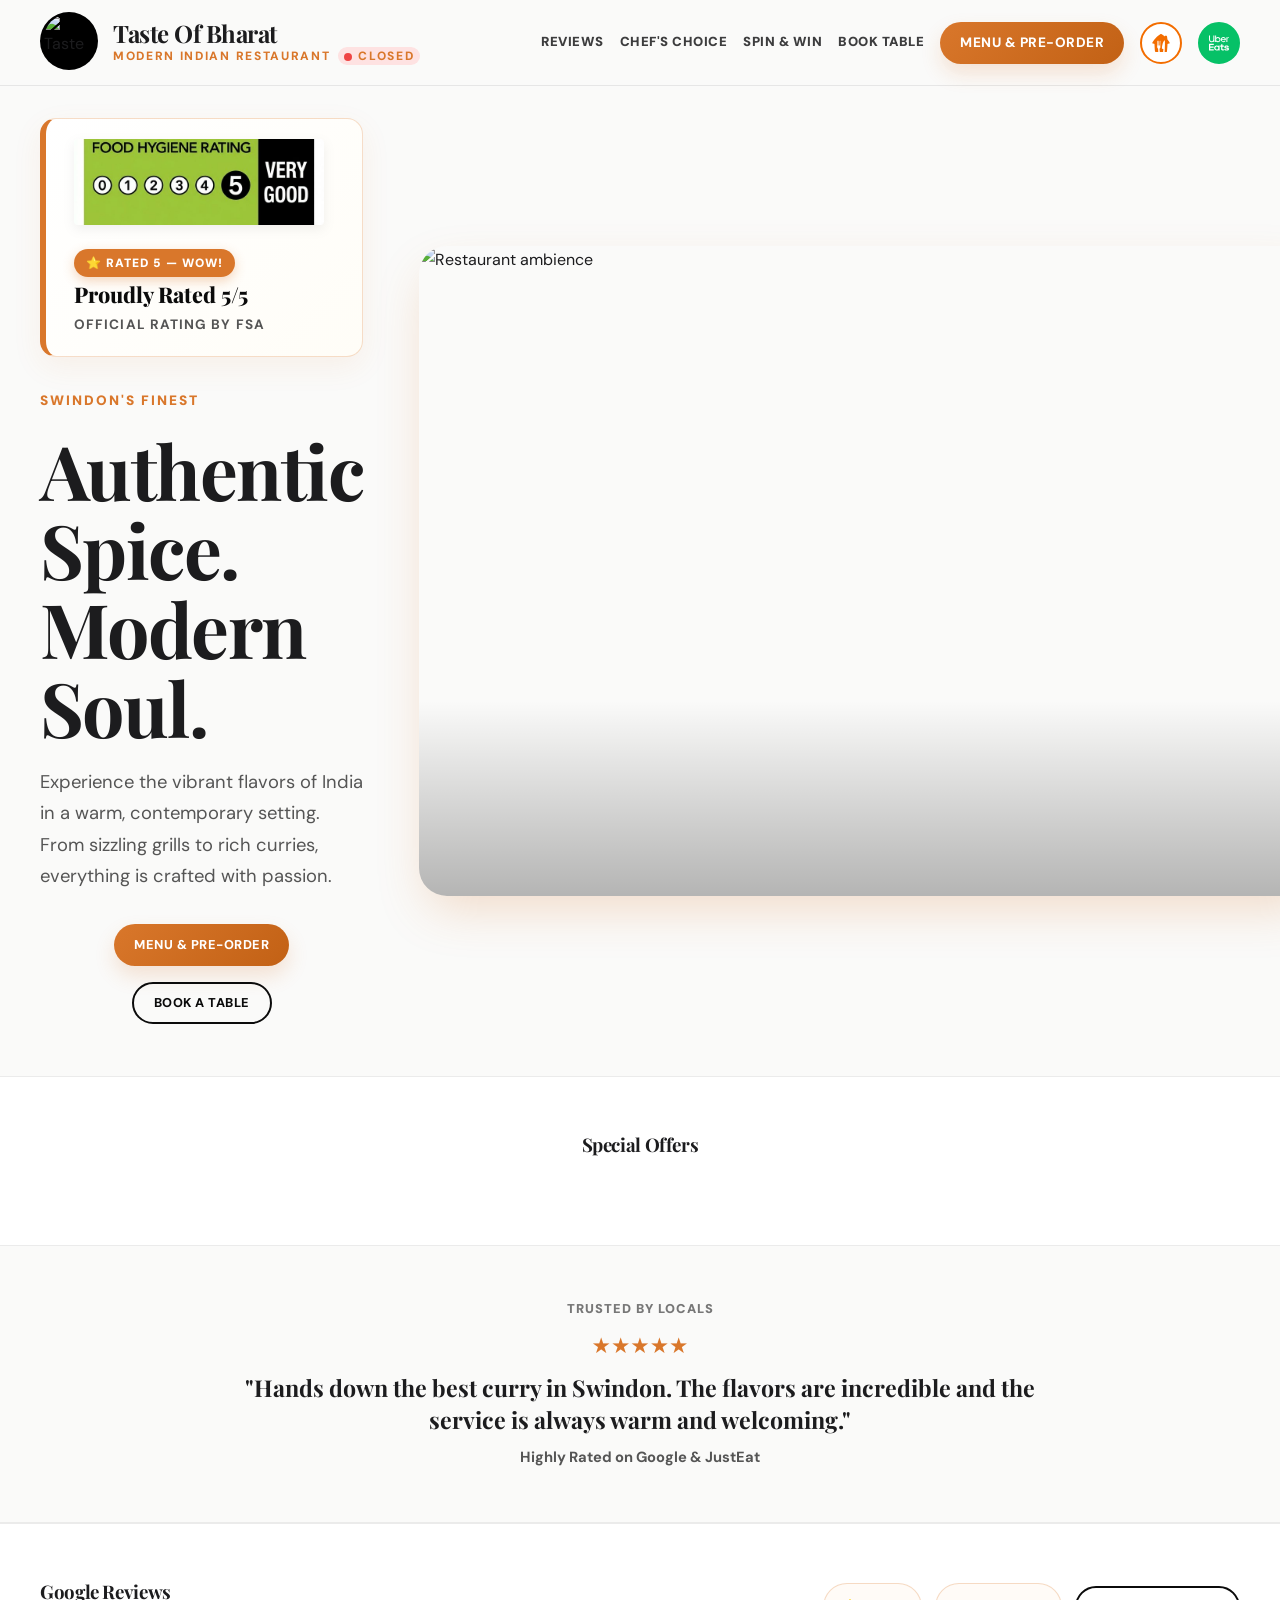
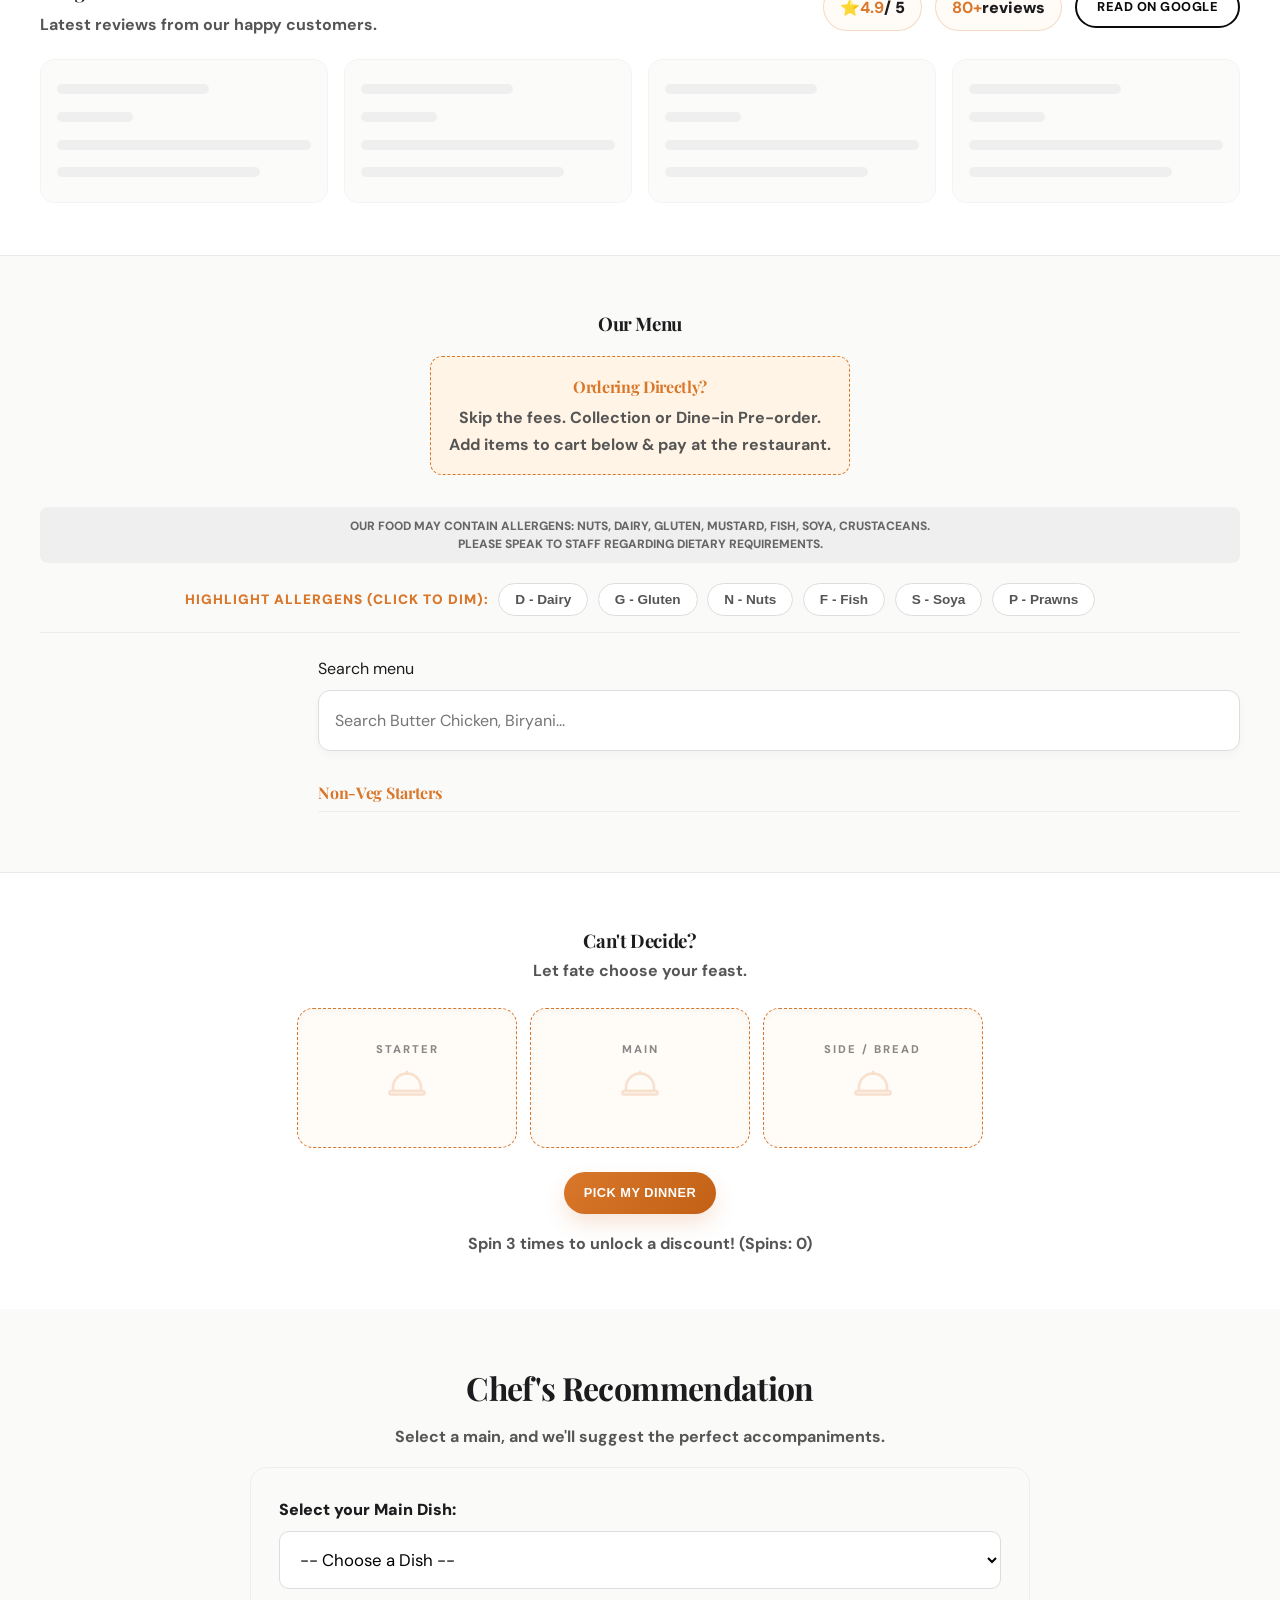
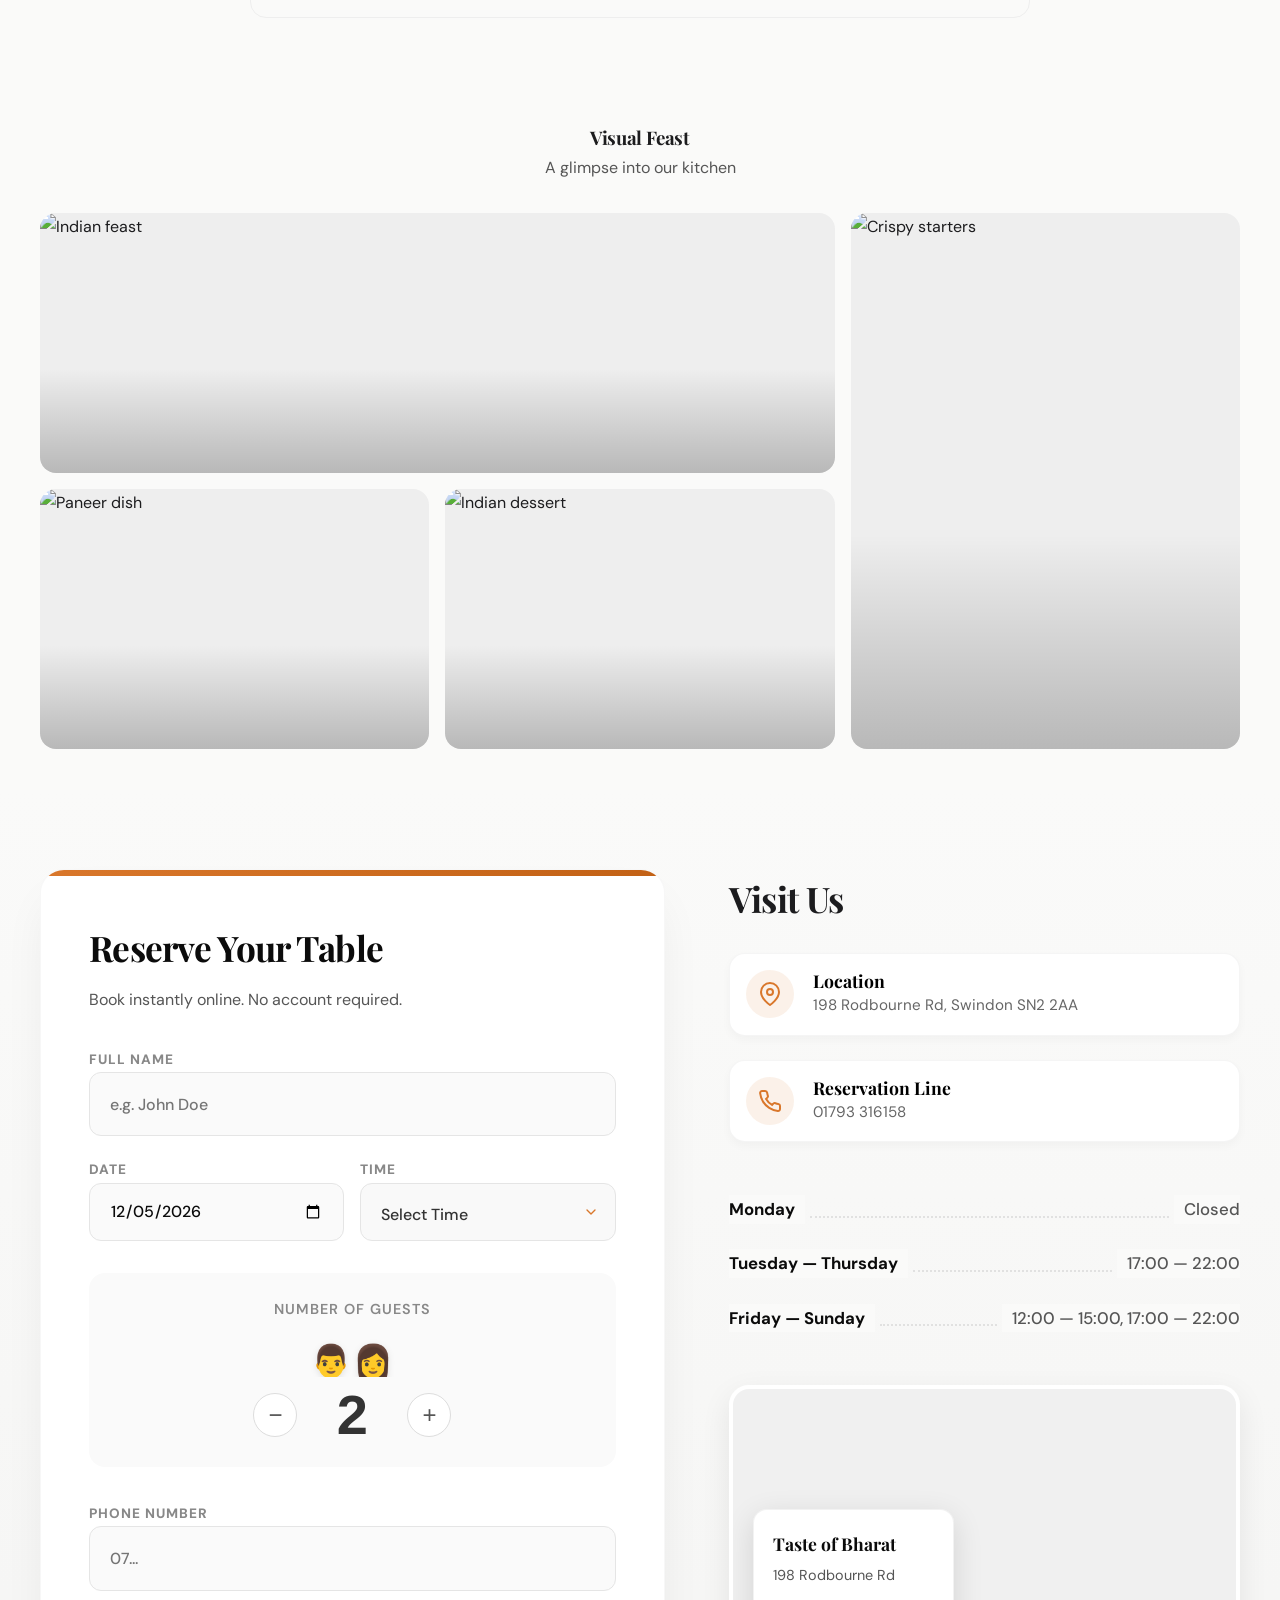
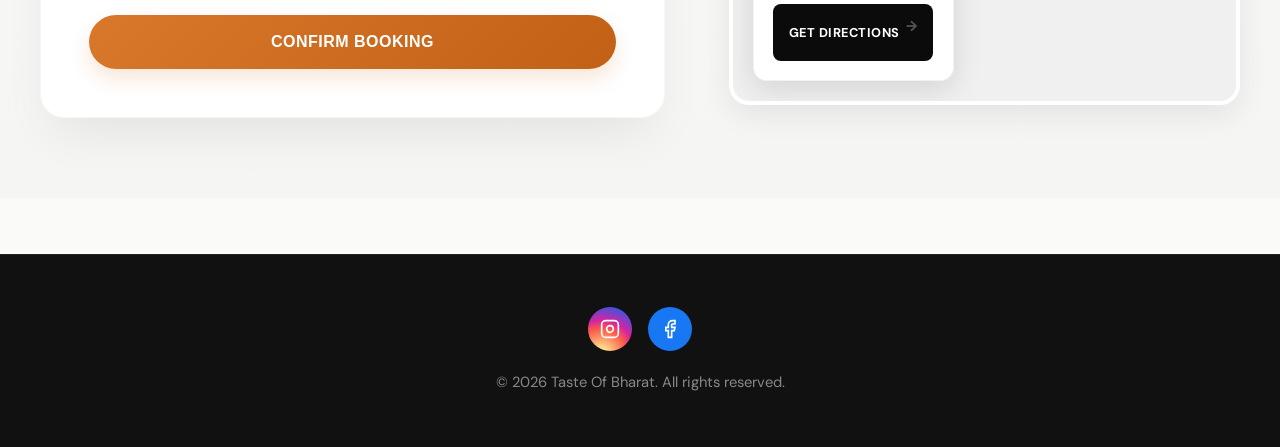
==== commit c4c7ea8f: "feat: Add prominent Food Hygiene Rating 5 badge" ====
--- a/index.html
+++ b/index.html
@@ -81,6 +81,7 @@
     <span>Item added to order</span>
   </div>
 
+
   <header>
     <div class="nav">
       <div class="brand">
@@ -149,6 +150,16 @@
     <section class="hero">
       <div class="container hero-grid">
         <div>
+          <a href="https://ratings.food.gov.uk/business/1885271/taste-of-bharat" target="_blank"
+            rel="noopener noreferrer" class="fhr-badge-wrap"
+            aria-label="Food Hygiene Rating 5 – Very Good. View our rating on the Food Standards Agency website.">
+            <img src="images/fhr5_badge_cropped.png" alt="Food Hygiene Rating 5 – Very Good" class="fhr-badge" />
+            <div class="fhr-badge-text">
+              <div class="fhr-ribbon">⭐ Rated 5 — WOW!</div>
+              <strong>Proudly Rated 5/5</strong>
+              <span>Official Rating by FSA</span>
+            </div>
+          </a>
           <div class="kicker">Swindon's Finest</div>
           <h2>Authentic Spice.<br>Modern Soul.</h2>
           <p>Experience the vibrant flavors of India in a warm, contemporary setting. From sizzling grills to rich
--- a/style.css
+++ b/style.css
@@ -219,6 +219,109 @@
 
 /* --- END BUTTONS --- */
 
+/* --- Food Hygiene Rating Badge (Hero Section) --- */
+.fhr-badge-wrap {
+  display: inline-flex;
+  align-items: center;
+  gap: 1.5rem;
+  background: linear-gradient(135deg, #fff 0%, #FFFDF7 100%);
+  border: 1px solid rgba(217, 119, 43, 0.25);
+  border-left: 6px solid var(--color-accent);
+  border-radius: 16px;
+  padding: 1.25rem 1.75rem;
+  margin-bottom: 2rem;
+  box-shadow: 0 10px 30px rgba(217, 119, 43, 0.08);
+  transition: transform .3s ease, box-shadow .3s ease, border-color .3s ease;
+  text-decoration: none;
+  max-width: 100%;
+  flex-wrap: wrap; /* Gracefully wrap when space is tight */
+}
+
+.fhr-badge-wrap:hover {
+  transform: translateY(-4px);
+  box-shadow: 0 15px 40px rgba(217, 119, 43, 0.2);
+  border-color: rgba(217, 119, 43, 0.5);
+}
+
+.fhr-badge {
+  flex: 1 1 200px; /* Allow growing/shrinking but aim for 200px baseline */
+  max-width: 250px; /* Cap at large but safe size */
+  min-width: 160px; /* Make sure it doesn't get crushed to zero */
+  height: auto;
+  object-fit: contain;
+  display: block;
+  border-radius: 4px;
+/* Optional subtle shadow on the image itself */
+  filter: drop-shadow(0 4px 6px rgba(0,0,0,0.06));
+}
+
+.fhr-badge-text {
+  display: flex;
+  flex-direction: column;
+  gap: .3rem;
+  flex: 1 1 180px; /* Take up remaining space, but wrap if under 180px available */
+  min-width: 150px;
+}
+
+.fhr-ribbon {
+  display: inline-block;
+  background: var(--color-accent);
+  color: #fff;
+  font-size: 0.75rem;
+  font-weight: 900;
+  text-transform: uppercase;
+  letter-spacing: 1px;
+  padding: 4px 12px;
+  border-radius: 999px;
+  align-self: flex-start;
+  box-shadow: 0 4px 12px rgba(217, 119, 43, 0.3);
+  animation: wowBounce 2.5s infinite ease-in-out;
+}
+
+@keyframes wowBounce {
+  0%, 100% { transform: translateY(0); }
+  50% { transform: translateY(-4px); }
+}
+
+.fhr-badge-text strong {
+  font-family: "Playfair Display", serif;
+  font-size: 1.35rem;
+  color: var(--color-primary);
+  font-weight: 800;
+  line-height: 1.2;
+}
+
+.fhr-badge-text span {
+  font-size: .85rem;
+  color: var(--text-muted);
+  font-weight: 700;
+  text-transform: uppercase;
+  letter-spacing: .08em;
+}
+
+@media (max-width: 900px) {
+  .fhr-badge-wrap {
+    flex-direction: column;
+    justify-content: center;
+    text-align: center;
+    padding: 1.75rem 1.25rem;
+    gap: 1.25rem;
+    margin-left: auto;
+    margin-right: auto;
+    display: flex;
+  }
+  .fhr-badge { 
+    flex: 0 0 auto;
+    width: 280px; /* Massive on mobile */
+  }
+  .fhr-badge-text { 
+    flex: 0 0 auto; /* Force height to fit naturally, ignoring desktop flex-basis */
+    align-items: center; 
+  }
+  .fhr-ribbon { align-self: center; margin-bottom: 5px; }
+}
+/* --- End Food Hygiene Rating Badge --- */
+
 /* Header */
 header {
   position: fixed;
@@ -396,7 +499,7 @@
 
 /* Hero */
 .hero {
-  padding-top: calc(var(--header) + 3.25rem);
+  padding-top: calc(var(--header) + 2rem);
   padding-bottom: 3.25rem
 }
 
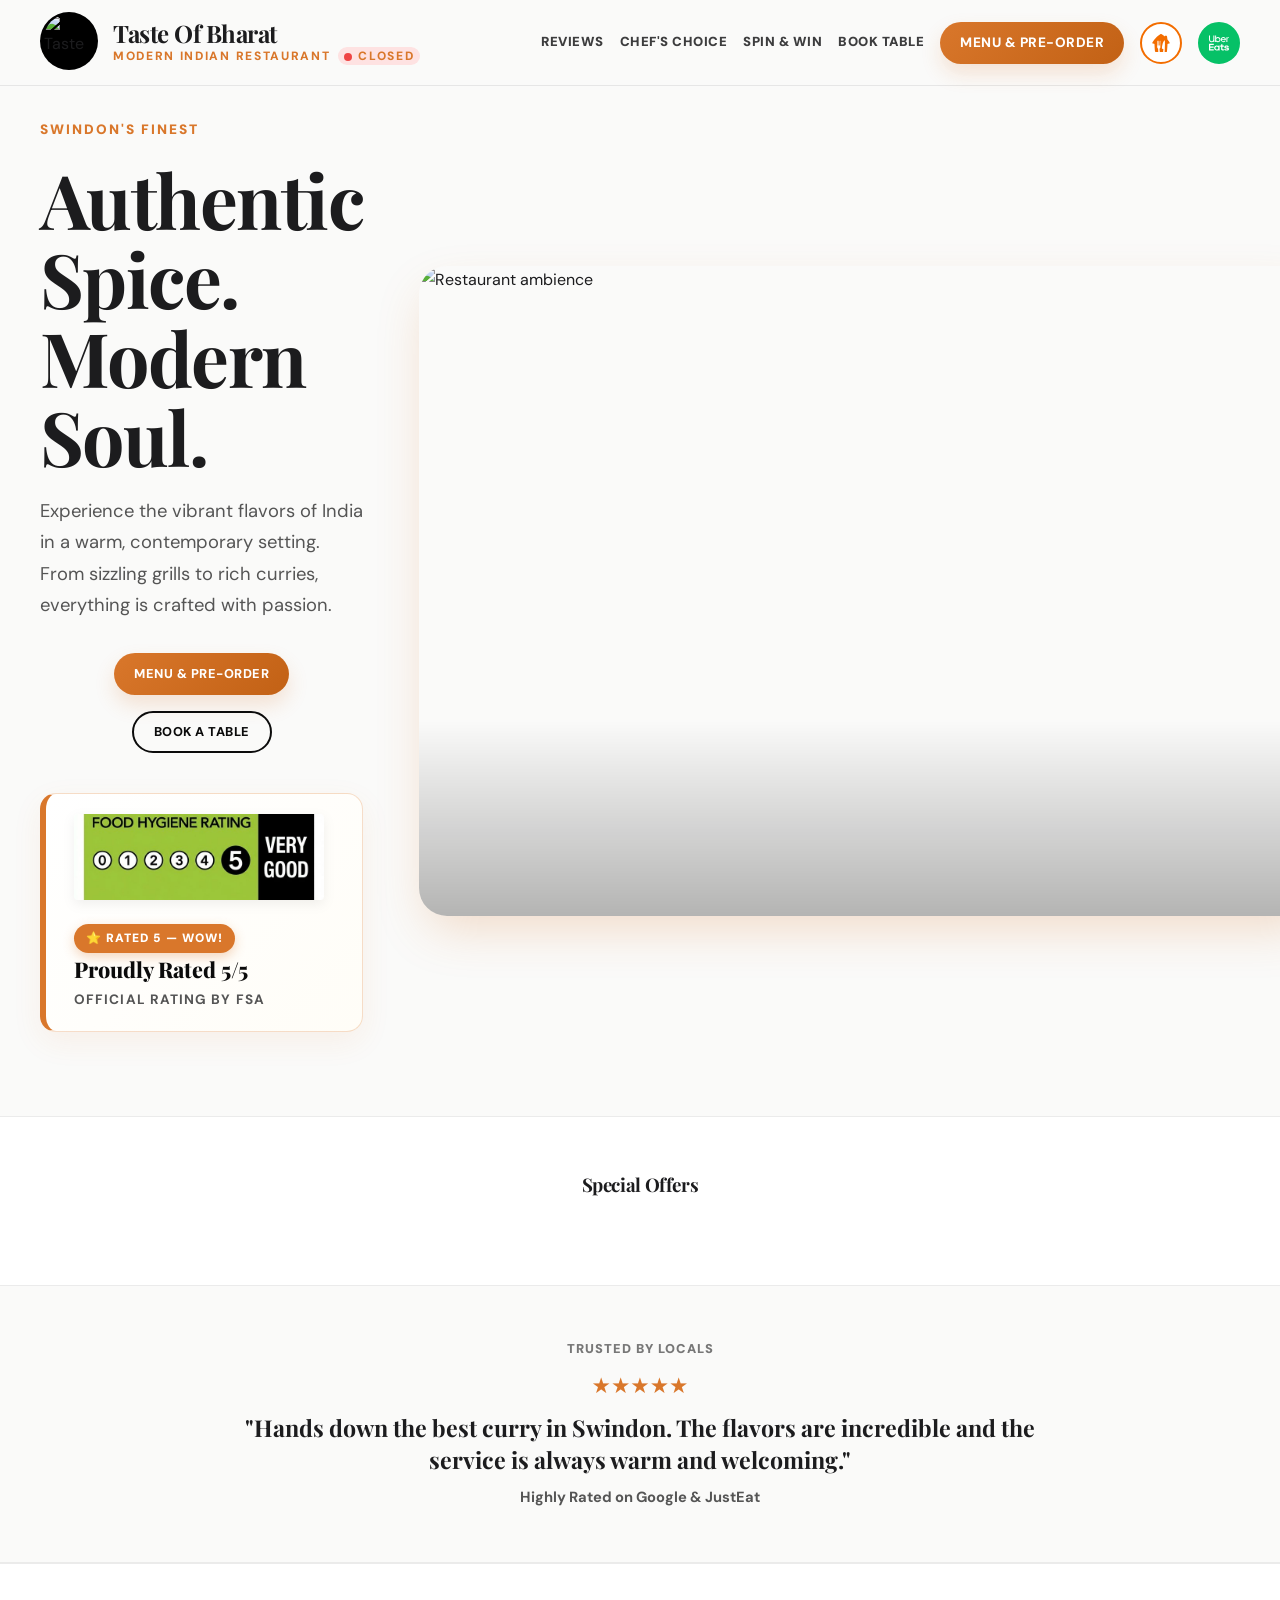
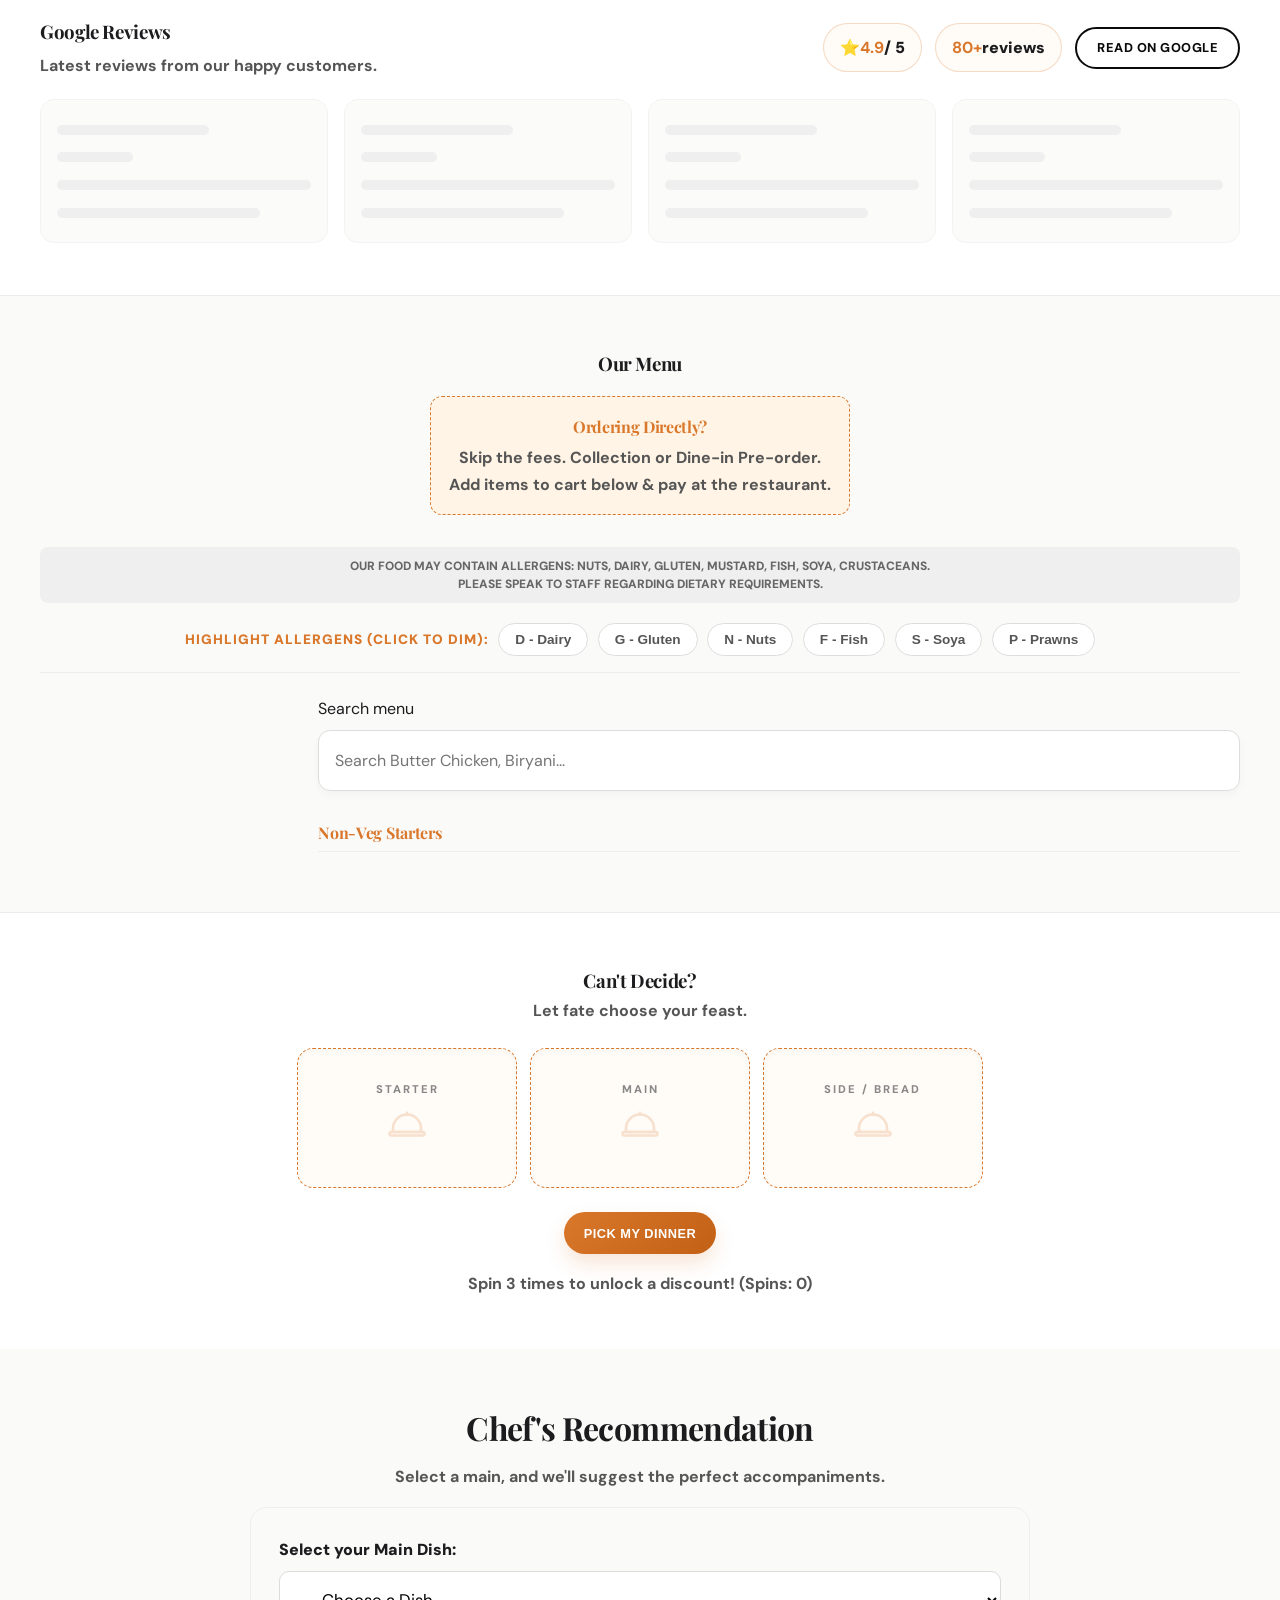
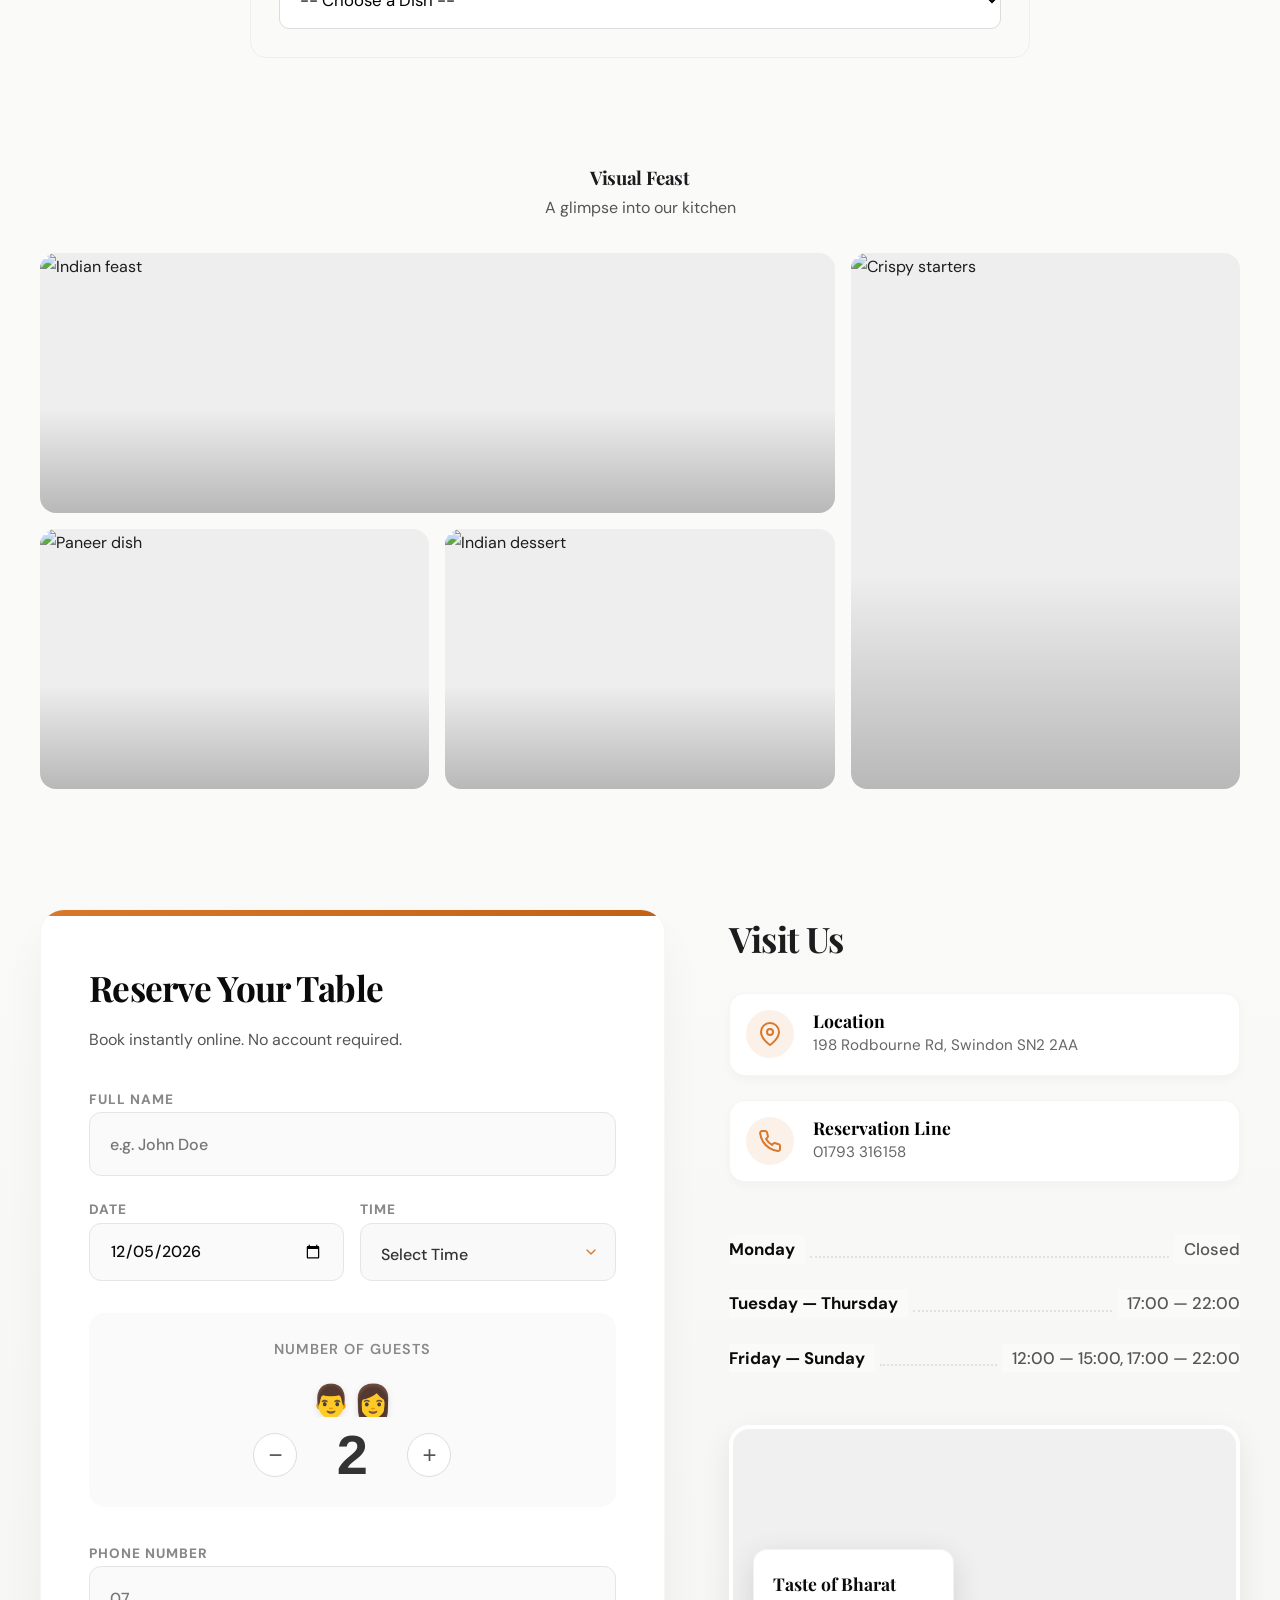
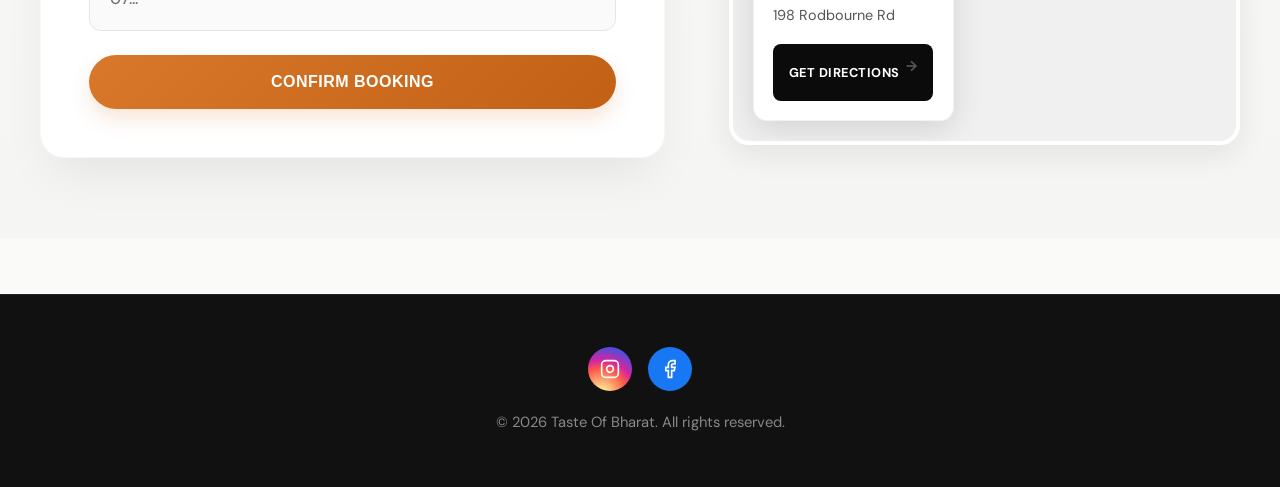
==== commit c9c71595: "feat: UX/UI overhaul (scroll animations, sticky CTA, new menu visuals)" ====
--- a/index.html
+++ b/index.html
@@ -149,7 +149,15 @@
   <main id="main">
     <section class="hero">
       <div class="container hero-grid">
-        <div>
+        <div class="reveal">
+          <div class="kicker">Swindon's Finest</div>
+          <h2>Authentic Spice.<br>Modern Soul.</h2>
+          <p>Experience the vibrant flavors of India in a warm, contemporary setting. From sizzling grills to rich
+            curries, everything is crafted with passion.</p>
+          <div style="display:flex;gap:1rem;flex-wrap:wrap;justify-content:center;margin-bottom:2.5rem;">
+            <a href="#menu" class="btn btn-primary">Menu & Pre-Order</a>
+            <a href="#contact" class="btn btn-outline">Book a Table</a>
+          </div>
           <a href="https://ratings.food.gov.uk/business/1885271/taste-of-bharat" target="_blank"
             rel="noopener noreferrer" class="fhr-badge-wrap"
             aria-label="Food Hygiene Rating 5 – Very Good. View our rating on the Food Standards Agency website.">
@@ -160,14 +168,6 @@
               <span>Official Rating by FSA</span>
             </div>
           </a>
-          <div class="kicker">Swindon's Finest</div>
-          <h2>Authentic Spice.<br>Modern Soul.</h2>
-          <p>Experience the vibrant flavors of India in a warm, contemporary setting. From sizzling grills to rich
-            curries, everything is crafted with passion.</p>
-          <div style="display:flex;gap:1rem;flex-wrap:wrap;justify-content:center">
-            <a href="#menu" class="btn btn-primary">Menu & Pre-Order</a>
-            <a href="#contact" class="btn btn-outline">Book a Table</a>
-          </div>
         </div>
 
         <div class="hero-media">
@@ -178,7 +178,8 @@
       </div>
     </section>
 
-    <section class="section offers">
+
+    <section class="section offers reveal">
       <div class="container">
         <div class="section-title">
           <h3>Special Offers</h3>
@@ -187,7 +188,7 @@
       </div>
     </section>
 
-    <section class="section social-proof">
+    <section class="section social-proof reveal">
       <div class="container">
         <div
           style="color:var(--text-light);text-transform:uppercase;letter-spacing:1px;font-size:.8rem;font-weight:900">
@@ -200,7 +201,7 @@
       </div>
     </section>
 
-    <section id="reviews" class="section reviews">
+    <section id="reviews" class="section reviews reveal">
       <div class="container">
         <div class="reviews-top">
           <div>
@@ -245,7 +246,7 @@
       </div>
     </section>
 
-    <section id="menu" class="section">
+    <section id="menu" class="section reveal">
       <div class="container">
         <div class="section-title">
           <h3>Our Menu</h3>
@@ -279,7 +280,7 @@
       </div>
     </section>
 
-    <section id="spin" class="section white">
+    <section id="spin" class="section white reveal">
       <div class="container" style="text-align:center">
         <h3>Can't Decide?</h3>
         <p style="color:var(--text-muted);font-weight:700">Let fate choose your feast.</p>
@@ -317,7 +318,7 @@
       </div>
     </section>
 
-    <section id="chef" class="section">
+    <section id="chef" class="section reveal">
       <div class="container pairbox">
         <h3 style="font-size:2rem;margin-bottom:.5rem">Chef's Recommendation</h3>
         <p style="color:var(--text-muted);font-weight:700">Select a main, and we'll suggest the perfect accompaniments.
@@ -355,7 +356,7 @@
       </div>
     </section>
 
-    <section id="gallery" class="section gallery">
+    <section id="gallery" class="section gallery reveal">
       <div class="container">
         <div class="section-title">
           <h3>Visual Feast</h3>
@@ -592,6 +593,10 @@
     </div>
   </div>
 
+  <div class="mobile-sticky-cta">
+    <a href="#menu" class="btn btn-primary" style="display:flex; align-items:center; gap:8px; justify-content:center;">Menu & Order Live</a>
+  </div>
+
   <script src="data.js"></script>
   <script src="app.js"></script>
 </body>
--- a/style.css
+++ b/style.css
@@ -2392,4 +2392,93 @@
 /* Ensure the placeholder/calendar icon behaves */
 input[type="date"]::-webkit-date-and-time-value {
   text-align: left;
-}+}
+
+/* =========================================
+   UX/UI OVERHAUL ENHANCEMENTS
+   ========================================= */
+
+/* 1. Scroll-Reveal Animations */
+.reveal {
+  opacity: 0;
+  transform: translateY(30px);
+  transition: opacity 0.8s ease-out, transform 0.8s ease-out;
+  will-change: opacity, transform;
+}
+.reveal.visible {
+  opacity: 1;
+  transform: translateY(0);
+}
+
+/* 2. Mobile Sticky CTA */
+.mobile-sticky-cta {
+  display: none;
+}
+@media (max-width: 900px) {
+  .mobile-sticky-cta {
+    display: flex;
+    position: fixed;
+    bottom: 0;
+    left: 0;
+    width: 100%;
+    padding: 1rem;
+    background: rgba(255, 255, 255, 0.85);
+    backdrop-filter: blur(12px);
+    -webkit-backdrop-filter: blur(12px);
+    border-top: 1px solid rgba(0,0,0,0.05);
+    box-shadow: 0 -4px 20px rgba(0,0,0,0.08);
+    z-index: 999;
+    justify-content: center;
+  }
+  .mobile-sticky-cta .btn {
+    width: 100%;
+    max-width: 400px;
+    height: 54px;
+    font-size: 1.1rem;
+    box-shadow: 0 8px 16px rgba(217, 119, 43, 0.3);
+  }
+}
+
+/* 3. Sticky Horizontal Categories (Mobile) */
+@media (max-width: 900px) {
+  #categoryList {
+    position: sticky;
+    top: calc(var(--header) - 1px); /* Stick just below header */
+    background: #fff;
+    z-index: 100;
+    margin: 0 -1.5rem; /* Break out of container to span full width */
+    padding: 0.5rem 1.5rem;
+    box-shadow: 0 4px 12px rgba(0,0,0,0.05);
+    border-bottom: 1px solid #eee;
+    white-space: nowrap;
+    overflow-x: auto;
+    -webkit-overflow-scrolling: touch;
+    flex-wrap: nowrap;
+    border-radius: 0;
+  }
+  #categoryList::-webkit-scrollbar {
+    display: none;
+  }
+}
+
+
+/* 5. Modern Allergen Badge */
+.allergen-icon {
+  display: inline-flex;
+  align-items: center;
+  justify-content: center;
+  width: 20px;
+  height: 20px;
+  border-radius: 50%;
+  font-size: 10px;
+  font-weight: 900;
+  color: #fff;
+  margin-right: 4px;
+  box-shadow: 0 2px 4px rgba(0,0,0,0.1);
+}
+.allergen-d { background: #4a90e2; } /* Dairy: Blue */
+.allergen-g { background: #f39c12; } /* Gluten: Orange/Wheat */
+.allergen-n { background: #8e44ad; } /* Nuts: Purple */
+.allergen-f { background: #3498db; } /* Fish: Light Blue */
+.allergen-s { background: #2ecc71; } /* Soya: Green */
+.allergen-p { background: #e74c3c; } /* Prawns: Red */
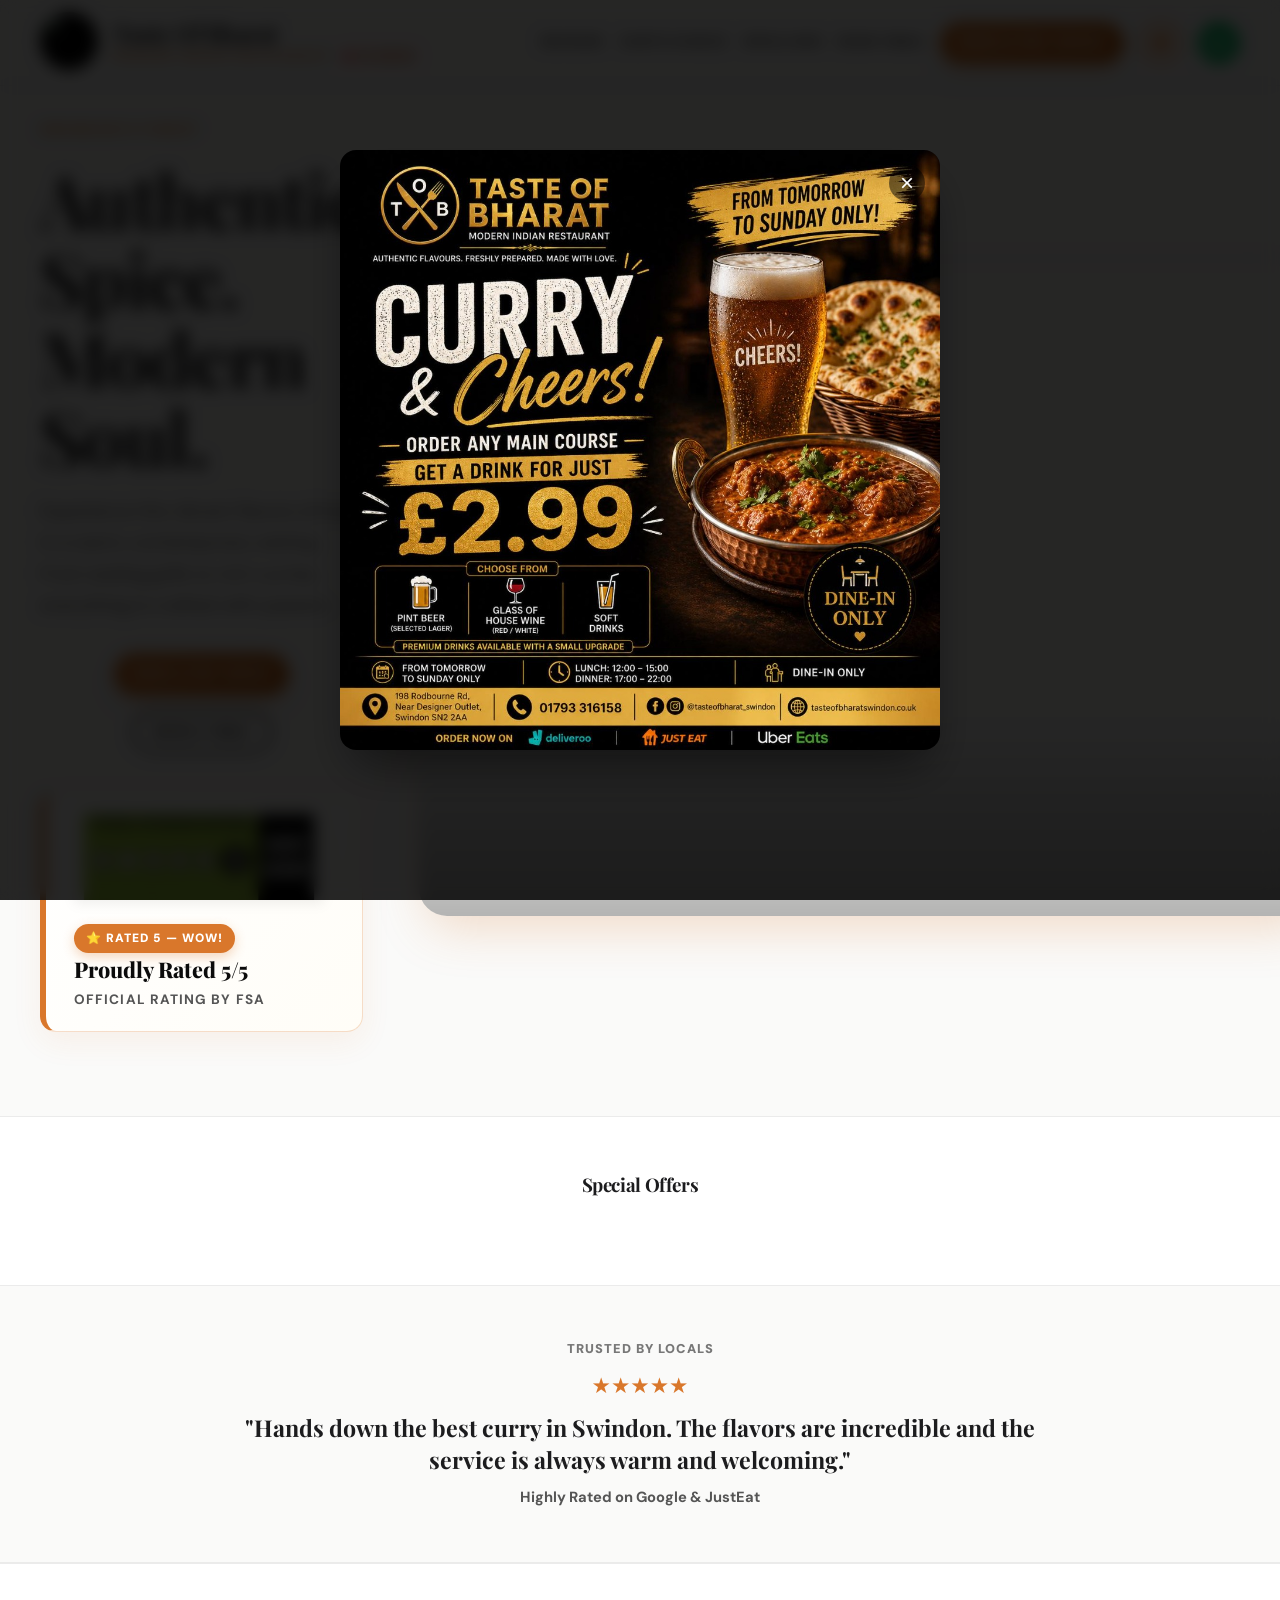
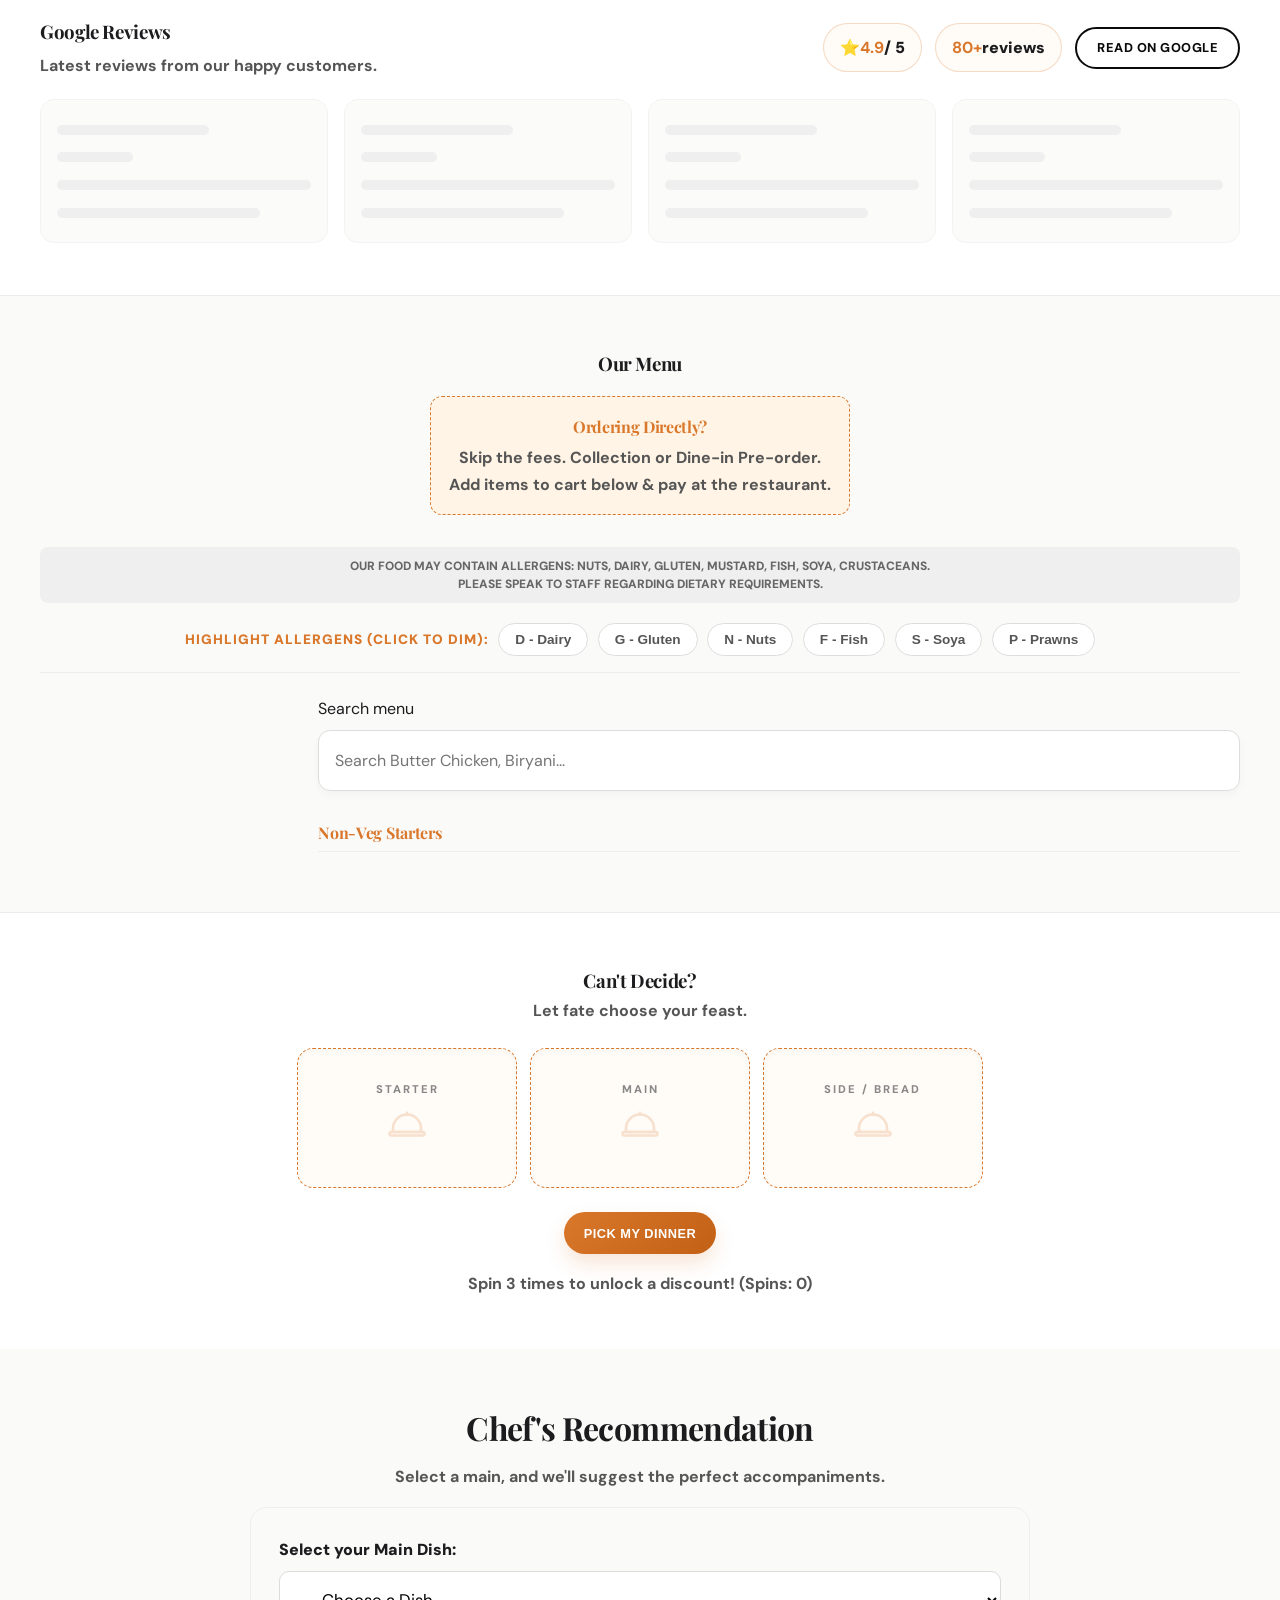
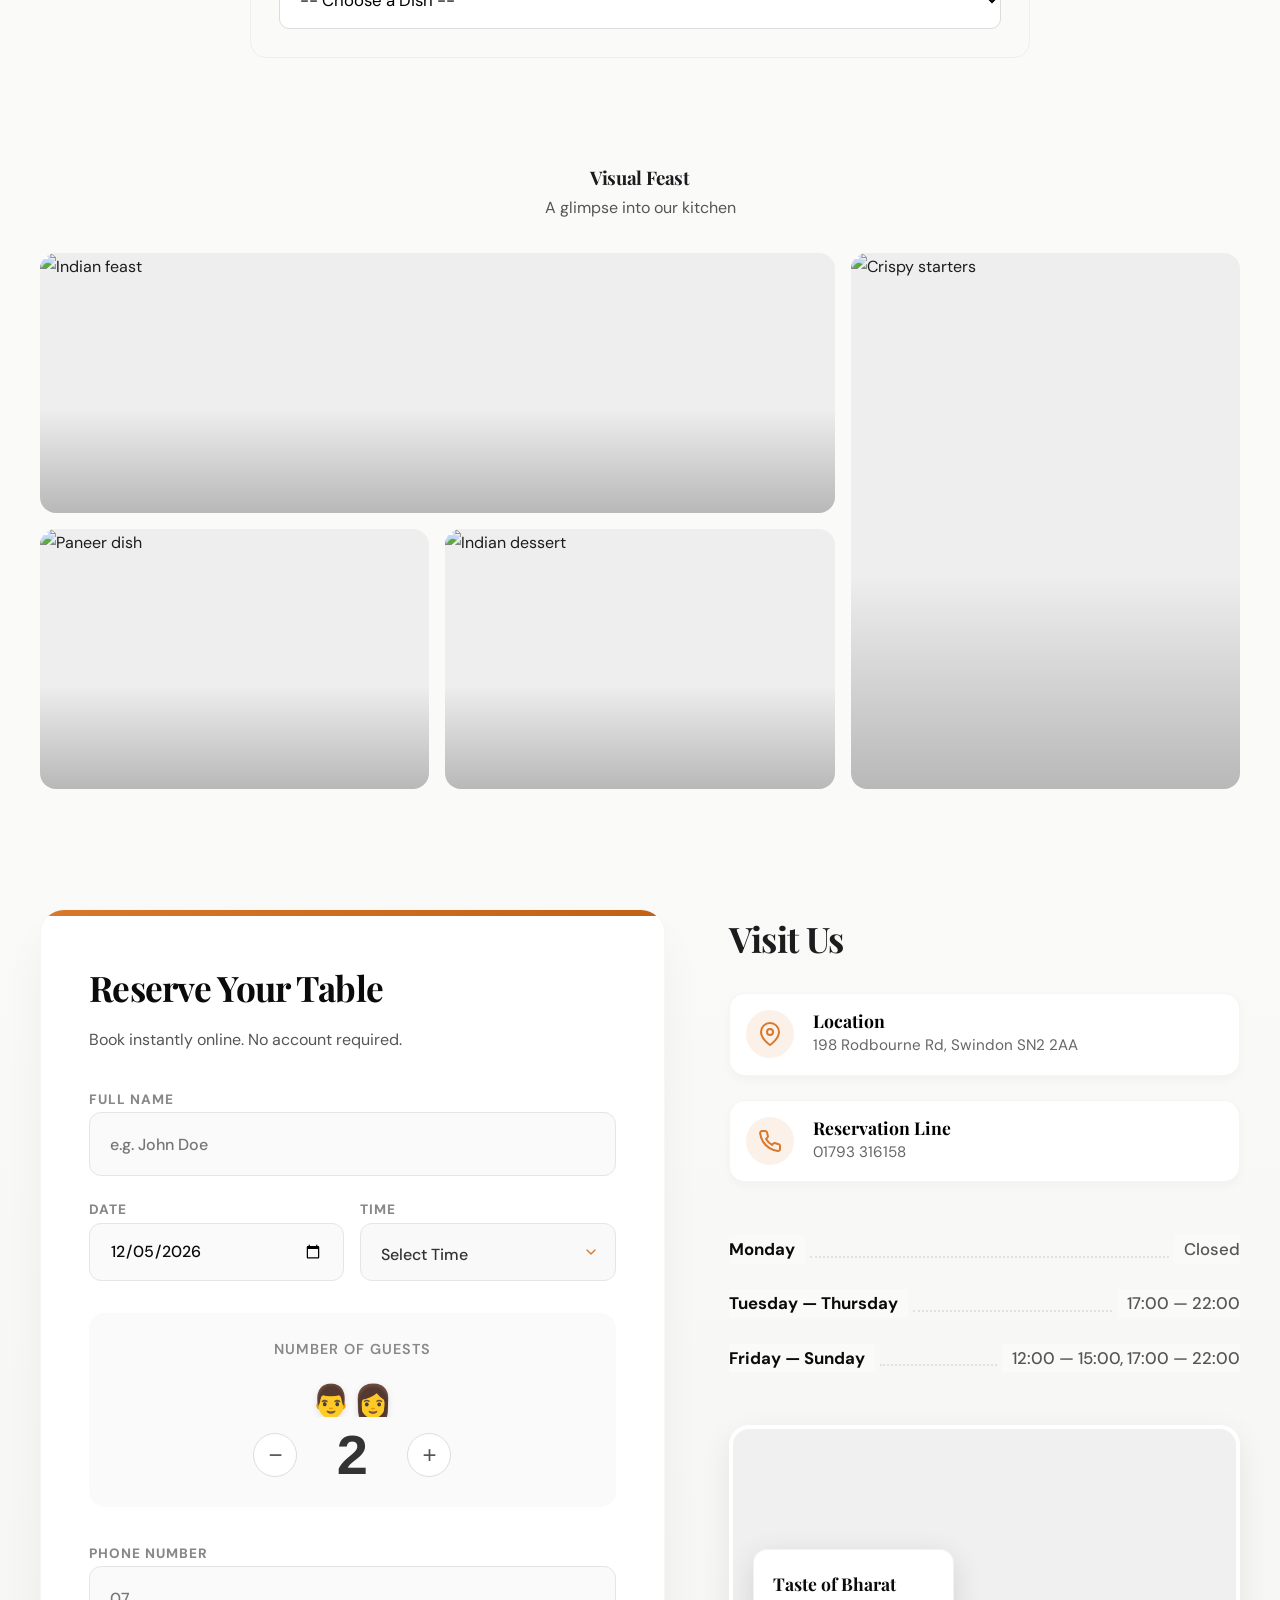
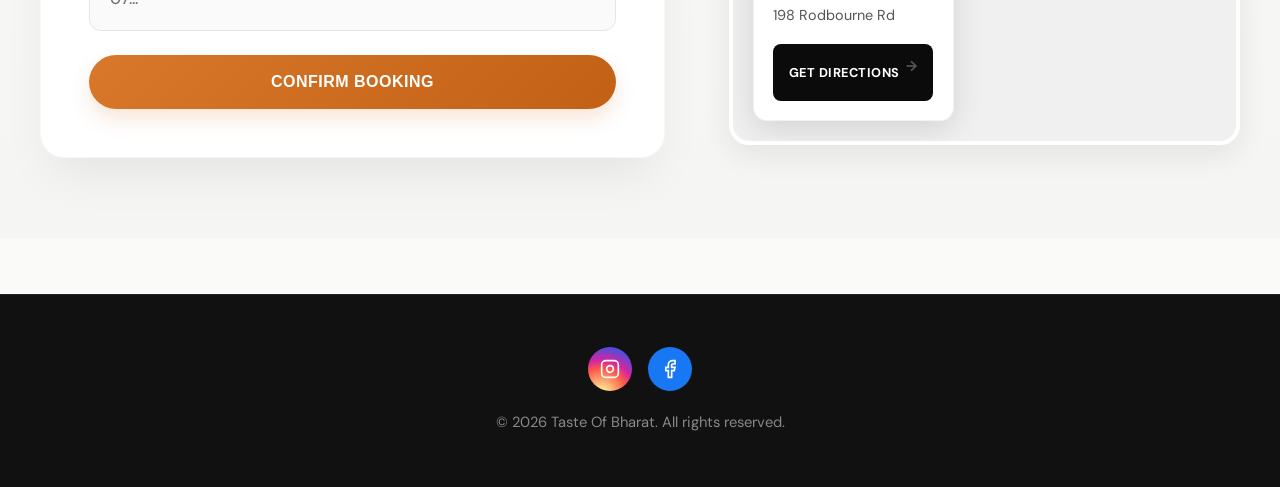
==== commit 826255dd: "Add promotional pop-up ad" ====
--- a/index.html
+++ b/index.html
@@ -593,6 +593,13 @@
     </div>
   </div>
 
+  <div id="promo-popup" class="promo-popup hidden">
+    <div class="promo-popup-content">
+      <button id="closePromo" class="close-promo" aria-label="Close promotion">&times;</button>
+      <img src="images/promo-popup.jpg" alt="Taste of Bharat Special Offer" class="promo-img">
+    </div>
+  </div>
+
   <div class="mobile-sticky-cta">
     <a href="#menu" class="btn btn-primary" style="display:flex; align-items:center; gap:8px; justify-content:center;">Menu & Order Live</a>
   </div>
--- a/style.css
+++ b/style.css
@@ -2481,4 +2481,72 @@
 .allergen-n { background: #8e44ad; } /* Nuts: Purple */
 .allergen-f { background: #3498db; } /* Fish: Light Blue */
 .allergen-s { background: #2ecc71; } /* Soya: Green */
-.allergen-p { background: #e74c3c; } /* Prawns: Red */+.allergen-p { background: #e74c3c; } /* Prawns: Red */
+
+/* Promo Popup */
+.promo-popup {
+  position: fixed;
+  inset: 0;
+  z-index: 9999;
+  background: rgba(0, 0, 0, 0.85);
+  display: flex;
+  align-items: center;
+  justify-content: center;
+  backdrop-filter: blur(8px);
+  padding: 1rem;
+  opacity: 1;
+  visibility: visible;
+  transition: opacity 0.4s ease, visibility 0.4s ease;
+}
+
+.promo-popup.hidden {
+  opacity: 0;
+  visibility: hidden;
+  pointer-events: none;
+}
+
+.promo-popup-content {
+  position: relative;
+  max-width: 600px;
+  width: 100%;
+  border-radius: 16px;
+  overflow: hidden;
+  box-shadow: 0 25px 50px -12px rgba(0, 0, 0, 0.5);
+  transform: scale(1);
+  transition: transform 0.4s cubic-bezier(0.175, 0.885, 0.32, 1.275);
+}
+
+.promo-popup.hidden .promo-popup-content {
+  transform: scale(0.9);
+}
+
+.promo-img {
+  width: 100%;
+  height: auto;
+  display: block;
+}
+
+.close-promo {
+  position: absolute;
+  top: 15px;
+  right: 15px;
+  background: rgba(0, 0, 0, 0.5);
+  color: white;
+  border: none;
+  width: 36px;
+  height: 36px;
+  border-radius: 50%;
+  font-size: 24px;
+  line-height: 1;
+  cursor: pointer;
+  display: flex;
+  align-items: center;
+  justify-content: center;
+  transition: background 0.3s ease, transform 0.3s ease;
+  z-index: 10;
+}
+
+.close-promo:hover {
+  background: rgba(0, 0, 0, 0.8);
+  transform: scale(1.1);
+}
